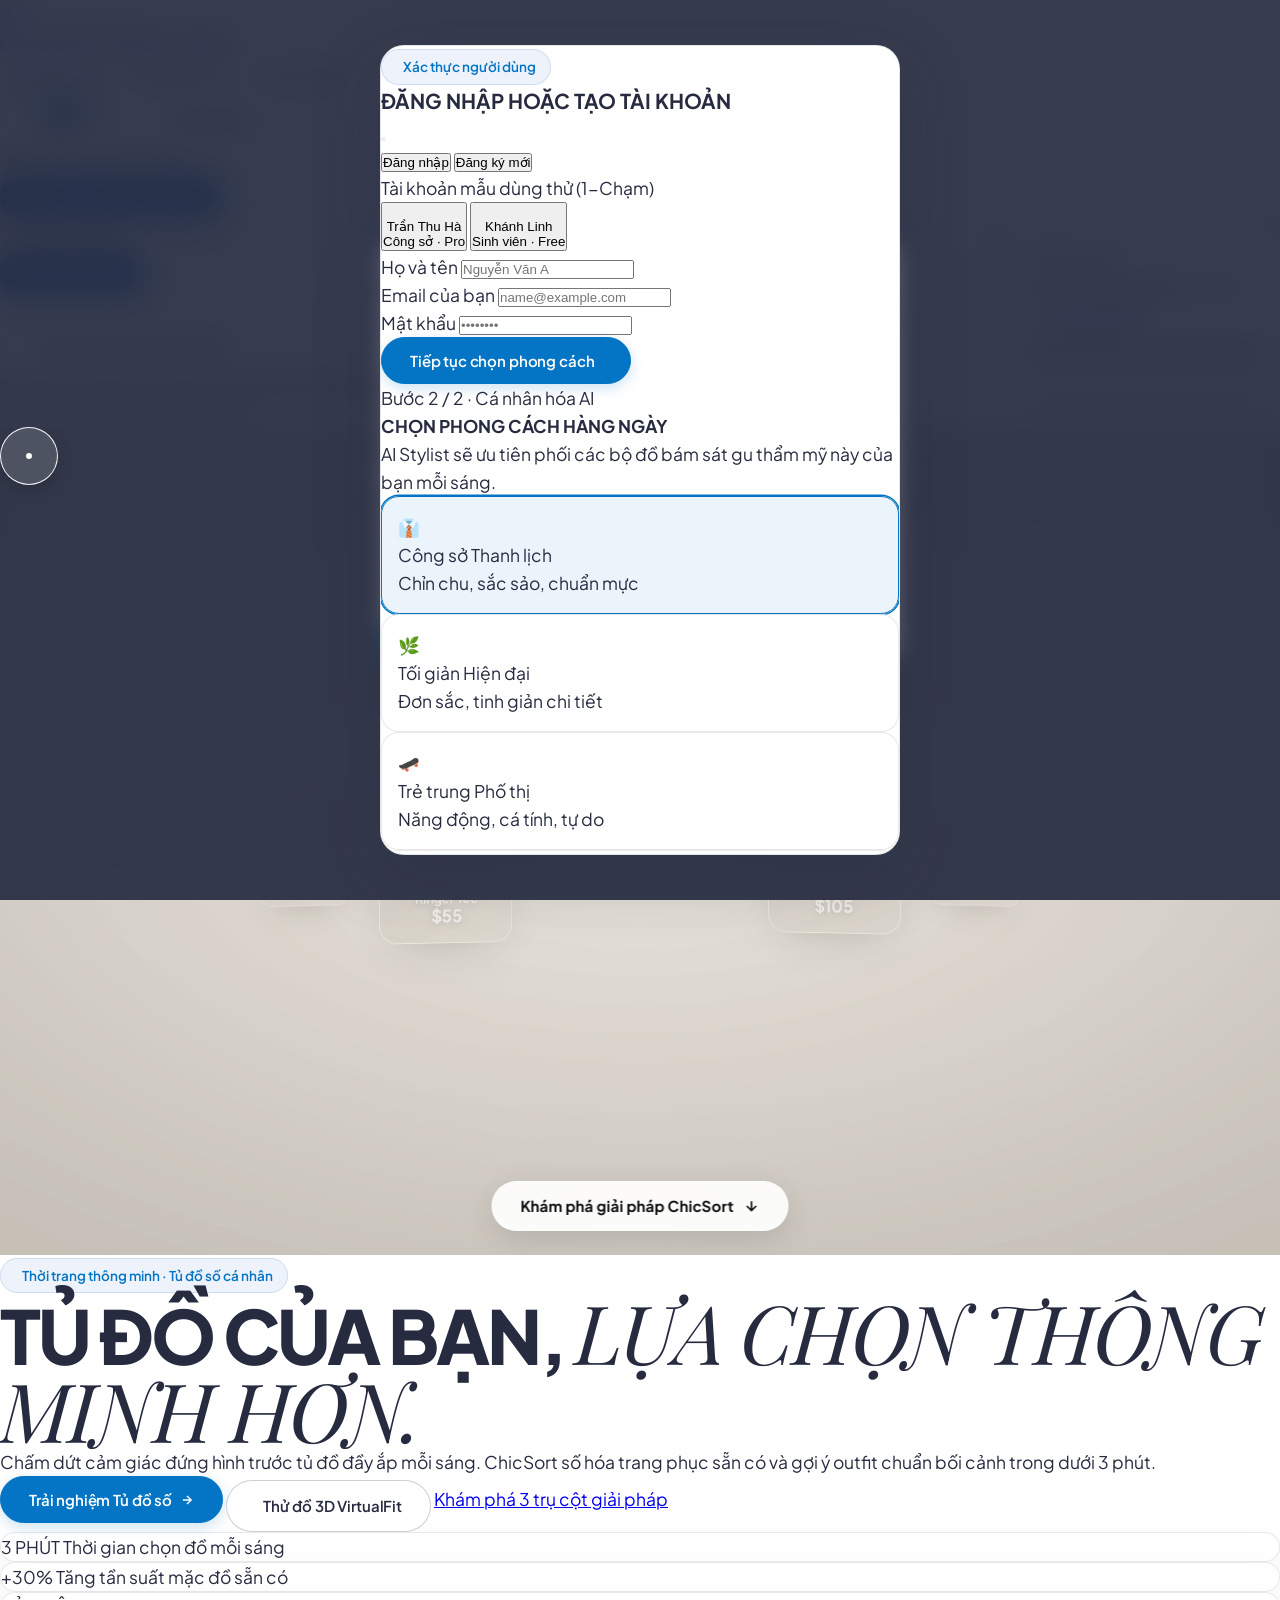
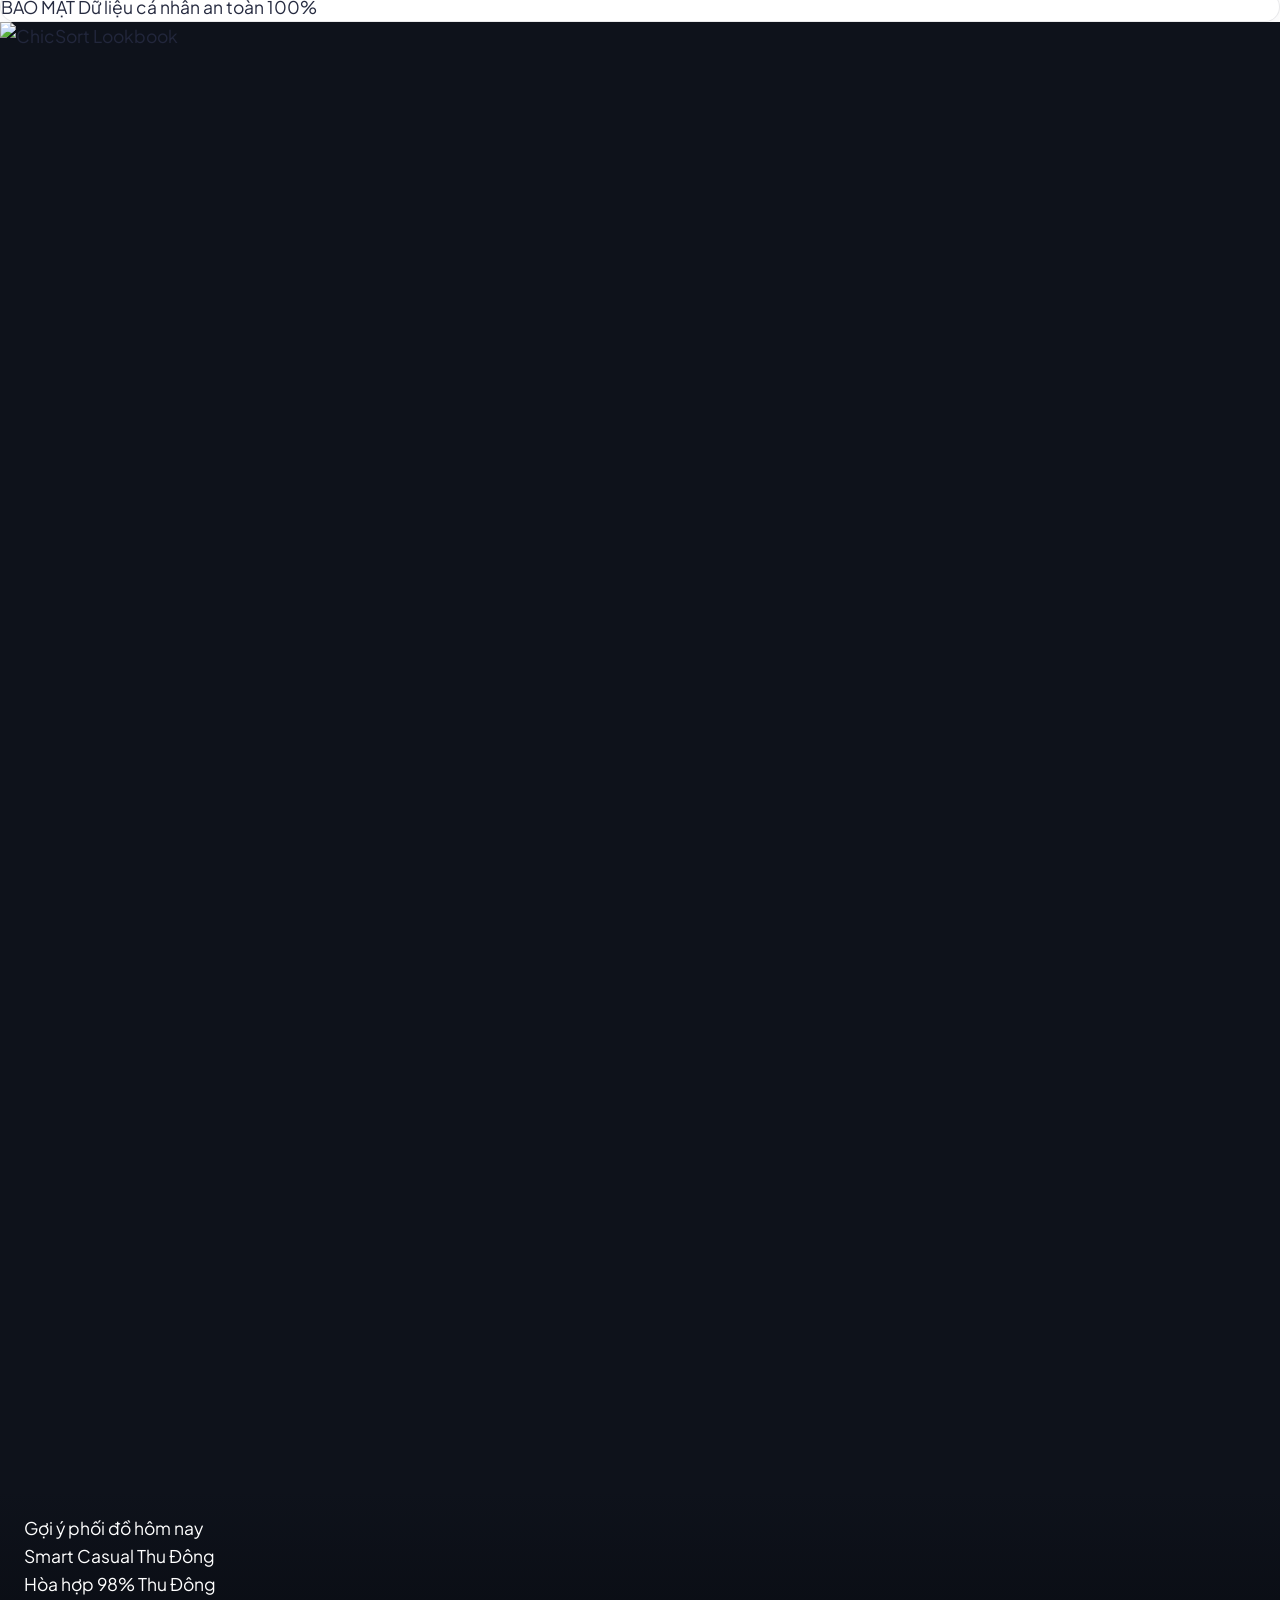
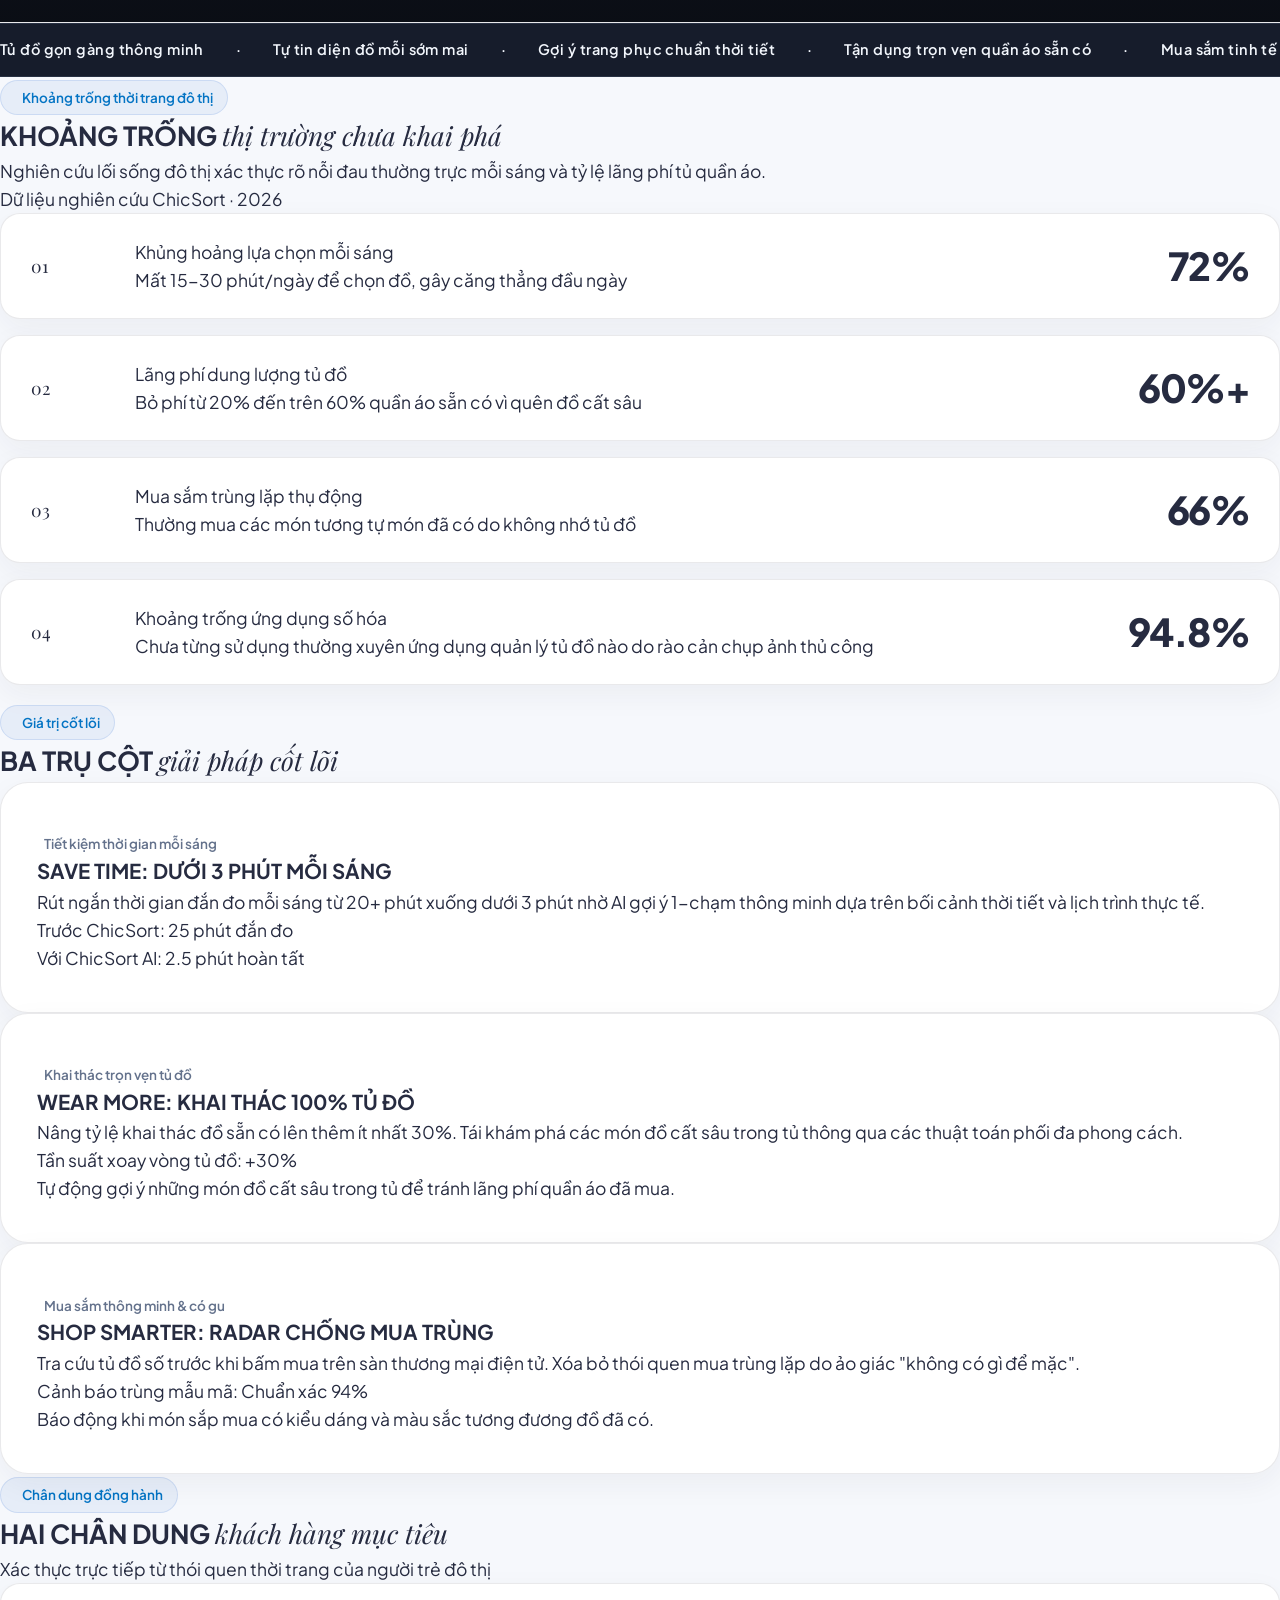
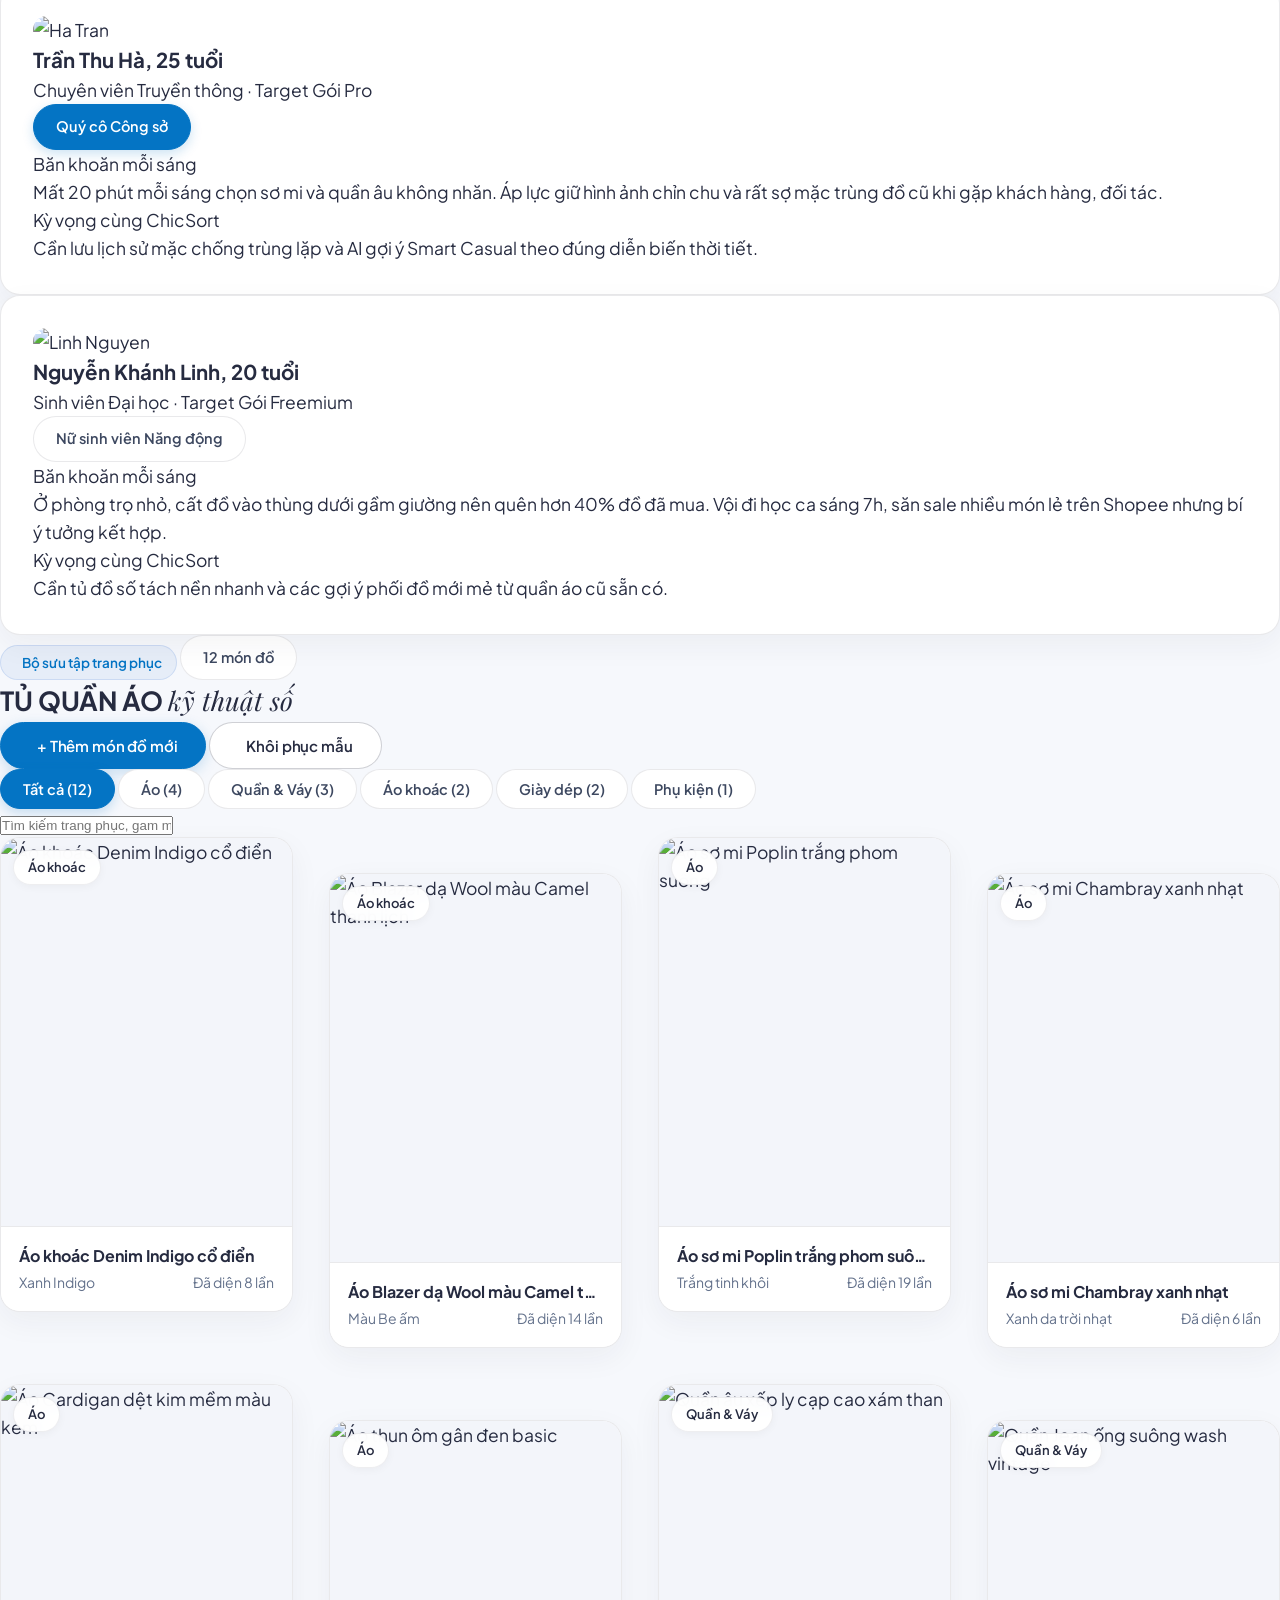
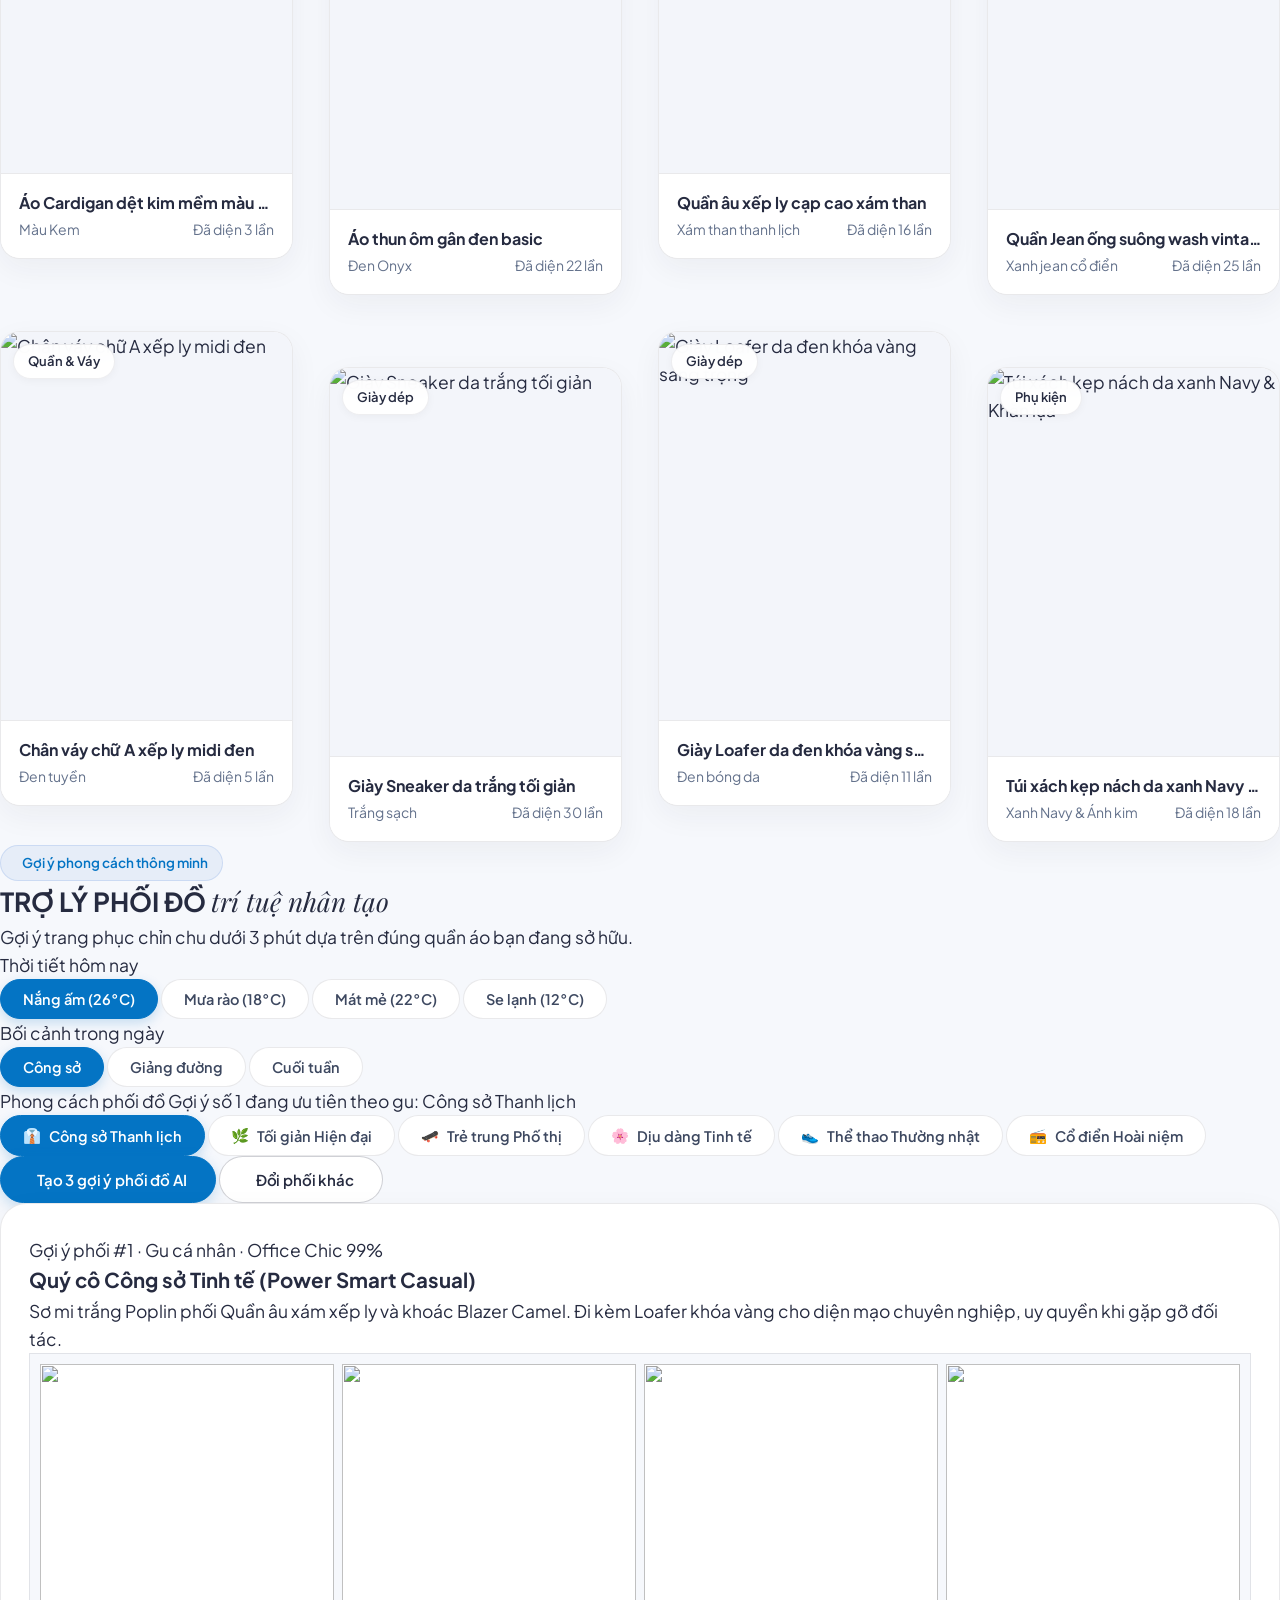
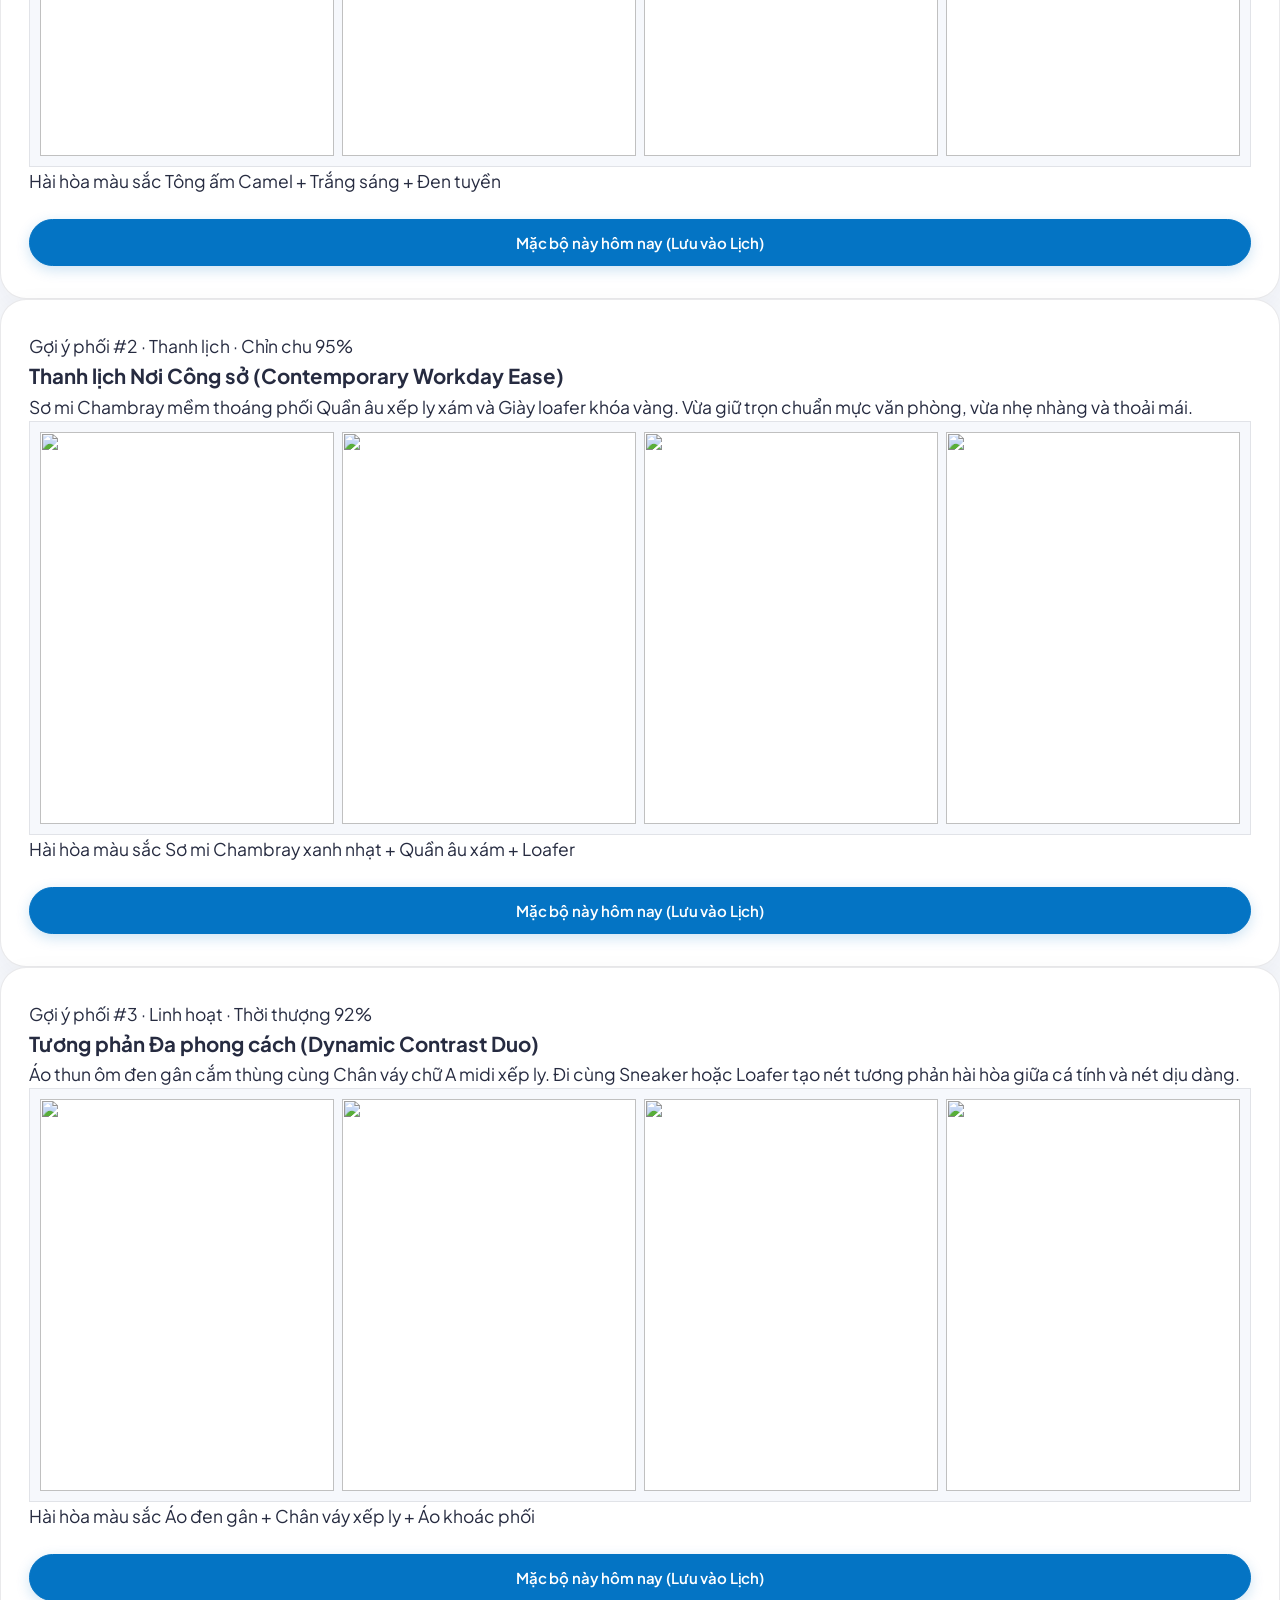
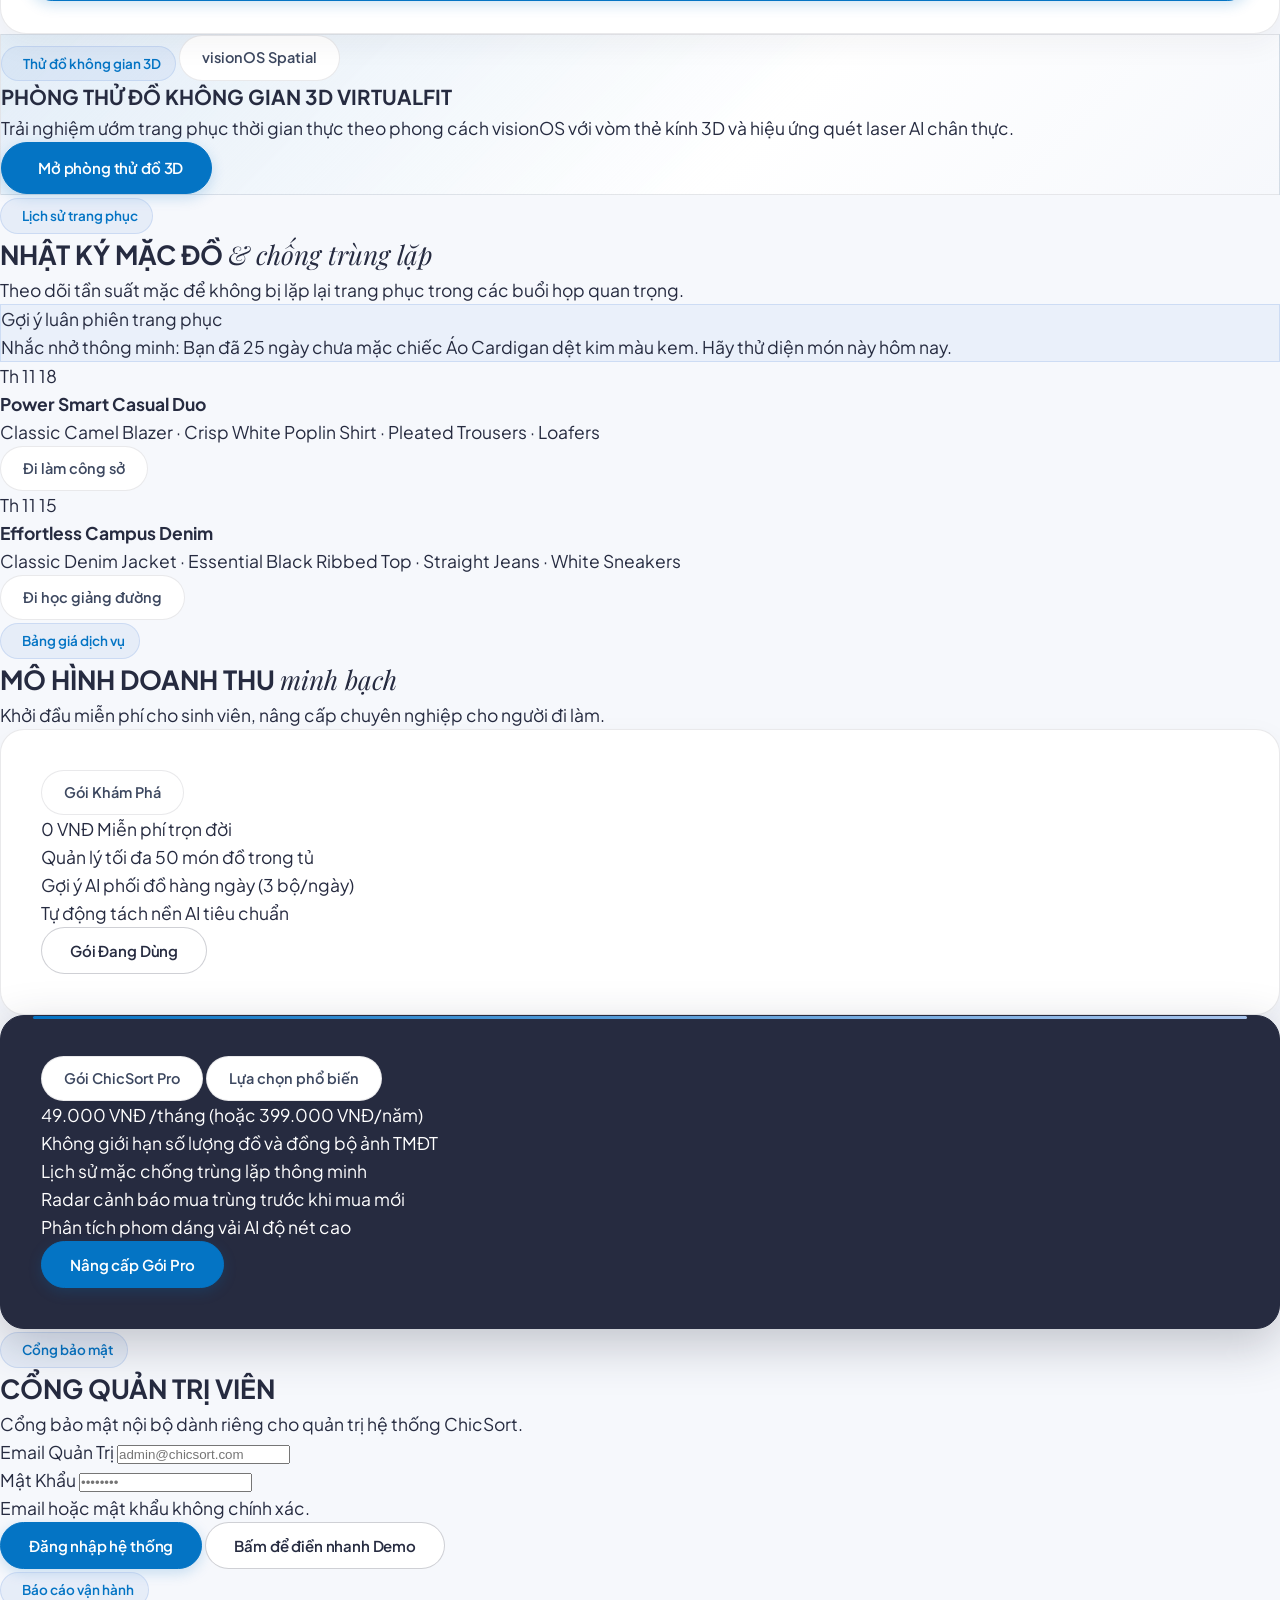
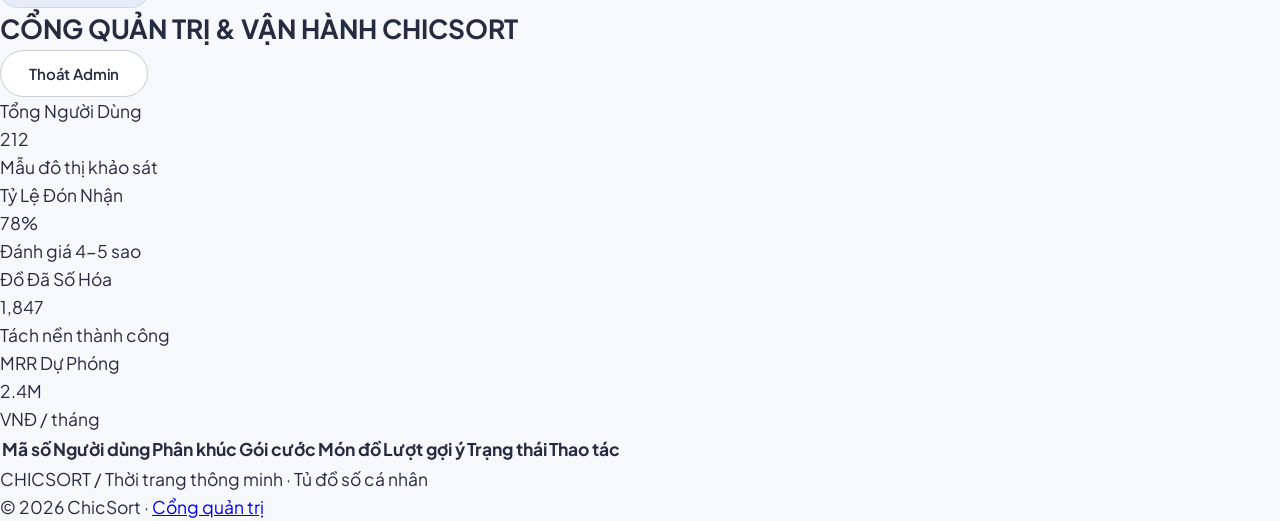
==== index.html @ 291a1fa1 "feat: complete user auth and daily style archetype onboarding" ====
<!DOCTYPE html>
<html lang="vi" class="scroll-smooth">
<head>
  <meta charset="UTF-8" />
  <meta name="viewport" content="width=device-width, initial-scale=1.0" />
  <title>ChicSort | Wardrobe-First Styling Intelligence</title>
  <meta name="description" content="AI-Powered Digital Wardrobe and Personal Styling Assistant for Urban Youth." />

  <!-- Google Fonts with 100% Native Vietnamese Support -->
  <link rel="preconnect" href="https://fonts.googleapis.com" />
  <link rel="preconnect" href="https://fonts.gstatic.com" crossorigin />
  <link href="https://fonts.googleapis.com/css2?family=Be+Vietnam+Pro:ital,wght@0,400;0,500;0,600;0,700;1,400;1,600&family=Playfair+Display:ital,wght@0,400;0,600;0,700;1,400;1,600;1,700&family=Plus+Jakarta+Sans:ital,wght@0,400;0,500;0,600;0,700;0,800;1,400&family=Space+Mono:ital,wght@0,400;0,700;1,400&display=swap" rel="stylesheet" />

  <!-- Tailwind CSS CDN -->
  <script src="https://cdn.tailwindcss.com"></script>
  <script>
    tailwind.config = {
      theme: {
        extend: {
          colors: {
            brand: {
              electric: '#0474C4',
              steel: '#5379AE',
              petrol: '#2C444C',
              ice: '#A8C4EC',
              navy: '#06457F',
              indigo: '#262B40'
            },
            cobalt: { 
              DEFAULT: '#0474C4', 
              dark: '#06457F', 
              steel: '#5379AE', 
              ice: '#A8C4EC',
              subtle: '#F0F5FC' 
            },
            petrol: '#2C444C',
            ink: '#262B40',
            paper: '#F6F8FC'
          },
          fontFamily: {
            display: ['"Plus Jakarta Sans"', '"Be Vietnam Pro"', 'sans-serif'],
            serif: ['"Playfair Display"', 'Georgia', 'serif'],
            mono: ['"Space Mono"', 'monospace']
          }
        }
      }
    }
  </script>

  <!-- Lucide Icons -->
  <script src="https://unpkg.com/lucide@latest/dist/umd/lucide.min.js"></script>

  <!-- Custom CSS -->
  <link rel="stylesheet" href="css/styles.css" />
</head>
<body class="selection:bg-blue-600 selection:text-white">

  <!-- =========================================
       EDITORIAL TOP BAR & NAVIGATION
       ========================================= -->
  <header class="editorial-nav" id="main-header">
    <div class="max-w-[1400px] mx-auto px-4 sm:px-6 lg:px-8">
      <div class="h-16 flex items-center justify-between gap-4">

        <!-- Wordmark with Architectural Monogram -->
        <a href="#pitch" data-nav-tab="pitch" class="flex items-center gap-3 group">
          <div class="w-10 h-10 rounded-xl bg-ink text-white flex items-center justify-center font-display text-sm font-bold tracking-tight group-hover:bg-cobalt transition-colors">
            CS
          </div>
          <div>
            <span class="font-display font-black text-base sm:text-lg tracking-tight text-ink uppercase block leading-none">
              CHIC<span class="text-cobalt">SORT</span>
            </span>
            <span class="font-display text-xs text-ink-muted block mt-1" data-i18n="brandWordmarkSub">
              Tủ đồ số cá nhân
            </span>
          </div>
        </a>

        <!-- Desktop Navigation Tabs: Soft & Elegant -->
        <nav class="hidden md:flex items-center gap-1" id="desktop-nav">
          <button data-nav-tab="pitch" class="nav-link tab-active">
            <span data-i18n="navPitch">Tổng quan</span>
          </button>
          <button data-nav-tab="wardrobe" class="nav-link">
            <span data-i18n="navWardrobe">Tủ đồ của tôi</span>
          </button>
          <button data-nav-tab="stylist" class="nav-link">
            <span data-i18n="navStylist">Trợ lý Phối đồ</span>
          </button>
          <button data-nav-tab="calendar" class="nav-link">
            <span data-i18n="navCalendar">Nhật ký mặc đồ</span>
          </button>
          <button data-nav-tab="pricing" class="nav-link">
            <span data-i18n="navPricing">Gói cước</span>
          </button>
        </nav>

        <!-- Right Controls: Theme Toggle & Language Switcher & User Auth & Quick Launch -->
        <div class="flex items-center gap-2 sm:gap-2.5">
          <!-- Theme Toggle (Light / Dark) -->
          <button id="btn-theme-toggle" class="theme-toggle-btn" aria-label="Toggle Theme" title="Toggle Light / Dark Mode">
            <i data-lucide="moon" id="theme-icon" class="w-4 h-4"></i>
          </button>

          <!-- Seamless Capsule Language Switcher (No Boxy Overflow) -->
          <div class="lang-pill-container">
            <button id="btn-lang-vi" class="lang-btn active">VI</button>
            <button id="btn-lang-en" class="lang-btn">EN</button>
          </div>

          <!-- User Auth Trigger (Logged Out State) -->
          <button id="btn-header-auth" class="btn-editorial-secondary text-sm py-2 px-3.5 rounded-full inline-flex items-center gap-1.5 shadow-xs">
            <i data-lucide="user" class="w-4 h-4 text-cobalt"></i>
            <span data-i18n="btnSignIn">Đăng nhập</span>
          </button>

          <!-- User Profile Trigger (Logged In State) -->
          <div id="header-user-profile" class="relative hidden">
            <button id="btn-user-menu-trigger" class="user-profile-btn shadow-xs">
              <img id="header-user-avatar" src="https://images.unsplash.com/photo-1573496359142-b8d87734a5a2?auto=format&fit=crop&w=100&q=80" class="w-7 h-7 rounded-full object-cover border border-slate-200" alt="Avatar" />
              <span id="header-user-name" class="font-display font-bold text-xs sm:text-sm text-ink max-w-[90px] truncate">Thu Hà</span>
              <span id="header-user-style-badge" class="hidden xl:inline-block text-[11px] font-semibold text-cobalt bg-cobalt-subtle px-2 py-0.5 rounded-full">Office Chic</span>
              <i data-lucide="chevron-down" class="w-3.5 h-3.5 text-slate-400"></i>
            </button>

            <!-- Dropdown Menu -->
            <div id="user-profile-dropdown" class="user-dropdown-menu hidden">
              <div class="pb-3 border-b border-slate-100 dark:border-white/10 mb-3">
                <p id="dropdown-user-name" class="font-bold text-ink text-sm">Trần Thu Hà</p>
                <p id="dropdown-user-email" class="text-xs text-ink-muted">thuha.media@gmail.com</p>
                <div class="mt-2.5">
                  <span id="dropdown-user-style" class="fashion-badge text-xs py-1 px-3">👔 Office Chic</span>
                </div>
              </div>
              <button id="btn-change-style-profile" class="w-full text-left py-2.5 px-3 text-sm text-ink hover:bg-slate-50 dark:hover:bg-white/5 rounded-xl transition flex items-center gap-2">
                <i data-lucide="sparkles" class="w-4 h-4 text-cobalt"></i>
                <span data-i18n="menuChangeStyle">Đổi phong cách hàng ngày</span>
              </button>
              <button id="btn-user-logout" class="w-full text-left py-2.5 px-3 text-sm text-rose-600 hover:bg-rose-50 dark:hover:bg-rose-900/20 rounded-xl transition flex items-center gap-2 mt-1">
                <i data-lucide="log-out" class="w-4 h-4"></i>
                <span data-i18n="menuLogout">Đăng xuất</span>
              </button>
            </div>
          </div>

          <!-- Direct Wardrobe CTA -->
          <button data-nav-tab="wardrobe" class="btn-editorial-primary hidden md:inline-flex text-sm py-2.5 px-5 rounded-full">
            <span data-i18n="btnTryDemo">Trải nghiệm Tủ đồ</span>
            <svg width="14" height="14" viewBox="0 0 24 24" fill="none" stroke="currentColor" stroke-width="2.5"><path d="M5 12h14M12 5l7 7-7 7"/></svg>
          </button>

          <!-- Mobile Nav Toggle -->
          <button id="btn-mobile-menu" class="md:hidden p-2 text-ink border border-slate-200 bg-white rounded-lg">
            <i data-lucide="menu" class="w-5 h-5"></i>
          </button>
        </div>

      </div>
    </div>
  </header>

  <!-- Mobile Menu Drawer -->
  <div id="mobile-nav-drawer" class="fixed inset-0 z-50 pointer-events-none opacity-0 transition-opacity duration-300">
    <div id="mobile-nav-backdrop" class="absolute inset-0 bg-ink/60"></div>
    <div class="absolute right-0 top-0 bottom-0 w-72 bg-white p-6 shadow-2xl flex flex-col justify-between">
      <div>
        <div class="flex justify-between items-center pb-4 mb-4 border-b border-slate-100">
          <span class="font-display font-black text-base uppercase text-ink">ChicSort Menu</span>
          <button id="btn-close-mobile-menu" class="p-1 text-slate-400 hover:text-ink">
            <i data-lucide="x" class="w-5 h-5"></i>
          </button>
        </div>

        <div id="mobile-auth-section" class="mb-4 pb-4 border-b border-slate-100">
          <div id="mobile-auth-logged-out">
            <button id="btn-mobile-auth" class="btn-editorial-primary w-full text-xs py-2.5 rounded-full flex items-center justify-center gap-1.5">
              <i data-lucide="user" class="w-3.5 h-3.5"></i>
              <span data-i18n="btnSignIn">Đăng nhập / Đăng ký</span>
            </button>
          </div>
          <div id="mobile-auth-logged-in" class="hidden">
            <div class="flex items-center gap-2.5 mb-2.5">
              <img id="mobile-user-avatar" src="" class="w-9 h-9 rounded-full object-cover border border-slate-200" alt="" />
              <div class="min-w-0 flex-1">
                <p id="mobile-user-name" class="font-bold text-xs text-ink truncate"></p>
                <p id="mobile-user-style" class="text-[11px] text-cobalt font-medium"></p>
              </div>
            </div>
            <div class="flex gap-2">
              <button id="btn-mobile-change-style" class="btn-editorial-secondary flex-1 text-xs py-2 rounded-xl flex items-center justify-center gap-1">
                <i data-lucide="sparkles" class="w-3 h-3 text-cobalt"></i>
                <span data-i18n="menuChangeStyle">Đổi gu</span>
              </button>
              <button id="btn-mobile-logout" class="px-3 py-2 text-xs text-rose-600 bg-rose-50 rounded-xl hover:bg-rose-100 transition" title="Logout">
                <i data-lucide="log-out" class="w-3.5 h-3.5"></i>
              </button>
            </div>
          </div>
        </div>
        <div class="flex flex-col gap-3 text-base">
          <button data-nav-tab="pitch" class="text-left py-2 border-b border-slate-50 text-cobalt font-bold">
            <span data-i18n="navPitch">Tổng quan</span>
          </button>
          <button data-nav-tab="wardrobe" class="text-left py-2 border-b border-slate-50 text-slate-600">
            <span data-i18n="navWardrobe">Tủ đồ của tôi</span>
          </button>
          <button data-nav-tab="stylist" class="text-left py-2 border-b border-slate-50 text-slate-600">
            <span data-i18n="navStylist">Trợ lý Phối đồ</span>
          </button>
          <button data-nav-tab="calendar" class="text-left py-2 border-b border-slate-50 text-slate-600">
            <span data-i18n="navCalendar">Nhật ký mặc đồ</span>
          </button>
          <button data-nav-tab="pricing" class="text-left py-2 text-slate-600">
            <span data-i18n="navPricing">Gói cước</span>
          </button>
        </div>
      </div>
      <div class="pt-4 border-t border-slate-100 text-sm text-slate-400">
        ChicSort Personal Styling 2026
      </div>
    </div>
  </div>

  <!-- =========================================
       MAIN CONTENT CONTAINER
       ========================================= -->
  <main class="w-full">

    <!-- =============================================
         VIEW 1: OVERVIEW & EDITORIAL MANIFESTO
         ============================================= -->
    <section id="view-pitch" class="view-panel">

      <!-- =============================================
           VIRTUALFIT: SPATIAL 3D TRY-ON HERO SHOWCASE
           (Interactive Concept Showcase / Minh họa trải nghiệm tương lai)
           ============================================= -->
      <div id="vf-hero" class="vf-hero">
        <!-- Room Background -->
        <div class="vf-room"></div>

        <!-- Ghost FIT Typography -->
        <div class="vf-ghost">
          <span>F</span><span>I</span><span>T</span>
        </div>

        <!-- visionOS Glass Category Tabs -->
        <nav class="vf-tabs glass">
          <div class="vf-tab-pill" id="vf-tabPill"></div>
          <button class="vf-tab-btn active" data-tab="0" data-i18n="filterTops">Tops</button>
          <button class="vf-tab-btn" data-tab="1" data-i18n="filterBottoms">Bottoms</button>
          <button class="vf-tab-btn" data-tab="2" data-i18n="filterOuterwear">Outerwear</button>
          <button class="vf-tab-btn" data-tab="3" data-i18n="filterShoes">Shoes</button>
          <button class="vf-tab-btn" data-tab="4" data-i18n="filterAccessories">Accessories</button>
        </nav>

        <!-- Central Model with Scanline & Reveal Layers -->
        <div class="vf-model">
          <div id="vf-mCur"></div>
          <div id="vf-mNext"></div>
          <div class="grid" id="vf-mGrid"></div>
          <div class="scan" id="vf-mScan"></div>
        </div>

        <!-- Navigation Arrows -->
        <button class="vf-arrow-btn vf-arrow-prev glass" id="vf-btnPrev" aria-label="Previous Outfit">
          <svg viewBox="0 0 24 24">
            <polyline points="15 18 9 12 15 6"></polyline>
          </svg>
        </button>
        <button class="vf-arrow-btn vf-arrow-next glass" id="vf-btnNext" aria-label="Next Outfit">
          <svg viewBox="0 0 24 24">
            <polyline points="9 18 15 12 9 6"></polyline>
          </svg>
        </button>

        <!-- 3D Arc Stage -->
        <div class="vf-stage">
          <div class="vf-arc"></div>
        </div>

        <!-- Gentle Floating Scroll Indicator -->
        <a href="#chic-platform" class="vf-scroll-indicator glass">
          <span data-i18n="vfScrollText">Khám phá giải pháp ChicSort</span>
          <svg width="16" height="16" viewBox="0 0 24 24" fill="none" stroke="currentColor" stroke-width="2.5"><path d="M12 5v14M19 12l-7 7-7-7"/></svg>
        </a>

        <!-- Spatial Custom Cursor -->
        <div class="vf-cur" id="vf-cursor">
          <div class="vf-cur-ring"></div>
          <div class="vf-cur-dot"></div>
          <span class="vf-cur-text try">TRY ON</span>
          <span class="vf-cur-text drag">DRAG</span>
        </div>
      </div>

      <!-- === EDITORIAL HERO SPLIT === -->
      <div class="hero-editorial" id="chic-platform">
        <div class="max-w-[1400px] mx-auto px-4 sm:px-6 lg:px-8 py-12 lg:py-20">
          <div class="grid grid-cols-1 lg:grid-cols-12 gap-12 lg:gap-8 items-center">

            <!-- Left: Hero Typographic Manifesto (Max 2 lines H1, tight copy) -->
            <div class="lg:col-span-7 space-y-6">
              
              <!-- Gentle Fashion Eyebrow (Removed "/ Khảo sát 212 người") -->
              <div class="flex items-center gap-3">
                <span class="fashion-badge">
                  <span class="w-1.5 h-1.5 rounded-full bg-cobalt"></span>
                  <span data-i18n="heroBadge">Thời trang thông minh · Tủ đồ số cá nhân</span>
                </span>
              </div>

              <!-- H1: Odd Ritual Signature Grotesque + Playfair Display Pairing -->
              <h1 class="heading-massive text-ink" style="font-size: clamp(2.8rem, 5.8vw, 5.2rem); line-height: 0.95;">
                <span class="block" data-i18n="heroH1Pre">TỦ ĐỒ CỦA BẠN,</span>
                <span class="font-serif-italic text-cobalt font-normal tracking-normal lowercase block" style="font-size: 1.1em; margin-top: 6px;" data-i18n="heroH1Post">
                  lựa chọn thông minh hơn.
                </span>
              </h1>

              <!-- Subtext: Under 20 words, sharp and functional -->
              <p class="text-ink-secondary text-lg md:text-xl max-w-xl font-normal leading-relaxed" data-i18n="heroDesc">
                Chấm dứt cảm giác đứng hình trước tủ đồ đầy ắp mỗi sáng. ChicSort số hóa trang phục sẵn có và gợi ý outfit chuẩn bối cảnh trong dưới 3 phút.
              </p>

              <!-- Action Strip -->
              <div class="pt-2 flex flex-wrap items-center gap-4">
                <button data-nav-tab="wardrobe" class="btn-editorial-primary rounded-full text-base py-3.5 px-7">
                  <span data-i18n="btnTryDemo">Trải nghiệm Tủ đồ số</span>
                  <svg width="14" height="14" viewBox="0 0 24 24" fill="none" stroke="currentColor" stroke-width="2.5"><path d="M5 12h14M12 5l7 7-7 7"/></svg>
                </button>
                <a href="#vf-hero" class="btn-editorial-secondary rounded-full flex items-center gap-2 text-base py-3.5 px-6">
                  <span class="w-2.5 h-2.5 rounded-full bg-cobalt animate-pulse"></span>
                  <span data-i18n="btnVirtualFitHero">Thử đồ 3D VirtualFit</span>
                </a>
                <a href="#survey-ledger" class="text-sm text-ink-muted hover:text-cobalt font-medium underline-offset-4 hover:underline py-2">
                  <span data-i18n="btnExplorePillars">Khám phá 3 trụ cột giải pháp</span>
                </a>
              </div>

              <!-- Proof Points Grid (Spacious Stat Cards) -->
              <div class="pt-8 border-t border-slate-100 grid grid-cols-2 sm:grid-cols-3 gap-4 sm:gap-6 text-sm">
                <div class="stat-pill-box p-5 sm:p-6 rounded-2xl">
                  <span class="text-ink font-black block text-xl md:text-2xl" data-i18n="heroMetric1Val">3 PHÚT</span>
                  <span class="text-ink-muted text-xs sm:text-sm mt-1.5 block" data-i18n="heroMetric1">Thời gian chọn đồ mỗi sáng</span>
                </div>
                <div class="stat-pill-box p-5 sm:p-6 rounded-2xl">
                  <span class="text-ink font-black block text-xl md:text-2xl" data-i18n="heroMetric2Val">+30%</span>
                  <span class="text-ink-muted text-xs sm:text-sm mt-1.5 block" data-i18n="heroMetric2">Tăng tần suất mặc đồ sẵn có</span>
                </div>
                <div class="stat-pill-box p-5 sm:p-6 rounded-2xl col-span-2 sm:col-span-1">
                  <span class="text-cobalt font-black block text-xl md:text-2xl" data-i18n="heroMetric3Val">BẢO MẬT</span>
                  <span class="text-ink-muted text-xs sm:text-sm mt-1.5 block" data-i18n="heroMetric3">Dữ liệu cá nhân an toàn 100%</span>
                </div>
              </div>

            </div>

            <!-- Right: Architectural Fashion Lookbook Frame (Soft Curves) -->
            <div class="lg:col-span-5">
              <div class="hero-lookbook-frame border border-slate-200 rounded-2xl">
                <img 
                  src="https://images.unsplash.com/photo-1515886657613-9f3515b0c78f?auto=format&fit=crop&w=1000&q=85" 
                  alt="ChicSort Lookbook" 
                  class="hero-lookbook-img"
                  loading="eager"
                />
                <!-- Soft Fashion Tag Overlay -->
                <div class="hero-tech-stamp rounded-b-2xl">
                  <div class="flex justify-between items-end">
                    <div>
                      <span class="text-xs sm:text-sm text-white/80 block mb-1" data-i18n="heroLookbookTag">
                        Gợi ý phối đồ hôm nay
                      </span>
                      <p class="font-display font-black text-2xl text-white tracking-tight leading-tight" data-i18n="heroLookbookTitle">
                        Smart Casual Thu Đông
                      </p>
                    </div>
                    <div class="text-right text-sm text-white/90">
                      <span class="text-[#A8C4EC] block font-bold text-base" data-i18n="heroLookbookScore">Hòa hợp 98%</span>
                      <span data-i18n="heroLookbookSeason">Thu Đông</span>
                    </div>
                  </div>
                </div>
              </div>
            </div>

          </div>
        </div>
      </div>

      <!-- === FLUID FASHION MARQUEE === -->
      <div class="editorial-ticker">
        <div class="ticker-track">
          <span>Tủ đồ gọn gàng thông minh</span>
          <span class="text-[#A8C4EC] font-bold">·</span>
          <span>Tự tin diện đồ mỗi sớm mai</span>
          <span class="text-[#A8C4EC] font-bold">·</span>
          <span>Gợi ý trang phục chuẩn thời tiết</span>
          <span class="text-[#A8C4EC] font-bold">·</span>
          <span>Tận dụng trọn vẹn quần áo sẵn có</span>
          <span class="text-[#A8C4EC] font-bold">·</span>
          <span>Mua sắm tinh tế và có gu</span>
          <span class="text-[#A8C4EC] font-bold">·</span>
          <span>Tủ đồ gọn gàng thông minh</span>
          <span class="text-[#A8C4EC] font-bold">·</span>
          <span>Tự tin diện đồ mỗi sớm mai</span>
          <span class="text-[#A8C4EC] font-bold">·</span>
          <span>Gợi ý trang phục chuẩn thời tiết</span>
          <span class="text-[#A8C4EC] font-bold">·</span>
          <span>Tận dụng trọn vẹn quần áo sẵn có</span>
          <span class="text-[#A8C4EC] font-bold">·</span>
          <span>Mua sắm tinh tế và có gu</span>
        </div>
      </div>

      <!-- === SURVEY EVIDENCE LEDGER (NOT 4 EQUAL CARDS!) === -->
      <section class="max-w-[1400px] mx-auto px-4 sm:px-6 lg:px-8 py-20" id="survey-ledger">
        <div class="grid grid-cols-1 lg:grid-cols-12 gap-12 items-start">
          
          <!-- Section Title Column -->
          <div class="lg:col-span-5 space-y-4">
            <span class="fashion-badge">
              <i data-lucide="sparkles" class="w-3.5 h-3.5"></i>
              <span data-i18n="marketGapTag">Khoảng trống thời trang đô thị</span>
            </span>
            <h2 class="font-display font-black text-3xl sm:text-4xl text-ink tracking-tight uppercase leading-tight">
              <span class="block" data-i18n="marketGapPre">KHOẢNG TRỐNG</span>
              <span class="font-serif-italic text-cobalt font-normal lowercase tracking-normal text-3xl sm:text-4xl block mt-1" data-i18n="marketGapPost">thị trường chưa khai phá</span>
            </h2>
            <p class="text-ink-secondary text-sm leading-relaxed max-w-md" data-i18n="marketGapDesc">
              Nghiên cứu lối sống đô thị xác thực rõ nỗi đau thường trực mỗi sáng và tỷ lệ lãng phí tủ quần áo.
            </p>
            <div class="pt-2 text-xs text-ink-muted" data-i18n="marketGapCredit">
              Dữ liệu nghiên cứu ChicSort · 2026
            </div>
          </div>

          <!-- Data Ledger Cards (Spaced Distinct Data Cards) -->
          <div class="lg:col-span-7 space-y-4">
            
            <div class="ledger-card">
              <span class="font-serif italic text-2xl text-cobalt font-medium">01</span>
              <div>
                <p class="font-display font-bold text-lg text-ink" data-i18n="stat2Title">Khủng hoảng lựa chọn mỗi sáng</p>
                <p class="text-sm text-ink-muted mt-1" data-i18n="stat2Sub">Mất 15-30 phút/ngày để chọn đồ, gây căng thẳng đầu ngày</p>
              </div>
              <div class="ledger-metric text-cobalt">72%</div>
            </div>

            <div class="ledger-card">
              <span class="font-serif italic text-2xl text-cobalt font-medium">02</span>
              <div>
                <p class="font-display font-bold text-lg text-ink" data-i18n="stat3Title">Lãng phí dung lượng tủ đồ</p>
                <p class="text-sm text-ink-muted mt-1" data-i18n="stat3Sub">Bỏ phí từ 20% đến trên 60% quần áo sẵn có vì quên đồ cất sâu</p>
              </div>
              <div class="ledger-metric">60%+</div>
            </div>

            <div class="ledger-card">
              <span class="font-serif italic text-2xl text-cobalt font-medium">03</span>
              <div>
                <p class="font-display font-bold text-lg text-ink" data-i18n="stat4Title">Mua sắm trùng lặp thụ động</p>
                <p class="text-sm text-ink-muted mt-1" data-i18n="stat4Sub">Thường mua các món tương tự món đã có do không nhớ tủ đồ</p>
              </div>
              <div class="ledger-metric">66%</div>
            </div>

            <div class="ledger-card">
              <span class="font-serif italic text-2xl text-cobalt font-medium">04</span>
              <div>
                <p class="font-display font-bold text-lg text-ink" data-i18n="stat5Title">Khoảng trống ứng dụng số hóa</p>
                <p class="text-sm text-ink-muted mt-1" data-i18n="stat5Sub">Chưa từng sử dụng thường xuyên ứng dụng quản lý tủ đồ nào do rào cản chụp ảnh thủ công</p>
              </div>
              <div class="ledger-metric text-cobalt">94.8%</div>
            </div>

          </div>

        </div>
      </section>

      <!-- === EDITORIAL CORE PILLARS (Asymmetric Architecture) === -->
      <section class="bg-white border-t border-b border-slate-200">
        <div class="max-w-[1400px] mx-auto px-4 sm:px-6 lg:px-8 py-20">
          
          <div class="mb-12">
            <span class="fashion-badge">
              <i data-lucide="layers" class="w-3.5 h-3.5"></i>
              <span data-i18n="pillarsTag">Giá trị cốt lõi</span>
            </span>
            <h2 class="font-display font-black text-3xl sm:text-4xl text-ink tracking-tight uppercase mt-3">
              <span data-i18n="pillarsPre">BA TRỤ CỘT</span> 
              <span class="font-serif-italic text-cobalt font-normal lowercase tracking-normal" data-i18n="pillarsPost">giải pháp cốt lõi</span>
            </h2>
          </div>

          <div class="grid grid-cols-1 lg:grid-cols-3 gap-8">
            
            <!-- Pillar 01: Save Time -->
            <div class="pillar-card border border-slate-200 rounded-3xl p-8 sm:p-10 bg-white flex flex-col justify-between shadow-sm">
              <div>
                <span class="fashion-tag text-cobalt font-bold mb-4 block">
                  <span class="w-2.5 h-2.5 rounded-full bg-cobalt inline-block"></span>
                  <span data-i18n="p1Tag">Tiết kiệm thời gian mỗi sáng</span>
                </span>
                <h3 class="font-display font-black text-2xl sm:text-3xl text-ink uppercase mb-3 leading-snug" data-i18n="saveTimeTitle">
                  SAVE TIME: DƯỚI 3 PHÚT MỖI SÁNG
                </h3>
                <p class="text-ink-secondary text-base leading-relaxed mb-8" data-i18n="saveTimeDesc">
                  Rút ngắn thời gian đắn đo mỗi sáng từ 20+ phút xuống dưới 3 phút nhờ AI gợi ý 1-chạm thông minh dựa trên bối cảnh thời tiết và lịch trình thực tế.
                </p>
              </div>
              <!-- Mini Architectural Graphic -->
              <div class="bg-paper p-6 border border-slate-200 rounded-2xl text-sm space-y-3">
                <div class="flex justify-between text-ink-muted">
                  <span data-i18n="beforeChicSort">Trước ChicSort:</span>
                  <span class="text-rose-600 font-semibold" data-i18n="beforeChicSortVal">25 phút đắn đo</span>
                </div>
                <div class="w-full bg-slate-200 h-2.5 rounded-full overflow-hidden">
                  <div class="bg-rose-400 h-2.5 rounded-full w-full"></div>
                </div>
                <div class="flex justify-between text-ink-muted pt-2">
                  <span data-i18n="afterChicSort">Với ChicSort AI:</span>
                  <span class="text-cobalt font-bold" data-i18n="afterChicSortVal">2.5 phút hoàn tất</span>
                </div>
                <div class="w-full bg-slate-200 h-2.5 rounded-full overflow-hidden">
                  <div class="bg-cobalt h-2.5 rounded-full w-[10%]"></div>
                </div>
              </div>
            </div>

            <!-- Pillar 02: Wear More -->
            <div class="pillar-card border border-slate-200 rounded-3xl p-8 sm:p-10 bg-white flex flex-col justify-between shadow-sm">
              <div>
                <span class="fashion-tag text-[#5379AE] font-bold mb-4 block">
                  <span class="w-2.5 h-2.5 rounded-full bg-[#5379AE] inline-block"></span>
                  <span data-i18n="p2Tag">Khai thác trọn vẹn tủ đồ</span>
                </span>
                <h3 class="font-display font-black text-2xl sm:text-3xl text-ink uppercase mb-3 leading-snug" data-i18n="wearMoreTitle">
                  WEAR MORE: KHAI THÁC 100% TỦ ĐỒ
                </h3>
                <p class="text-ink-secondary text-base leading-relaxed mb-8" data-i18n="wearMoreDesc">
                  Nâng tỷ lệ khai thác đồ sẵn có lên thêm ít nhất 30%. Tái khám phá các món đồ cất sâu trong tủ thông qua các thuật toán phối đa phong cách.
                </p>
              </div>
              <div class="bg-paper p-6 border border-slate-200 rounded-2xl text-sm space-y-3">
                <div class="flex justify-between items-center text-ink">
                  <span class="font-semibold text-ink-secondary">Tần suất xoay vòng tủ đồ:</span>
                  <span class="text-cobalt font-bold text-base">+30%</span>
                </div>
                <div class="w-full bg-slate-200 h-2.5 rounded-full overflow-hidden">
                  <div class="bg-cobalt h-2.5 rounded-full w-[80%]"></div>
                </div>
                <p class="text-xs text-ink-muted pt-1">Tự động gợi ý những món đồ cất sâu trong tủ để tránh lãng phí quần áo đã mua.</p>
              </div>
            </div>

            <!-- Pillar 03: Shop Smarter -->
            <div class="pillar-card border border-slate-200 rounded-3xl p-8 sm:p-10 bg-white flex flex-col justify-between shadow-sm">
              <div>
                <span class="fashion-tag text-[#06457F] font-bold mb-4 block">
                  <span class="w-2.5 h-2.5 rounded-full bg-[#06457F] inline-block"></span>
                  <span data-i18n="p3Tag">Mua sắm thông minh & có gu</span>
                </span>
                <h3 class="font-display font-black text-2xl sm:text-3xl text-ink uppercase mb-3 leading-snug" data-i18n="shopSmarterTitle">
                  SHOP SMARTER: RADAR CHỐNG MUA TRÙNG
                </h3>
                <p class="text-ink-secondary text-base leading-relaxed mb-8" data-i18n="shopSmarterDesc">
                  Tra cứu tủ đồ số trước khi bấm mua trên sàn thương mại điện tử. Xóa bỏ thói quen mua trùng lặp do ảo giác "không có gì để mặc".
                </p>
              </div>
              <div class="bg-paper p-6 border border-slate-200 rounded-2xl text-sm space-y-3">
                <div class="flex justify-between items-center text-ink">
                  <span class="font-semibold text-ink-secondary">Cảnh báo trùng mẫu mã:</span>
                  <span class="text-[#06457F] font-bold text-base">Chuẩn xác 94%</span>
                </div>
                <div class="w-full bg-slate-200 h-2.5 rounded-full overflow-hidden">
                  <div class="bg-[#0474C4] h-2.5 rounded-full w-[94%]"></div>
                </div>
                <p class="text-xs text-ink-muted pt-1">Báo động khi món sắp mua có kiểu dáng và màu sắc tương đương đồ đã có.</p>
              </div>
            </div>

          </div>

        </div>
      </section>

      <!-- === PERSONAS EDITORIAL DOSSIERS === -->
      <section class="max-w-[1400px] mx-auto px-4 sm:px-6 lg:px-8 py-20">
        <div class="mb-12">
          <span class="fashion-badge">
            <i data-lucide="users" class="w-3.5 h-3.5"></i>
            <span data-i18n="personaTag">Chân dung đồng hành</span>
          </span>
          <h2 class="font-display font-black text-3xl sm:text-4xl text-ink tracking-tight uppercase mt-3">
            <span data-i18n="personaPre">HAI CHÂN DUNG</span> <span class="font-serif-italic text-cobalt font-normal lowercase tracking-normal" data-i18n="personaPost">khách hàng mục tiêu</span>
          </h2>
          <p class="text-ink-muted text-xs mt-2" data-i18n="personaSub">
            Xác thực trực tiếp từ thói quen thời trang của người trẻ đô thị
          </p>
        </div>

        <div class="grid grid-cols-1 md:grid-cols-2 gap-8">
          
          <!-- Dossier 01: Trần Thu Hà (Office Pro) -->
          <div class="dossier-card">
            <div class="flex items-start justify-between pb-6 border-b border-slate-100">
              <div class="flex items-center gap-4">
                <img 
                  src="https://images.unsplash.com/photo-1573496359142-b8d87734a5a2?auto=format&fit=crop&w=300&q=80" 
                  alt="Ha Tran" 
                  class="dossier-photo" 
                />
                <div>
                  <h3 class="font-display font-black text-lg text-ink" data-i18n="p1Name">Trần Thu Hà, 25 tuổi</h3>
                  <p class="text-xs text-ink-muted mt-0.5" data-i18n="p1Role">Chuyên viên Truyền thông · Target Gói Pro</p>
                </div>
              </div>
              <span class="soft-pill active text-xs font-semibold" data-i18n="p1Badge">Quý cô Công sở</span>
            </div>

            <div class="pt-6 space-y-5 text-base">
              <div>
                <span class="text-xs font-bold text-rose-600 uppercase tracking-wider mb-2 flex items-center gap-1.5">
                  <span class="w-2 h-2 rounded-full bg-rose-500"></span>
                  <span data-i18n="painLabel">Băn khoăn mỗi sáng</span>
                </span>
                <p class="text-ink leading-relaxed" data-i18n="p1Pain">
                  Mất 20 phút mỗi sáng chọn sơ mi và quần âu không nhăn. Áp lực giữ hình ảnh chỉn chu và rất sợ mặc trùng đồ cũ khi gặp khách hàng, đối tác.
                </p>
              </div>
              <div>
                <span class="text-xs font-bold text-cobalt uppercase tracking-wider mb-2 flex items-center gap-1.5">
                  <span class="w-2 h-2 rounded-full bg-cobalt"></span>
                  <span data-i18n="expectLabel">Kỳ vọng cùng ChicSort</span>
                </span>
                <p class="text-ink-secondary leading-relaxed" data-i18n="p1Expect">
                  Cần lưu lịch sử mặc chống trùng lặp và AI gợi ý Smart Casual theo đúng diễn biến thời tiết.
                </p>
              </div>
            </div>
          </div>

          <!-- Dossier 02: Nguyễn Khánh Linh (Student) -->
          <div class="dossier-card">
            <div class="flex items-start justify-between pb-6 border-b border-slate-100">
              <div class="flex items-center gap-4">
                <img 
                  src="https://images.unsplash.com/photo-1534528741775-53994a69daeb?auto=format&fit=crop&w=300&q=80" 
                  alt="Linh Nguyen" 
                  class="dossier-photo" 
                />
                <div>
                  <h3 class="font-display font-black text-xl text-ink" data-i18n="p2Name">Nguyễn Khánh Linh, 20 tuổi</h3>
                  <p class="text-sm text-ink-muted mt-1" data-i18n="p2Role">Sinh viên Đại học · Target Gói Freemium</p>
                </div>
              </div>
              <span class="soft-pill border-[#5379AE] text-[#5379AE] text-sm font-semibold" data-i18n="p2Badge">Nữ sinh viên Năng động</span>
            </div>

            <div class="pt-6 space-y-5 text-base">
              <div>
                <span class="text-xs font-bold text-rose-600 uppercase tracking-wider mb-2 flex items-center gap-1.5">
                  <span class="w-1.5 h-1.5 rounded-full bg-rose-500"></span>
                  <span data-i18n="painLabel">Băn khoăn mỗi sáng</span>
                </span>
                <p class="text-ink leading-relaxed" data-i18n="p2Pain">
                  Ở phòng trọ nhỏ, cất đồ vào thùng dưới gầm giường nên quên hơn 40% đồ đã mua. Vội đi học ca sáng 7h, săn sale nhiều món lẻ trên Shopee nhưng bí ý tưởng kết hợp.
                </p>
              </div>
              <div>
                <span class="text-xs font-bold text-cobalt uppercase tracking-wider mb-2 flex items-center gap-1.5">
                  <span class="w-1.5 h-1.5 rounded-full bg-cobalt"></span>
                  <span data-i18n="expectLabel">Kỳ vọng cùng ChicSort</span>
                </span>
                <p class="text-ink-secondary leading-relaxed" data-i18n="p2Expect">
                  Cần tủ đồ số tách nền nhanh và các gợi ý phối đồ mới mẻ từ quần áo cũ sẵn có.
                </p>
              </div>
            </div>
          </div>

        </div>
      </section>

    </section>
    <!-- END VIEW 1: PITCH -->


    <!-- =============================================
         VIEW 2: DIGITAL WARDROBE (TỦ ĐỒ SỐ)
         ============================================= -->
    <section id="view-wardrobe" class="view-panel hidden">
      <div class="max-w-[1400px] mx-auto px-4 sm:px-6 lg:px-8 py-12">
        
        <!-- Wardrobe Header & Actions -->
        <div class="flex flex-col sm:flex-row sm:items-end justify-between gap-6 pb-8 border-b border-slate-200 mb-8">
          <div>
            <div class="flex items-center gap-3 mb-2">
              <span class="fashion-badge">
                <i data-lucide="hanger" class="w-3.5 h-3.5"></i>
                <span data-i18n="wardrobeTag">Bộ sưu tập trang phục</span>
              </span>
              <span id="wardrobe-total-count" class="soft-pill bg-white text-ink text-sm font-semibold">12 trang phục</span>
            </div>
            <h2 class="font-display font-black text-3xl sm:text-4xl text-ink tracking-tight uppercase">
              <span data-i18n="wardrobePre">TỦ QUẦN ÁO</span> <span class="font-serif-italic text-cobalt font-normal lowercase tracking-normal" data-i18n="wardrobePost">kỹ thuật số</span>
            </h2>
          </div>
          <div class="flex items-center gap-3">
            <button id="btn-open-upload" class="btn-editorial-primary text-sm py-2.5 px-5">
              <i data-lucide="plus" class="w-4 h-4"></i>
              <span data-i18n="btnAddItem">+ Thêm món đồ mới</span>
            </button>
            <button id="btn-reset-wardrobe" class="btn-editorial-secondary text-sm py-2.5 px-4">
              <i data-lucide="rotate-ccw" class="w-3.5 h-3.5"></i>
              <span data-i18n="btnResetWardrobe">Khôi phục mẫu</span>
            </button>
          </div>
        </div>

        <!-- Filter Pill Strip & Instant Search Bar -->
        <div class="flex flex-col md:flex-row items-stretch md:items-center justify-between gap-4 mb-10">
          <div class="flex flex-wrap gap-2.5">
            <button class="soft-pill active" data-category-filter="all" data-i18n="filterAll">Tất cả (12)</button>
            <button class="soft-pill" data-category-filter="tops" data-i18n="filterTops">Áo (4)</button>
            <button class="soft-pill" data-category-filter="bottoms" data-i18n="filterBottoms">Quần & Váy (3)</button>
            <button class="soft-pill" data-category-filter="outerwear" data-i18n="filterOuterwear">Áo khoác (2)</button>
            <button class="soft-pill" data-category-filter="shoes" data-i18n="filterShoes">Giày dép (2)</button>
            <button class="soft-pill" data-category-filter="accessories" data-i18n="filterAccessories">Phụ kiện (1)</button>
          </div>
          <div class="relative w-full md:w-80">
            <input 
              id="wardrobe-search" 
              type="text" 
              class="w-full bg-white border border-slate-200 px-4 py-3 pl-10 text-sm text-ink placeholder-slate-400 rounded-full focus:outline-none focus:border-cobalt transition"
              data-i18n-placeholder="searchPlaceholder" 
              placeholder="Tìm kiếm trang phục, gam màu, phong cách..." 
            />
            <i data-lucide="search" class="w-4 h-4 text-slate-400 absolute left-3.5 top-1/2 -translate-y-1/2"></i>
          </div>
        </div>

        <!-- Staggered Garment Grid -->
        <div id="wardrobe-grid">
          <!-- Rendered dynamically via app.js -->
        </div>

      </div>
    </section>
    <!-- END VIEW 2: WARDROBE -->


    <!-- =============================================
         VIEW 3: AI STYLIST ASSISTANT
         ============================================= -->
    <section id="view-stylist" class="view-panel hidden">
      <div class="max-w-[1400px] mx-auto px-4 sm:px-6 lg:px-8 py-12">
        
        <!-- Stylist Header -->
        <div class="pb-8 border-b border-slate-200 mb-8">
          <span class="fashion-badge">
            <i data-lucide="sparkles" class="w-3.5 h-3.5"></i>
            <span data-i18n="stylistTag">Gợi ý phong cách thông minh</span>
          </span>
          <h2 class="font-display font-black text-3xl sm:text-4xl text-ink tracking-tight uppercase mt-3">
            <span data-i18n="stylistPre">TRỢ LÝ PHỐI ĐỒ</span> <span class="font-serif-italic text-cobalt font-normal lowercase tracking-normal" data-i18n="stylistPost">trí tuệ nhân tạo</span>
          </h2>
          <p class="text-ink-secondary text-sm mt-1" data-i18n="stylistSub">
            Gợi ý trang phục chỉn chu dưới 3 phút dựa trên đúng quần áo bạn đang sở hữu.
          </p>
        </div>

        <!-- Context Control Console (Generously Spaced Options) -->
        <div class="bg-white border border-slate-200 rounded-3xl p-8 sm:p-10 mb-12 shadow-sm">
          <div class="grid grid-cols-1 md:grid-cols-2 gap-8 lg:gap-12">
            
            <!-- Weather Choices -->
            <div>
              <span class="text-sm sm:text-base font-bold text-ink-muted uppercase tracking-wider block mb-4 flex items-center gap-2">
                <span class="w-2.5 h-2.5 rounded-full bg-cobalt"></span>
                <span data-i18n="weatherLabel">Thời tiết hôm nay</span>
              </span>
              <div class="grid grid-cols-2 gap-4 sm:gap-5">
                <button class="soft-pill active py-3.5 px-4 text-sm sm:text-base font-semibold justify-center rounded-2xl" data-weather-choice="sunny">
                  <span data-i18n="weatherSunny">Nắng ấm (26°C)</span>
                </button>
                <button class="soft-pill py-3.5 px-4 text-sm sm:text-base font-semibold justify-center rounded-2xl" data-weather-choice="rainy">
                  <span data-i18n="weatherRainy">Mưa rào (18°C)</span>
                </button>
                <button class="soft-pill py-3.5 px-4 text-sm sm:text-base font-semibold justify-center rounded-2xl" data-weather-choice="cool">
                  <span data-i18n="weatherCool">Mát mẻ (22°C)</span>
                </button>
                <button class="soft-pill py-3.5 px-4 text-sm sm:text-base font-semibold justify-center rounded-2xl" data-weather-choice="cold">
                  <span data-i18n="weatherCold">Se lạnh (12°C)</span>
                </button>
              </div>
            </div>

            <!-- Occasion Choices -->
            <div>
              <span class="text-sm sm:text-base font-bold text-ink-muted uppercase tracking-wider block mb-4 flex items-center gap-2">
                <span class="w-2.5 h-2.5 rounded-full bg-[#5379AE]"></span>
                <span data-i18n="occasionLabel">Bối cảnh lịch trình</span>
              </span>
              <div class="grid grid-cols-1 sm:grid-cols-3 gap-4 sm:gap-5">
                <button class="soft-pill active py-3.5 px-4 text-sm sm:text-base font-semibold justify-center rounded-2xl" data-occasion-choice="work">
                  <span data-i18n="occasionWork">Công sở</span>
                </button>
                <button class="soft-pill py-3.5 px-4 text-sm sm:text-base font-semibold justify-center rounded-2xl" data-occasion-choice="campus">
                  <span data-i18n="occasionCampus">Giảng đường</span>
                </button>
                <button class="soft-pill py-3.5 px-4 text-sm sm:text-base font-semibold justify-center rounded-2xl" data-occasion-choice="weekend">
                  <span data-i18n="occasionWeekend">Cuối tuần</span>
                </button>
              </div>
            </div>

          </div>

          <!-- Style Archetype Choices (Phong cách phối đồ cá nhân) -->
          <div class="mt-8 pt-6 border-t border-slate-100">
            <div class="flex items-center justify-between mb-4">
              <span class="text-sm sm:text-base font-bold text-ink-muted uppercase tracking-wider flex items-center gap-2">
                <span class="w-2.5 h-2.5 rounded-full bg-[#0474C4]"></span>
                <span data-i18n="styleLabel">Phong cách phối đồ</span>
              </span>
              <span id="user-matched-style-note" class="text-xs text-cobalt font-medium inline-flex items-center gap-1">
                <i data-lucide="sparkles" class="w-3.5 h-3.5 inline mr-1"></i>
                <span data-i18n="matchedStyleNote">Đang đồng bộ với Gu hàng ngày của bạn</span>
              </span>
            </div>
            <div class="grid grid-cols-2 sm:grid-cols-3 lg:grid-cols-6 gap-3" id="stylist-style-pills">
              <button class="soft-pill active py-3 px-3 text-xs sm:text-sm font-semibold justify-center rounded-xl" data-style-choice="office" data-style-pill="office">
                <span>👔</span> <span data-i18n="styleOfficeTitle">Công sở</span>
              </button>
              <button class="soft-pill py-3 px-3 text-xs sm:text-sm font-semibold justify-center rounded-xl" data-style-choice="minimal" data-style-pill="minimal">
                <span>🌿</span> <span data-i18n="styleMinimalTitle">Tối giản</span>
              </button>
              <button class="soft-pill py-3 px-3 text-xs sm:text-sm font-semibold justify-center rounded-xl" data-style-choice="streetwear" data-style-pill="streetwear">
                <span>🛹</span> <span data-i18n="styleStreetwearTitle">Phố thị</span>
              </button>
              <button class="soft-pill py-3 px-3 text-xs sm:text-sm font-semibold justify-center rounded-xl" data-style-choice="soft" data-style-pill="soft">
                <span>🌸</span> <span data-i18n="styleSoftTitle">Dịu dàng</span>
              </button>
              <button class="soft-pill py-3 px-3 text-xs sm:text-sm font-semibold justify-center rounded-xl" data-style-choice="athleisure" data-style-pill="athleisure">
                <span>👟</span> <span data-i18n="styleAthleisureTitle">Thể thao</span>
              </button>
              <button class="soft-pill py-3 px-3 text-xs sm:text-sm font-semibold justify-center rounded-xl" data-style-choice="vintage" data-style-pill="vintage">
                <span>📻</span> <span data-i18n="styleVintageTitle">Cổ điển</span>
              </button>
            </div>
          </div>

          <!-- Trigger Controls -->
          <div class="mt-8 pt-6 border-t border-slate-100 flex flex-wrap gap-4 items-center justify-between">
            <button id="btn-generate-outfits" class="btn-editorial-primary text-base py-3.5 px-8 flex-1 sm:flex-none">
              <i data-lucide="sparkles" class="w-4 h-4"></i>
              <span data-i18n="btnGenerate">Tạo 3 gợi ý phối đồ AI</span>
            </button>
            <button id="btn-shuffle-outfits" class="btn-editorial-secondary text-base py-3.5 px-6">
              <i data-lucide="shuffle" class="w-4 h-4"></i>
              <span data-i18n="btnShuffle">Đổi phối khác</span>
            </button>
          </div>
        </div>

        <!-- Outfits Container (3 distinct editorial cards with ample spacing) -->
        <div id="stylist-outfits-container" class="grid grid-cols-1 md:grid-cols-3 gap-8 lg:gap-10">
          <!-- Rendered dynamically via app.js -->
        </div>

        <!-- VirtualFit Spatial 3D Try-On Showcase Banner -->
        <div class="vf-stylist-banner mt-12 p-8 sm:p-10 rounded-3xl border border-slate-200 relative overflow-hidden shadow-sm flex flex-col md:flex-row items-center justify-between gap-8">
          <div class="max-w-xl">
            <div class="flex items-center gap-2 mb-2">
              <span class="fashion-badge">
                <i data-lucide="scan-line" class="w-3.5 h-3.5 text-cobalt"></i>
                <span data-i18n="virtualFitBannerTag">Thử đồ không gian 3D</span>
              </span>
              <span class="soft-pill bg-cobalt text-white border-cobalt text-xs font-bold">visionOS Spatial</span>
            </div>
            <h3 class="font-display font-black text-2xl text-ink uppercase tracking-tight" data-i18n="virtualFitBannerTitle">
              PHÒNG THỬ ĐỒ KHÔNG GIAN 3D VIRTUALFIT
            </h3>
            <p class="text-sm sm:text-base text-ink-secondary mt-2 leading-relaxed" data-i18n="virtualFitBannerDesc">
              Trải nghiệm ướm trang phục thời gian thực theo phong cách visionOS với vòm thẻ kính 3D và hiệu ứng quét laser AI chân thực.
            </p>
          </div>
          <a href="virtualfit.html" class="btn-editorial-primary text-sm py-3.5 px-7 whitespace-nowrap shadow-lg hover:shadow-xl transition-all flex items-center gap-2 rounded-full shrink-0">
            <i data-lucide="sparkles" class="w-4 h-4"></i>
            <span data-i18n="btnLaunchVirtualFit">Mở phòng thử đồ 3D</span>
          </a>
        </div>

      </div>
    </section>
    <!-- END VIEW 3: STYLIST -->


    <!-- =============================================
         VIEW 4: WEAR LOG / CALENDAR LEDGER
         ============================================= -->
    <section id="view-calendar" class="view-panel hidden">
      <div class="max-w-[1400px] mx-auto px-4 sm:px-6 lg:px-8 py-12">
        
        <div class="pb-8 border-b border-slate-200 mb-8">
          <span class="fashion-badge">
            <i data-lucide="calendar" class="w-3.5 h-3.5"></i>
            <span data-i18n="calendarTag">Lịch sử trang phục</span>
          </span>
          <h2 class="font-display font-black text-3xl sm:text-4xl text-ink tracking-tight uppercase mt-3">
            <span data-i18n="calendarPre">NHẬT KÝ MẶC ĐỒ</span> <span class="font-serif-italic text-cobalt font-normal lowercase tracking-normal" data-i18n="calendarPost">& chống trùng lặp</span>
          </h2>
          <p class="text-ink-secondary text-base mt-2" data-i18n="calendarSub">
            Theo dõi tần suất mặc để không bị lặp lại trang phục trong các buổi họp quan trọng.
          </p>
        </div>

        <!-- Radar Alert Bar -->
        <div class="radar-alert-bar p-6 sm:p-8 rounded-3xl border mb-10 flex items-start gap-5 shadow-sm">
          <div class="w-12 h-12 rounded-full bg-[#0474C4] text-white flex items-center justify-center font-bold text-base shrink-0 shadow-sm">
            <i data-lucide="bell" class="w-5 h-5"></i>
          </div>
          <div>
            <span class="text-xs sm:text-sm font-bold text-[#06457F] uppercase tracking-wide block mb-1.5 flex items-center gap-1.5">
              <span class="w-2 h-2 rounded-full bg-[#0474C4]"></span>
              <span data-i18n="antiRepeatBadge">Gợi ý luân phiên trang phục</span>
            </span>
            <p class="text-ink text-sm sm:text-base leading-relaxed" data-i18n="antiRepeatNotice">
              Nhắc nhở thông minh: Bạn đã 25 ngày chưa mặc chiếc Áo Cardigan dệt kim màu kem. Hãy thử diện món này hôm nay.
            </p>
          </div>
        </div>

        <!-- Chronological Ledger List -->
        <div class="bg-white border border-slate-200 rounded-2xl overflow-hidden divide-y divide-slate-100 shadow-sm" id="calendar-logs-list">
          <!-- Rendered dynamically via app.js -->
        </div>

      </div>
    </section>
    <!-- END VIEW 4: CALENDAR -->


    <!-- =============================================
         VIEW 5: TRANSPARENT PRICING PLANS
         ============================================= -->
    <section id="view-pricing" class="view-panel hidden">
      <div class="max-w-[1400px] mx-auto px-4 sm:px-6 lg:px-8 py-16">
        
        <div class="text-center max-w-2xl mx-auto mb-16">
          <span class="fashion-badge">
            <i data-lucide="tag" class="w-3.5 h-3.5"></i>
            <span data-i18n="pricingTag">Bảng giá dịch vụ</span>
          </span>
          <h2 class="font-display font-black text-3xl sm:text-5xl text-ink tracking-tight uppercase mt-3">
            <span data-i18n="pricingPre">MÔ HÌNH DOANH THU</span> <span class="font-serif-italic text-cobalt font-normal lowercase tracking-normal" data-i18n="pricingPost">minh bạch</span>
          </h2>
          <p class="text-ink-secondary text-sm sm:text-base mt-2" data-i18n="pricingSub">
            Khởi đầu miễn phí cho sinh viên, nâng cấp chuyên nghiệp cho người đi làm.
          </p>
        </div>

        <!-- Pricing Grid (Hairline Boxed Layout) -->
        <div class="grid grid-cols-1 md:grid-cols-2 gap-8 max-w-4xl mx-auto">
          
          <!-- Plan 01: Freemium Explorer -->
          <div class="pricing-plan-box">
            <span class="soft-pill bg-slate-100 text-ink-secondary text-sm font-semibold" data-i18n="freeTierTag">Gói Khám Phá</span>
            <div class="mt-6 mb-6">
              <span class="font-display font-black text-4xl sm:text-5xl text-ink block leading-none" data-i18n="freeTierPrice">
                0 VNĐ
              </span>
              <span class="text-sm text-ink-muted uppercase mt-2 block font-medium" data-i18n="freeTierPeriod">
                Miễn phí trọn đời
              </span>
            </div>
            
            <div class="space-y-4 text-sm text-ink-secondary pb-8 border-b border-slate-100">
              <div class="flex items-center gap-2.5">
                <i data-lucide="check" class="w-4 h-4 text-cobalt shrink-0"></i>
                <span data-i18n="freeTierF1">Quản lý tối đa 50 món đồ trong tủ</span>
              </div>
              <div class="flex items-center gap-2.5">
                <i data-lucide="check" class="w-4 h-4 text-cobalt shrink-0"></i>
                <span data-i18n="freeTierF2">Gợi ý AI phối đồ hàng ngày (3 bộ/ngày)</span>
              </div>
              <div class="flex items-center gap-2.5">
                <i data-lucide="check" class="w-4 h-4 text-cobalt shrink-0"></i>
                <span data-i18n="freeTierF3">Tự động tách nền AI tiêu chuẩn</span>
              </div>
            </div>

            <div class="pt-8">
              <button class="btn-editorial-secondary w-full text-base py-3" data-i18n="freeTierBtn">
                Gói Đang Dùng
              </button>
            </div>
          </div>

          <!-- Plan 02: ChicSort Pro Stylist (Featured Dark Block) -->
          <div class="pricing-plan-box featured">
            <div class="flex justify-between items-center">
              <span class="soft-pill bg-white/10 text-[#A8C4EC] border-white/20 text-sm font-semibold" data-i18n="proTierTag">Gói ChicSort Pro</span>
              <span class="soft-pill bg-cobalt text-white border-cobalt text-sm font-bold" data-i18n="proTierBadge">Lựa chọn phổ biến</span>
            </div>

            <div class="mt-6 mb-6">
              <span class="font-display font-black text-4xl sm:text-5xl text-white block leading-none" data-i18n="proTierPrice">
                49.000 VNĐ
              </span>
              <span class="text-sm text-slate-400 uppercase mt-2 block font-medium" data-i18n="proTierPeriod">
                /tháng (hoặc 399.000 VNĐ/năm)
              </span>
            </div>

            <div class="space-y-4 text-sm text-slate-300 pb-8 border-b border-white/10">
              <div class="flex items-center gap-2.5">
                <i data-lucide="check" class="w-4 h-4 text-[#A8C4EC] shrink-0"></i>
                <span data-i18n="proTierF1">Không giới hạn số lượng đồ và đồng bộ ảnh TMĐT</span>
              </div>
              <div class="flex items-center gap-2.5">
                <i data-lucide="check" class="w-4 h-4 text-[#A8C4EC] shrink-0"></i>
                <span data-i18n="proTierF2">Lịch sử mặc chống trùng lặp thông minh</span>
              </div>
              <div class="flex items-center gap-2.5">
                <i data-lucide="check" class="w-4 h-4 text-[#A8C4EC] shrink-0"></i>
                <span data-i18n="proTierF3">Radar cảnh báo mua trùng trước khi mua mới</span>
              </div>
              <div class="flex items-center gap-2.5">
                <i data-lucide="check" class="w-4 h-4 text-[#A8C4EC] shrink-0"></i>
                <span data-i18n="proTierF4">Phân tích phom dáng vải AI độ nét cao</span>
              </div>
            </div>

            <div class="pt-8">
              <button class="btn-editorial-primary w-full text-base py-3" data-i18n="proTierBtn">
                Nâng cấp Gói Pro
              </button>
            </div>
          </div>

        </div>

      </div>
    </section>
    <!-- END VIEW 5: PRICING -->


    <!-- =============================================
         VIEW 6: INTERNAL OPERATIONS ADMIN PORTAL
         ============================================= -->
    <section id="view-admin" class="view-panel hidden">
      <div class="max-w-[1400px] mx-auto px-4 sm:px-6 lg:px-8 py-12">

        <!-- Admin Login Screen -->
        <div id="admin-login-card" class="max-w-md mx-auto py-8">
          <div class="border border-slate-200 bg-white rounded-2xl p-8 shadow-sm">
            <div class="text-center pb-6 border-b border-slate-100">
              <span class="fashion-badge">
                <i data-lucide="lock" class="w-3.5 h-3.5"></i>
                <span data-i18n="adminBadge">Cổng bảo mật</span>
              </span>
              <h2 class="font-display font-black text-2xl text-ink uppercase mt-3" data-i18n="adminLoginTitle">
                CỔNG QUẢN TRỊ VIÊN
              </h2>
              <p class="text-xs text-ink-muted mt-1.5" data-i18n="adminLoginSub">
                Cổng bảo mật nội bộ dành riêng cho quản trị hệ thống ChicSort.
              </p>
            </div>

            <form id="admin-login-form" class="pt-6 space-y-4 text-sm">
              <div>
                <label class="text-ink-muted block uppercase mb-1.5 font-bold text-xs" data-i18n="adminEmailLabel">Email Quản Trị</label>
                <input id="admin-email" type="email" class="w-full border border-slate-200 p-3.5 rounded-xl text-ink text-sm focus:border-cobalt focus:outline-none" placeholder="admin@chicsort.com" />
              </div>
              <div>
                <label class="text-ink-muted block uppercase mb-1.5 font-bold text-xs" data-i18n="adminPasswordLabel">Mật Khẩu</label>
                <input id="admin-password" type="password" class="w-full border border-slate-200 p-3.5 rounded-xl text-ink text-sm focus:border-cobalt focus:outline-none" placeholder="••••••••" />
              </div>

              <div id="admin-login-error" class="hidden p-3.5 rounded-xl border border-rose-200 bg-rose-50 text-rose-600 text-sm" data-i18n="adminAuthError">
                Email hoặc mật khẩu không chính xác.
              </div>

              <button type="submit" class="btn-editorial-primary w-full text-sm py-3.5">
                <span data-i18n="btnAdminSignIn">Đăng nhập hệ thống</span>
              </button>

              <button type="button" id="btn-fill-admin-demo" class="btn-editorial-secondary w-full text-sm py-3">
                <span data-i18n="btnFillAdminDemo">Bấm để điền nhanh Demo</span>
              </button>
            </form>
          </div>
        </div>

        <!-- Admin Live Dashboard (Post Login) -->
        <div id="admin-dashboard-view" class="hidden">
          <div class="flex justify-between items-end pb-6 border-b border-slate-200 mb-8">
            <div>
              <span class="fashion-badge">
                <i data-lucide="bar-chart-3" class="w-3.5 h-3.5"></i>
                <span data-i18n="adminReportBadge">Báo cáo vận hành</span>
              </span>
              <h2 class="font-display font-black text-3xl sm:text-4xl text-ink uppercase mt-3" data-i18n="adminTitle">
                CỔNG QUẢN TRỊ & VẬN HÀNH CHICSORT
              </h2>
            </div>
            <button id="btn-exit-admin" class="btn-editorial-secondary text-sm py-2.5 px-5">
              <span data-i18n="btnExitAdmin">Thoát Admin</span>
            </button>
          </div>

          <!-- KPI Cards Strip -->
          <div class="grid grid-cols-2 md:grid-cols-4 gap-4 mb-8">
            <div class="bg-white border border-slate-200 rounded-2xl p-6 shadow-sm">
              <span class="text-sm text-ink-muted font-bold block mb-2" data-i18n="kpiTotalUsers">Tổng Người Dùng</span>
              <p class="font-display font-black text-3xl sm:text-4xl text-ink">212</p>
              <p class="text-xs text-ink-muted mt-1.5" data-i18n="kpiTotalUsersDesc">Khảo sát mẫu Hà Nội & TP.HCM</p>
            </div>
            <div class="bg-white border border-slate-200 rounded-2xl p-6 shadow-sm">
              <span class="text-sm text-ink-muted font-bold block mb-2" data-i18n="kpiActiveUsers">Tỷ Lệ Đón Nhận</span>
              <p class="font-display font-black text-3xl sm:text-4xl text-cobalt">78%</p>
              <p class="text-xs text-ink-muted mt-1.5" data-i18n="kpiActiveUsersDesc">Đánh giá 4-5 sao</p>
            </div>
            <div class="bg-white border border-slate-200 rounded-2xl p-6 shadow-sm">
              <span class="text-sm text-ink-muted font-bold block mb-2" data-i18n="kpiItemsUploaded">Đồ Đã Số Hóa</span>
              <p class="font-display font-black text-3xl sm:text-4xl text-ink">1,847</p>
              <p class="text-xs text-ink-muted mt-1.5" data-i18n="kpiItemsUploadedDesc">Tách nền thành công</p>
            </div>
            <div class="bg-white border border-slate-200 rounded-2xl p-6 shadow-sm">
              <span class="text-sm text-ink-muted font-bold block mb-2" data-i18n="kpiProjectedRev">MRR Dự Phóng</span>
              <p class="font-display font-black text-3xl sm:text-4xl text-cobalt">2.4M</p>
              <p class="text-xs text-ink-muted mt-1.5" data-i18n="kpiProjectedRevDesc">VNĐ / tháng</p>
            </div>
          </div>

          <!-- Users Cohort Ledger Table -->
          <div class="bg-white border border-slate-200 rounded-2xl overflow-hidden shadow-sm">
            <table class="w-full text-left text-sm">
              <thead class="bg-paper border-b border-slate-200 text-ink-muted font-bold">
                <tr>
                  <th class="p-4" data-i18n="colId">Mã số</th>
                  <th class="p-4" data-i18n="colUser">Người dùng</th>
                  <th class="p-4" data-i18n="colPersona">Phân khúc</th>
                  <th class="p-4" data-i18n="colPlan">Gói cước</th>
                  <th class="p-4 text-center" data-i18n="colItems">Món đồ</th>
                  <th class="p-4 text-center" data-i18n="colOutfits">Lượt gợi ý</th>
                  <th class="p-4" data-i18n="colStatus">Trạng thái</th>
                  <th class="p-4 text-right" data-i18n="colAction">Thao tác</th>
                </tr>
              </thead>
              <tbody id="admin-users-table" class="divide-y divide-slate-100 font-sans">
                <!-- Rendered dynamically via app.js -->
              </tbody>
            </table>
          </div>
        </div>

      </div>
    </section>
    <!-- END VIEW 6: ADMIN -->

  </main>

  <!-- =========================================
       FOOTER (No Em-dashes, Discreet Admin Link)
       ========================================= -->
  <footer class="border-t border-slate-200 bg-white mt-24">
    <div class="max-w-[1400px] mx-auto px-4 sm:px-6 lg:px-8 py-8 flex flex-col sm:flex-row items-center justify-between gap-4 text-sm text-ink-muted">
      <div class="flex items-center gap-3">
        <span class="font-display font-black text-ink uppercase tracking-wider text-base">CHICSORT</span>
        <span class="text-slate-300">/</span>
        <span data-i18n="footerTagline">Thời trang thông minh · Tủ đồ số cá nhân</span>
      </div>
      <div class="flex items-center gap-4 text-xs sm:text-sm">
        <span>© 2026 ChicSort</span>
        <span class="text-slate-300">·</span>
        <!-- Hidden admin entry point -->
        <a href="#admin" class="hover:text-cobalt transition-colors font-semibold opacity-70 hover:opacity-100" data-i18n="footerAdminLink">Cổng quản trị</a>
      </div>
    </div>
  </footer>

  <!-- =========================================
       MODAL: DIGITIZE GARMENT DIALOG
       ========================================= -->
  <div id="modal-upload" class="editorial-modal-backdrop hidden">
    <div class="editorial-modal-panel p-6 sm:p-8">
      
      <div class="flex justify-between items-start pb-4 border-b border-slate-100 mb-6">
        <div>
          <span class="fashion-badge">
            <i data-lucide="sparkles" class="w-3.5 h-3.5"></i>
            <span data-i18n="modalUploadBadge">Số hóa trang phục bằng AI</span>
          </span>
          <h3 class="font-display font-black text-2xl text-ink uppercase mt-2" data-i18n="modalUploadTitle">
            TÁCH NỀN VÀ PHÂN LOẠI TỦ ĐỒ
          </h3>
          <p class="text-sm text-ink-muted mt-1.5" data-i18n="modalUploadSub">
            Chọn file ảnh bất kỳ từ máy tính của bạn để AI tự động tách nền.
          </p>
        </div>
        <button id="btn-close-upload" class="text-ink-muted hover:text-ink p-1.5 rounded-full hover:bg-slate-100 transition">
          <i data-lucide="x" class="w-5 h-5"></i>
        </button>
      </div>

      <!-- Dropzone -->
      <div id="upload-dropzone" class="border-2 border-dashed border-slate-300 rounded-2xl p-8 text-center bg-paper cursor-pointer hover:border-cobalt transition-colors">
        <input id="file-upload-input" type="file" accept="image/*" class="hidden" />
        <div class="w-12 h-12 rounded-full bg-blue-50 text-cobalt flex items-center justify-center mx-auto mb-3">
          <i data-lucide="upload-cloud" class="w-6 h-6"></i>
        </div>
        <p class="text-sm font-bold text-ink mb-1" data-i18n="dropzoneText">
          Kéo thả ảnh vào đây, hoặc bấm để duyệt từ máy tính
        </p>
        <p class="text-xs text-ink-muted" data-i18n="dropzoneSub">PNG, JPG, WEBP hỗ trợ tối đa 10MB</p>
      </div>

      <!-- Scanning Preview -->
      <div id="upload-scan-preview" class="hidden pt-6">
        <div class="relative bg-slate-900 rounded-2xl aspect-square max-w-[240px] mx-auto overflow-hidden shadow-inner">
          <img id="scan-target-img" class="w-full h-full object-contain" src="" alt="Target" />
          <div class="absolute inset-0 bg-cobalt/20 animate-pulse"></div>
        </div>
        <div id="scan-status-text" class="text-center text-sm text-cobalt font-semibold mt-4" data-i18n="aiScanningText">
          AI đang tách viền vải và nhận diện phom dáng...
        </div>
      </div>

      <!-- Editable Form After Scan -->
      <div id="upload-form-section" class="hidden pt-6 space-y-4 text-sm">
        <div>
          <label class="text-ink-muted block uppercase mb-1.5 font-bold text-xs" data-i18n="editNameLabel">Tên món đồ</label>
          <input id="upload-item-name" type="text" class="w-full border border-slate-200 p-3 rounded-xl text-ink text-sm focus:border-cobalt focus:outline-none" />
        </div>
        <div>
          <label class="text-ink-muted block uppercase mb-1.5 font-bold text-xs" data-i18n="editCategoryLabel">Ngăn tủ (Danh mục)</label>
          <select id="upload-item-category" class="w-full border border-slate-200 p-3 rounded-xl text-ink text-sm focus:border-cobalt focus:outline-none bg-white">
            <option value="tops" data-i18n="optTops">Áo (Tops)</option>
            <option value="bottoms" data-i18n="optBottoms">Quần & Váy (Bottoms)</option>
            <option value="outerwear" data-i18n="optOuterwear">Áo khoác (Outerwear)</option>
            <option value="shoes" data-i18n="optShoes">Giày dép (Shoes)</option>
            <option value="accessories" data-i18n="optAccessories">Phụ kiện (Accessories)</option>
          </select>
        </div>
        <div class="grid grid-cols-2 gap-3">
          <div>
            <label class="text-ink-muted block uppercase mb-1.5 font-bold text-xs" data-i18n="editColorLabel">Màu sắc</label>
            <input id="upload-item-color" type="text" class="w-full border border-slate-200 p-3 rounded-xl text-ink text-sm focus:border-cobalt focus:outline-none" />
          </div>
          <div>
            <label class="text-ink-muted block uppercase mb-1.5 font-bold text-xs" data-i18n="editStyleLabel">Phong cách</label>
            <input id="upload-item-style" type="text" class="w-full border border-slate-200 p-3 rounded-xl text-ink text-sm focus:border-cobalt focus:outline-none" />
          </div>
        </div>
        <div class="pt-4 flex gap-3">
          <button id="btn-save-uploaded-item" class="btn-editorial-primary flex-1 text-sm py-3">
            <span data-i18n="btnSaveGarment">Lưu vào tủ đồ</span>
          </button>
          <button id="btn-cancel-upload" class="btn-editorial-secondary text-sm py-3 px-5">
            <span data-i18n="btnCancel">Hủy</span>
          </button>
        </div>
      </div>
      </div>

    </div>
  </div>

  <!-- =========================================
       MODAL: USER AUTH & ONBOARDING DIALOG
       ========================================= -->
  <div id="modal-auth" class="editorial-modal-backdrop hidden">
    <div class="editorial-modal-panel p-6 sm:p-8 max-w-lg w-full">
      
      <!-- Modal Header -->
      <div class="flex justify-between items-start pb-4 border-b border-slate-100 dark:border-white/10 mb-6">
        <div>
          <span class="fashion-badge" id="auth-modal-badge">
            <i data-lucide="user-check" class="w-3.5 h-3.5"></i>
            <span data-i18n="authBadge">Hồ sơ cá nhân</span>
          </span>
          <h3 id="auth-modal-title" class="font-display font-black text-2xl text-ink uppercase mt-2" data-i18n="authTitle">
            ĐĂNG NHẬP / ĐĂNG KÝ
          </h3>
        </div>
        <button id="btn-close-auth" class="text-ink-muted hover:text-ink p-1.5 rounded-full hover:bg-slate-100 dark:hover:bg-white/10 transition">
          <i data-lucide="x" class="w-5 h-5"></i>
        </button>
      </div>

      <!-- STEP 1: AUTHENTICATION FORM -->
      <div id="auth-step-1">
        <!-- Auth Tabs (Sign In vs Sign Up) -->
        <div class="flex border-b border-slate-200 dark:border-white/10 mb-6">
          <button type="button" id="tab-auth-signin" class="flex-1 pb-3 text-sm font-bold border-b-2 border-cobalt text-cobalt transition">
            <span data-i18n="tabSignIn">Đăng nhập</span>
          </button>
          <button type="button" id="tab-auth-signup" class="flex-1 pb-3 text-sm font-bold border-b-2 border-transparent text-ink-muted hover:text-ink transition">
            <span data-i18n="tabSignUp">Đăng ký mới</span>
          </button>
        </div>

        <!-- 1-Click Demo Quick Accounts -->
        <div class="p-4 rounded-2xl bg-paper dark:bg-white/5 border border-slate-200 dark:border-white/10 mb-6 space-y-2.5">
          <span class="text-xs font-bold text-cobalt uppercase tracking-wide block flex items-center gap-1.5">
            <i data-lucide="zap" class="w-3.5 h-3.5"></i>
            <span data-i18n="quickDemoLabel">Tài khoản mẫu dùng thử (1-Chạm)</span>
          </span>
          <div class="grid grid-cols-1 sm:grid-cols-2 gap-2.5">
            <button type="button" id="btn-demo-user-1" class="p-3 text-left bg-white dark:bg-[#161C2B] border border-slate-200 dark:border-white/10 hover:border-cobalt rounded-xl transition shadow-xs flex items-center gap-2.5">
              <img src="https://images.unsplash.com/photo-1573496359142-b8d87734a5a2?auto=format&fit=crop&w=100&q=80" class="w-8 h-8 rounded-full object-cover shrink-0" alt="" />
              <div>
                <p class="font-bold text-xs text-ink leading-tight">Trần Thu Hà</p>
                <p class="text-[11px] text-ink-muted leading-tight">Công sở · Pro</p>
              </div>
            </button>
            <button type="button" id="btn-demo-user-2" class="p-3 text-left bg-white dark:bg-[#161C2B] border border-slate-200 dark:border-white/10 hover:border-cobalt rounded-xl transition shadow-xs flex items-center gap-2.5">
              <img src="https://images.unsplash.com/photo-1534528741775-53994a69daeb?auto=format&fit=crop&w=100&q=80" class="w-8 h-8 rounded-full object-cover shrink-0" alt="" />
              <div>
                <p class="font-bold text-xs text-ink leading-tight">Khánh Linh</p>
                <p class="text-[11px] text-ink-muted leading-tight">Sinh viên · Free</p>
              </div>
            </button>
          </div>
        </div>

        <!-- Interactive Form -->
        <form id="auth-main-form" class="space-y-4 text-sm">
          <div id="auth-field-name" class="hidden">
            <label class="text-ink-muted block uppercase mb-1.5 font-bold text-xs" data-i18n="authNameLabel">Họ và tên</label>
            <input id="auth-input-name" type="text" class="w-full border border-slate-200 dark:border-white/15 p-3.5 rounded-xl text-ink text-sm focus:border-cobalt focus:outline-none" placeholder="Nguyễn Văn A" />
          </div>
          <div>
            <label class="text-ink-muted block uppercase mb-1.5 font-bold text-xs" data-i18n="authEmailLabel">Email</label>
            <input id="auth-input-email" type="email" required class="w-full border border-slate-200 dark:border-white/15 p-3.5 rounded-xl text-ink text-sm focus:border-cobalt focus:outline-none" placeholder="name@example.com" />
          </div>
          <div>
            <label class="text-ink-muted block uppercase mb-1.5 font-bold text-xs" data-i18n="authPassLabel">Mật khẩu</label>
            <input id="auth-input-password" type="password" required class="w-full border border-slate-200 dark:border-white/15 p-3.5 rounded-xl text-ink text-sm focus:border-cobalt focus:outline-none" placeholder="••••••••" />
          </div>

          <div id="auth-error-msg" class="hidden p-3 rounded-xl border border-rose-200 bg-rose-50 text-rose-600 text-xs"></div>

          <button type="submit" id="btn-submit-auth" class="btn-editorial-primary w-full text-sm py-3.5 mt-2 flex items-center justify-center gap-2">
            <span id="btn-submit-text" data-i18n="btnContinueToStyle">Tiếp tục chọn phong cách</span>
            <i data-lucide="arrow-right" class="w-4 h-4"></i>
          </button>
        </form>
      </div>

      <!-- STEP 2: DAILY STYLE ONBOARDING -->
      <div id="auth-step-2" class="hidden space-y-6">
        <div>
          <span class="text-xs font-bold text-cobalt uppercase tracking-wider block mb-1" data-i18n="onboardingStepLabel">Bước 2 / 2 · Cá nhân hóa AI</span>
          <h4 class="font-display font-black text-xl text-ink uppercase" data-i18n="onboardingTitle">Chọn phong cách hàng ngày</h4>
          <p class="text-xs sm:text-sm text-ink-muted mt-1 leading-relaxed" data-i18n="onboardingSub">
            AI Stylist sẽ ưu tiên phối các bộ đồ bám sát gu thẩm mỹ này của bạn mỗi sáng.
          </p>
        </div>

        <!-- 6 Extended Style Cards Grid -->
        <div class="grid grid-cols-2 gap-3" id="onboarding-styles-grid">
          <!-- Card 1 -->
          <div class="style-select-card active p-4 rounded-2xl border text-left transition relative" data-style-id="office">
            <div class="text-2xl mb-1.5">👔</div>
            <p class="font-bold text-sm text-ink leading-tight" data-i18n="styleOfficeTitle">Công sở Thanh lịch</p>
            <p class="text-[11px] text-ink-muted mt-1 leading-tight" data-i18n="styleOfficeDesc">Chỉn chu, sắc sảo, chuẩn mực</p>
            <div class="style-check-mark absolute top-3 right-3 text-cobalt">
              <i data-lucide="check-circle-2" class="w-4 h-4"></i>
            </div>
          </div>
          <!-- Card 2 -->
          <div class="style-select-card p-4 rounded-2xl border text-left transition relative" data-style-id="minimal">
            <div class="text-2xl mb-1.5">🌿</div>
            <p class="font-bold text-sm text-ink leading-tight" data-i18n="styleMinimalTitle">Tối giản Hiện đại</p>
            <p class="text-[11px] text-ink-muted mt-1 leading-tight" data-i18n="styleMinimalDesc">Đơn sắc, tinh giản chi tiết</p>
            <div class="style-check-mark absolute top-3 right-3 text-cobalt hidden">
              <i data-lucide="check-circle-2" class="w-4 h-4"></i>
            </div>
          </div>
          <!-- Card 3 -->
          <div class="style-select-card p-4 rounded-2xl border text-left transition relative" data-style-id="streetwear">
            <div class="text-2xl mb-1.5">🛹</div>
            <p class="font-bold text-sm text-ink leading-tight" data-i18n="styleStreetwearTitle">Trẻ trung Phố thị</p>
            <p class="text-[11px] text-ink-muted mt-1 leading-tight" data-i18n="styleStreetwearDesc">Năng động, cá tính, tự do</p>
            <div class="style-check-mark absolute top-3 right-3 text-cobalt hidden">
              <i data-lucide="check-circle-2" class="w-4 h-4"></i>
            </div>
          </div>
          <!-- Card 4 -->
          <div class="style-select-card p-4 rounded-2xl border text-left transition relative" data-style-id="soft">
            <div class="text-2xl mb-1.5">🌸</div>
            <p class="font-bold text-sm text-ink leading-tight" data-i18n="styleSoftTitle">Dịu dàng Tinh tế</p>
            <p class="text-[11px] text-ink-muted mt-1 leading-tight" data-i18n="styleSoftDesc">Mềm mại, nữ tính, bay bổng</p>
            <div class="style-check-mark absolute top-3 right-3 text-cobalt hidden">
              <i data-lucide="check-circle-2" class="w-4 h-4"></i>
            </div>
          </div>
          <!-- Card 5 -->
          <div class="style-select-card p-4 rounded-2xl border text-left transition relative" data-style-id="athleisure">
            <div class="text-2xl mb-1.5">👟</div>
            <p class="font-bold text-sm text-ink leading-tight" data-i18n="styleAthleisureTitle">Thể thao Thường nhật</p>
            <p class="text-[11px] text-ink-muted mt-1 leading-tight" data-i18n="styleAthleisureDesc">Tiện dụng, khỏe khoắn</p>
            <div class="style-check-mark absolute top-3 right-3 text-cobalt hidden">
              <i data-lucide="check-circle-2" class="w-4 h-4"></i>
            </div>
          </div>
          <!-- Card 6 -->
          <div class="style-select-card p-4 rounded-2xl border text-left transition relative" data-style-id="vintage">
            <div class="text-2xl mb-1.5">📻</div>
            <p class="font-bold text-sm text-ink leading-tight" data-i18n="styleVintageTitle">Cổ điển Hoài niệm</p>
            <p class="text-[11px] text-ink-muted mt-1 leading-tight" data-i18n="styleVintageDesc">Ấm áp, có chiều sâu thị giác</p>
            <div class="style-check-mark absolute top-3 right-3 text-cobalt hidden">
              <i data-lucide="check-circle-2" class="w-4 h-4"></i>
            </div>
          </div>
        </div>

        <div class="pt-2 flex gap-3">
          <button type="button" id="btn-complete-onboarding" class="btn-editorial-primary flex-1 text-sm py-3.5">
            <span data-i18n="btnCompleteStyle">Hoàn tất & Khám phá Tủ đồ AI</span>
          </button>
          <button type="button" id="btn-back-to-step1" class="btn-editorial-secondary text-sm py-3.5 px-4" title="Quay lại">
            <i data-lucide="arrow-left" class="w-4 h-4"></i>
          </button>
        </div>
      </div>

    </div>
  </div>

  <!-- Toast Container -->
  <div id="toast-container"></div>

  <!-- Scripts -->
  <script src="js/data.js"></script>
  <script src="js/app.js"></script>
  <script src="js/virtualfit-hero.js"></script>

  <script>
    // Lucide Icons Render
    document.addEventListener('DOMContentLoaded', () => {
      if (window.lucide) window.lucide.createIcons();
    });

    // Mobile Navigation Controls
    const mobileDrawer = document.getElementById('mobile-nav-drawer');
    const btnMobileMenu = document.getElementById('btn-mobile-menu');
    const btnCloseMobile = document.getElementById('btn-close-mobile-menu');
    const mobileBackdrop = document.getElementById('mobile-nav-backdrop');

    function openMobileMenu() {
      mobileDrawer.classList.remove('pointer-events-none', 'opacity-0');
      mobileDrawer.classList.add('opacity-100');
    }

    function closeMobileMenu() {
      mobileDrawer.classList.add('pointer-events-none', 'opacity-0');
      mobileDrawer.classList.remove('opacity-100');
    }

    if (btnMobileMenu) btnMobileMenu.addEventListener('click', openMobileMenu);
    if (btnCloseMobile) btnCloseMobile.addEventListener('click', closeMobileMenu);
    if (mobileBackdrop) mobileBackdrop.addEventListener('click', closeMobileMenu);

    document.querySelectorAll('#mobile-nav-drawer button[data-nav-tab]').forEach(btn => {
      btn.addEventListener('click', closeMobileMenu);
    });

    // Delegated Hotspot Popover Handler
    document.addEventListener('click', (e) => {
      const trigger = e.target.closest('.hotspot-trigger');
      if (trigger) {
        e.stopPropagation();
        const popover = trigger.nextElementSibling;
        if (popover && popover.classList.contains('hotspot-popover')) {
          document.querySelectorAll('.hotspot-popover.visible').forEach(p => {
            if (p !== popover) p.classList.remove('visible');
          });
          popover.classList.toggle('visible');
        }
        return;
      }
      document.querySelectorAll('.hotspot-popover.visible').forEach(p => p.classList.remove('visible'));
    });
  </script>
</body>
</html>
---- css/styles.css ----
/* ============================================================
   ChicSort: Custom Brand Color System (Fashion Editorial)
   Palette Source:
   - Primary Electric Blue: #0474C4
   - Steel Blue: #5379AE
   - Deep Petrol Teal: #2C444C
   - Powder Sky Blue: #A8C4EC
   - Deep Navy Blue: #06457F
   - Midnight Indigo: #262B40
   Typography (100% Native Vietnamese Support):
   - Playfair Display (Luxury Editorial Serif & Italic)
   - Plus Jakarta Sans + Be Vietnam Pro (Grotesque Display & Body)
   - Space Mono (Clean Technical Monospace)
   ============================================================ */

@import url('https://fonts.googleapis.com/css2?family=Be+Vietnam+Pro:ital,wght@0,400;0,500;0,600;0,700;1,400;1,600&family=Playfair+Display:ital,wght@0,400;0,600;0,700;1,400;1,600;1,700&family=Plus+Jakarta+Sans:ital,wght@0,400;0,500;0,600;0,700;0,800;1,400&family=Space+Mono:ital,wght@0,400;0,700;1,400&display=swap');

:root {
  /* Exact 6 brand colors from user */
  --color-electric: #0474C4;
  --color-steel: #5379AE;
  --color-petrol: #2C444C;
  --color-ice: #A8C4EC;
  --color-navy: #06457F;
  --color-indigo: #262B40;

  /* Aliases & semantic mapping */
  --cobalt: var(--color-electric);
  --cobalt-dark: var(--color-navy);
  --cobalt-steel: var(--color-steel);
  --cobalt-ice: var(--color-ice);
  --cobalt-glow: rgba(4, 116, 196, 0.16);
  --cobalt-subtle: #F0F5FC;

  --ink: var(--color-indigo);
  --ink-secondary: #3D4860;
  --ink-muted: #64728C;
  --ink-faint: #98A5BC;
  
  --petrol: var(--color-petrol);

  --paper: #F6F8FC;
  --paper-card: #FFFFFF;
  --border-hairline: rgba(38, 43, 64, 0.1);
  --border-strong: rgba(38, 43, 64, 0.22);
  --border-cobalt: rgba(4, 116, 196, 0.35);
  
  --radius-sm: 6px;
  --radius-md: 12px;
  --radius-lg: 18px;
  --radius-card: 20px;
  --radius-pill: 9999px;

  /* Typography: 100% Full Vietnamese Support */
  --font-serif: 'Playfair Display', Georgia, serif;
  --font-display: 'Plus Jakarta Sans', 'Be Vietnam Pro', -apple-system, BlinkMacSystemFont, sans-serif;
  --font-mono: 'Space Mono', monospace;
  --ease-out-expo: cubic-bezier(0.16, 1, 0.3, 1);
  --shadow-soft: 0 10px 30px rgba(38, 43, 64, 0.05);
  --shadow-hover: 0 16px 40px rgba(4, 116, 196, 0.1);
}

.font-serif {
  font-family: var(--font-serif);
}

.font-serif-italic {
  font-family: var(--font-serif);
  font-style: italic;
  font-weight: 400;
}

/* ============================================================
   GENTLE FASHION LABELS & BADGES (Replaces harsh brutalist mono)
   ============================================================ */

.fashion-badge {
  font-family: var(--font-display);
  font-size: 13.5px;
  font-weight: 600;
  color: var(--cobalt);
  background: rgba(168, 196, 236, 0.2);
  border: 1px solid rgba(168, 196, 236, 0.45);
  padding: 6px 14px;
  border-radius: var(--radius-pill);
  display: inline-flex;
  align-items: center;
  gap: 7px;
}

.fashion-tag {
  font-family: var(--font-display);
  font-size: 13.5px;
  font-weight: 600;
  color: var(--ink-muted);
  display: inline-flex;
  align-items: center;
  gap: 7px;
}

.soft-pill {
  font-family: var(--font-display);
  font-size: 14.5px;
  font-weight: 600;
  padding: 10px 22px;
  border: 1px solid var(--border-hairline);
  border-radius: var(--radius-pill);
  background: white;
  color: var(--ink-secondary);
  display: inline-flex;
  align-items: center;
  gap: 8px;
  cursor: pointer;
  transition: all 0.25s ease;
}

.soft-pill:hover {
  border-color: var(--color-steel);
  color: var(--cobalt);
  background: rgba(168, 196, 236, 0.1);
}

.soft-pill.active {
  border-color: var(--cobalt);
  background: var(--cobalt);
  color: white;
  box-shadow: 0 4px 12px rgba(4, 116, 196, 0.2);
}

/* ============================================================
   HEADER CONTROLS: LANGUAGE SWITCHER & THEME TOGGLE
   ============================================================ */

.lang-pill-container {
  display: inline-flex;
  align-items: center;
  background: var(--paper-card);
  border: 1px solid var(--border-hairline);
  border-radius: var(--radius-pill);
  padding: 4px;
  gap: 4px;
}

.lang-btn {
  font-family: var(--font-display);
  font-size: 13px;
  font-weight: 700;
  padding: 5px 12px;
  border-radius: var(--radius-pill);
  border: none;
  background: transparent;
  color: var(--ink-muted);
  cursor: pointer;
  transition: all 0.2s ease;
  line-height: 1;
}

.lang-btn:hover {
  color: var(--ink);
}

.lang-btn.active {
  background: var(--cobalt);
  color: white;
  box-shadow: 0 2px 8px rgba(4, 116, 196, 0.25);
}

.theme-toggle-btn {
  width: 36px;
  height: 36px;
  border-radius: 50%;
  border: 1px solid var(--border-hairline);
  background: var(--paper-card);
  color: var(--ink);
  display: inline-flex;
  align-items: center;
  justify-content: center;
  cursor: pointer;
  transition: all 0.25s ease;
}

.theme-toggle-btn:hover {
  border-color: var(--cobalt);
  color: var(--cobalt);
  transform: rotate(15deg) scale(1.05);
}

/* ============================================================
   DARK THEME SYSTEM (Midnight Indigo Spectrum)
   ============================================================ */

html.dark {
  --paper: #0E121B;
  --paper-card: #161C2B;
  --paper-elevated: #1F273B;
  --ink: #F2F6FC;
  --ink-secondary: #B4C4DD;
  --ink-muted: #7E90AC;
  --ink-faint: #52627A;
  --border-hairline: rgba(168, 196, 236, 0.12);
  --border-strong: rgba(168, 196, 236, 0.22);
  --cobalt-subtle: rgba(4, 116, 196, 0.18);
  --shadow-soft: 0 10px 30px rgba(0, 0, 0, 0.4);
  --shadow-hover: 0 16px 40px rgba(4, 116, 196, 0.22);
  background-color: var(--paper);
  color: var(--ink);
}

html.dark body {
  background-color: var(--paper);
  color: var(--ink);
}

html.dark .bg-white {
  background-color: var(--paper-card) !important;
}

html.dark .bg-paper {
  background-color: #121624 !important;
}

html.dark .text-ink {
  color: var(--ink) !important;
}

html.dark .text-ink-secondary {
  color: var(--ink-secondary) !important;
}

html.dark .text-ink-muted {
  color: var(--ink-muted) !important;
}

/* Dark Mode Typography Contrast Fixes */
html.dark [class*="text-[#06457F]"],
html.dark .text-navy {
  color: #A8C4EC !important;
}

html.dark [class*="bg-[#06457F]"] {
  background-color: #0474C4 !important;
  color: #ffffff !important;
}

html.dark [class*="text-[#5379AE]"] {
  color: #A8C4EC !important;
}

html.dark [class*="border-[#5379AE]"] {
  border-color: rgba(168, 196, 236, 0.4) !important;
}

html.dark .text-slate-900,
html.dark .text-slate-800,
html.dark .text-slate-700 {
  color: var(--ink) !important;
}

html.dark .text-slate-600,
html.dark .text-slate-500 {
  color: var(--ink-secondary) !important;
}

html.dark .text-slate-400 {
  color: var(--ink-muted) !important;
}

html.dark .bg-slate-200 {
  background-color: rgba(168, 196, 236, 0.16) !important;
}

html.dark .bg-slate-100 {
  background-color: rgba(168, 196, 236, 0.12) !important;
  color: var(--ink-secondary) !important;
}

html.dark .stat-pill-box {
  background-color: #161C2B !important;
  border-color: var(--border-hairline) !important;
}

html.dark .pillar-card {
  background-color: #161C2B !important;
  border-color: var(--border-hairline) !important;
}

html.dark .ledger-card {
  background-color: #161C2B !important;
  border-color: var(--border-hairline) !important;
}

html.dark .vf-stylist-banner,
html.dark .bg-gradient-to-r {
  background: linear-gradient(135deg, rgba(4, 116, 196, 0.20), #161C2B 55%, #121624) !important;
  border-color: var(--border-hairline) !important;
}

html.dark .radar-alert-bar {
  background: rgba(4, 116, 196, 0.15) !important;
  border-color: rgba(168, 196, 236, 0.3) !important;
}

html.dark #mobile-nav-drawer .bg-white {
  background-color: #161C2B !important;
}

html.dark #mobile-nav-drawer button {
  color: var(--ink) !important;
  border-color: var(--border-hairline) !important;
}

html.dark #mobile-nav-drawer button:hover {
  color: var(--cobalt) !important;
}

html.dark tr:hover {
  background-color: rgba(168, 196, 236, 0.05) !important;
}

html.dark .stylist-outfit-card {
  background: var(--paper-card) !important;
  border-color: var(--border-hairline) !important;
}

html.dark .outfit-thumb-cell {
  background: #111522 !important;
}

html.dark .outfit-thumbnails-strip {
  background: #111522 !important;
  border-color: var(--border-hairline) !important;
}

html.dark .border-slate-200,
html.dark .border-slate-100 {
  border-color: var(--border-hairline) !important;
}

html.dark .divide-slate-200 > :not([hidden]) ~ :not([hidden]),
html.dark .divide-slate-100 > :not([hidden]) ~ :not([hidden]) {
  border-color: var(--border-hairline) !important;
}

html.dark .editorial-nav {
  background: rgba(14, 18, 27, 0.94) !important;
  border-bottom: 1px solid var(--border-hairline) !important;
}

html.dark .hero-editorial {
  background-color: var(--paper) !important;
  border-bottom: 1px solid var(--border-hairline) !important;
}

html.dark .garment-card {
  background: var(--paper-card);
  border-color: var(--border-hairline);
}

html.dark .garment-media-frame {
  background: #111522;
}

html.dark .garment-meta-block {
  background: var(--paper-card);
  border-top-color: var(--border-hairline);
}

html.dark .garment-category-stamp {
  background: rgba(22, 28, 43, 0.95);
  border-color: var(--border-hairline);
  color: #F2F6FC;
}

html.dark .soft-pill {
  background: var(--paper-card);
  color: var(--ink-secondary);
  border-color: var(--border-hairline);
}

html.dark .soft-pill:hover {
  background: rgba(168, 196, 236, 0.12);
  color: var(--color-ice);
  border-color: var(--color-steel);
}

html.dark .soft-pill.active {
  background: var(--cobalt);
  color: white;
  border-color: var(--cobalt);
}

html.dark .btn-editorial-secondary {
  background: var(--paper-card);
  color: var(--ink);
  border-color: var(--border-strong);
}

html.dark .btn-editorial-secondary:hover {
  background: var(--paper-elevated);
  border-color: var(--color-ice);
}

html.dark .pricing-plan-box {
  background: var(--paper-card);
  border-color: var(--border-hairline);
}

html.dark .pricing-plan-box.featured {
  background: #1B2234;
  border-color: var(--border-strong);
}

html.dark .dossier-card,
html.dark .pillar-block {
  background: var(--paper-card);
}

html.dark .editorial-modal-panel {
  background: var(--paper-card);
  border-color: var(--border-strong);
  color: var(--ink);
}

html.dark input,
html.dark select {
  background-color: #111522 !important;
  color: #F2F6FC !important;
  border-color: var(--border-strong) !important;
}

html.dark footer {
  background-color: var(--paper-card) !important;
  border-top-color: var(--border-hairline) !important;
}

/* ============================================================
   RESET & BASE STYLES
   ============================================================ */

*, *::before, *::after {
  box-sizing: border-box;
  margin: 0;
  padding: 0;
}

html {
  font-size: 17.5px;
  scroll-behavior: smooth;
  background-color: var(--paper);
  color: var(--ink);
}

body {
  font-family: var(--font-display);
  background-color: var(--paper);
  color: var(--ink);
  line-height: 1.6;
  -webkit-font-smoothing: antialiased;
  -moz-osx-font-smoothing: grayscale;
  overflow-x: hidden;
}

/* ============================================================
   TYPOGRAPHY UTILITIES
   ============================================================ */

.font-mono {
  font-family: var(--font-mono);
  letter-spacing: -0.02em;
}

.font-display {
  font-family: var(--font-display);
}

.heading-massive {
  font-family: var(--font-display);
  font-weight: 900;
  letter-spacing: -0.04em;
  line-height: 0.94;
  text-transform: uppercase;
}

/* Fashion Sub-header Label & Pill (Gentle & Fluid) */
.meta-tag {
  font-family: var(--font-display);
  font-size: 11.5px;
  font-weight: 600;
  letter-spacing: 0.02em;
  color: var(--cobalt);
  background: rgba(168, 196, 236, 0.22);
  border: 1px solid rgba(168, 196, 236, 0.5);
  padding: 4px 12px;
  border-radius: var(--radius-pill);
  display: inline-flex;
  align-items: center;
  gap: 6px;
}

.meta-tag-cobalt {
  color: var(--cobalt);
}

.meta-pill {
  font-family: var(--font-display);
  font-size: 12px;
  font-weight: 600;
  padding: 6px 14px;
  border: 1px solid var(--border-hairline);
  border-radius: var(--radius-pill);
  background: white;
  color: var(--ink-secondary);
  display: inline-flex;
  align-items: center;
  gap: 6px;
  transition: all 0.25s ease;
  cursor: pointer;
}

.meta-pill:hover {
  border-color: var(--color-steel);
  color: var(--cobalt);
  background: rgba(168, 196, 236, 0.12);
}

.meta-pill.active {
  border-color: var(--cobalt);
  background: var(--cobalt);
  color: white;
  box-shadow: 0 4px 14px rgba(4, 116, 196, 0.22);
}

/* Base Spacing & Card Components */
.stat-pill-box {
  background: white;
  border: 1px solid var(--border-hairline);
  border-radius: 20px;
  box-shadow: var(--shadow-soft);
  transition: transform 0.25s ease, border-color 0.25s ease;
}

.stat-pill-box:hover {
  border-color: var(--color-steel);
  transform: translateY(-2px);
}

.vf-stylist-banner {
  background: linear-gradient(135deg, rgba(4, 116, 196, 0.08), #FFFFFF 60%, #F6F8FC);
  border: 1px solid var(--border-hairline);
}

.radar-alert-bar {
  background: rgba(168, 196, 236, 0.16);
  border: 1px solid rgba(168, 196, 236, 0.45);
}

/* ============================================================
   HAIRLINE ARCHITECTURAL GRID
   ============================================================ */

.hairline-b {
  border-bottom: 1px solid var(--border-hairline);
}

.hairline-t {
  border-top: 1px solid var(--border-hairline);
}

.hairline-r {
  border-right: 1px solid var(--border-hairline);
}

.hairline-l {
  border-left: 1px solid var(--border-hairline);
}

.hairline-all {
  border: 1px solid var(--border-hairline);
}

/* ============================================================
   NAVIGATION
   ============================================================ */

.editorial-nav {
  position: sticky;
  top: 0;
  z-index: 50;
  background: rgba(250, 250, 250, 0.92);
  backdrop-filter: blur(16px);
  -webkit-backdrop-filter: blur(16px);
  border-bottom: 1px solid var(--border-hairline);
}

.nav-link {
  font-family: var(--font-display);
  font-size: 15px;
  font-weight: 600;
  letter-spacing: -0.01em;
  text-transform: none;
  color: var(--ink-muted);
  padding: 10px 18px;
  position: relative;
  transition: color 0.25s ease;
  background: transparent;
  border: none;
  cursor: pointer;
  display: inline-flex;
  align-items: center;
  gap: 8px;
}

.nav-link:hover {
  color: var(--ink);
}

.nav-link.tab-active {
  color: var(--cobalt);
  font-weight: 700;
}

/* Odd Ritual Center-Expanding Underline */
.nav-link::after {
  content: '';
  position: absolute;
  bottom: -1px;
  left: 50%;
  right: 50%;
  height: 2px;
  background: var(--cobalt);
  transition: left 0.3s var(--ease-out-expo), right 0.3s var(--ease-out-expo);
}

.nav-link:hover::after,
.nav-link.tab-active::after {
  left: 12px;
  right: 12px;
}

/* ============================================================
   HERO EDITORIAL LAYOUT
   ============================================================ */

.hero-editorial {
  position: relative;
  border-bottom: 1px solid var(--border-hairline);
  background: white;
}

.hero-lookbook-frame {
  position: relative;
  overflow: hidden;
  background: #0E121B;
  aspect-ratio: 4/5;
}

.hero-lookbook-img {
  width: 100%;
  height: 100%;
  object-fit: cover;
  filter: contrast(1.05) saturate(0.95);
  transition: transform 1.2s var(--ease-out-expo);
}

.hero-lookbook-frame:hover .hero-lookbook-img {
  transform: scale(1.03);
}

/* Technical Overlay Tag */
.hero-tech-stamp {
  position: absolute;
  bottom: 0;
  left: 0;
  right: 0;
  background: linear-gradient(to top, rgba(10, 13, 20, 0.88), transparent);
  padding: 24px;
  color: white;
}

/* ============================================================
   TICKER BAR
   ============================================================ */

.editorial-ticker {
  background: #161C2B;
  color: #F2F6FC;
  padding: 14px 0;
  overflow: hidden;
  font-family: var(--font-display);
  font-size: 14.5px;
  font-weight: 600;
  letter-spacing: 0.03em;
  border-top: 1px solid rgba(168, 196, 236, 0.12);
  border-bottom: 1px solid rgba(168, 196, 236, 0.12);
}

.editorial-ticker span {
  color: #F2F6FC;
}

html.dark .editorial-ticker {
  background: #0B0E17 !important;
  color: #F2F6FC !important;
  border-top: 1px solid var(--border-hairline) !important;
  border-bottom: 1px solid var(--border-hairline) !important;
}

html.dark .editorial-ticker span {
  color: #F2F6FC !important;
}

.ticker-track {
  display: flex;
  white-space: nowrap;
  animation: tickerSlide 35s linear infinite;
  gap: 32px;
}

.ticker-track:hover {
  animation-play-state: paused;
}

@keyframes tickerSlide {
  from { transform: translateX(0); }
  to { transform: translateX(-50%); }
}

/* ============================================================
   DATA LEDGER SECTION (N=212)
   ============================================================ */

.ledger-row {
  display: grid;
  grid-template-columns: 80px 1fr 140px;
  align-items: baseline;
  padding: 24px 0;
  border-bottom: 1px solid var(--border-hairline);
  gap: 20px;
  transition: background 0.2s ease;
}

.ledger-card {
  display: grid;
  grid-template-columns: 80px 1fr 140px;
  align-items: center;
  padding: 24px 30px;
  background: white;
  border: 1px solid var(--border-hairline);
  border-radius: 20px;
  box-shadow: var(--shadow-soft);
  gap: 24px;
  transition: transform 0.3s ease, border-color 0.3s ease, box-shadow 0.3s ease;
  margin-bottom: 16px;
}

.ledger-card:hover {
  border-color: var(--border-strong);
  box-shadow: var(--shadow-hover);
  transform: translateY(-2px);
}

@media (max-width: 640px) {
  .ledger-row {
    grid-template-columns: 60px 1fr;
  }
  .ledger-card {
    grid-template-columns: 60px 1fr;
    padding: 20px 22px;
  }
  .ledger-metric {
    grid-column: span 2;
    text-align: left !important;
  }
}

.ledger-row:hover {
  background: rgba(30, 86, 222, 0.02);
}

.ledger-num {
  font-family: var(--font-serif);
  font-style: italic;
  font-size: 20px;
  color: var(--cobalt);
  font-weight: 600;
}

.ledger-metric {
  font-family: var(--font-display);
  font-size: 2.2rem;
  font-weight: 900;
  color: var(--ink);
  letter-spacing: -0.04em;
  line-height: 1;
  text-align: right;
}

/* ============================================================
   EDITORIAL PILLARS (3 Distinct Spaced Cards)
   ============================================================ */

.pillar-card {
  background: white;
  border: 1px solid var(--border-hairline);
  border-radius: 28px;
  box-shadow: var(--shadow-soft);
  padding: 40px 36px;
  position: relative;
  transition: transform 0.35s var(--ease-out-expo), border-color 0.3s ease, box-shadow 0.35s ease;
}

.pillar-card:hover {
  border-color: var(--border-strong);
  box-shadow: var(--shadow-hover);
  transform: translateY(-4px);
}

.pillar-editorial-grid {
  display: grid;
  grid-template-columns: repeat(3, 1fr);
  gap: 32px;
}

@media (max-width: 900px) {
  .pillar-editorial-grid {
    grid-template-columns: 1fr;
    gap: 24px;
  }
}

.pillar-block {
  padding: 36px;
  position: relative;
  background: white;
  border: 1px solid var(--border-hairline);
  border-radius: 24px;
}

@media (max-width: 640px) {
  .pillar-block {
    padding: 24px;
  }
}

/* ============================================================
   PERSONAS EDITORIAL DOSSIER
   ============================================================ */

.dossier-card {
  background: white;
  border: 1px solid var(--border-hairline);
  border-radius: var(--radius-card);
  box-shadow: var(--shadow-soft);
  padding: 32px;
  position: relative;
  transition: border-color 0.3s ease, box-shadow 0.3s ease, transform 0.3s ease;
}

.dossier-card:hover {
  border-color: var(--color-steel);
  box-shadow: var(--shadow-hover);
  transform: translateY(-2px);
}

.dossier-photo {
  width: 72px;
  height: 72px;
  border-radius: 16px;
  object-fit: cover;
  filter: contrast(1.02);
}

/* ============================================================
   WARDROBE STAGGERED CATALOG GRID
   ============================================================ */

#wardrobe-grid {
  display: grid;
  grid-template-columns: repeat(2, 1fr);
  gap: 28px;
  align-items: start;
}

@media (min-width: 768px) {
  #wardrobe-grid {
    grid-template-columns: repeat(3, 1fr);
    gap: 36px;
  }
}

@media (min-width: 1100px) {
  #wardrobe-grid {
    grid-template-columns: repeat(4, 1fr);
    gap: 36px;
  }
  /* Stagger every even column down by 36px */
  #wardrobe-grid > *:nth-child(even) {
    margin-top: 36px;
  }
}

/* ============================================================
   GARMENT CATALOG CARD (Gentle Lookbook Fashion Aesthetic)
   ============================================================ */

.garment-card {
  background: white;
  border: 1px solid var(--border-hairline);
  border-radius: var(--radius-card);
  overflow: hidden;
  position: relative;
  transition: transform 0.4s var(--ease-out-expo), border-color 0.3s ease, box-shadow 0.4s ease;
  box-shadow: var(--shadow-soft);
}

.garment-card:hover {
  border-color: var(--border-strong);
  box-shadow: var(--shadow-hover);
  transform: translateY(-4px);
}

.garment-media-frame {
  position: relative;
  aspect-ratio: 3/4;
  overflow: hidden;
  background: #F3F5FA;
}

.garment-media-img {
  width: 100%;
  height: 100%;
  object-fit: cover;
  display: block;
  transition: transform 0.8s var(--ease-out-expo);
}

.garment-card:hover .garment-media-img {
  transform: scale(1.05);
}

/* Subtle, soft category badge */
.garment-category-stamp {
  position: absolute;
  top: 12px;
  left: 12px;
  font-family: var(--font-display);
  font-size: 13px;
  font-weight: 600;
  padding: 6px 14px;
  background: rgba(255, 255, 255, 0.95);
  backdrop-filter: blur(8px);
  border-radius: var(--radius-pill);
  border: 1px solid rgba(38, 43, 64, 0.08);
  color: var(--ink);
  z-index: 2;
  box-shadow: 0 2px 8px rgba(0, 0, 0, 0.04);
}

/* Floating pill on card hover: Gentle, rounded, soft */
.card-floating-pill {
  position: absolute;
  bottom: 14px;
  left: 50%;
  transform: translateX(-50%) translateY(10px) scale(0.96);
  opacity: 0;
  background: rgba(38, 43, 64, 0.92);
  backdrop-filter: blur(12px);
  -webkit-backdrop-filter: blur(12px);
  color: white;
  padding: 8px 18px;
  border-radius: var(--radius-pill);
  font-family: var(--font-display);
  font-size: 13.5px;
  font-weight: 600;
  white-space: nowrap;
  pointer-events: none;
  transition: opacity 0.28s var(--ease-out-expo), transform 0.28s var(--ease-out-expo);
  z-index: 5;
  border: 1px solid rgba(168, 196, 236, 0.3);
  box-shadow: 0 6px 20px rgba(38, 43, 64, 0.25);
}

.garment-card:hover .card-floating-pill {
  opacity: 1;
  transform: translateX(-50%) translateY(0) scale(1);
}

/* Hotspot [+] Button */
.hotspot-trigger {
  position: absolute;
  top: 12px;
  right: 12px;
  width: 30px;
  height: 30px;
  background: rgba(255, 255, 255, 0.95);
  backdrop-filter: blur(8px);
  border: 1px solid var(--border-hairline);
  color: var(--ink);
  display: flex;
  align-items: center;
  justify-content: center;
  font-family: var(--font-display);
  font-size: 15px;
  font-weight: 500;
  cursor: pointer;
  z-index: 4;
  opacity: 0;
  border-radius: 50%;
  box-shadow: 0 2px 8px rgba(0, 0, 0, 0.08);
  transition: opacity 0.25s ease, background 0.2s ease, color 0.2s ease, transform 0.2s ease;
}

.garment-card:hover .hotspot-trigger {
  opacity: 1;
}

.hotspot-trigger:hover {
  background: var(--cobalt);
  color: white;
  border-color: var(--cobalt);
  transform: scale(1.1);
}

/* Hotspot Detail Popover: Soft gentle fashion specs */
.hotspot-popover {
  position: absolute;
  top: 48px;
  right: 12px;
  width: 230px;
  background: rgba(38, 43, 64, 0.97);
  backdrop-filter: blur(16px);
  -webkit-backdrop-filter: blur(16px);
  color: white;
  padding: 14px 16px;
  border-radius: 14px;
  font-family: var(--font-display);
  font-size: 13.5px;
  opacity: 0;
  visibility: hidden;
  transform: translateY(-6px);
  transition: opacity 0.25s ease, visibility 0.25s ease, transform 0.25s ease;
  z-index: 20;
  border: 1px solid rgba(168, 196, 236, 0.2);
  box-shadow: 0 12px 32px rgba(0, 0, 0, 0.25);
}

.hotspot-popover.visible {
  opacity: 1;
  visibility: visible;
  transform: translateY(0);
}

.popover-spec-row {
  display: flex;
  justify-content: space-between;
  padding: 6px 0;
  border-bottom: 1px solid rgba(255, 255, 255, 0.08);
}

.popover-spec-row:last-child {
  border-bottom: none;
}

.popover-spec-label {
  color: rgba(255, 255, 255, 0.7);
  font-size: 12px;
}

/* Garment card text block */
.garment-meta-block {
  padding: 18px;
  border-top: 1px solid var(--border-hairline);
  background: white;
}

.garment-item-title {
  font-family: var(--font-display);
  font-size: 16px;
  font-weight: 700;
  color: var(--ink);
  line-height: 1.35;
  margin-bottom: 4px;
  white-space: nowrap;
  overflow: hidden;
  text-overflow: ellipsis;
}

.garment-item-desc {
  font-family: var(--font-display);
  font-size: 14px;
  color: var(--ink-muted);
  display: flex;
  justify-content: space-between;
  align-items: center;
}

/* ============================================================
   BUTTONS (Gentle, Fluid, Fashion Rounded)
   ============================================================ */

.btn-editorial-primary {
  display: inline-flex;
  align-items: center;
  justify-content: center;
  gap: 8px;
  padding: 13px 28px;
  background: var(--cobalt);
  color: white;
  font-family: var(--font-display);
  font-size: 15px;
  font-weight: 600;
  letter-spacing: -0.01em;
  text-transform: none;
  border: 1px solid var(--cobalt);
  border-radius: var(--radius-pill);
  cursor: pointer;
  text-decoration: none;
  transition: background 0.25s ease, transform 0.2s var(--ease-out-expo), box-shadow 0.25s ease;
  box-shadow: 0 4px 14px rgba(4, 116, 196, 0.2);
}

.btn-editorial-primary:hover {
  background: var(--cobalt-dark);
  border-color: var(--cobalt-dark);
  transform: translateY(-2px);
  box-shadow: 0 8px 22px rgba(4, 116, 196, 0.32);
}

.btn-editorial-primary:active {
  transform: translateY(0);
}

.btn-editorial-secondary {
  display: inline-flex;
  align-items: center;
  justify-content: center;
  gap: 8px;
  padding: 13px 28px;
  background: white;
  color: var(--ink);
  font-family: var(--font-display);
  font-size: 15px;
  font-weight: 600;
  letter-spacing: -0.01em;
  text-transform: none;
  border: 1px solid var(--border-strong);
  border-radius: var(--radius-pill);
  cursor: pointer;
  text-decoration: none;
  transition: border-color 0.25s ease, background 0.25s ease, transform 0.2s var(--ease-out-expo);
}

.btn-editorial-secondary:hover {
  border-color: var(--color-steel);
  color: var(--cobalt);
  background: var(--cobalt-subtle);
  transform: translateY(-2px);
}

/* ============================================================
   AI STYLIST OUTFIT CARDS
   ============================================================ */

.stylist-outfit-card {
  background: white;
  border: 1px solid var(--border-hairline);
  border-radius: 26px;
  box-shadow: var(--shadow-soft);
  padding: 32px 28px;
  display: flex;
  flex-direction: column;
  justify-content: space-between;
  gap: 24px;
  position: relative;
  transition: border-color 0.3s ease, box-shadow 0.3s ease, transform 0.3s ease;
}

.stylist-outfit-card:hover {
  border-color: var(--color-steel);
  box-shadow: var(--shadow-hover);
  transform: translateY(-3px);
}

.outfit-thumbnails-strip {
  display: grid;
  grid-template-columns: repeat(4, 1fr);
  gap: 8px;
  padding: 10px;
  background: var(--paper);
  border: 1px solid var(--border-hairline);
}

.outfit-thumb-cell {
  aspect-ratio: 3/4;
  overflow: hidden;
  background: white;
  position: relative;
}

.outfit-thumb-img {
  width: 100%;
  height: 100%;
  object-fit: cover;
}

/* ============================================================
   PRICING & ADMIN
   ============================================================ */

.pricing-plan-box {
  background: white;
  border: 1px solid var(--border-hairline);
  border-radius: 24px;
  box-shadow: var(--shadow-soft);
  padding: 40px;
  position: relative;
  transition: border-color 0.3s ease, box-shadow 0.3s ease, transform 0.3s ease;
}

.pricing-plan-box:hover {
  border-color: var(--color-steel);
  box-shadow: var(--shadow-hover);
  transform: translateY(-2px);
}

.pricing-plan-box.featured {
  background: var(--ink);
  color: white;
  border-color: var(--ink);
  border-radius: 24px;
  box-shadow: 0 16px 48px rgba(38, 43, 64, 0.25);
}

.pricing-plan-box.featured::before {
  content: '';
  position: absolute;
  top: 0;
  left: 32px;
  right: 32px;
  height: 3px;
  border-radius: 9999px;
  background: linear-gradient(90deg, var(--color-electric), var(--color-ice));
}

/* ============================================================
   TOAST NOTIFICATION
   ============================================================ */

#toast-container {
  position: fixed;
  bottom: 24px;
  right: 24px;
  z-index: 100;
  display: flex;
  flex-direction: column;
  gap: 8px;
  pointer-events: none;
}

.editorial-toast {
  pointer-events: auto;
  background: #161C2B;
  color: #F2F6FC;
  padding: 12px 20px;
  font-family: var(--font-display);
  font-size: 13.5px;
  font-weight: 600;
  border-radius: var(--radius-pill);
  border: 1px solid rgba(168, 196, 236, 0.25);
  box-shadow: 0 12px 32px rgba(0, 0, 0, 0.35);
  display: flex;
  align-items: center;
  gap: 10px;
  transform: translateX(40px);
  opacity: 0;
  transition: transform 0.3s var(--ease-out-expo), opacity 0.3s ease;
}

html.dark .editorial-toast {
  background: #1F273B !important;
  color: #F2F6FC !important;
  border-color: var(--border-strong) !important;
}

.editorial-toast.show {
  transform: translateX(0);
  opacity: 1;
}

/* ============================================================
   MODAL DIALOG
   ============================================================ */

.editorial-modal-backdrop {
  position: fixed;
  inset: 0;
  background: rgba(38, 43, 64, 0.72);
  backdrop-filter: blur(10px);
  z-index: 90;
  display: flex;
  align-items: center;
  justify-content: center;
  padding: 16px;
}

.editorial-modal-panel {
  background: white;
  border: 1px solid rgba(38, 43, 64, 0.12);
  border-radius: 24px;
  width: 100%;
  max-width: 520px;
  max-height: 90vh;
  overflow-y: auto;
  position: relative;
  box-shadow: 0 24px 64px rgba(38, 43, 64, 0.25);
}

/* User Profile Header & Dropdown */
.user-profile-btn {
  display: inline-flex;
  align-items: center;
  gap: 8px;
  background: white;
  border: 1px solid var(--border-hairline);
  padding: 4px 12px 4px 5px;
  border-radius: var(--radius-pill);
  cursor: pointer;
  transition: all 0.2s ease;
}

.user-profile-btn:hover {
  border-color: var(--cobalt);
  box-shadow: 0 4px 12px rgba(4, 116, 196, 0.12);
}

html.dark .user-profile-btn {
  background: var(--paper-card);
  border-color: var(--border-hairline);
}

.user-dropdown-menu {
  position: absolute;
  right: 0;
  top: calc(100% + 8px);
  width: 270px;
  background: white;
  border: 1px solid var(--border-hairline);
  border-radius: 20px;
  padding: 16px;
  box-shadow: 0 16px 40px rgba(38, 43, 64, 0.14);
  z-index: 60;
  animation: dropdownIn 0.2s var(--ease-out-expo);
}

@keyframes dropdownIn {
  from { opacity: 0; transform: translateY(-8px); }
  to { opacity: 1; transform: translateY(0); }
}

html.dark .user-dropdown-menu {
  background: #161C2B !important;
  border-color: var(--border-hairline) !important;
  box-shadow: 0 16px 40px rgba(0, 0, 0, 0.45);
}

/* Style Select Cards (Onboarding Step 2) */
.style-select-card {
  background: white;
  border: 1px solid var(--border-hairline);
  border-radius: 18px;
  padding: 16px;
  text-align: left;
  cursor: pointer;
  position: relative;
  transition: all 0.25s ease;
}

.style-select-card:hover {
  border-color: var(--color-steel);
  background: rgba(168, 196, 236, 0.08);
  transform: translateY(-2px);
}

.style-select-card.active {
  border-color: var(--cobalt);
  background: rgba(4, 116, 196, 0.08);
  box-shadow: 0 0 0 1.5px var(--cobalt);
}

html.dark .style-select-card {
  background: #111522;
  border-color: var(--border-hairline);
}

html.dark .style-select-card:hover {
  background: rgba(168, 196, 236, 0.12);
}

html.dark .style-select-card.active {
  border-color: var(--cobalt);
  background: rgba(4, 116, 196, 0.22);
}

/* ============================================================
   REDUCED MOTION
   ============================================================ */

@media (prefers-reduced-motion: reduce) {
  .ticker-track {
    animation: none;
  }
  .garment-card,
  .garment-media-img,
  .card-floating-pill,
  .hero-lookbook-img {
    transition: none !important;
  }
}

/* ============================================================
   VISIONOS SPATIAL GLASS MATERIAL (Universal VirtualFit Glass)
   ============================================================ */

.glass {
  background: linear-gradient(155deg, rgba(250,248,245,.40), rgba(150,144,136,.20) 48%, rgba(205,200,192,.25));
  backdrop-filter: blur(22px) saturate(1.5);
  -webkit-backdrop-filter: blur(22px) saturate(1.5);
  border: 1px solid rgba(255,255,255,.6);
  box-shadow: inset 0 1px 0 rgba(255,255,255,.7), inset 0 -1px 0 rgba(255,255,255,.12), 0 20px 50px -24px rgba(40,30,20,.35);
}

html.dark .glass {
  background: linear-gradient(155deg, rgba(38,43,64,.55), rgba(14,18,27,.70) 48%, rgba(22,28,43,.60));
  backdrop-filter: blur(22px) saturate(1.5);
  -webkit-backdrop-filter: blur(22px) saturate(1.5);
  border: 1px solid rgba(168,196,236,.25);
  box-shadow: inset 0 1px 0 rgba(255,255,255,.18), inset 0 -1px 0 rgba(0,0,0,.4), 0 20px 50px -24px rgba(0,0,0,.7);
}

/* ============================================================
   VIRTUALFIT SPATIAL HERO COMPONENT (visionOS Spatial Try-On Hero)
   ============================================================ */

:root {
  --vf-room: url('https://images.higgs.ai/?default=1&output=webp&url=https%3A%2F%2Fd8j0ntlcm91z4.cloudfront.net%2Fuser_38xzZboKViGWJOttwIXH07lWA1P%2Fhf_20261104_080623_c94c85a3-23d5-4a0c-afff-41be1b5b8191.png&w=2400&q=85');
  --vf-model: url('https://images.higgs.ai/?default=1&output=webp&url=https%3A%2F%2Fd8j0ntlcm91z4.cloudfront.net%2Fuser_38xzZboKViGWJOttwIXH07lWA1P%2Fhf_20261104_080717_e02cb856-b812-4c9b-9b86-8a741c7f65eb.png&w=2688&q=85');
  --vf-garm: url('https://images.higgs.ai/?default=1&output=webp&url=https%3A%2F%2Fd8j0ntlcm91z4.cloudfront.net%2Fuser_38xzZboKViGWJOttwIXH07lWA1P%2Fhf_20261104_080719_f5a4cca2-cf42-4957-ab3b-ddec34d2b71a.png&w=2048&q=85');
  --MH: min(78vh, 62vw);
  --CW: 170px;
}

@media (max-width: 767px) {
  :root {
    --MH: min(62vh, 128vw);
  }
}

.vf-hero {
  position: relative;
  width: 100%;
  height: min(92vh, 900px);
  min-height: 650px;
  overflow: hidden;
  background: #e9e4dc;
  user-select: none;
  -webkit-user-select: none;
}

html.dark .vf-hero {
  background: #0E121B;
}

.vf-hero:hover {
  cursor: none;
}

.vf-hero button,
.vf-hero a {
  cursor: none !important;
}

.vf-room {
  position: absolute;
  inset: -3%;
  z-index: 1;
  pointer-events: none;
  background: var(--vf-room) center / cover no-repeat;
  filter: blur(2.5px) saturate(1.05);
  transform: scale(1.08);
  will-change: transform;
}

.vf-room::after {
  content: '';
  position: absolute;
  inset: 0;
  background: radial-gradient(70% 60% at 50% 45%, rgba(255,252,246,.10), rgba(40,30,20,.18));
}

html.dark .vf-room::after {
  background: radial-gradient(70% 60% at 50% 45%, rgba(14,18,27,.35), rgba(14,18,27,.75));
}

.vf-ghost {
  position: absolute;
  left: 50%;
  top: calc(50% - var(--MH) * .42);
  transform: translate(-50%, 0);
  z-index: 2;
  pointer-events: none;
  white-space: nowrap;
  font-family: var(--font-display);
  font-weight: 900;
  font-size: calc(var(--MH) * .42);
  line-height: .8;
  letter-spacing: -.04em;
  color: rgba(255,255,255,.3);
  -webkit-text-stroke: 1px rgba(255,255,255,.35);
  text-shadow: 0 1px 0 rgba(255,255,255,.35);
  will-change: transform;
}

.vf-ghost span {
  display: inline-block;
  will-change: transform;
}

.vf-badge-pill {
  position: absolute;
  left: 50%;
  transform: translateX(-50%);
  top: 18px;
  z-index: 35;
  display: inline-flex;
  align-items: center;
  gap: 8px;
  padding: 6px 16px;
  border-radius: 999px;
  font-family: var(--font-display);
  font-size: 11px;
  font-weight: 700;
  letter-spacing: 0.04em;
  text-transform: uppercase;
  color: #111;
  white-space: nowrap;
}

html.dark .vf-badge-pill {
  color: #fff;
}

.vf-tabs {
  position: absolute;
  left: 50%;
  transform: translateX(-50%);
  top: 24px;
  z-index: 30;
  padding: 5px;
  border-radius: 999px;
  display: flex;
  align-items: center;
  gap: 4px;
}

.vf-tab-pill {
  position: absolute;
  left: 0;
  top: 5px;
  height: calc(100% - 10px);
  border-radius: 999px;
  background: rgba(255,255,255,.92);
  box-shadow: 0 4px 14px -6px rgba(0,0,0,.3);
  pointer-events: none;
  transition: transform .6s var(--ease-out-expo), width .6s var(--ease-out-expo);
  z-index: 1;
}

html.dark .vf-tab-pill {
  background: #0474C4;
}

.vf-tab-btn {
  height: 40px;
  padding: 0 24px;
  font-family: var(--font-display);
  font-weight: 600;
  font-size: 15px;
  color: rgba(30,30,32,.75);
  position: relative;
  z-index: 2;
  border-radius: 999px;
  transition: color .3s;
  white-space: nowrap;
}

html.dark .vf-tab-btn {
  color: rgba(242,246,252,.75);
}

.vf-tab-btn.active {
  color: #111;
  font-weight: 600;
}

html.dark .vf-tab-btn.active {
  color: #fff;
}

.vf-rail {
  position: absolute;
  left: max(18px, 1.8vw);
  top: 50%;
  transform: translateY(-50%);
  z-index: 30;
  padding: 8px;
  border-radius: 999px;
  display: flex;
  flex-direction: column;
  gap: 10px;
  align-items: center;
}

.vf-rail-btn {
  width: 40px;
  height: 40px;
  border-radius: 50%;
  display: flex;
  align-items: center;
  justify-content: center;
  position: relative;
  color: rgba(30,30,32,.8);
  transition: background .25s, color .25s;
}

html.dark .vf-rail-btn {
  color: rgba(242,246,252,.8);
}

.vf-rail-btn:hover {
  background: rgba(255,255,255,.35);
}

.vf-rail-btn.active {
  background: rgba(255,255,255,.9);
  color: #111;
}

html.dark .vf-rail-btn.active {
  background: #0474C4;
  color: #fff;
}

.vf-stage {
  position: absolute;
  inset: 0;
  z-index: 10;
  touch-action: pan-y;
  overflow: hidden;
}

.vf-arc {
  position: absolute;
  left: 50%;
  top: 50%;
  width: 0;
  height: 0;
}

.vf-card {
  position: absolute;
  width: var(--CW);
  height: calc(var(--CW) * 1.42);
  left: calc(var(--CW) * -0.5);
  top: calc(var(--CW) * -0.71);
  border-radius: 22px;
  overflow: hidden;
  will-change: transform, opacity, filter;
  transform-origin: 50% 50%;
  cursor: pointer;
}

.vf-card .vf-g {
  position: absolute;
  left: 8%;
  right: 8%;
  top: 5%;
  height: 66%;
  filter: drop-shadow(0 14px 14px rgba(40,30,20,.22));
  background-image: var(--vf-garm);
  background-size: 320% 212.5%;
  pointer-events: none;
}

.vf-card .vf-name {
  position: absolute;
  left: 0;
  right: 0;
  bottom: 17%;
  font-family: var(--font-display);
  font-weight: 600;
  font-size: calc(var(--CW) * .095);
  text-align: center;
  color: #fff;
  text-shadow: 0 1px 8px rgba(0,0,0,.22);
  pointer-events: none;
}

.vf-card .vf-price {
  position: absolute;
  left: 0;
  right: 0;
  bottom: 7%;
  font-family: var(--font-display);
  font-weight: 700;
  font-size: calc(var(--CW) * .125);
  text-align: center;
  color: #fff;
  text-shadow: 0 1px 8px rgba(0,0,0,.22);
  pointer-events: none;
}

.vf-card .vf-sheen {
  position: absolute;
  inset: 0;
  background: linear-gradient(105deg, transparent 40%, rgba(255,255,255,.5) 50%, transparent 60%);
  transform: translateX(-100%);
  pointer-events: none;
}

.vf-model {
  position: absolute;
  left: 50%;
  transform: translateX(-50%);
  bottom: 0;
  height: var(--MH);
  aspect-ratio: 524 / 1360;
  z-index: 50;
  pointer-events: none;
  overflow: visible;
}

#vf-mCur, #vf-mNext {
  position: absolute;
  inset: 0;
  background-image: var(--vf-model);
  background-size: 513% 111.76%;
  background-position-y: 100%;
  will-change: clip-path, transform;
}

#vf-mCur {
  opacity: 0;
}

#vf-mNext {
  clip-path: inset(0 0 100% 0);
}

.vf-model .grid {
  position: absolute;
  inset: 0;
  background: repeating-linear-gradient(0deg, transparent 0 5px, rgba(255,255,255,.22) 5px 6px);
  mix-blend-mode: screen;
  pointer-events: none;
  clip-path: inset(0 0 100% 0);
  will-change: clip-path;
}

.vf-model .scan {
  position: absolute;
  left: -14%;
  width: 128%;
  height: 2px;
  top: 0;
  background: linear-gradient(to right, transparent, #fff 18%, #fff 82%, transparent);
  box-shadow: 0 0 18px 4px rgba(255,255,255,.75), 0 0 60px 10px rgba(190,225,255,.45);
  opacity: 0;
  pointer-events: none;
  will-change: top, transform, opacity;
}

.vf-model .scan::after {
  content: '';
  position: absolute;
  left: 0;
  right: 0;
  bottom: 2px;
  height: calc(var(--MH) * .12);
  background: linear-gradient(to top, rgba(220,238,255,.32), transparent);
  pointer-events: none;
}

.vf-arrow-btn {
  position: absolute;
  top: 50%;
  transform: translateY(-50%);
  z-index: 30;
  width: 44px;
  height: 44px;
  border-radius: 50%;
  display: flex;
  align-items: center;
  justify-content: center;
  color: #222;
  transition: transform .2s var(--ease-out-expo), background .25s;
}

html.dark .vf-arrow-btn {
  color: #fff;
}

.vf-arrow-btn:hover {
  transform: translateY(-50%) scale(1.08);
}

.vf-arrow-btn svg {
  width: 16px;
  height: 16px;
  stroke: currentColor;
  stroke-width: 2.2;
  stroke-linecap: round;
  stroke-linejoin: round;
}

.vf-arrow-prev {
  left: calc(max(18px, 1.8vw) + 72px);
}

.vf-arrow-next {
  right: max(18px, 1.8vw);
}

.vf-buy {
  position: absolute;
  left: 50%;
  transform: translateX(-50%);
  bottom: 22px;
  z-index: 60;
  width: min(640px, calc(100vw - 32px));
  display: flex;
  align-items: center;
  gap: 20px;
  padding: 10px 20px 10px 12px;
  border-radius: 24px;
  color: #fff;
  text-shadow: 0 1px 6px rgba(0,0,0,.18);
}

.vf-buy-thumb {
  width: 60px;
  height: 60px;
  border-radius: 14px;
  background: rgba(255,255,255,.3);
  position: relative;
  overflow: hidden;
  flex-shrink: 0;
}

.vf-thumb-g {
  position: absolute;
  inset: 5px;
  background-image: var(--vf-garm);
  background-size: 320% 212.5%;
  filter: drop-shadow(0 6px 6px rgba(40,30,20,.2));
  will-change: transform;
}

.vf-buy-info {
  flex: 1;
  min-width: 0;
  display: flex;
  flex-direction: column;
  gap: 2px;
}

.vf-buy .ln {
  position: relative;
  height: 1.15em;
  overflow: hidden;
  display: block;
}

.vf-buy .ln > div {
  white-space: nowrap;
  text-overflow: ellipsis;
  overflow: hidden;
}

.vf-buy-name {
  font-family: var(--font-display);
  font-weight: 600;
  font-size: 15px;
  color: #fff;
}

.vf-buy-price {
  font-family: var(--font-display);
  font-weight: 500;
  font-size: 13px;
  color: rgba(255,255,255,.9);
}

.vf-buy-group {
  display: flex;
  flex-direction: column;
  gap: 4px;
}

.vf-group-label {
  font-family: var(--font-display);
  font-size: 11px;
  font-weight: 500;
  color: rgba(255,255,255,.85);
  line-height: 1.15;
}

.vf-size-chips {
  display: flex;
  gap: 5px;
}

.vf-chip {
  width: 28px;
  height: 28px;
  border-radius: 50%;
  background: rgba(255,255,255,.22);
  color: #fff;
  display: inline-flex;
  align-items: center;
  justify-content: center;
  font-size: 11px;
  font-weight: 600;
  cursor: pointer;
  transition: transform .15s, background .25s, color .25s;
}

.vf-chip:active {
  transform: scale(0.9);
}

.vf-chip.active {
  background: #fff;
  color: #111;
}

.vf-color-dots {
  display: flex;
  gap: 6px;
  align-items: center;
}

.vf-dot {
  width: 17px;
  height: 17px;
  border-radius: 50%;
  cursor: pointer;
  transition: transform .2s, box-shadow .2s;
}

.vf-dot.active {
  box-shadow: 0 0 0 2px rgba(255,255,255,.95), 0 0 0 4px rgba(0,0,0,.12);
}

.vf-cur {
  width: 58px;
  height: 58px;
  position: absolute;
  top: 0;
  left: 0;
  z-index: 100;
  pointer-events: none;
  display: flex;
  align-items: center;
  justify-content: center;
  will-change: transform;
}

.vf-cur-ring {
  position: absolute;
  inset: 0;
  border-radius: 50%;
  border: 1.5px solid rgba(255,255,255,.95);
  background: rgba(255,255,255,.14);
  backdrop-filter: blur(6px);
  -webkit-backdrop-filter: blur(6px);
  box-shadow: 0 6px 20px -8px rgba(0,0,0,.35);
  transition: transform .5s var(--ease-out-expo), background .5s var(--ease-out-expo);
}

.vf-cur-dot {
  width: 6px;
  height: 6px;
  border-radius: 50%;
  background: #fff;
  position: relative;
  z-index: 2;
  transition: opacity .4s, transform .4s;
}

.vf-cur-text {
  position: absolute;
  font-family: var(--font-display);
  font-weight: 700;
  font-size: 10px;
  letter-spacing: .12em;
  text-align: center;
  white-space: nowrap;
  opacity: 0;
  transform: scale(.7);
  transition: opacity .45s, transform .45s;
  z-index: 3;
}

.vf-cur-text.try {
  color: #111;
}

.vf-cur-text.drag {
  color: #fff;
}

.vf-cur.is-try .vf-cur-ring {
  transform: scale(1.5);
  background: rgba(255,255,255,.92);
}
.vf-cur.is-try .vf-cur-dot {
  opacity: 0;
  transform: scale(0);
}
.vf-cur.is-try .vf-cur-text.try {
  opacity: 1;
  transform: scale(1);
}

.vf-cur.is-drag .vf-cur-ring {
  transform: scale(1.2);
}
.vf-cur.is-drag .vf-cur-dot {
  opacity: 0;
  transform: scale(0);
}
.vf-cur.is-drag .vf-cur-text.drag {
  opacity: 1;
  transform: scale(1);
}

.vf-cur.is-btn .vf-cur-ring {
  transform: scale(0.6);
}
.vf-cur.is-btn .vf-cur-dot {
  opacity: 0;
  transform: scale(0);
}

.vf-cur.is-down .vf-cur-ring {
  transform: scale(1.05);
}

.vf-scroll-indicator {
  position: absolute;
  left: 50%;
  transform: translateX(-50%);
  bottom: 24px;
  z-index: 60;
  display: inline-flex;
  align-items: center;
  gap: 10px;
  padding: 12px 28px;
  border-radius: 999px;
  font-family: var(--font-display);
  font-size: 15px;
  font-weight: 700;
  color: #111;
  text-decoration: none;
  white-space: nowrap;
  background: rgba(255, 255, 255, 0.92);
  backdrop-filter: blur(16px);
  -webkit-backdrop-filter: blur(16px);
  border: 1px solid rgba(255, 255, 255, 0.6);
  box-shadow: 0 8px 30px rgba(0, 0, 0, 0.12);
  transition: transform .25s var(--ease-out-expo), background .25s, box-shadow .25s;
}

html.dark .vf-scroll-indicator {
  background: rgba(22, 28, 43, 0.92);
  color: #fff;
  border-color: var(--border-hairline);
  box-shadow: 0 8px 30px rgba(0, 0, 0, 0.35);
}

.vf-scroll-indicator:hover {
  transform: translateX(-50%) translateY(-3px);
  box-shadow: 0 12px 36px rgba(4, 116, 196, 0.25);
}

@media (max-width: 767px) {
  .vf-tabs {
    top: 16px;
    max-width: calc(100vw - 24px);
    overflow-x: auto;
    scrollbar-width: none;
  }
  .vf-tabs::-webkit-scrollbar {
    display: none;
  }
  .vf-tab-btn {
    height: 34px;
    padding: 0 16px;
    font-size: 13px;
    font-weight: 600;
  }
  .vf-arrow-btn {
    display: none;
  }
  .vf-scroll-indicator {
    bottom: 16px;
    padding: 8px 18px;
    font-size: 13px;
    font-weight: 600;
  }
}
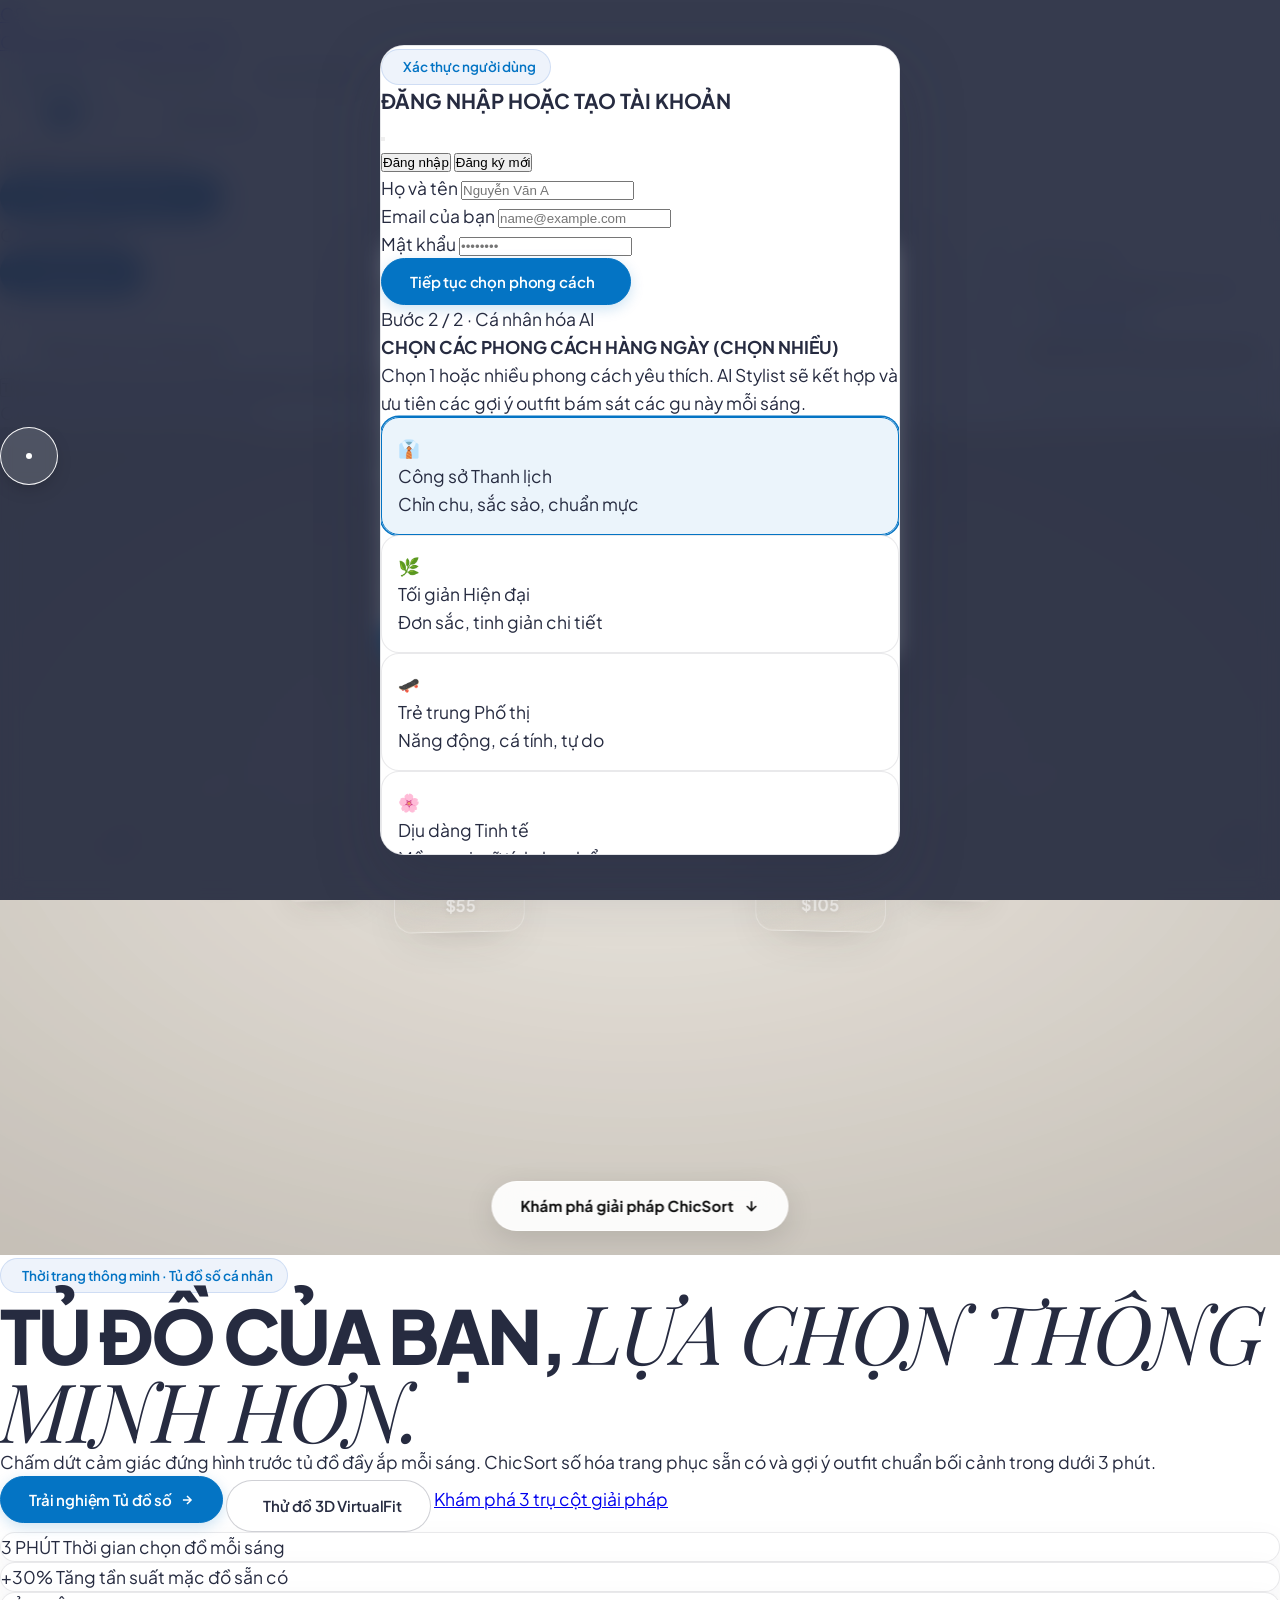
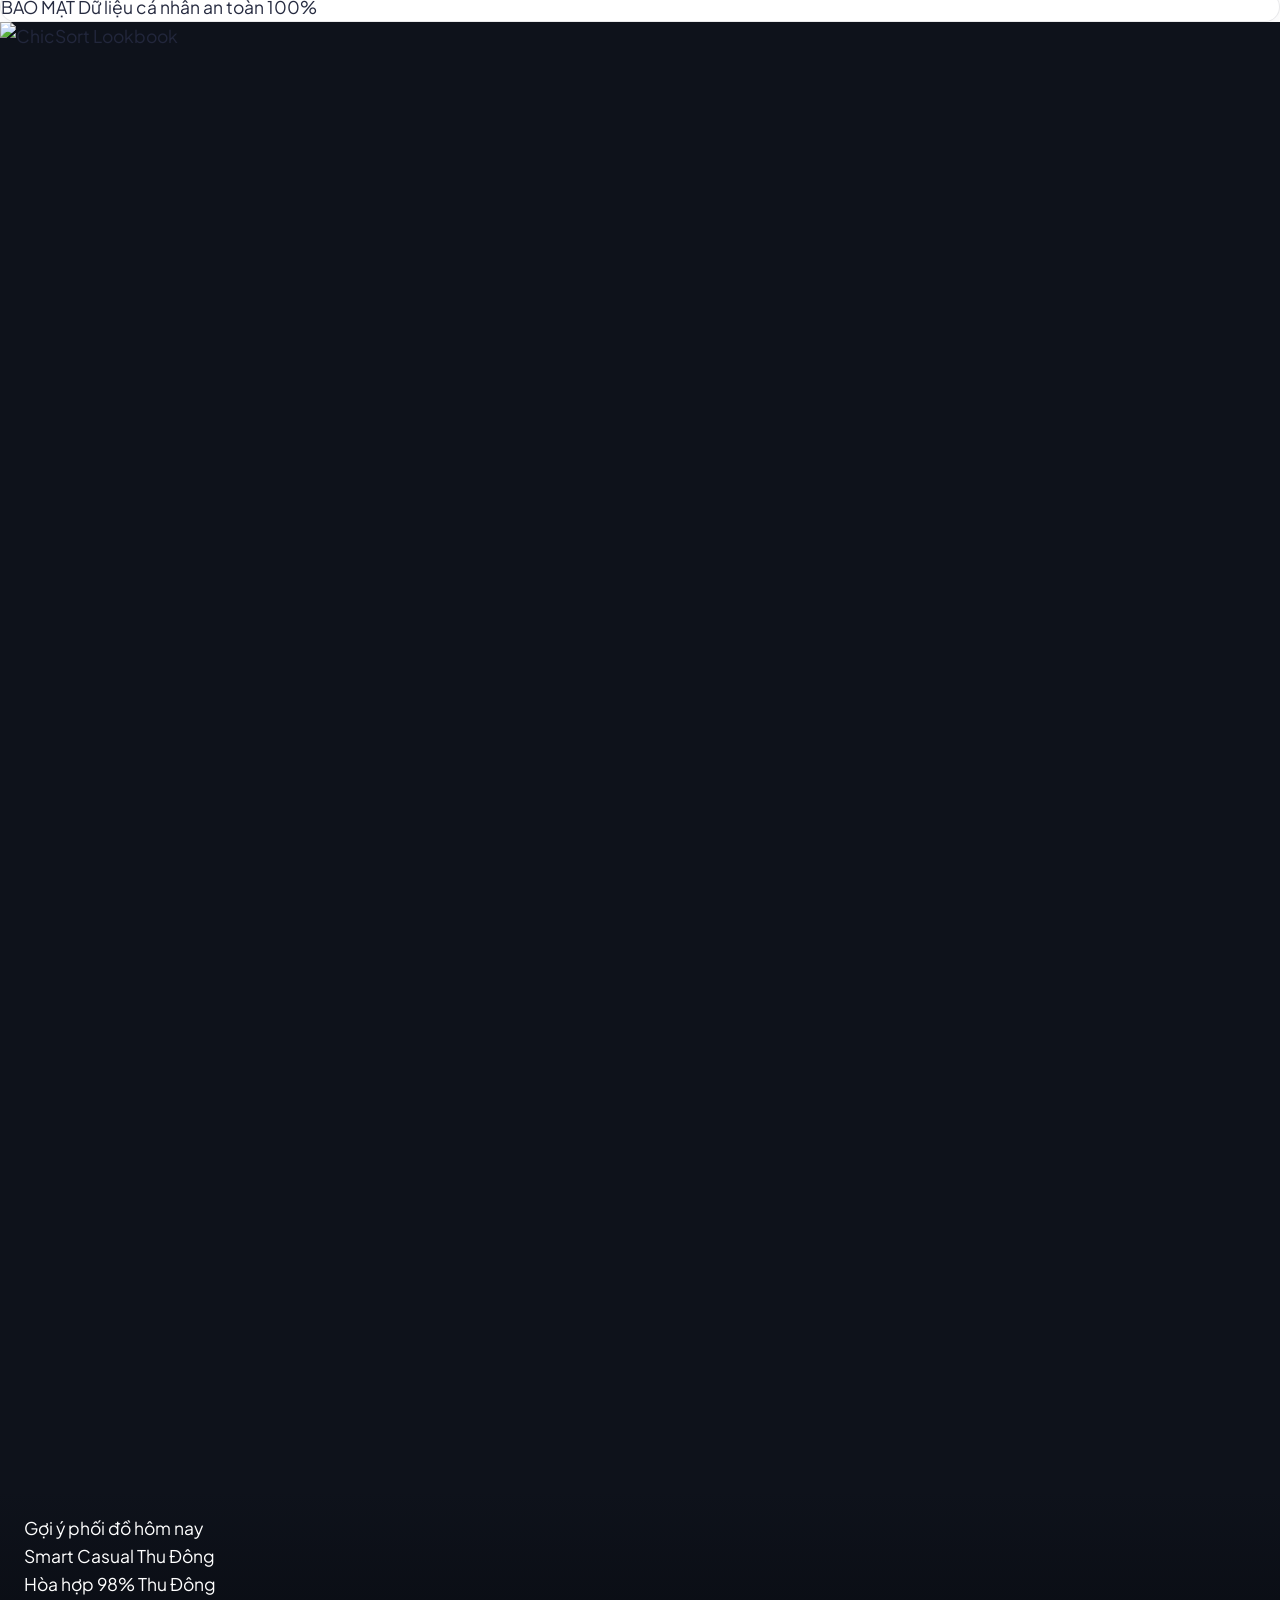
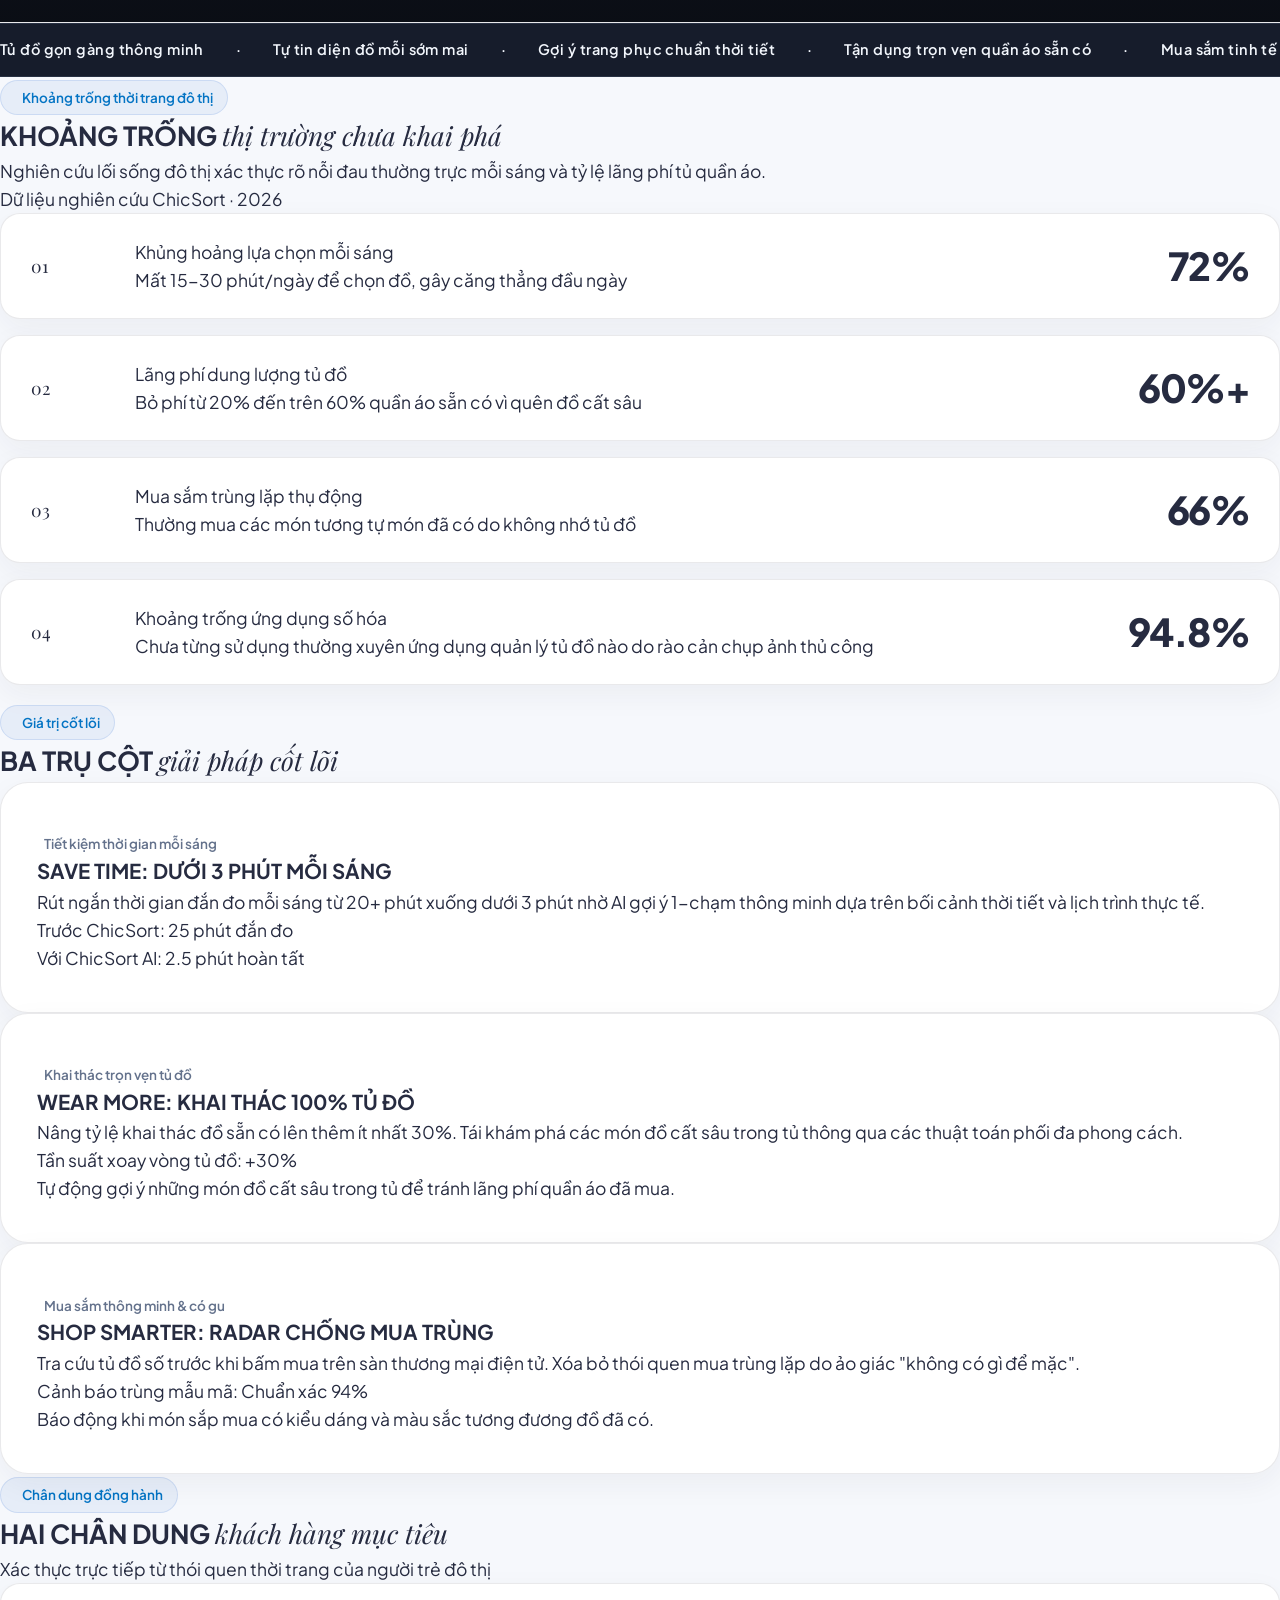
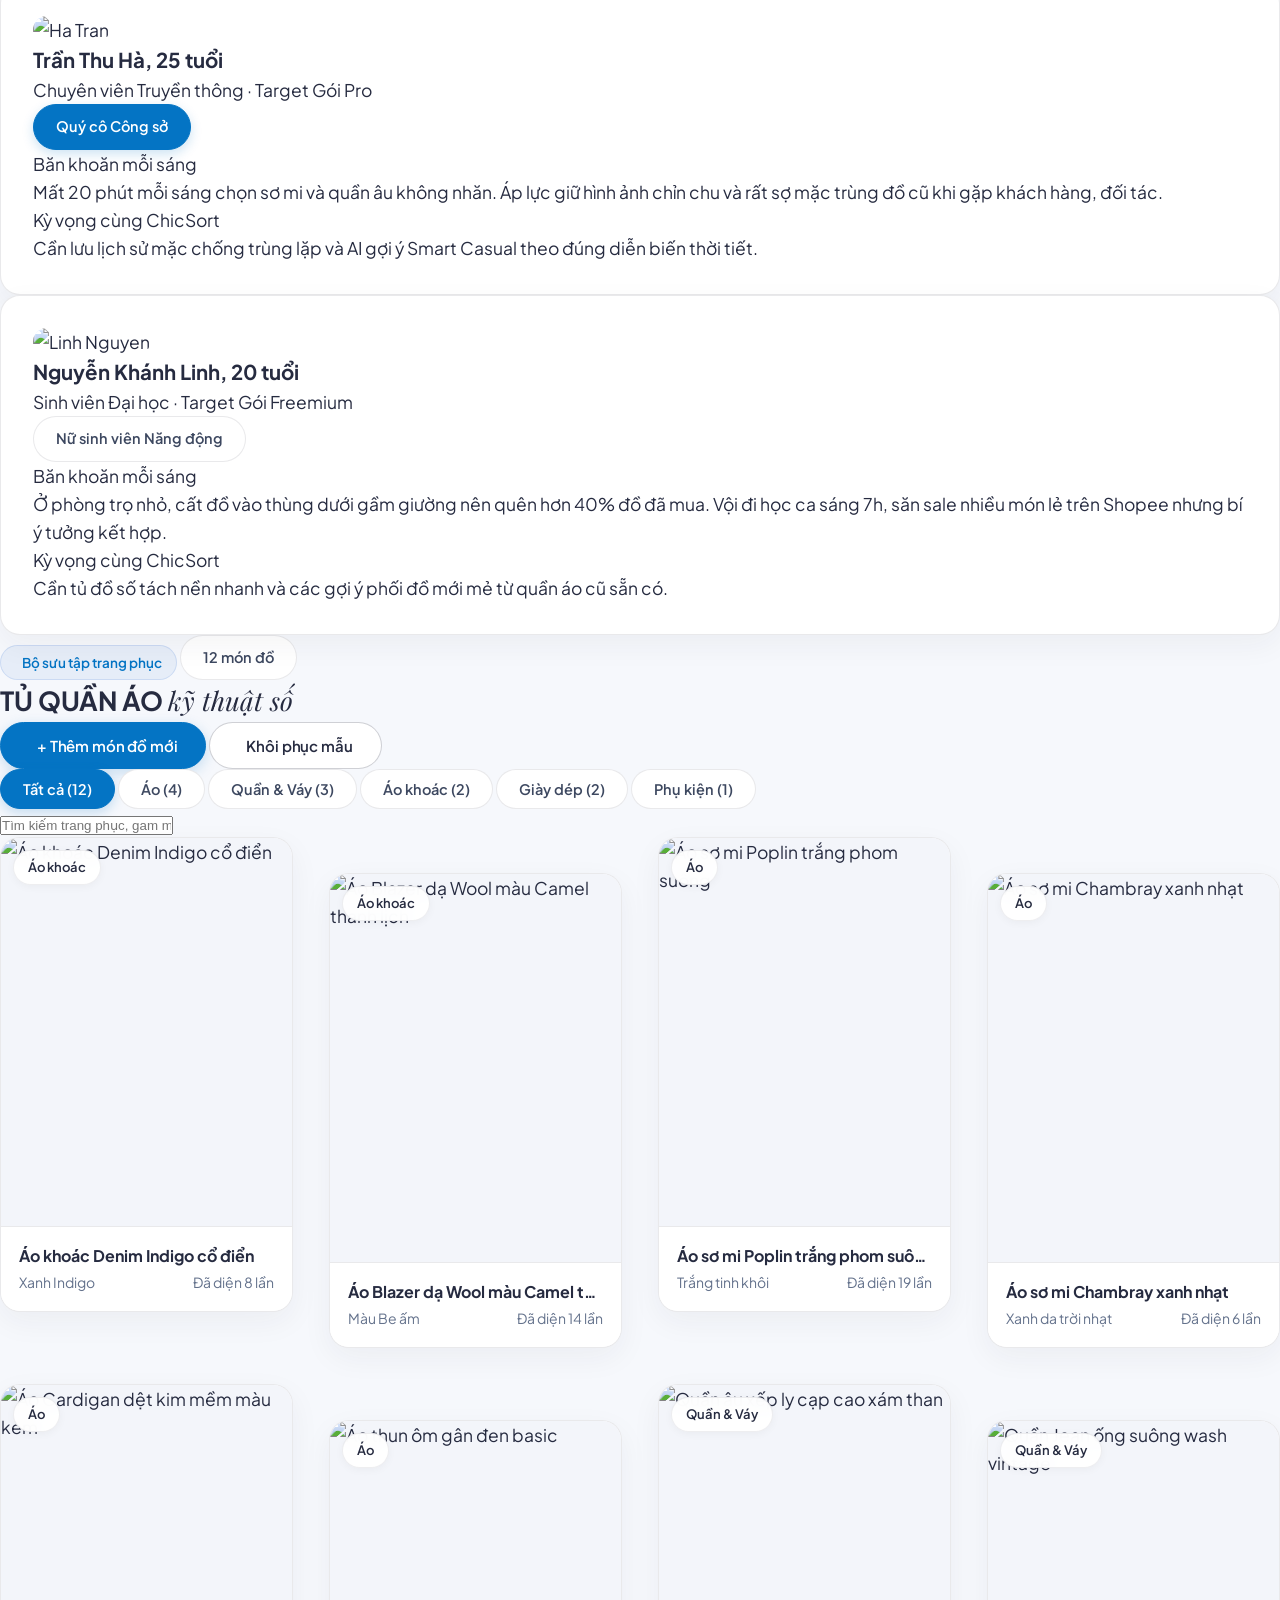
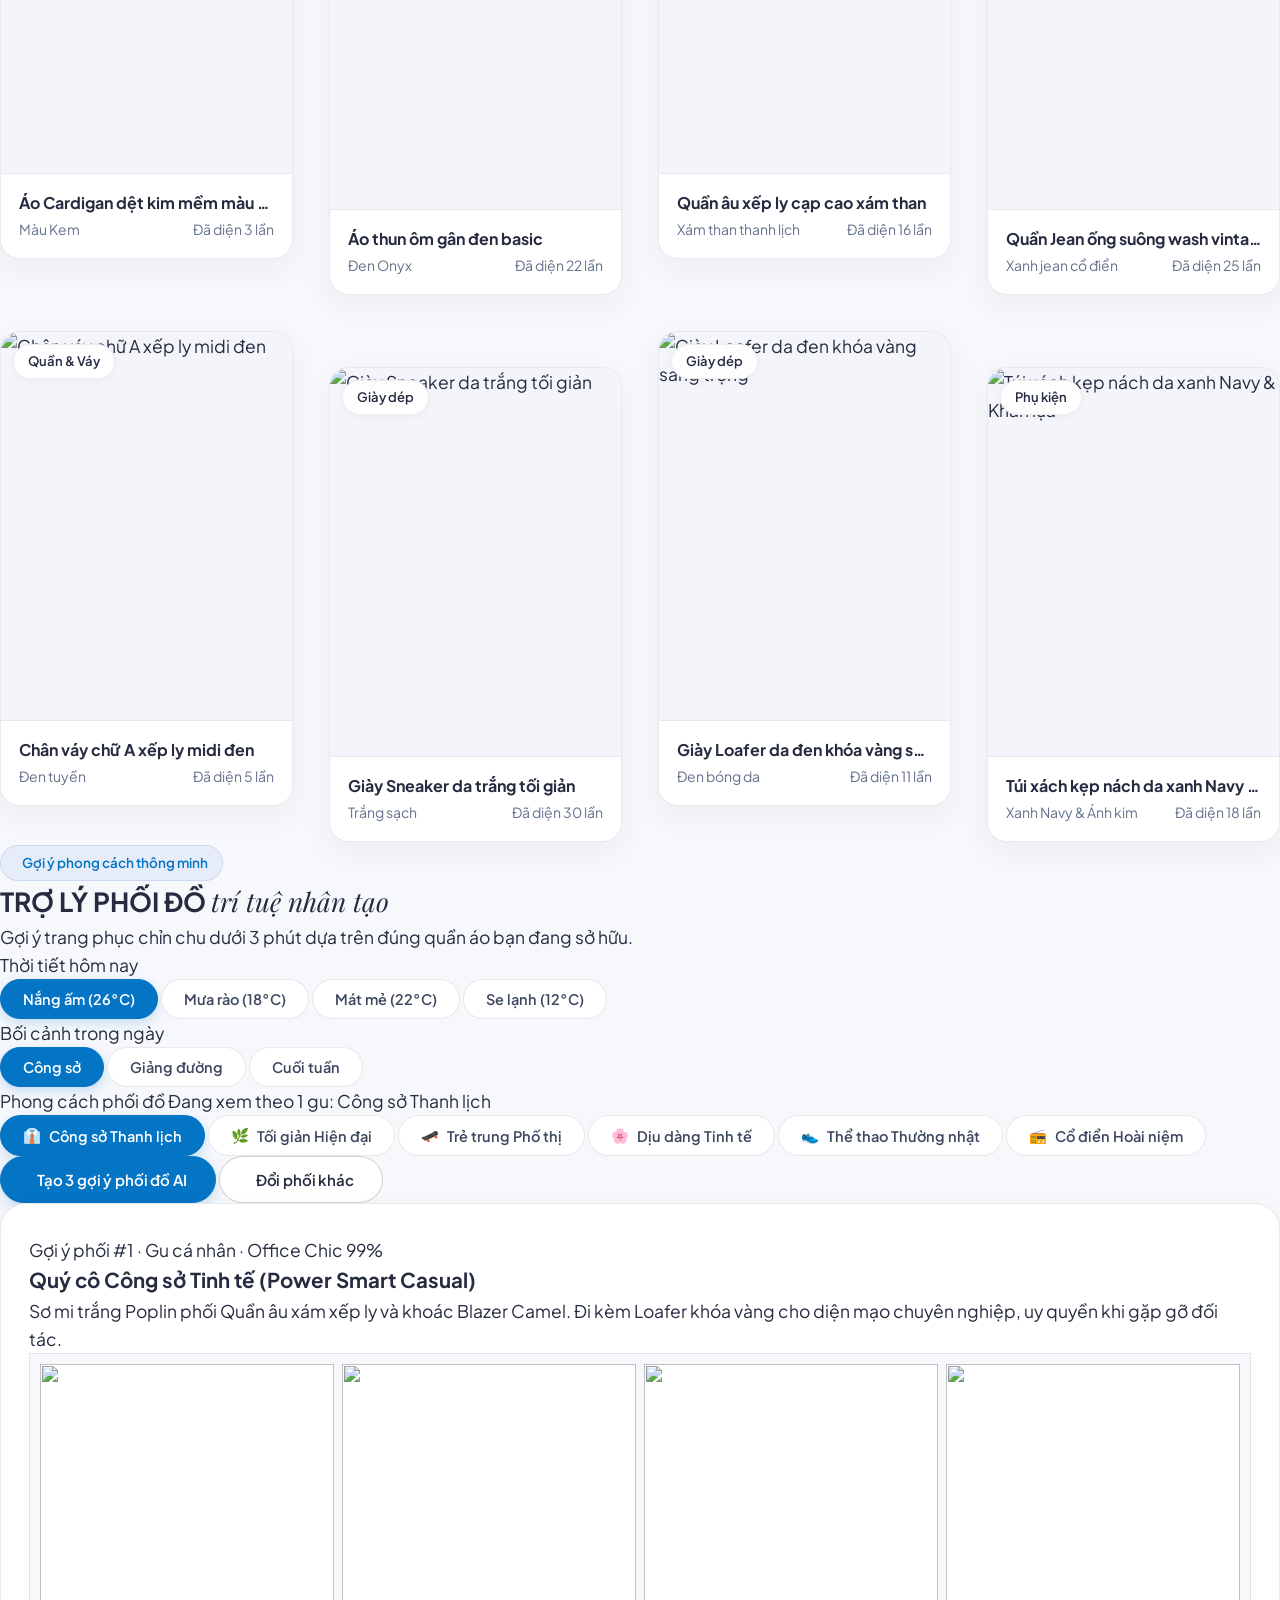
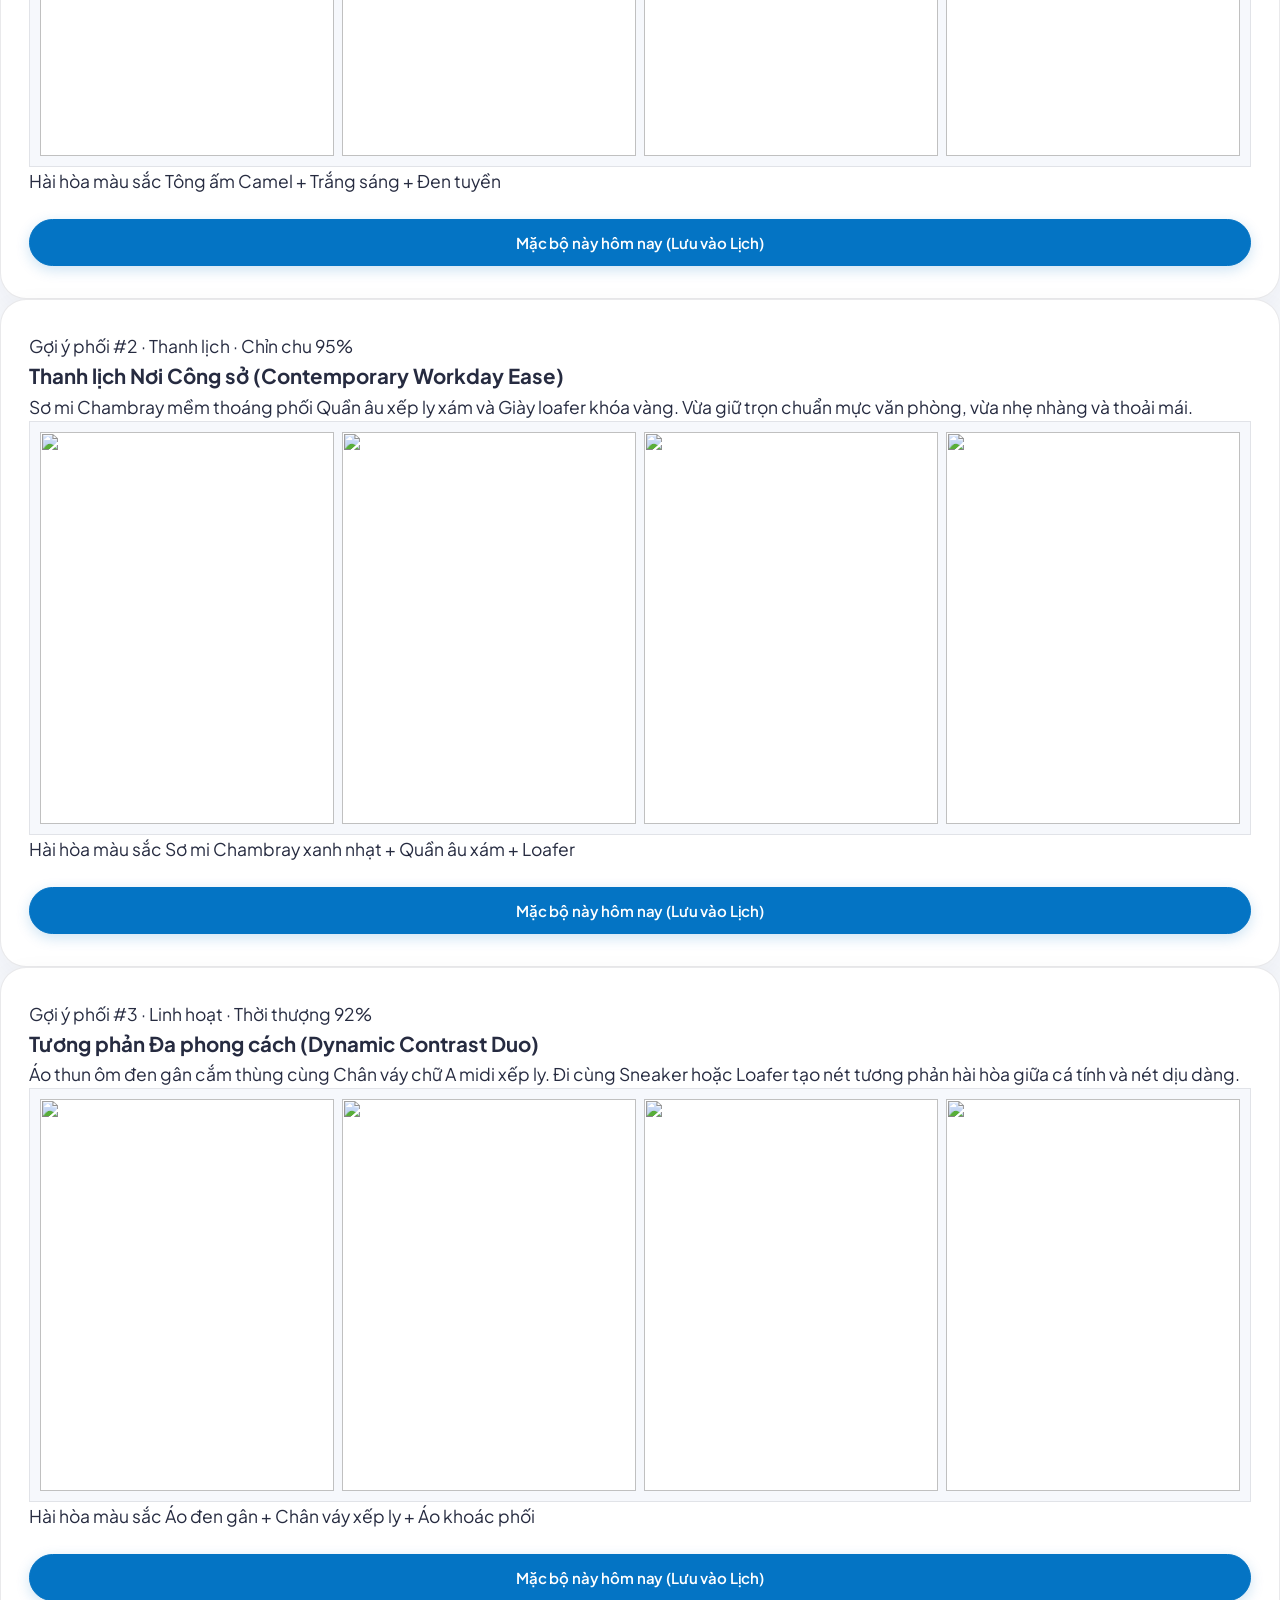
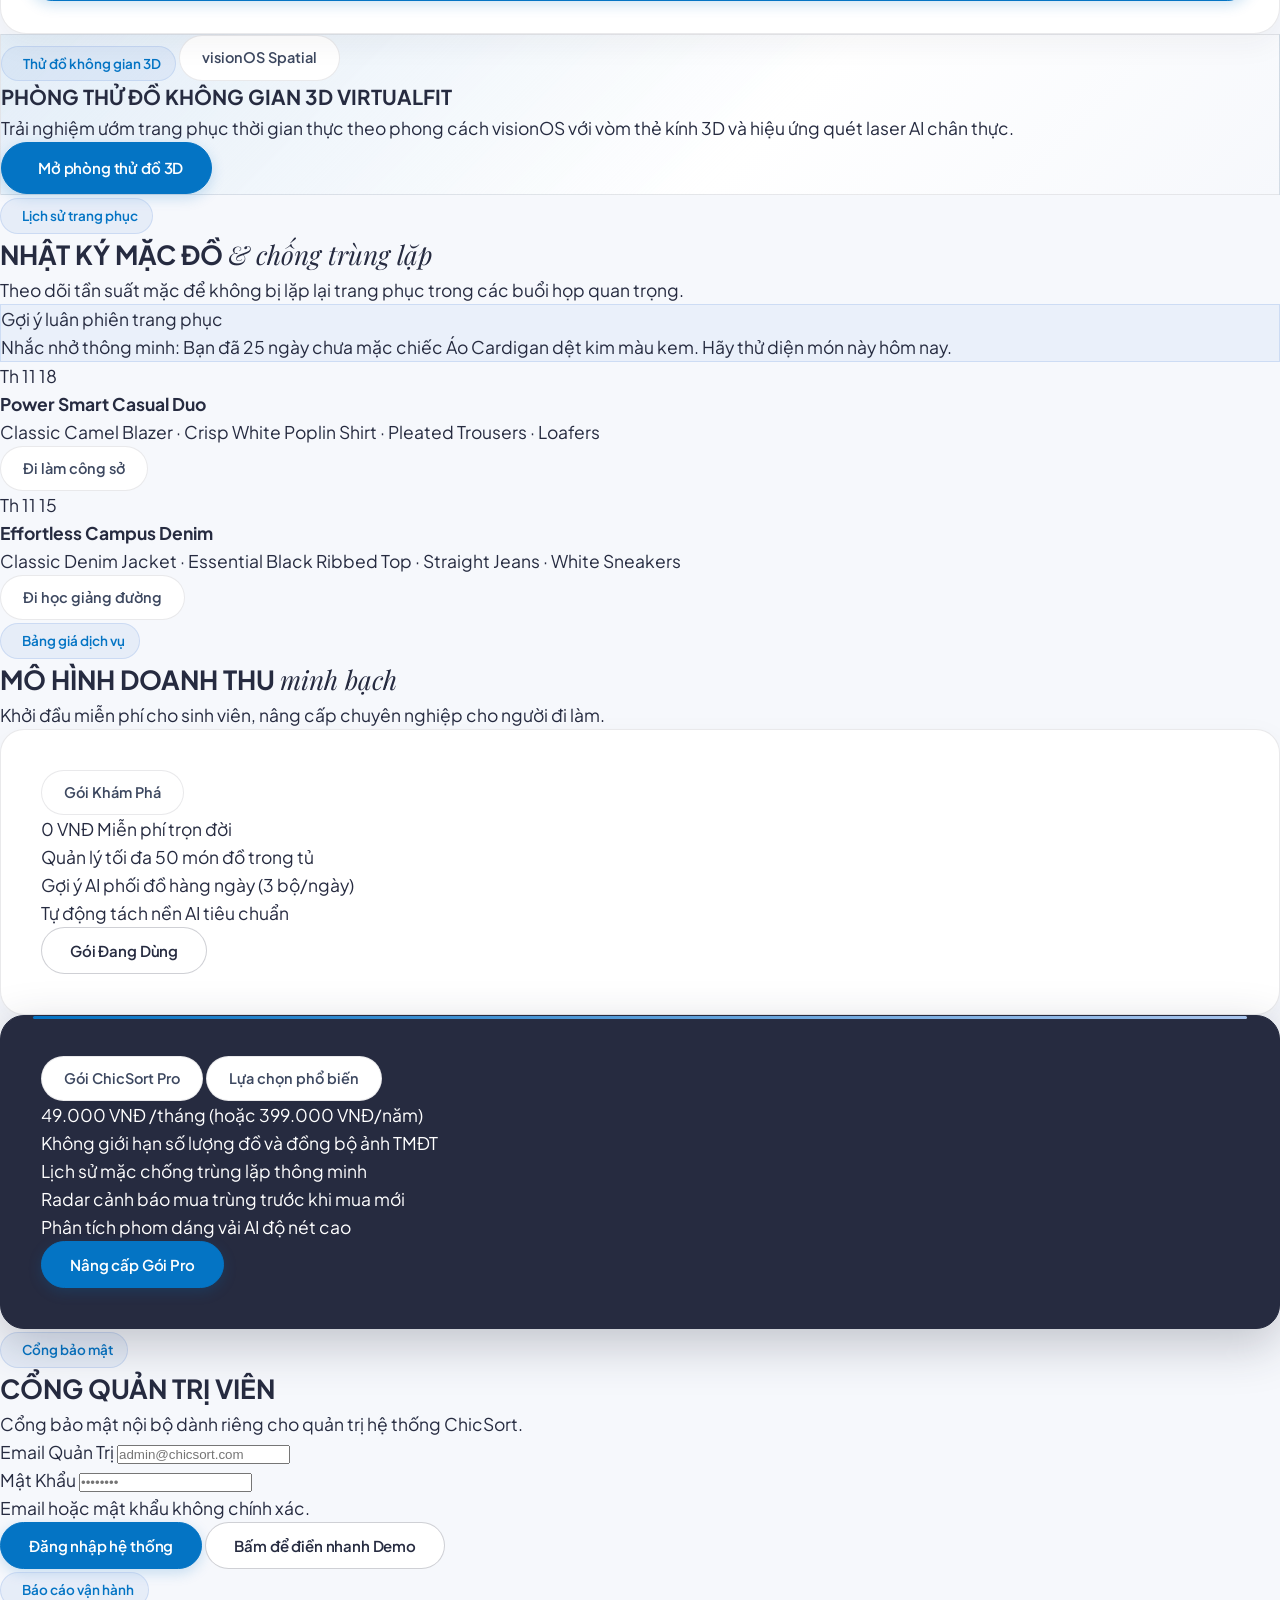
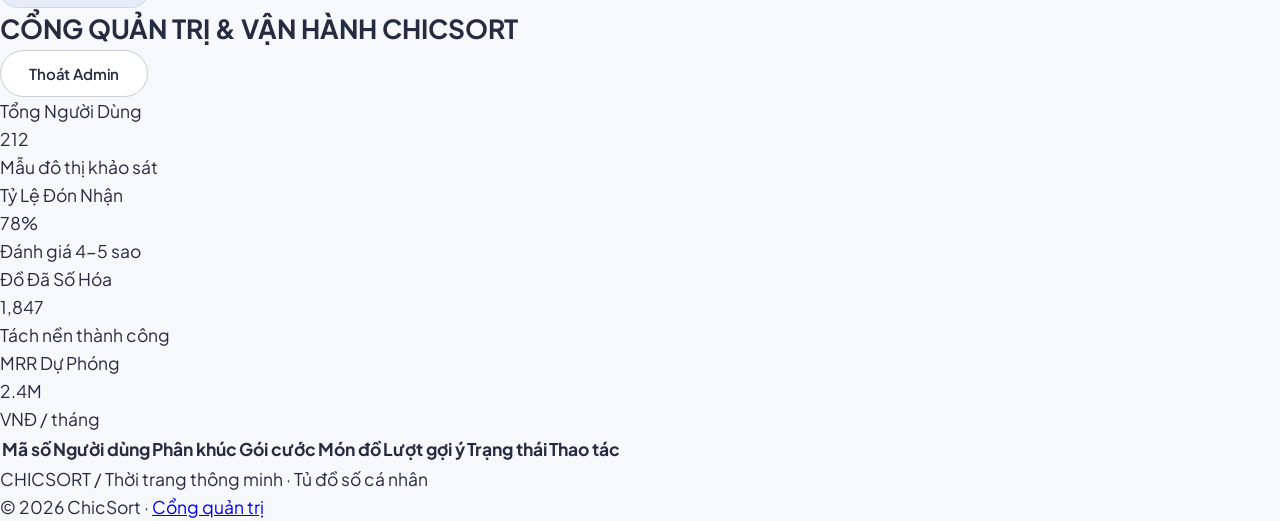
==== commit efbd6265: "feat: remove quick demo accounts and enable multi-style selection for AI styling" ====
--- a/index.html
+++ b/index.html
@@ -129,7 +129,7 @@
               <div class="pb-3 border-b border-slate-100 dark:border-white/10 mb-3">
                 <p id="dropdown-user-name" class="font-bold text-ink text-sm">Trần Thu Hà</p>
                 <p id="dropdown-user-email" class="text-xs text-ink-muted">thuha.media@gmail.com</p>
-                <div class="mt-2.5">
+                <div class="mt-2.5 flex flex-wrap gap-1.5" id="dropdown-user-styles-container">
                   <span id="dropdown-user-style" class="fashion-badge text-xs py-1 px-3">👔 Office Chic</span>
                 </div>
               </div>
@@ -1307,30 +1307,6 @@
           </button>
         </div>
 
-        <!-- 1-Click Demo Quick Accounts -->
-        <div class="p-4 rounded-2xl bg-paper dark:bg-white/5 border border-slate-200 dark:border-white/10 mb-6 space-y-2.5">
-          <span class="text-xs font-bold text-cobalt uppercase tracking-wide block flex items-center gap-1.5">
-            <i data-lucide="zap" class="w-3.5 h-3.5"></i>
-            <span data-i18n="quickDemoLabel">Tài khoản mẫu dùng thử (1-Chạm)</span>
-          </span>
-          <div class="grid grid-cols-1 sm:grid-cols-2 gap-2.5">
-            <button type="button" id="btn-demo-user-1" class="p-3 text-left bg-white dark:bg-[#161C2B] border border-slate-200 dark:border-white/10 hover:border-cobalt rounded-xl transition shadow-xs flex items-center gap-2.5">
-              <img src="https://images.unsplash.com/photo-1573496359142-b8d87734a5a2?auto=format&fit=crop&w=100&q=80" class="w-8 h-8 rounded-full object-cover shrink-0" alt="" />
-              <div>
-                <p class="font-bold text-xs text-ink leading-tight">Trần Thu Hà</p>
-                <p class="text-[11px] text-ink-muted leading-tight">Công sở · Pro</p>
-              </div>
-            </button>
-            <button type="button" id="btn-demo-user-2" class="p-3 text-left bg-white dark:bg-[#161C2B] border border-slate-200 dark:border-white/10 hover:border-cobalt rounded-xl transition shadow-xs flex items-center gap-2.5">
-              <img src="https://images.unsplash.com/photo-1534528741775-53994a69daeb?auto=format&fit=crop&w=100&q=80" class="w-8 h-8 rounded-full object-cover shrink-0" alt="" />
-              <div>
-                <p class="font-bold text-xs text-ink leading-tight">Khánh Linh</p>
-                <p class="text-[11px] text-ink-muted leading-tight">Sinh viên · Free</p>
-              </div>
-            </button>
-          </div>
-        </div>
-
         <!-- Interactive Form -->
         <form id="auth-main-form" class="space-y-4 text-sm">
           <div id="auth-field-name" class="hidden">
@@ -1361,14 +1337,14 @@
           <span class="text-xs font-bold text-cobalt uppercase tracking-wider block mb-1" data-i18n="onboardingStepLabel">Bước 2 / 2 · Cá nhân hóa AI</span>
           <h4 class="font-display font-black text-xl text-ink uppercase" data-i18n="onboardingTitle">Chọn phong cách hàng ngày</h4>
           <p class="text-xs sm:text-sm text-ink-muted mt-1 leading-relaxed" data-i18n="onboardingSub">
-            AI Stylist sẽ ưu tiên phối các bộ đồ bám sát gu thẩm mỹ này của bạn mỗi sáng.
+            Chọn 1 hoặc nhiều phong cách yêu thích. AI Stylist sẽ kết hợp và ưu tiên các gợi ý outfit bám sát các gu này mỗi sáng.
           </p>
         </div>
 
-        <!-- 6 Extended Style Cards Grid -->
+        <!-- 6 Extended Style Cards Grid (Multi-Select) -->
         <div class="grid grid-cols-2 gap-3" id="onboarding-styles-grid">
           <!-- Card 1 -->
-          <div class="style-select-card active p-4 rounded-2xl border text-left transition relative" data-style-id="office">
+          <div class="style-select-card active p-4 rounded-2xl border text-left transition relative cursor-pointer" data-style-id="office">
             <div class="text-2xl mb-1.5">👔</div>
             <p class="font-bold text-sm text-ink leading-tight" data-i18n="styleOfficeTitle">Công sở Thanh lịch</p>
             <p class="text-[11px] text-ink-muted mt-1 leading-tight" data-i18n="styleOfficeDesc">Chỉn chu, sắc sảo, chuẩn mực</p>
@@ -1377,7 +1353,7 @@
             </div>
           </div>
           <!-- Card 2 -->
-          <div class="style-select-card p-4 rounded-2xl border text-left transition relative" data-style-id="minimal">
+          <div class="style-select-card p-4 rounded-2xl border text-left transition relative cursor-pointer" data-style-id="minimal">
             <div class="text-2xl mb-1.5">🌿</div>
             <p class="font-bold text-sm text-ink leading-tight" data-i18n="styleMinimalTitle">Tối giản Hiện đại</p>
             <p class="text-[11px] text-ink-muted mt-1 leading-tight" data-i18n="styleMinimalDesc">Đơn sắc, tinh giản chi tiết</p>
@@ -1386,7 +1362,7 @@
             </div>
           </div>
           <!-- Card 3 -->
-          <div class="style-select-card p-4 rounded-2xl border text-left transition relative" data-style-id="streetwear">
+          <div class="style-select-card p-4 rounded-2xl border text-left transition relative cursor-pointer" data-style-id="streetwear">
             <div class="text-2xl mb-1.5">🛹</div>
             <p class="font-bold text-sm text-ink leading-tight" data-i18n="styleStreetwearTitle">Trẻ trung Phố thị</p>
             <p class="text-[11px] text-ink-muted mt-1 leading-tight" data-i18n="styleStreetwearDesc">Năng động, cá tính, tự do</p>
@@ -1395,7 +1371,7 @@
             </div>
           </div>
           <!-- Card 4 -->
-          <div class="style-select-card p-4 rounded-2xl border text-left transition relative" data-style-id="soft">
+          <div class="style-select-card p-4 rounded-2xl border text-left transition relative cursor-pointer" data-style-id="soft">
             <div class="text-2xl mb-1.5">🌸</div>
             <p class="font-bold text-sm text-ink leading-tight" data-i18n="styleSoftTitle">Dịu dàng Tinh tế</p>
             <p class="text-[11px] text-ink-muted mt-1 leading-tight" data-i18n="styleSoftDesc">Mềm mại, nữ tính, bay bổng</p>
@@ -1404,7 +1380,7 @@
             </div>
           </div>
           <!-- Card 5 -->
-          <div class="style-select-card p-4 rounded-2xl border text-left transition relative" data-style-id="athleisure">
+          <div class="style-select-card p-4 rounded-2xl border text-left transition relative cursor-pointer" data-style-id="athleisure">
             <div class="text-2xl mb-1.5">👟</div>
             <p class="font-bold text-sm text-ink leading-tight" data-i18n="styleAthleisureTitle">Thể thao Thường nhật</p>
             <p class="text-[11px] text-ink-muted mt-1 leading-tight" data-i18n="styleAthleisureDesc">Tiện dụng, khỏe khoắn</p>
@@ -1413,7 +1389,7 @@
             </div>
           </div>
           <!-- Card 6 -->
-          <div class="style-select-card p-4 rounded-2xl border text-left transition relative" data-style-id="vintage">
+          <div class="style-select-card p-4 rounded-2xl border text-left transition relative cursor-pointer" data-style-id="vintage">
             <div class="text-2xl mb-1.5">📻</div>
             <p class="font-bold text-sm text-ink leading-tight" data-i18n="styleVintageTitle">Cổ điển Hoài niệm</p>
             <p class="text-[11px] text-ink-muted mt-1 leading-tight" data-i18n="styleVintageDesc">Ấm áp, có chiều sâu thị giác</p>
@@ -1421,6 +1397,15 @@
               <i data-lucide="check-circle-2" class="w-4 h-4"></i>
             </div>
           </div>
+        </div>
+
+        <!-- Multi-select indicator -->
+        <div class="flex items-center justify-between text-xs text-ink-muted px-1">
+          <span><span id="onboarding-selected-count" class="font-bold text-cobalt">1</span> phong cách được chọn</span>
+          <span class="text-cobalt font-medium inline-flex items-center gap-1">
+            <i data-lucide="sparkles" class="w-3.5 h-3.5"></i>
+            <span>Chọn nhiều phong cách</span>
+          </span>
         </div>
 
         <div class="pt-2 flex gap-3">
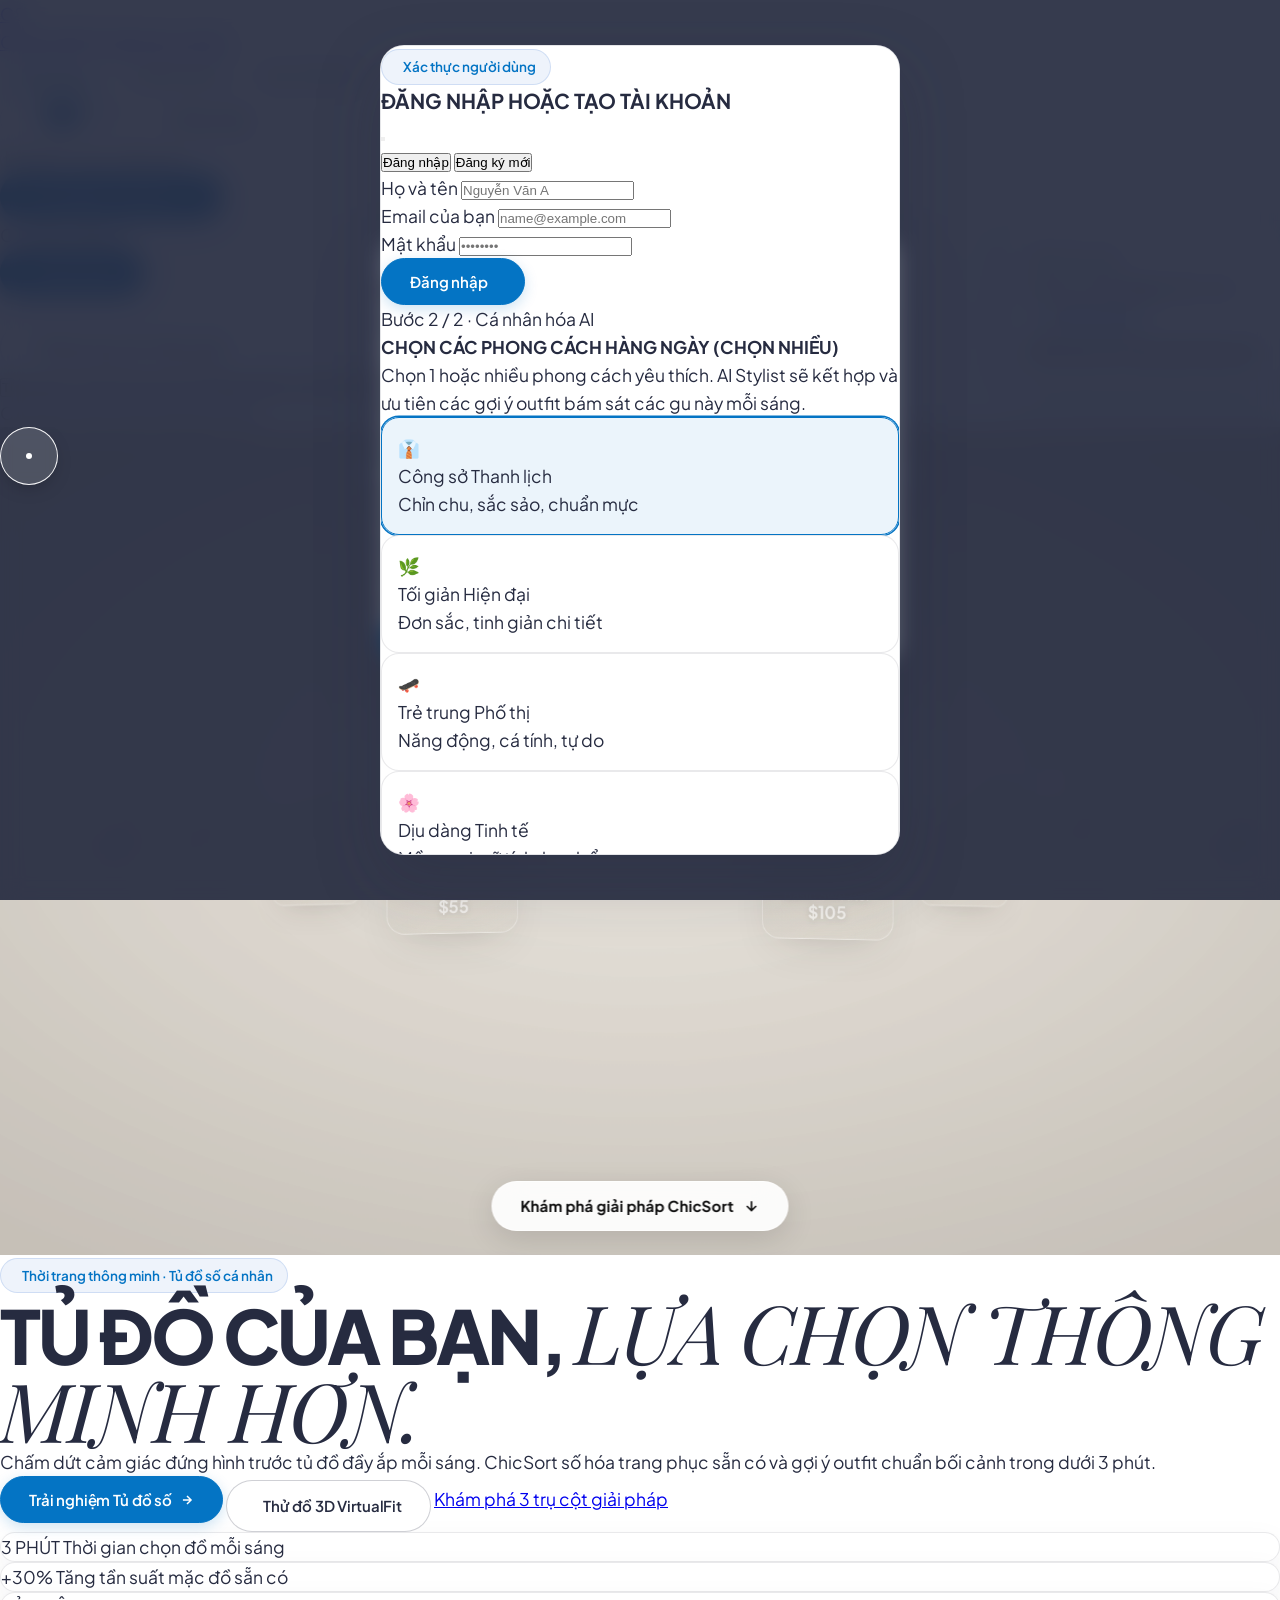
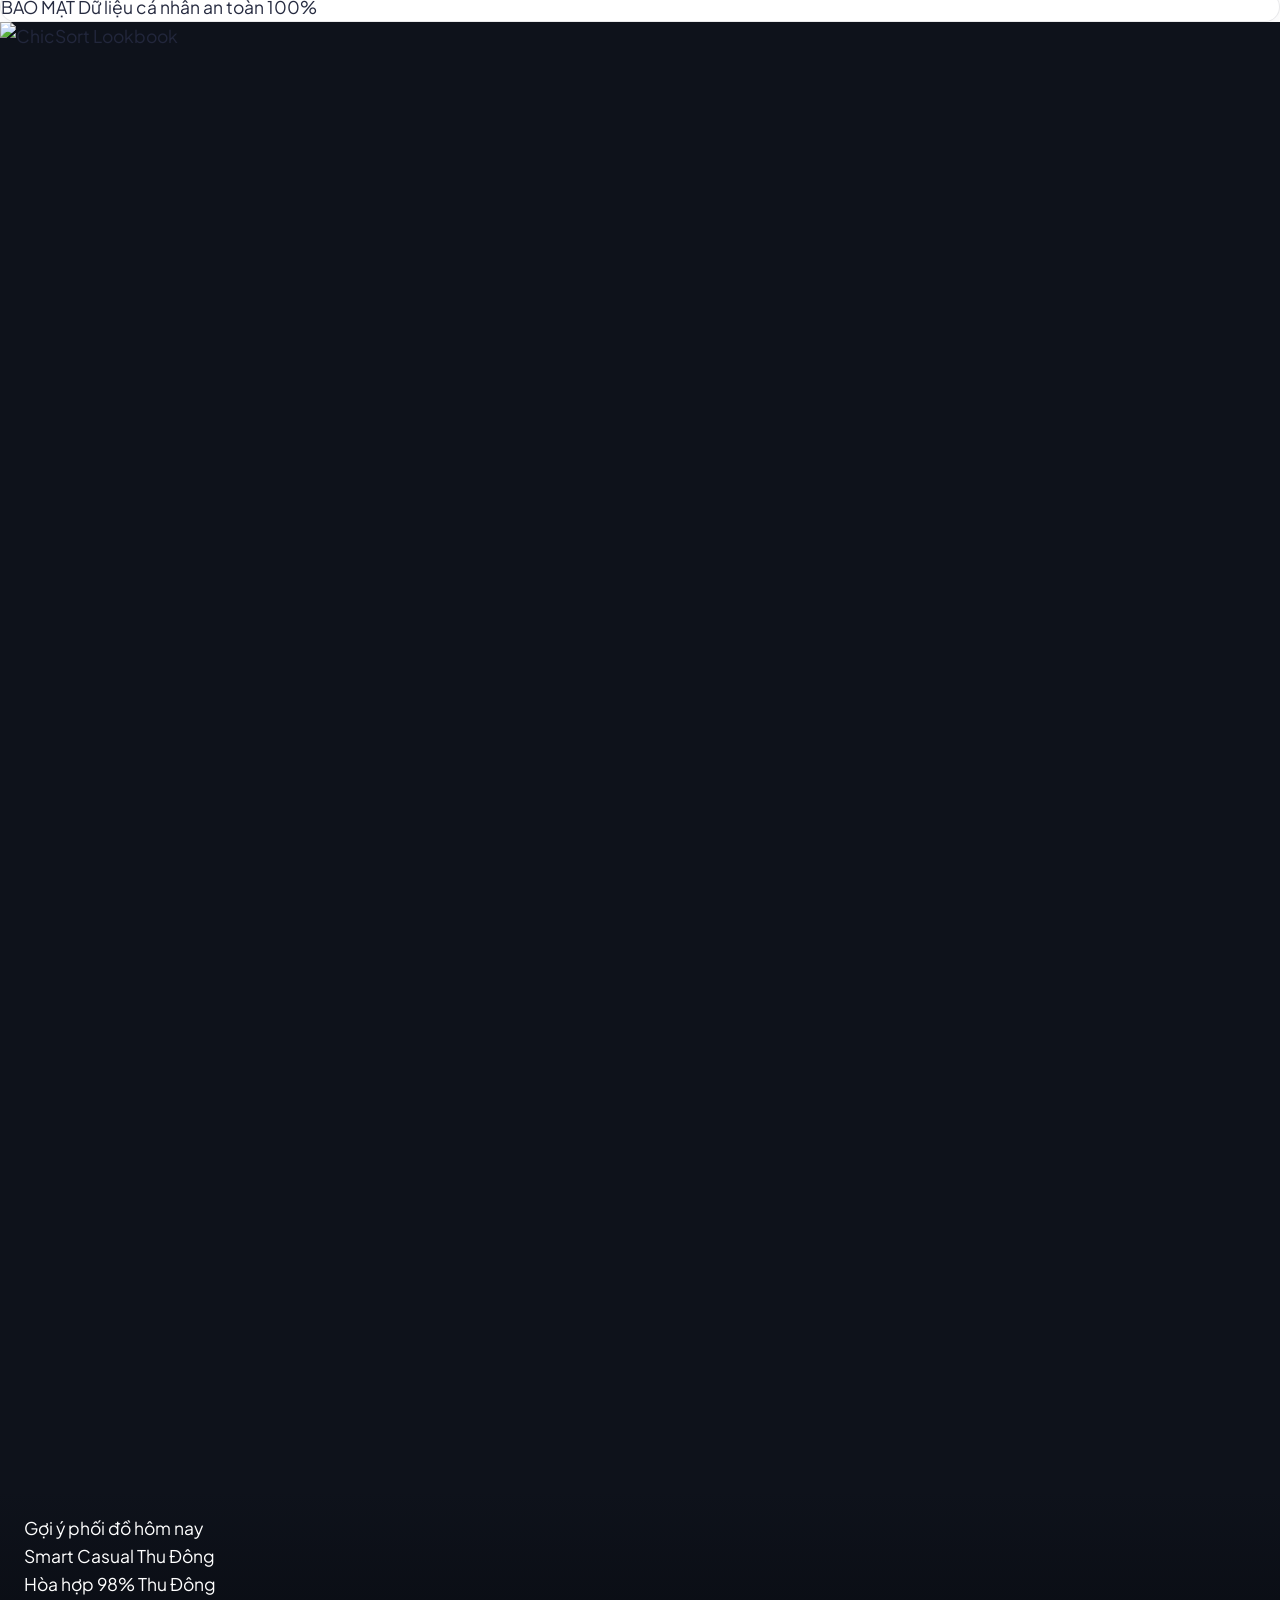
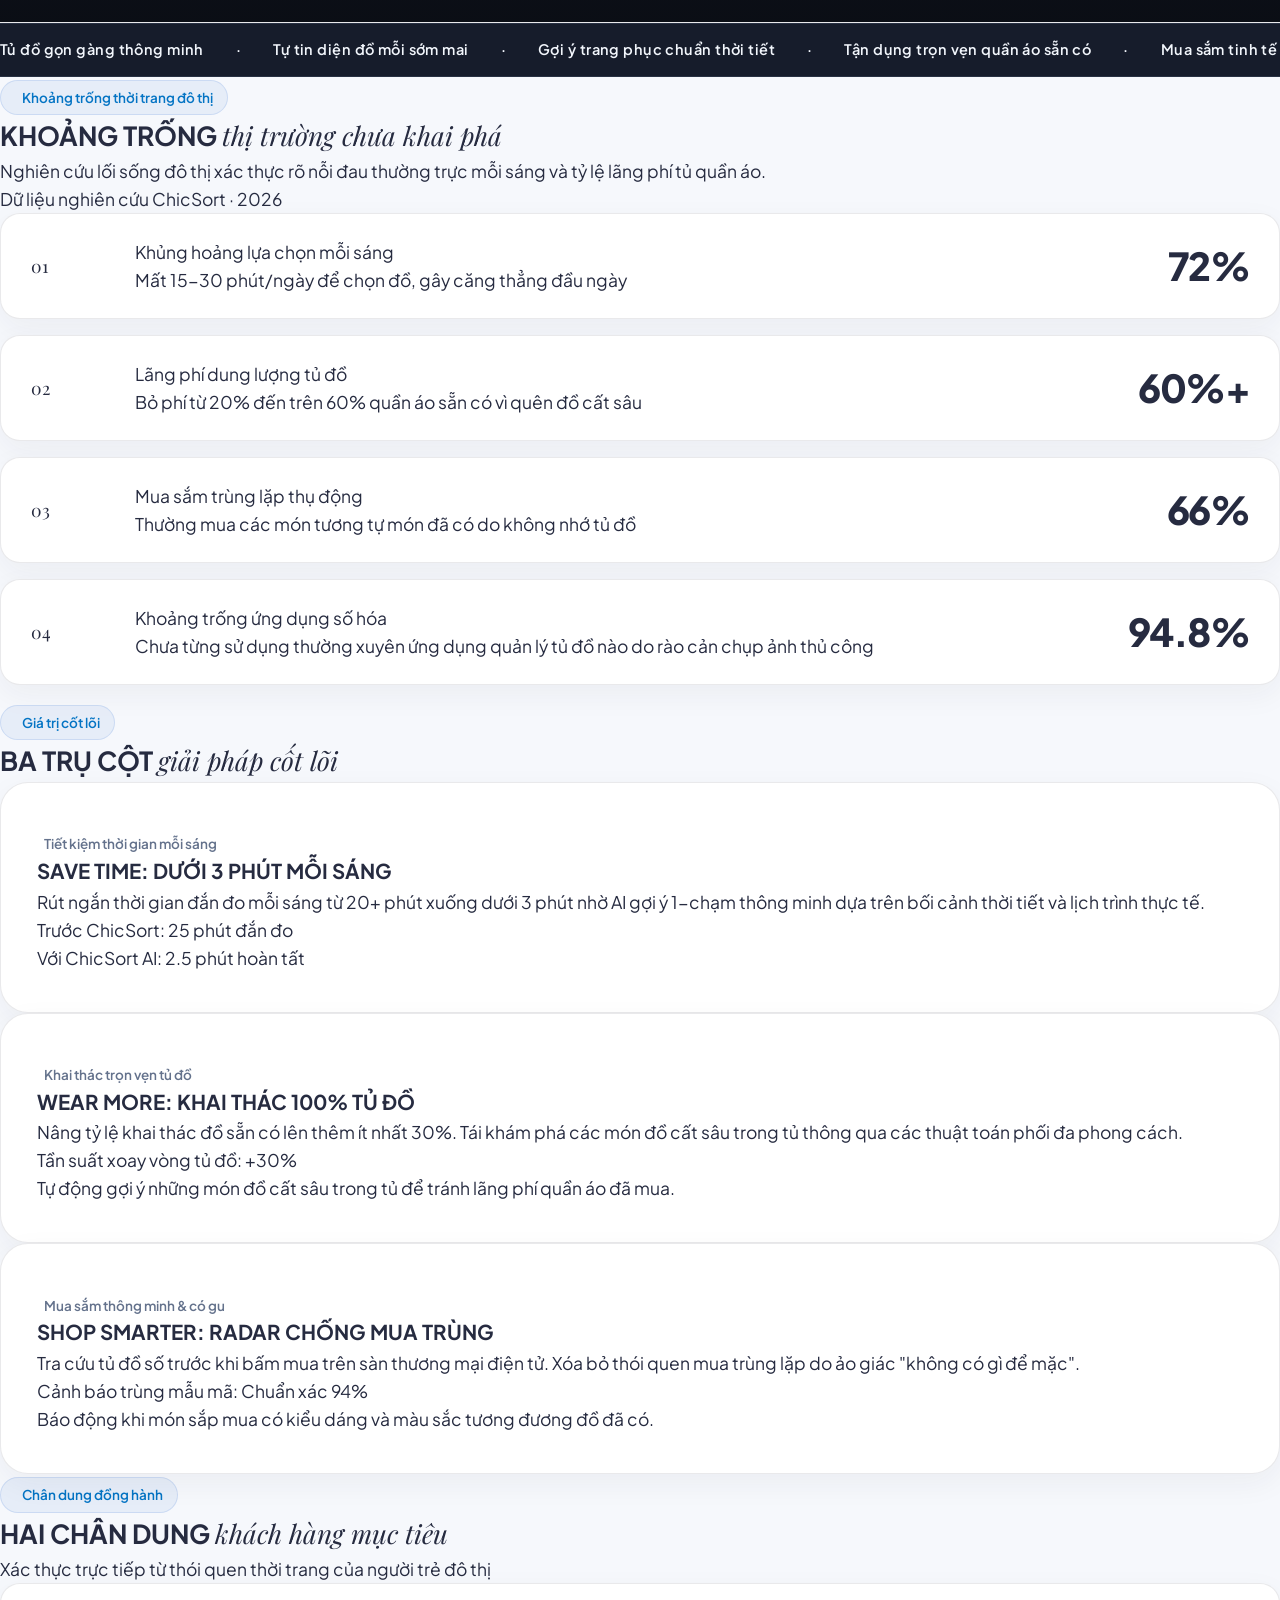
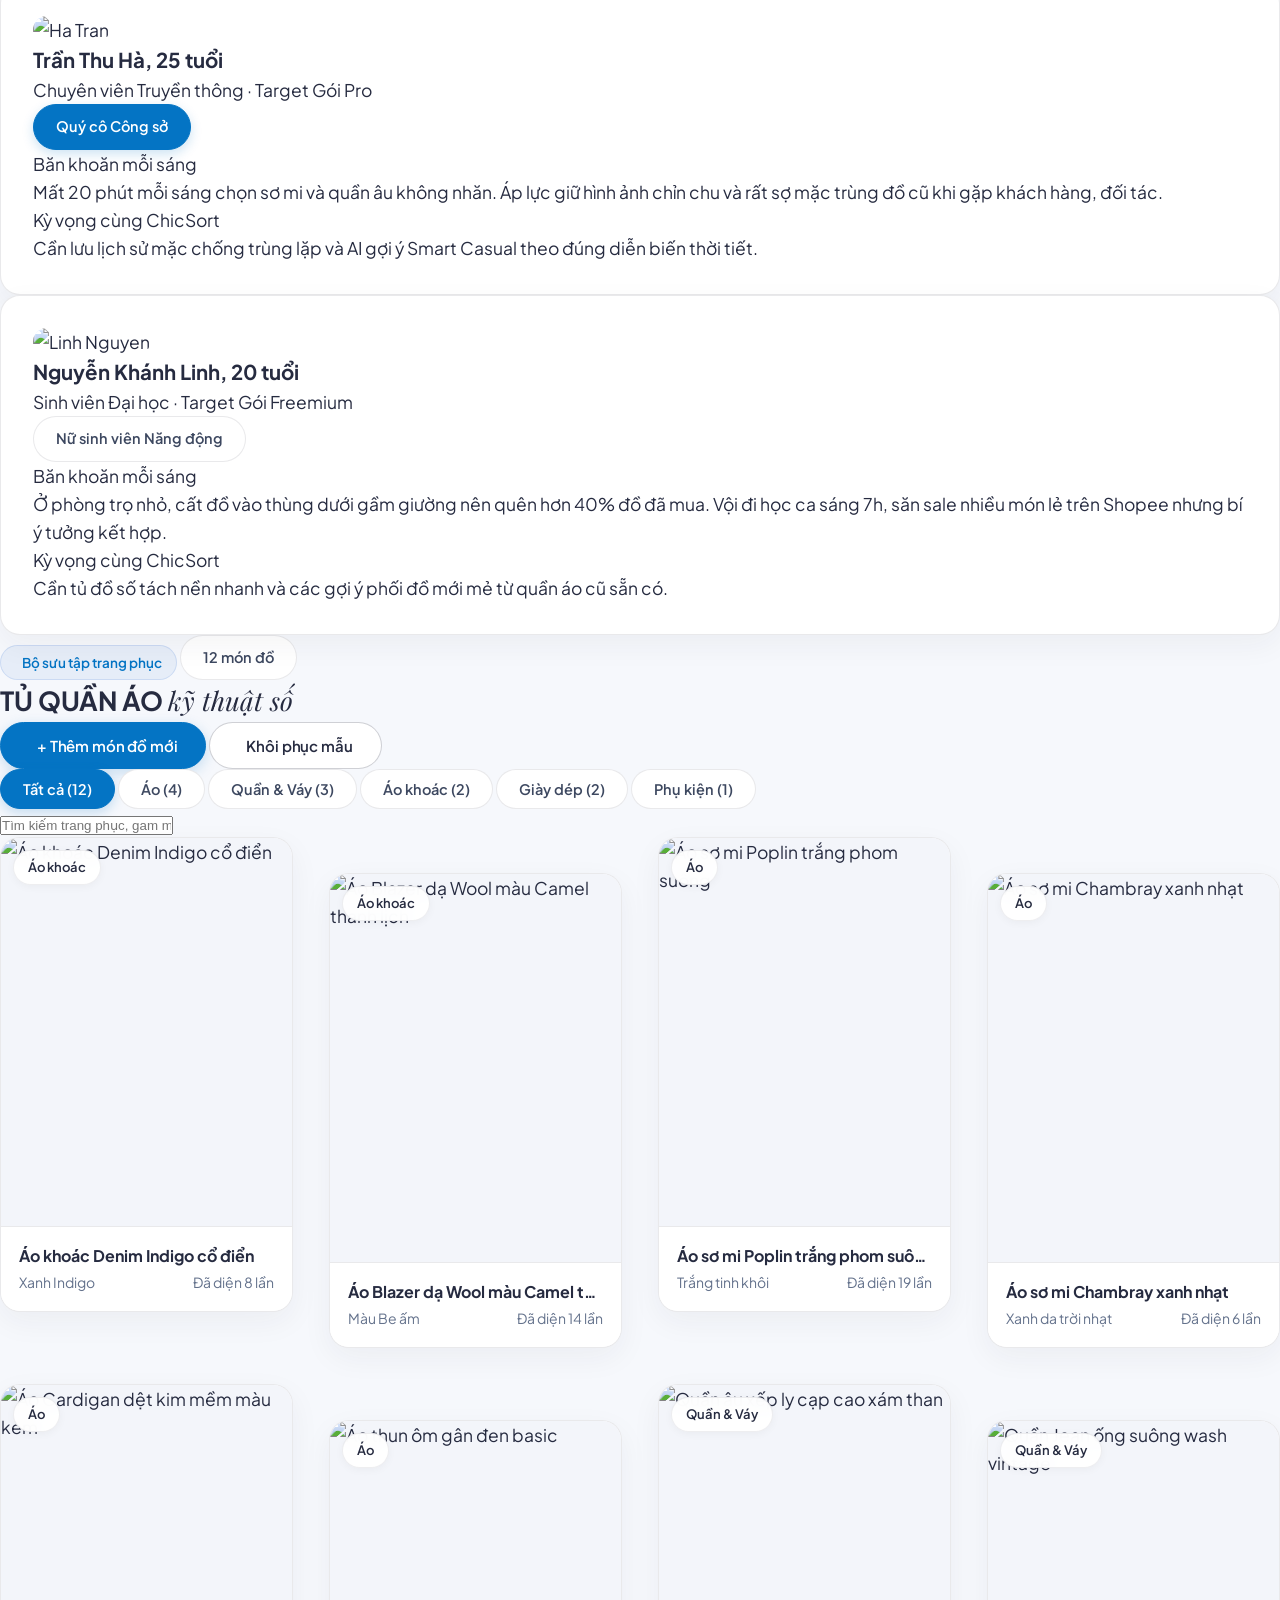
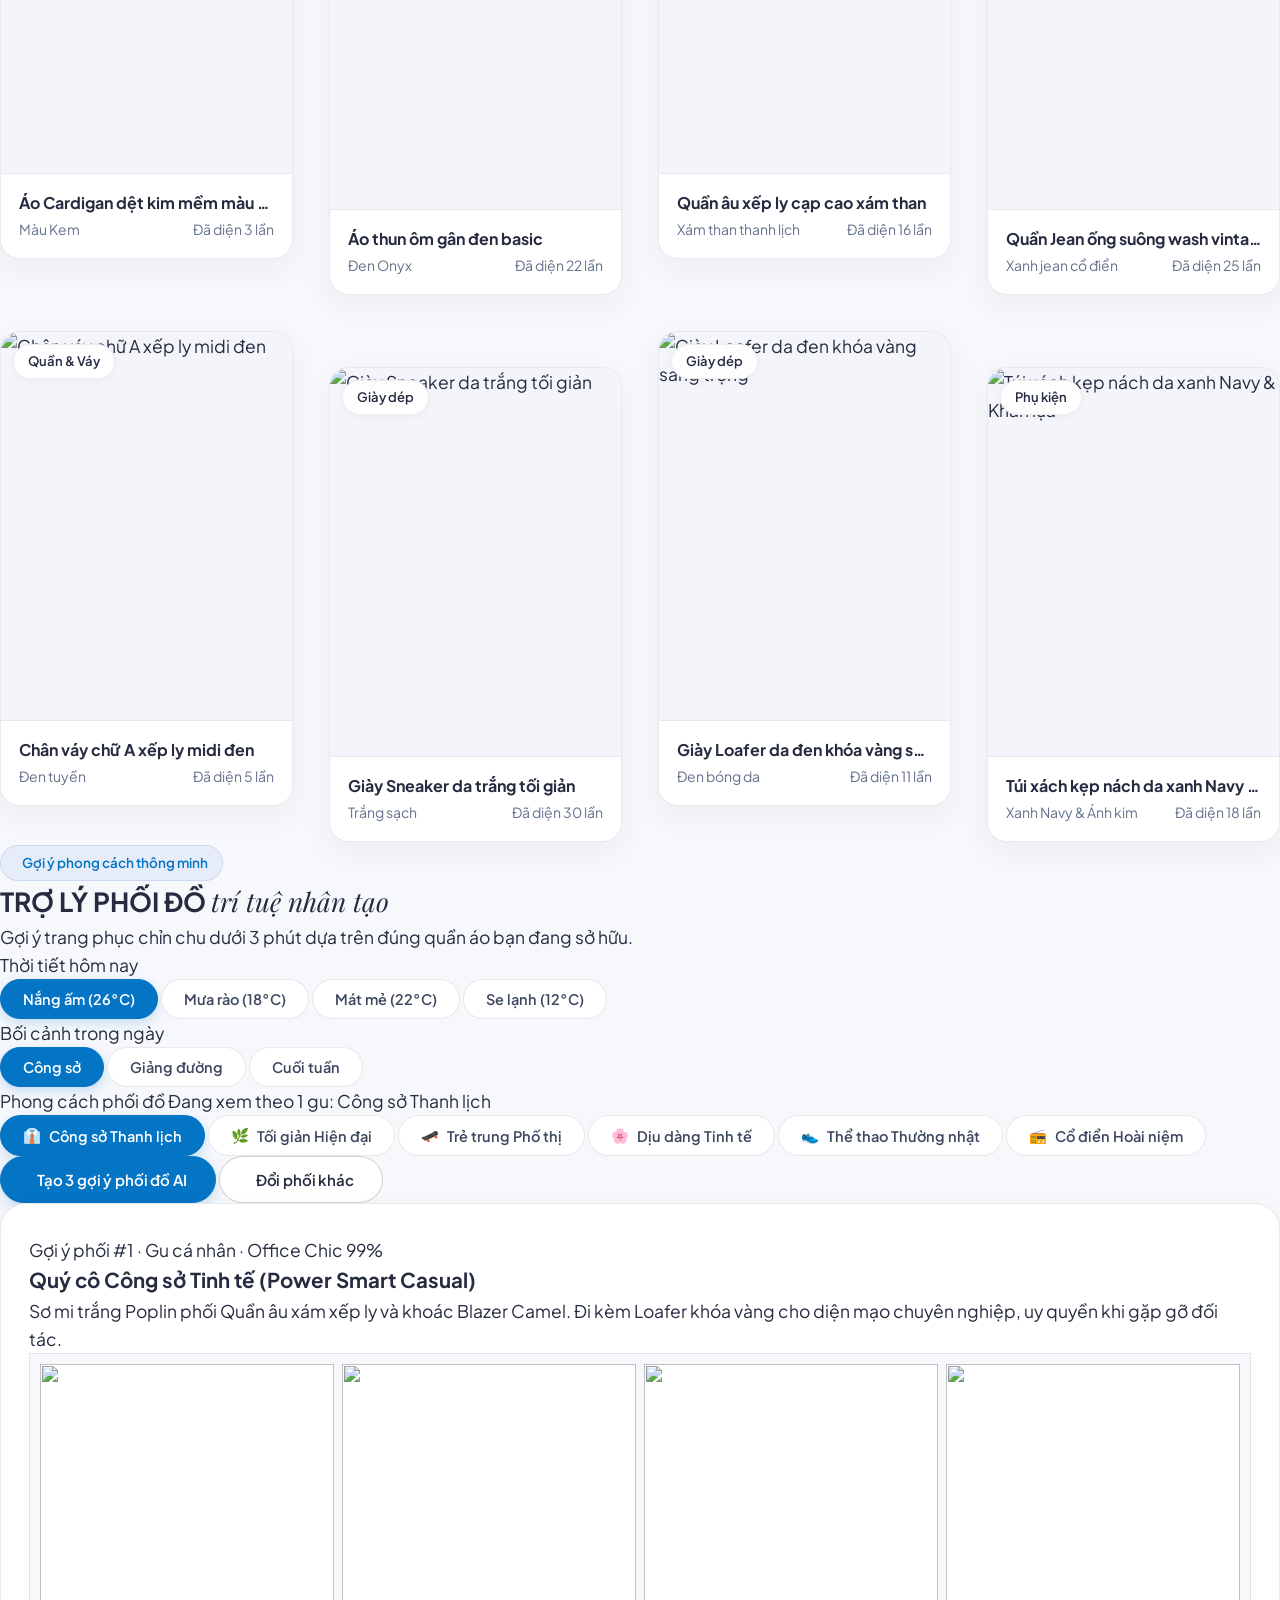
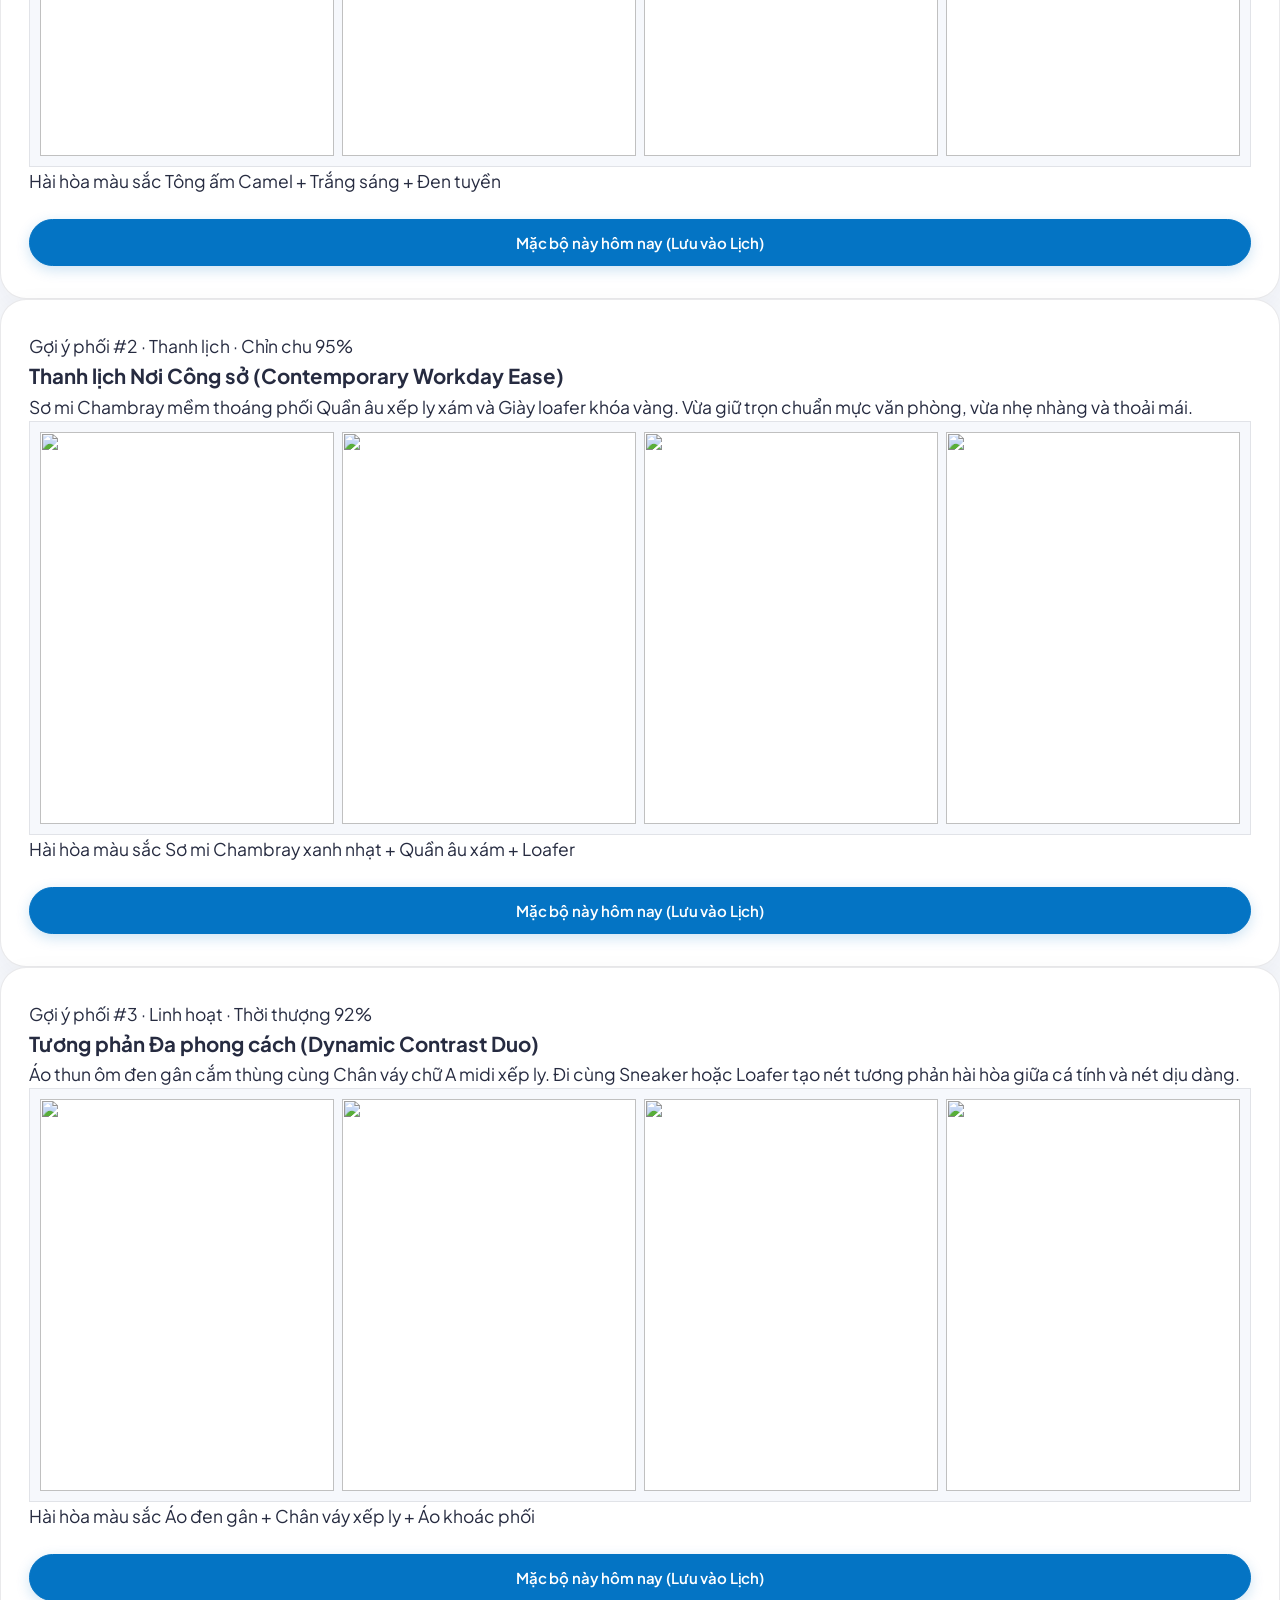
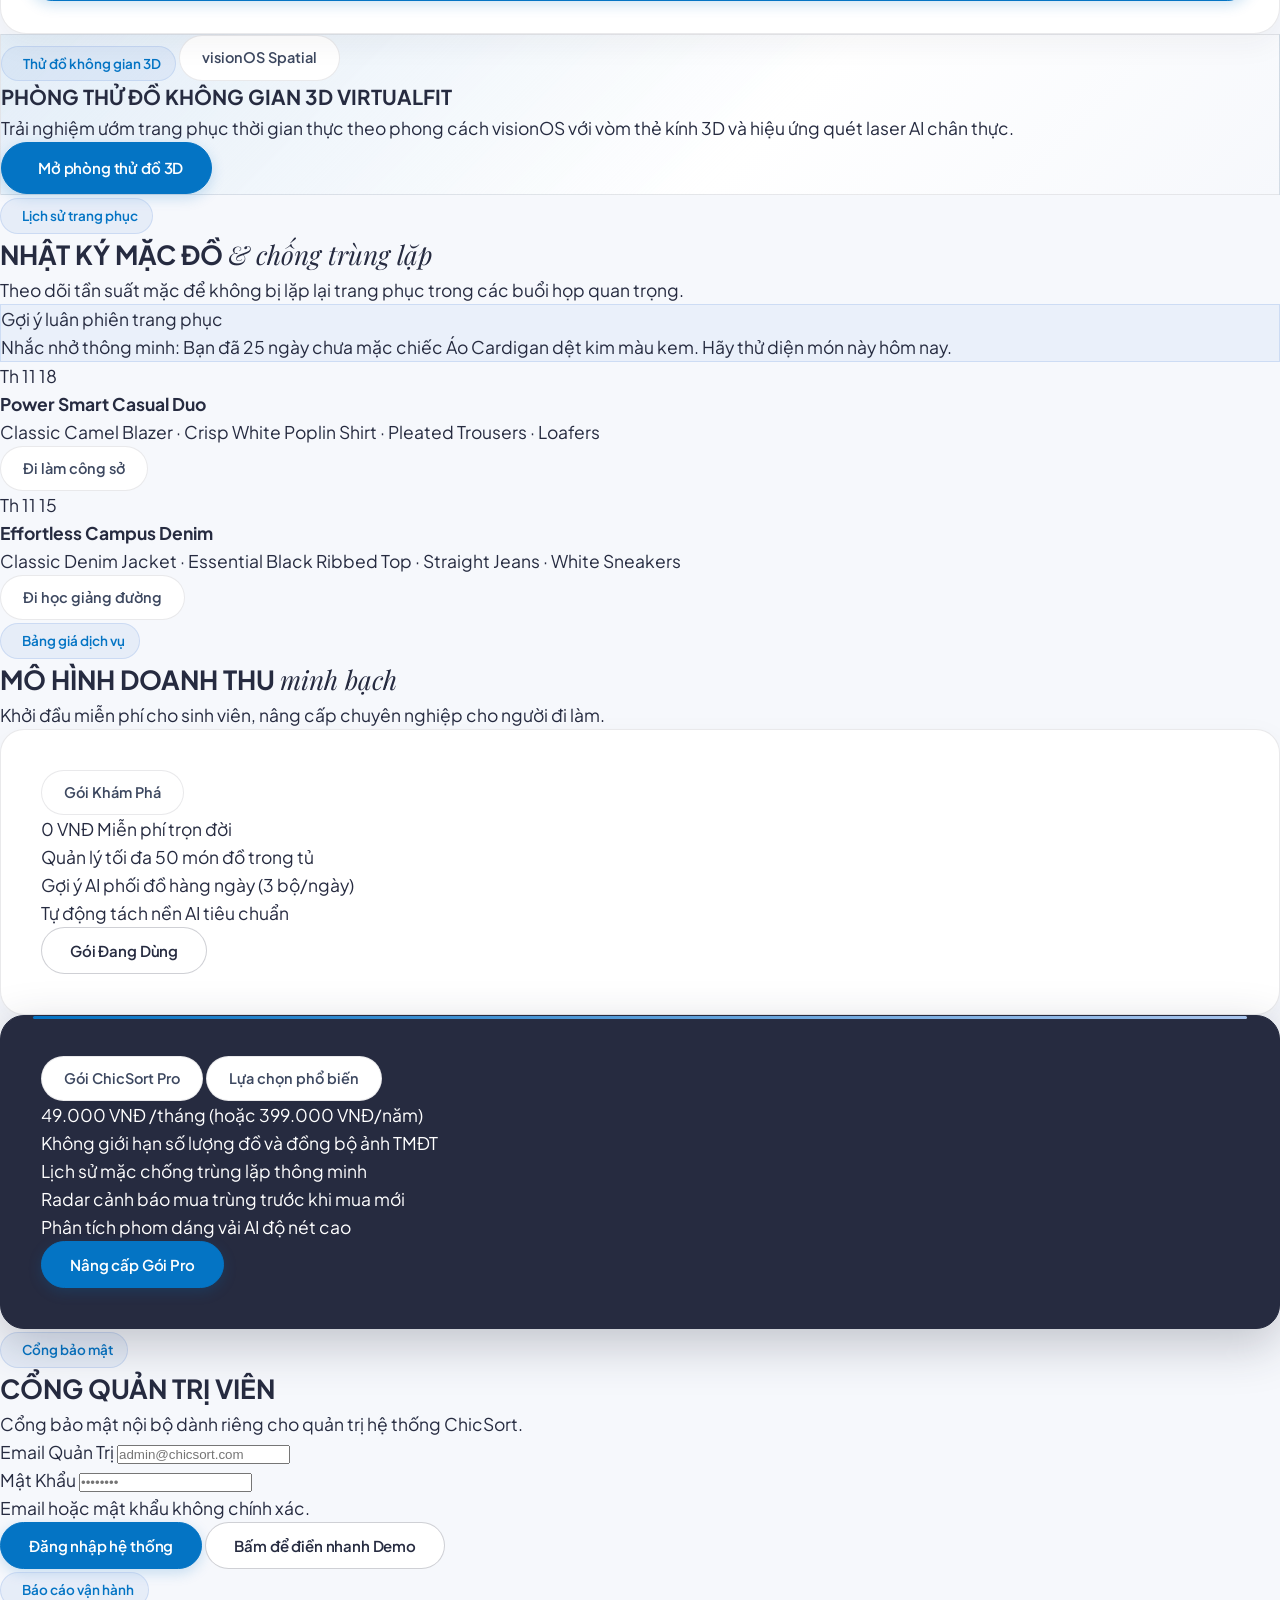
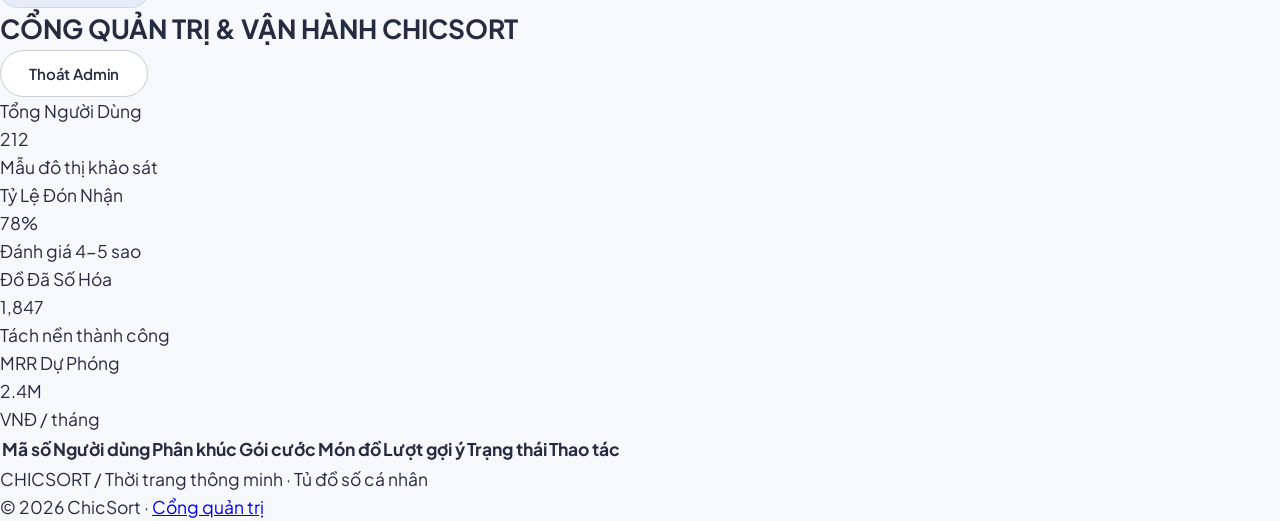
==== commit 35fe7cc5: "feat: add pre-configured hidden user accounts for instant sign in" ====
--- a/index.html
+++ b/index.html
@@ -1325,7 +1325,7 @@
           <div id="auth-error-msg" class="hidden p-3 rounded-xl border border-rose-200 bg-rose-50 text-rose-600 text-xs"></div>
 
           <button type="submit" id="btn-submit-auth" class="btn-editorial-primary w-full text-sm py-3.5 mt-2 flex items-center justify-center gap-2">
-            <span id="btn-submit-text" data-i18n="btnContinueToStyle">Tiếp tục chọn phong cách</span>
+            <span id="btn-submit-text" data-i18n="tabSignIn">Đăng nhập</span>
             <i data-lucide="arrow-right" class="w-4 h-4"></i>
           </button>
         </form>
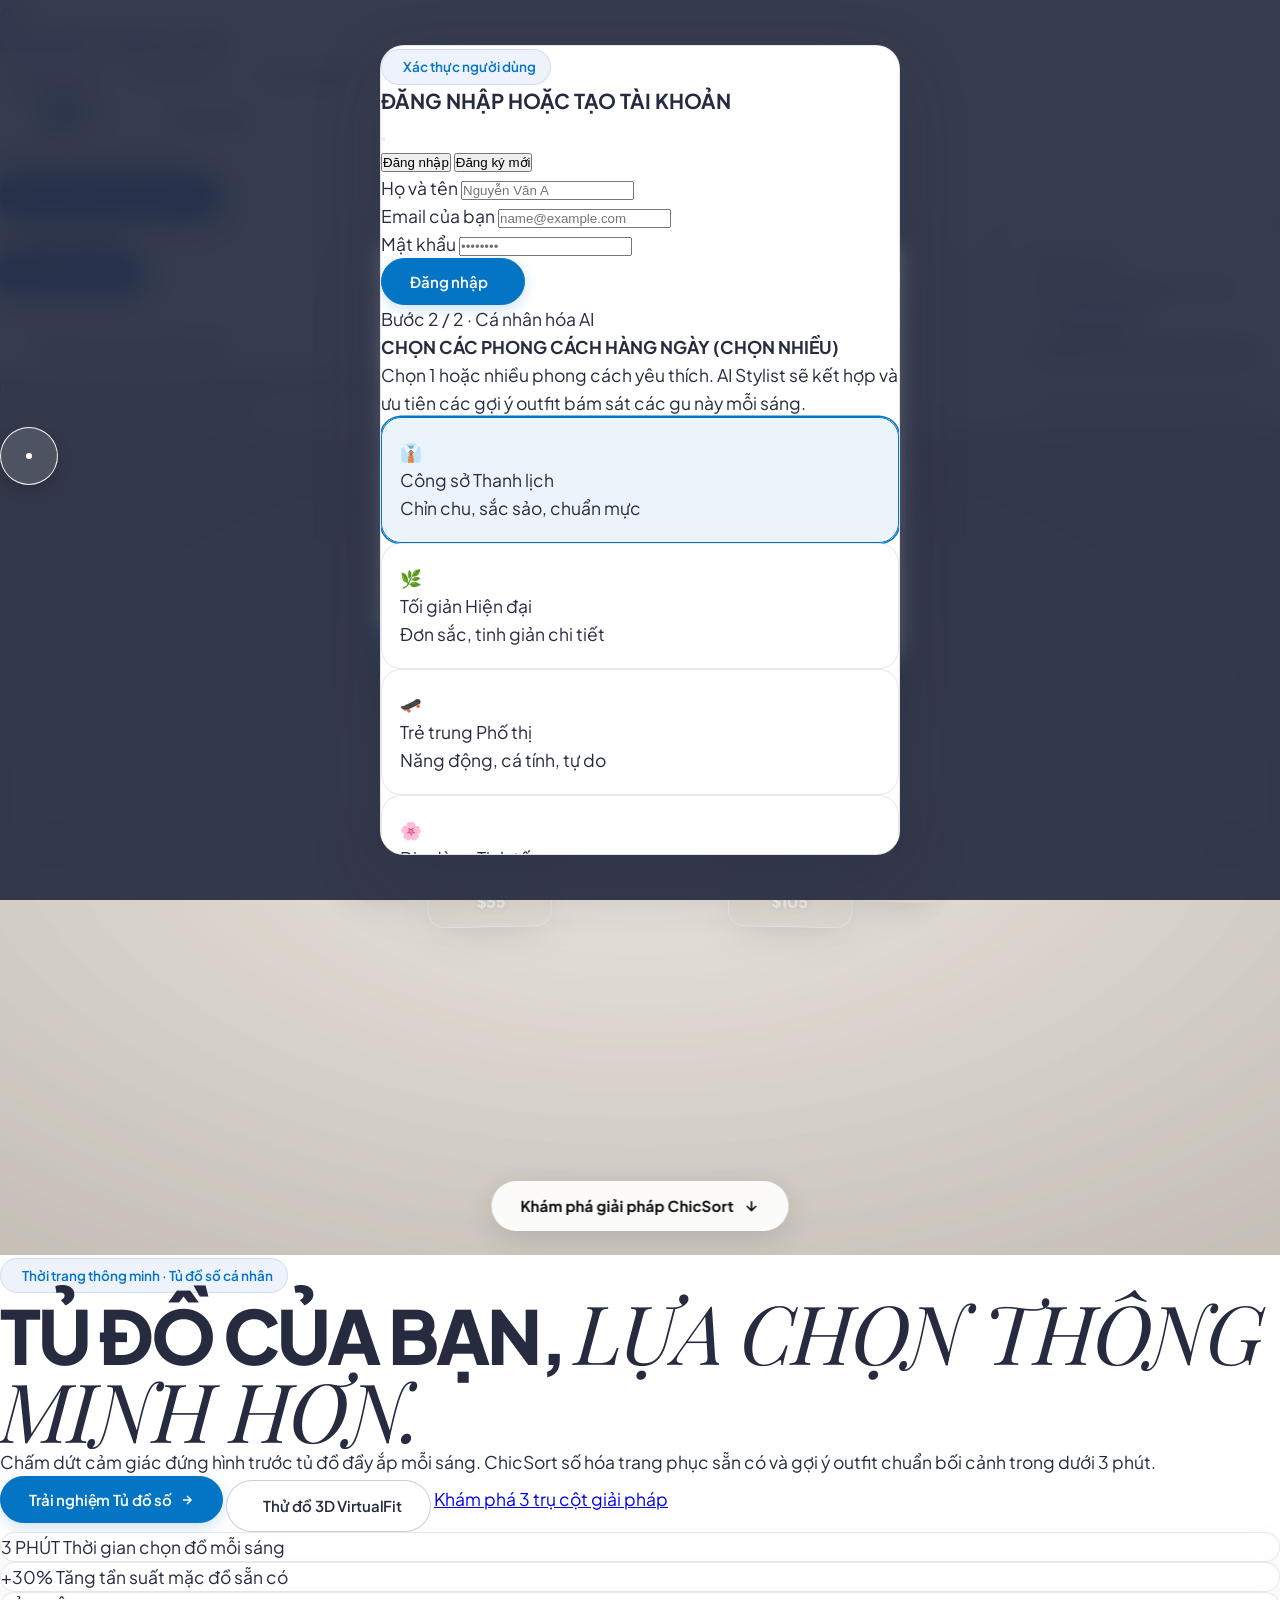
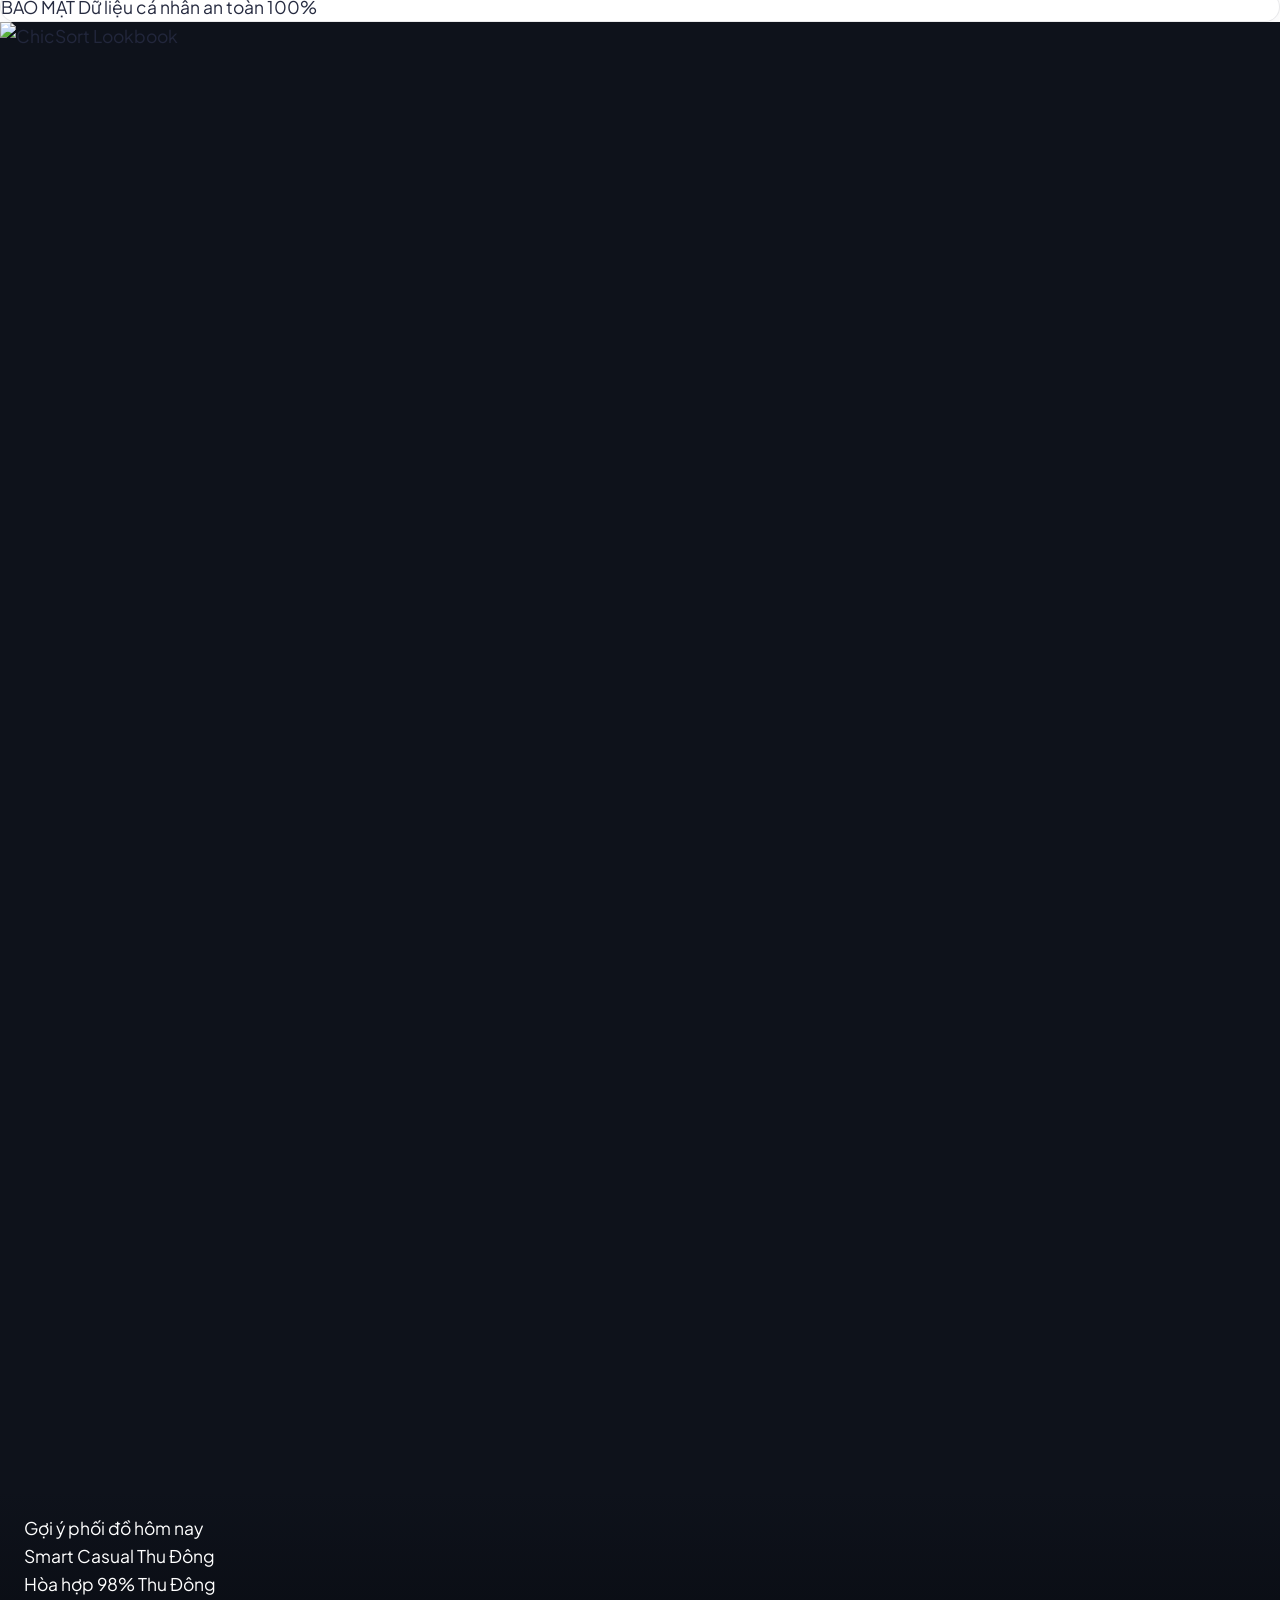
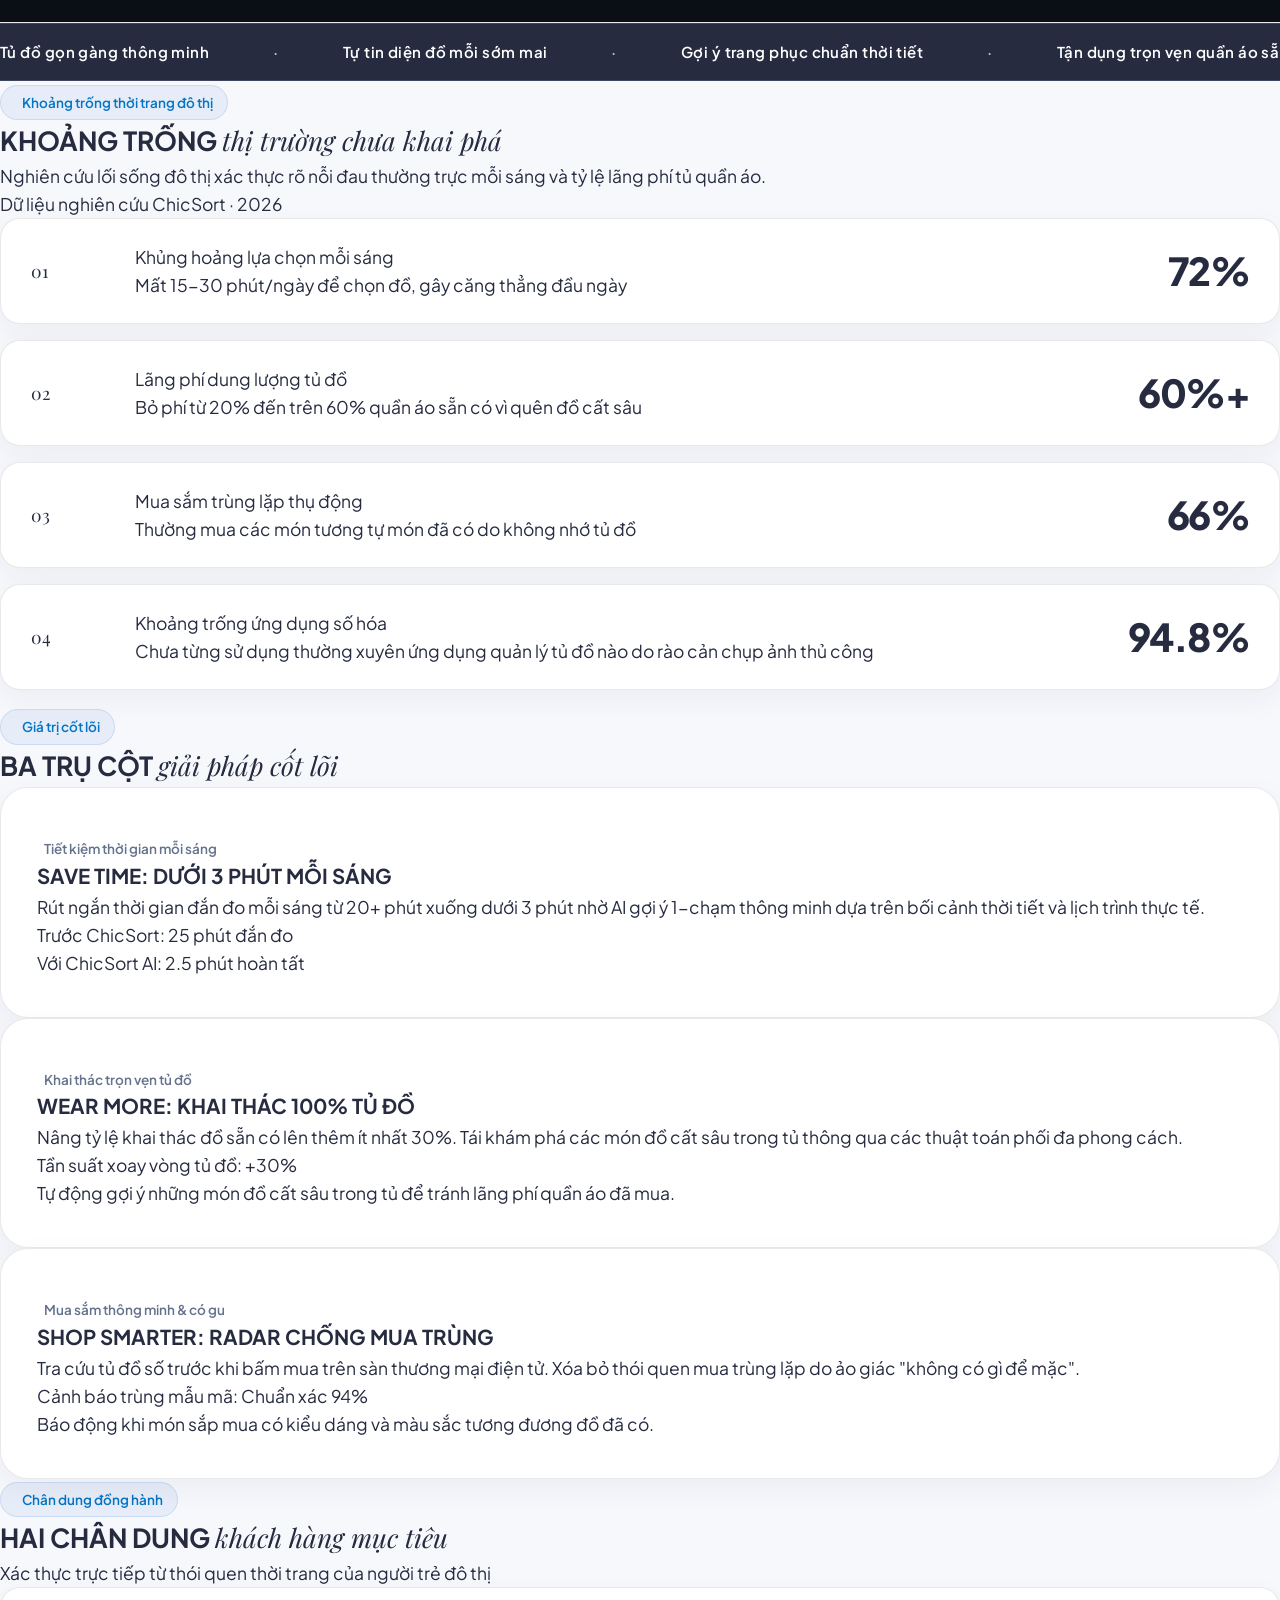
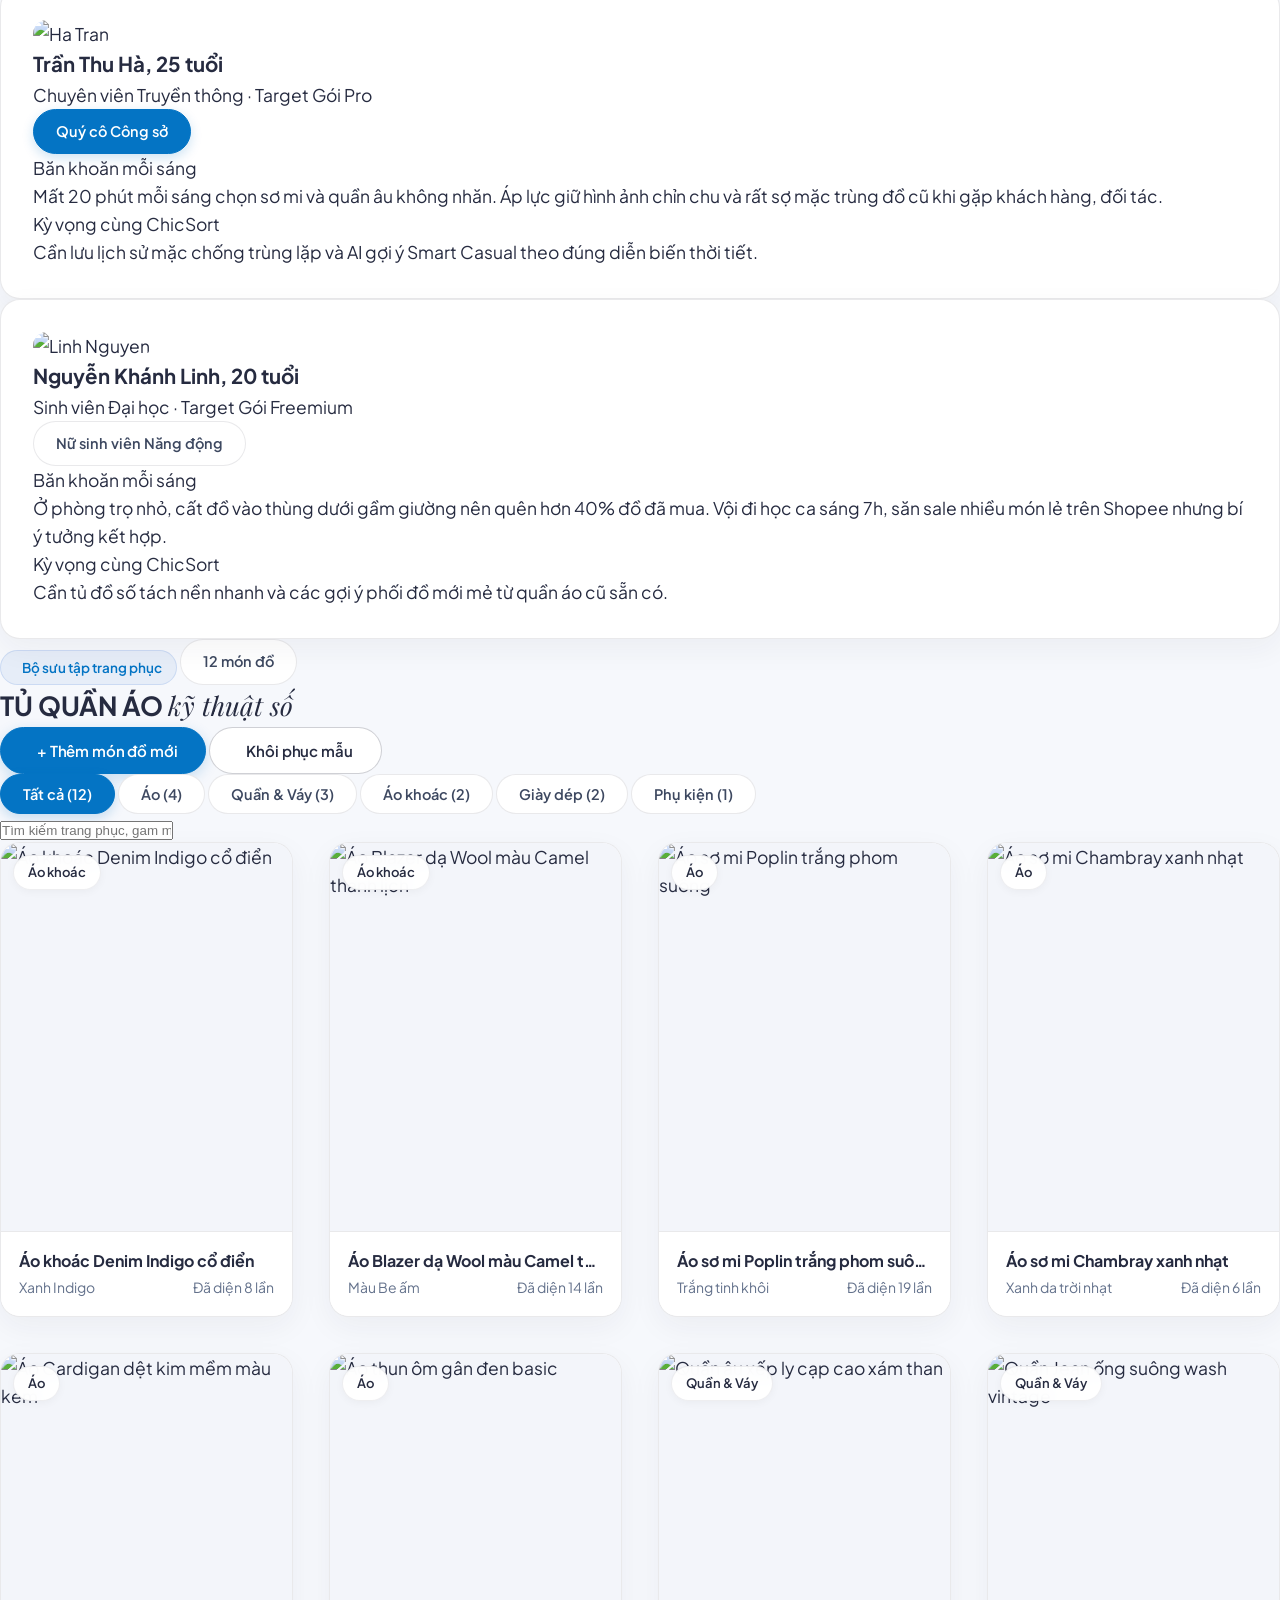
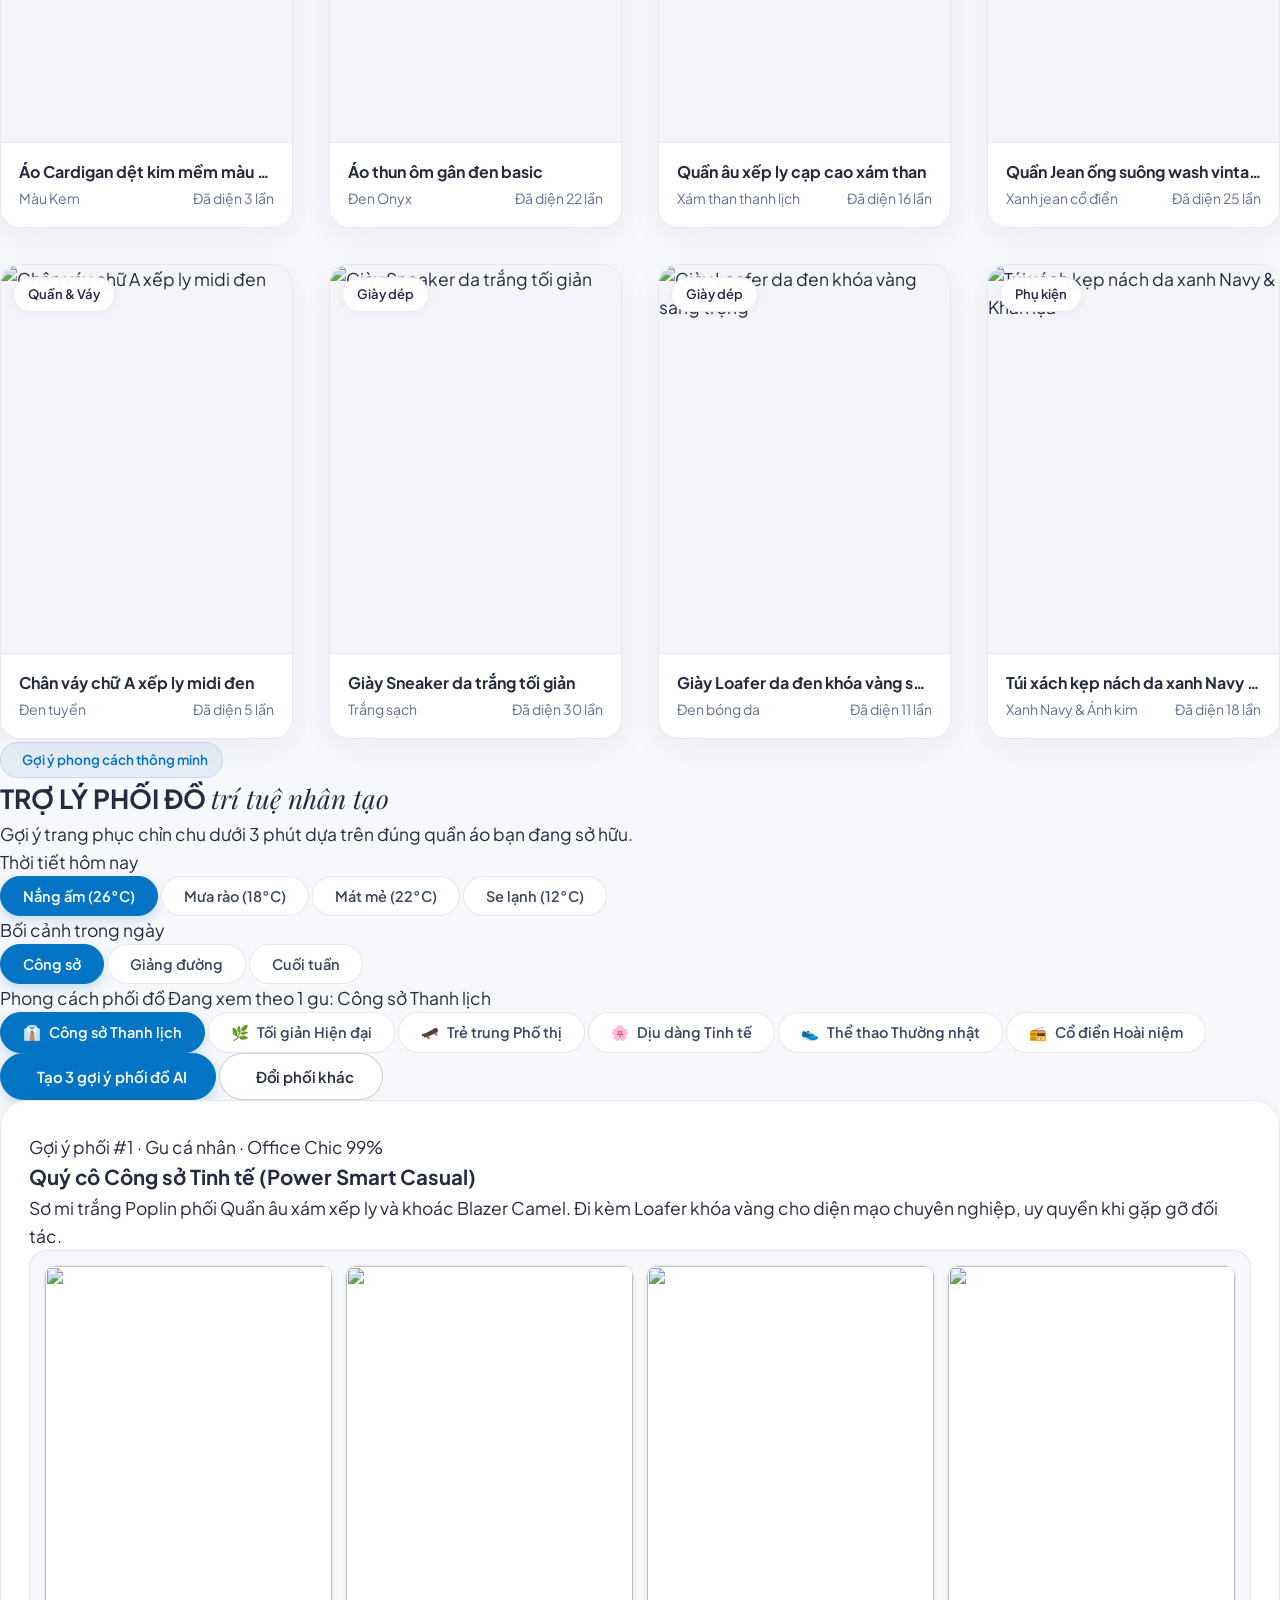
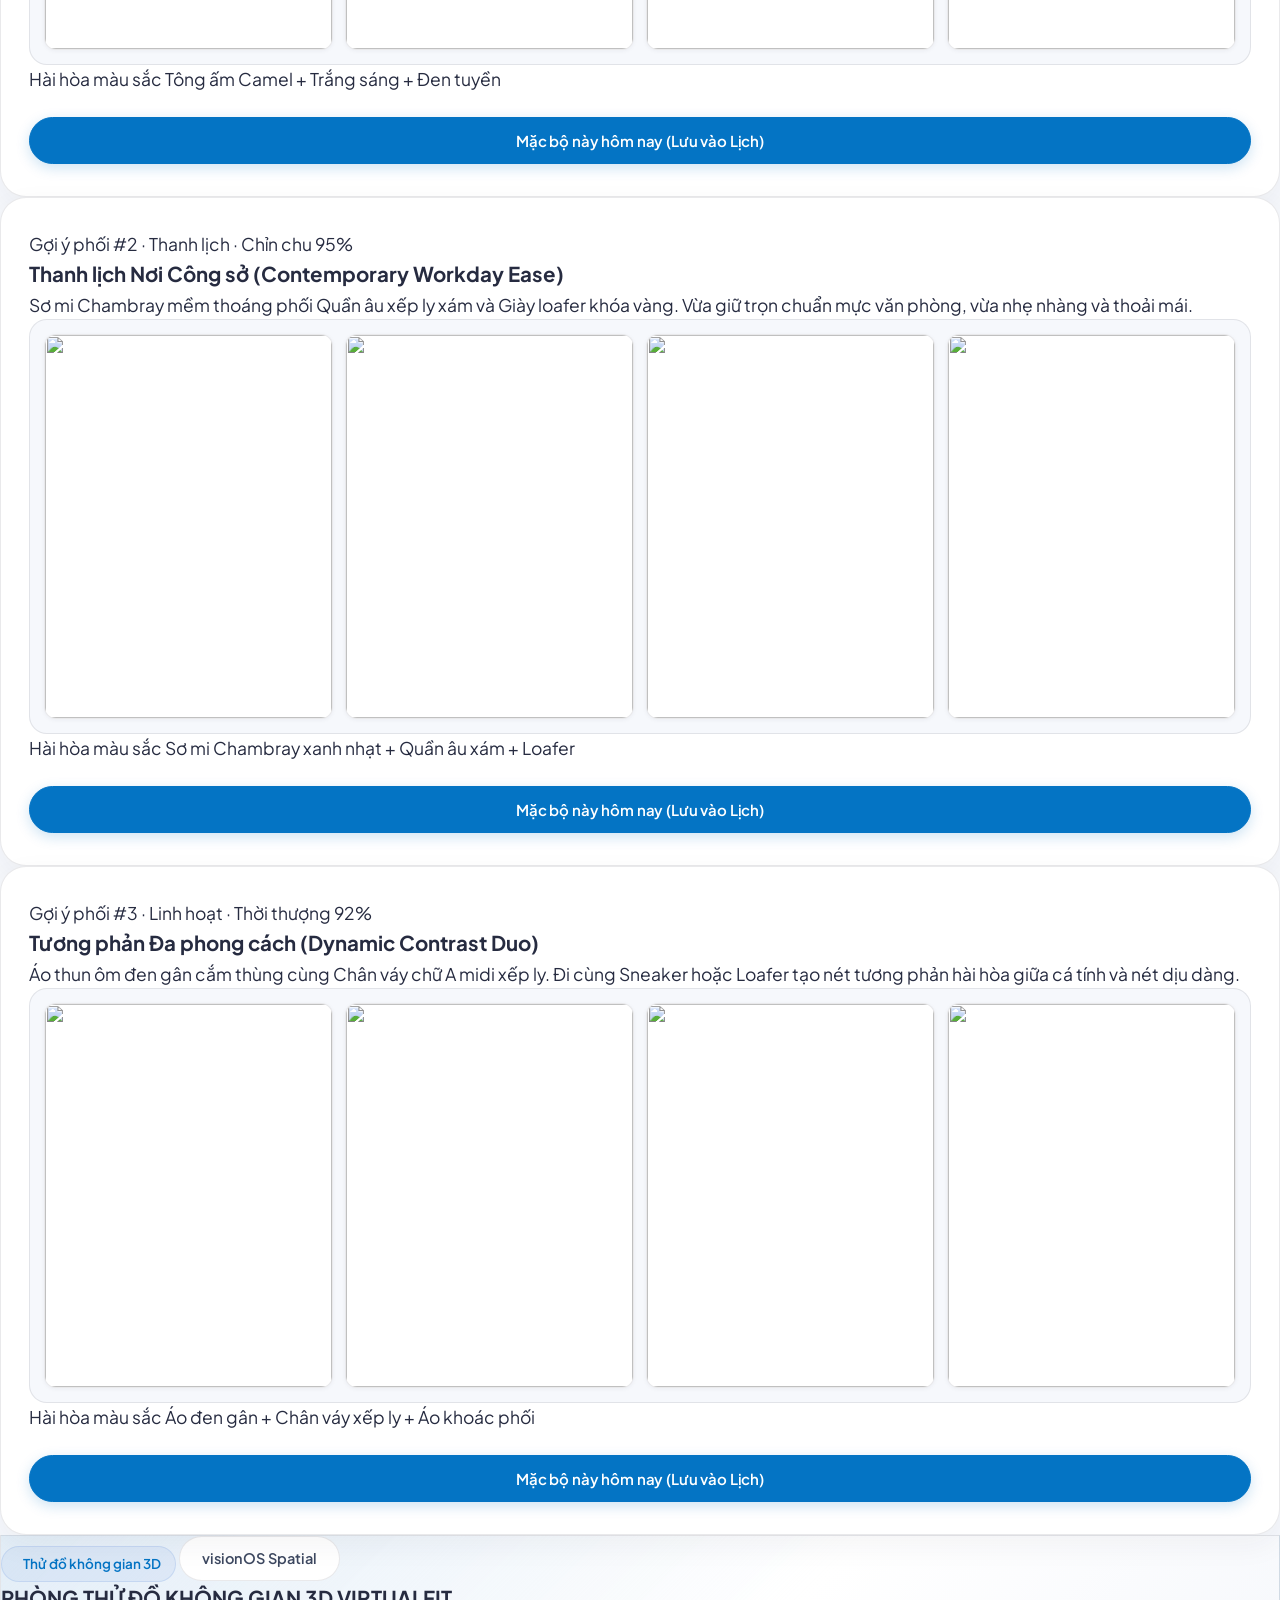
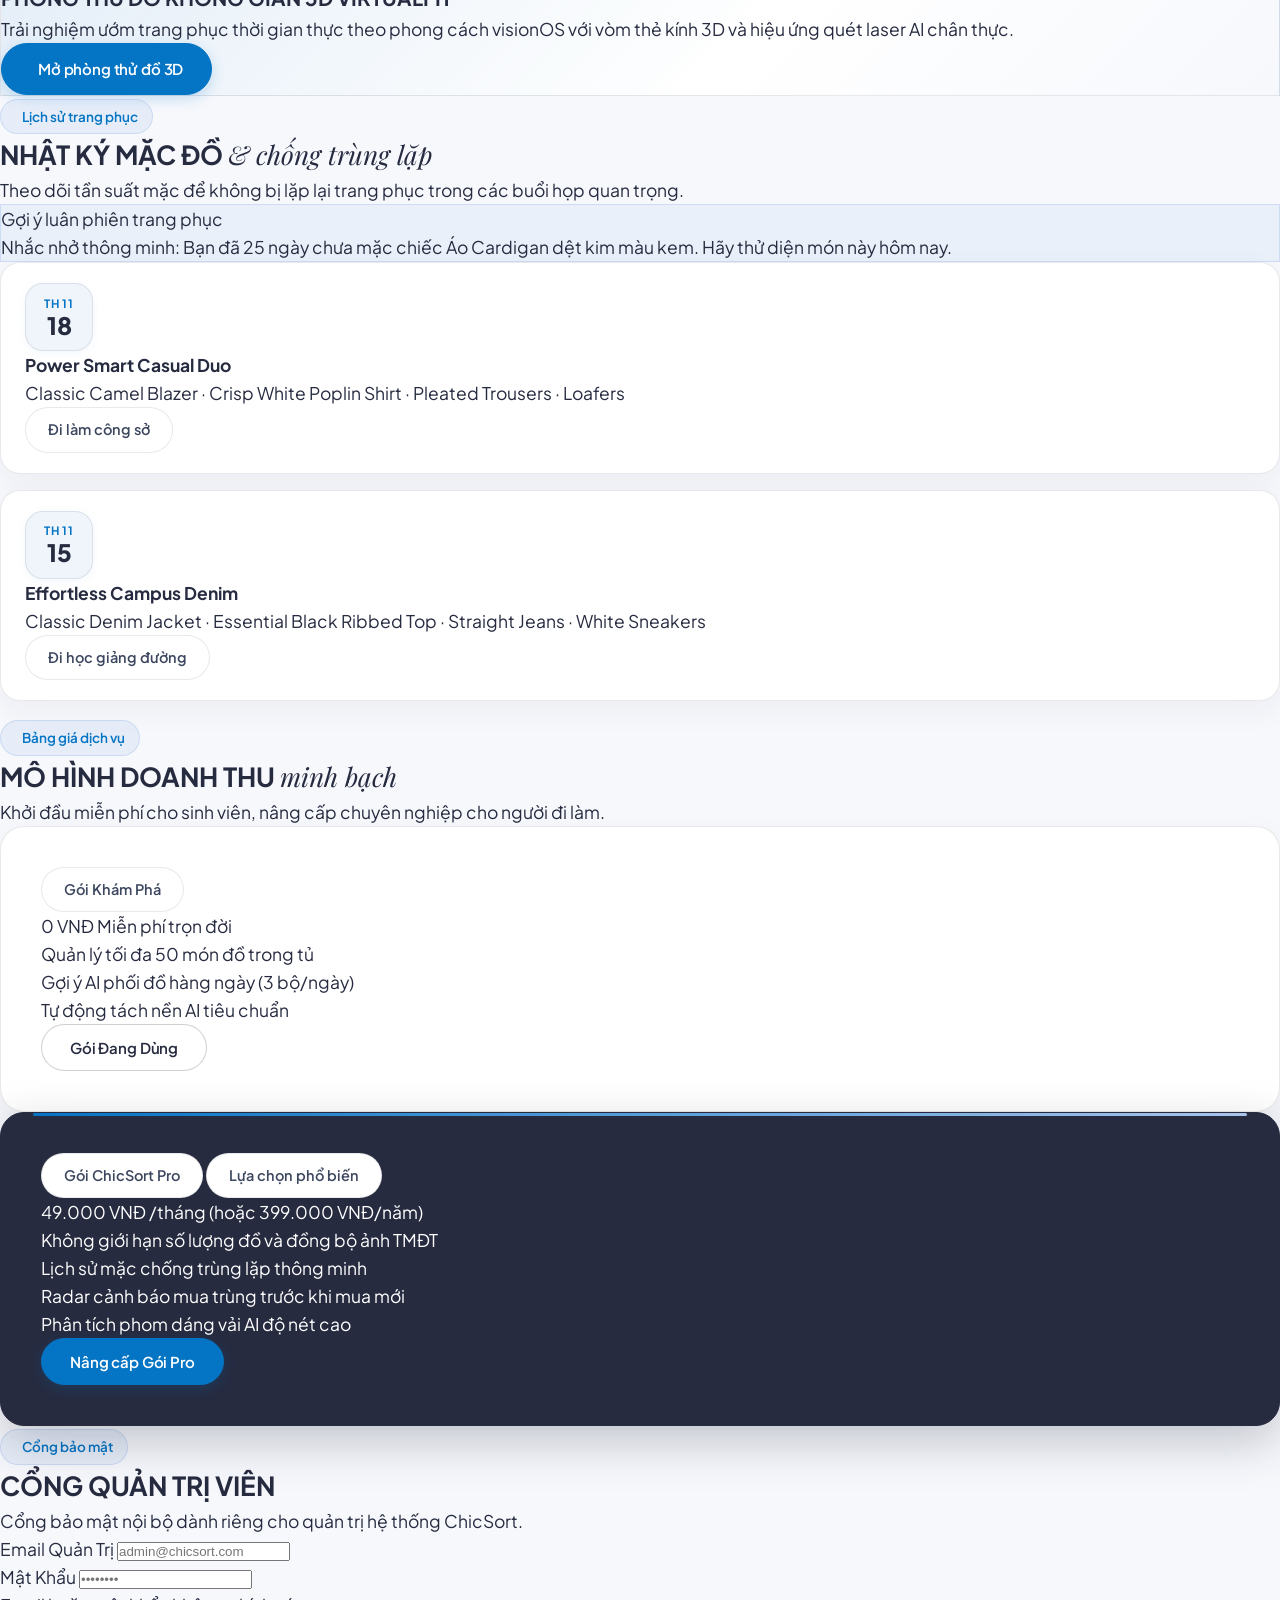
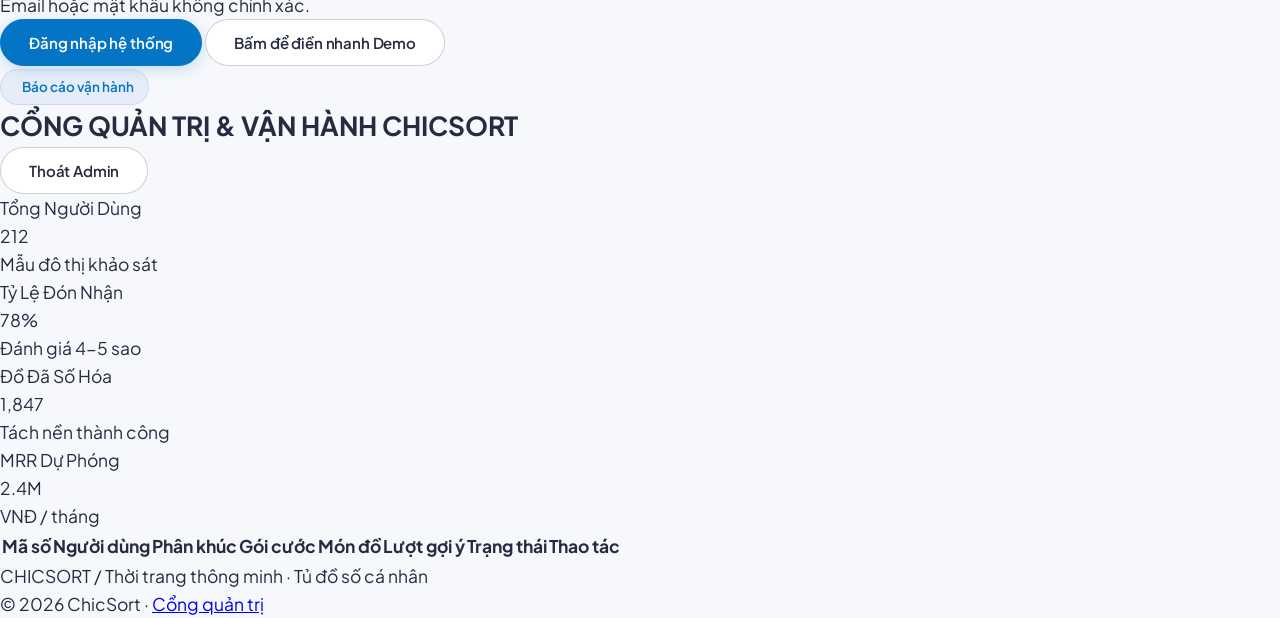
==== commit 2f123fc5: "fix: resolve overlapping boxes and improve spacing across calendar, ticker, wardrobe, and onboarding" ====
--- a/index.html
+++ b/index.html
@@ -393,25 +393,26 @@
       <!-- === FLUID FASHION MARQUEE === -->
       <div class="editorial-ticker">
         <div class="ticker-track">
-          <span>Tủ đồ gọn gàng thông minh</span>
-          <span class="text-[#A8C4EC] font-bold">·</span>
-          <span>Tự tin diện đồ mỗi sớm mai</span>
-          <span class="text-[#A8C4EC] font-bold">·</span>
-          <span>Gợi ý trang phục chuẩn thời tiết</span>
-          <span class="text-[#A8C4EC] font-bold">·</span>
-          <span>Tận dụng trọn vẹn quần áo sẵn có</span>
-          <span class="text-[#A8C4EC] font-bold">·</span>
-          <span>Mua sắm tinh tế và có gu</span>
-          <span class="text-[#A8C4EC] font-bold">·</span>
-          <span>Tủ đồ gọn gàng thông minh</span>
-          <span class="text-[#A8C4EC] font-bold">·</span>
-          <span>Tự tin diện đồ mỗi sớm mai</span>
-          <span class="text-[#A8C4EC] font-bold">·</span>
-          <span>Gợi ý trang phục chuẩn thời tiết</span>
-          <span class="text-[#A8C4EC] font-bold">·</span>
-          <span>Tận dụng trọn vẹn quần áo sẵn có</span>
-          <span class="text-[#A8C4EC] font-bold">·</span>
-          <span>Mua sắm tinh tế và có gu</span>
+          <span class="inline-flex items-center text-white font-medium px-2">Tủ đồ gọn gàng thông minh</span>
+          <span class="ticker-dot text-[#A8C4EC] font-bold select-none">·</span>
+          <span class="inline-flex items-center text-white font-medium px-2">Tự tin diện đồ mỗi sớm mai</span>
+          <span class="ticker-dot text-[#A8C4EC] font-bold select-none">·</span>
+          <span class="inline-flex items-center text-white font-medium px-2">Gợi ý trang phục chuẩn thời tiết</span>
+          <span class="ticker-dot text-[#A8C4EC] font-bold select-none">·</span>
+          <span class="inline-flex items-center text-white font-medium px-2">Tận dụng trọn vẹn quần áo sẵn có</span>
+          <span class="ticker-dot text-[#A8C4EC] font-bold select-none">·</span>
+          <span class="inline-flex items-center text-white font-medium px-2">Mua sắm tinh tế và có gu</span>
+          <span class="ticker-dot text-[#A8C4EC] font-bold select-none">·</span>
+          <span class="inline-flex items-center text-white font-medium px-2">Tủ đồ gọn gàng thông minh</span>
+          <span class="ticker-dot text-[#A8C4EC] font-bold select-none">·</span>
+          <span class="inline-flex items-center text-white font-medium px-2">Tự tin diện đồ mỗi sớm mai</span>
+          <span class="ticker-dot text-[#A8C4EC] font-bold select-none">·</span>
+          <span class="inline-flex items-center text-white font-medium px-2">Gợi ý trang phục chuẩn thời tiết</span>
+          <span class="ticker-dot text-[#A8C4EC] font-bold select-none">·</span>
+          <span class="inline-flex items-center text-white font-medium px-2">Tận dụng trọn vẹn quần áo sẵn có</span>
+          <span class="ticker-dot text-[#A8C4EC] font-bold select-none">·</span>
+          <span class="inline-flex items-center text-white font-medium px-2">Mua sắm tinh tế và có gu</span>
+          <span class="ticker-dot text-[#A8C4EC] font-bold select-none">·</span>
         </div>
       </div>
 
@@ -833,7 +834,7 @@
                 <span data-i18n="matchedStyleNote">Đang đồng bộ với Gu hàng ngày của bạn</span>
               </span>
             </div>
-            <div class="grid grid-cols-2 sm:grid-cols-3 lg:grid-cols-6 gap-3" id="stylist-style-pills">
+            <div class="grid grid-cols-2 sm:grid-cols-3 lg:grid-cols-6 gap-3.5 sm:gap-4" id="stylist-style-pills">
               <button class="soft-pill active py-3 px-3 text-xs sm:text-sm font-semibold justify-center rounded-xl" data-style-choice="office" data-style-pill="office">
                 <span>👔</span> <span data-i18n="styleOfficeTitle">Công sở</span>
               </button>
@@ -937,8 +938,8 @@
         </div>
 
         <!-- Chronological Ledger List -->
-        <div class="bg-white border border-slate-200 rounded-2xl overflow-hidden divide-y divide-slate-100 shadow-sm" id="calendar-logs-list">
-          <!-- Rendered dynamically via app.js -->
+        <div class="space-y-4 sm:space-y-5" id="calendar-logs-list">
+          <!-- Rendered dynamically via app.js as individual spacious cards -->
         </div>
 
       </div>
@@ -1342,7 +1343,7 @@
         </div>
 
         <!-- 6 Extended Style Cards Grid (Multi-Select) -->
-        <div class="grid grid-cols-2 gap-3" id="onboarding-styles-grid">
+        <div class="grid grid-cols-2 gap-4 sm:gap-4.5" id="onboarding-styles-grid">
           <!-- Card 1 -->
           <div class="style-select-card active p-4 rounded-2xl border text-left transition relative cursor-pointer" data-style-id="office">
             <div class="text-2xl mb-1.5">👔</div>
--- a/css/styles.css
+++ b/css/styles.css
@@ -682,38 +682,44 @@
    ============================================================ */
 
 .editorial-ticker {
-  background: #161C2B;
-  color: #F2F6FC;
-  padding: 14px 0;
+  background: #262B40 !important;
+  color: #FFFFFF !important;
+  padding: 16px 0;
   overflow: hidden;
   font-family: var(--font-display);
-  font-size: 14.5px;
+  font-size: 15px;
   font-weight: 600;
   letter-spacing: 0.03em;
-  border-top: 1px solid rgba(168, 196, 236, 0.12);
-  border-bottom: 1px solid rgba(168, 196, 236, 0.12);
+  border-top: 1px solid rgba(168, 196, 236, 0.18);
+  border-bottom: 1px solid rgba(168, 196, 236, 0.18);
 }
 
 .editorial-ticker span {
-  color: #F2F6FC;
+  color: #FFFFFF !important;
+}
+
+.editorial-ticker .ticker-dot {
+  color: #A8C4EC !important;
+  margin: 0 16px;
 }
 
 html.dark .editorial-ticker {
   background: #0B0E17 !important;
-  color: #F2F6FC !important;
+  color: #FFFFFF !important;
   border-top: 1px solid var(--border-hairline) !important;
   border-bottom: 1px solid var(--border-hairline) !important;
 }
 
 html.dark .editorial-ticker span {
-  color: #F2F6FC !important;
+  color: #FFFFFF !important;
 }
 
 .ticker-track {
   display: flex;
+  align-items: center;
   white-space: nowrap;
-  animation: tickerSlide 35s linear infinite;
-  gap: 32px;
+  animation: tickerSlide 40s linear infinite;
+  gap: 48px;
 }
 
 .ticker-track:hover {
@@ -893,10 +899,6 @@
     grid-template-columns: repeat(4, 1fr);
     gap: 36px;
   }
-  /* Stagger every even column down by 36px */
-  #wardrobe-grid > *:nth-child(even) {
-    margin-top: 36px;
-  }
 }
 
 /* ============================================================
@@ -1184,17 +1186,21 @@
 .outfit-thumbnails-strip {
   display: grid;
   grid-template-columns: repeat(4, 1fr);
-  gap: 8px;
-  padding: 10px;
+  gap: 12px;
+  padding: 14px;
   background: var(--paper);
   border: 1px solid var(--border-hairline);
+  border-radius: 18px;
 }
 
 .outfit-thumb-cell {
   aspect-ratio: 3/4;
   overflow: hidden;
   background: white;
+  border-radius: 12px;
+  border: 1px solid var(--border-hairline);
   position: relative;
+  box-shadow: 0 1px 4px rgba(38, 43, 64, 0.05);
 }
 
 .outfit-thumb-img {
@@ -1366,9 +1372,9 @@
 /* Style Select Cards (Onboarding Step 2) */
 .style-select-card {
   background: white;
-  border: 1px solid var(--border-hairline);
-  border-radius: 18px;
-  padding: 16px;
+  border: 1.5px solid var(--border-hairline);
+  border-radius: 20px;
+  padding: 20px 18px;
   text-align: left;
   cursor: pointer;
   position: relative;
@@ -1382,8 +1388,8 @@
 }
 
 .style-select-card.active {
-  border-color: var(--cobalt);
-  background: rgba(4, 116, 196, 0.08);
+  border-color: var(--cobalt) !important;
+  background: rgba(4, 116, 196, 0.08) !important;
   box-shadow: 0 0 0 1.5px var(--cobalt);
 }
 
@@ -1399,6 +1405,80 @@
 html.dark .style-select-card.active {
   border-color: var(--cobalt);
   background: rgba(4, 116, 196, 0.22);
+}
+
+/* ============================================================
+   CALENDAR WEAR LOG CARDS & DATE BADGES
+   ============================================================ */
+
+.calendar-log-card {
+  background: white;
+  border: 1px solid var(--border-hairline);
+  border-radius: 20px;
+  padding: 20px 24px;
+  box-shadow: var(--shadow-soft);
+  transition: all 0.25s ease;
+  margin-bottom: 16px;
+}
+
+.calendar-log-card:hover {
+  border-color: var(--color-steel);
+  box-shadow: var(--shadow-hover);
+  transform: translateY(-2px);
+}
+
+.calendar-date-badge {
+  width: 68px;
+  height: 68px;
+  min-width: 68px;
+  min-height: 68px;
+  border-radius: 18px;
+  border: 1px solid var(--border-hairline);
+  background: var(--cobalt-subtle);
+  display: flex;
+  flex-direction: column;
+  align-items: center;
+  justify-content: center;
+  padding: 6px;
+  text-align: center;
+  flex-shrink: 0;
+  box-shadow: 0 2px 8px rgba(4, 116, 196, 0.06);
+}
+
+.calendar-date-badge .badge-month {
+  font-size: 11.5px;
+  font-weight: 700;
+  text-transform: uppercase;
+  letter-spacing: 0.08em;
+  color: var(--cobalt);
+  line-height: 1;
+  margin-bottom: 3px;
+}
+
+.calendar-date-badge .badge-day {
+  font-family: var(--font-display);
+  font-size: 24px;
+  font-weight: 900;
+  color: var(--ink);
+  line-height: 1;
+}
+
+html.dark .calendar-log-card {
+  background: #111522;
+  border-color: var(--border-hairline);
+}
+
+html.dark .calendar-log-card:hover {
+  border-color: var(--color-steel);
+}
+
+html.dark .calendar-date-badge {
+  background: rgba(255, 255, 255, 0.06);
+  border-color: rgba(255, 255, 255, 0.1);
+}
+
+html.dark .calendar-date-badge .badge-day {
+  color: #FFFFFF;
 }
 
 /* ============================================================
@@ -1823,11 +1903,11 @@
 }
 
 .vf-arrow-prev {
-  left: calc(max(18px, 1.8vw) + 72px);
+  left: max(20px, 2.5vw);
 }
 
 .vf-arrow-next {
-  right: max(18px, 1.8vw);
+  right: max(20px, 2.5vw);
 }
 
 .vf-buy {
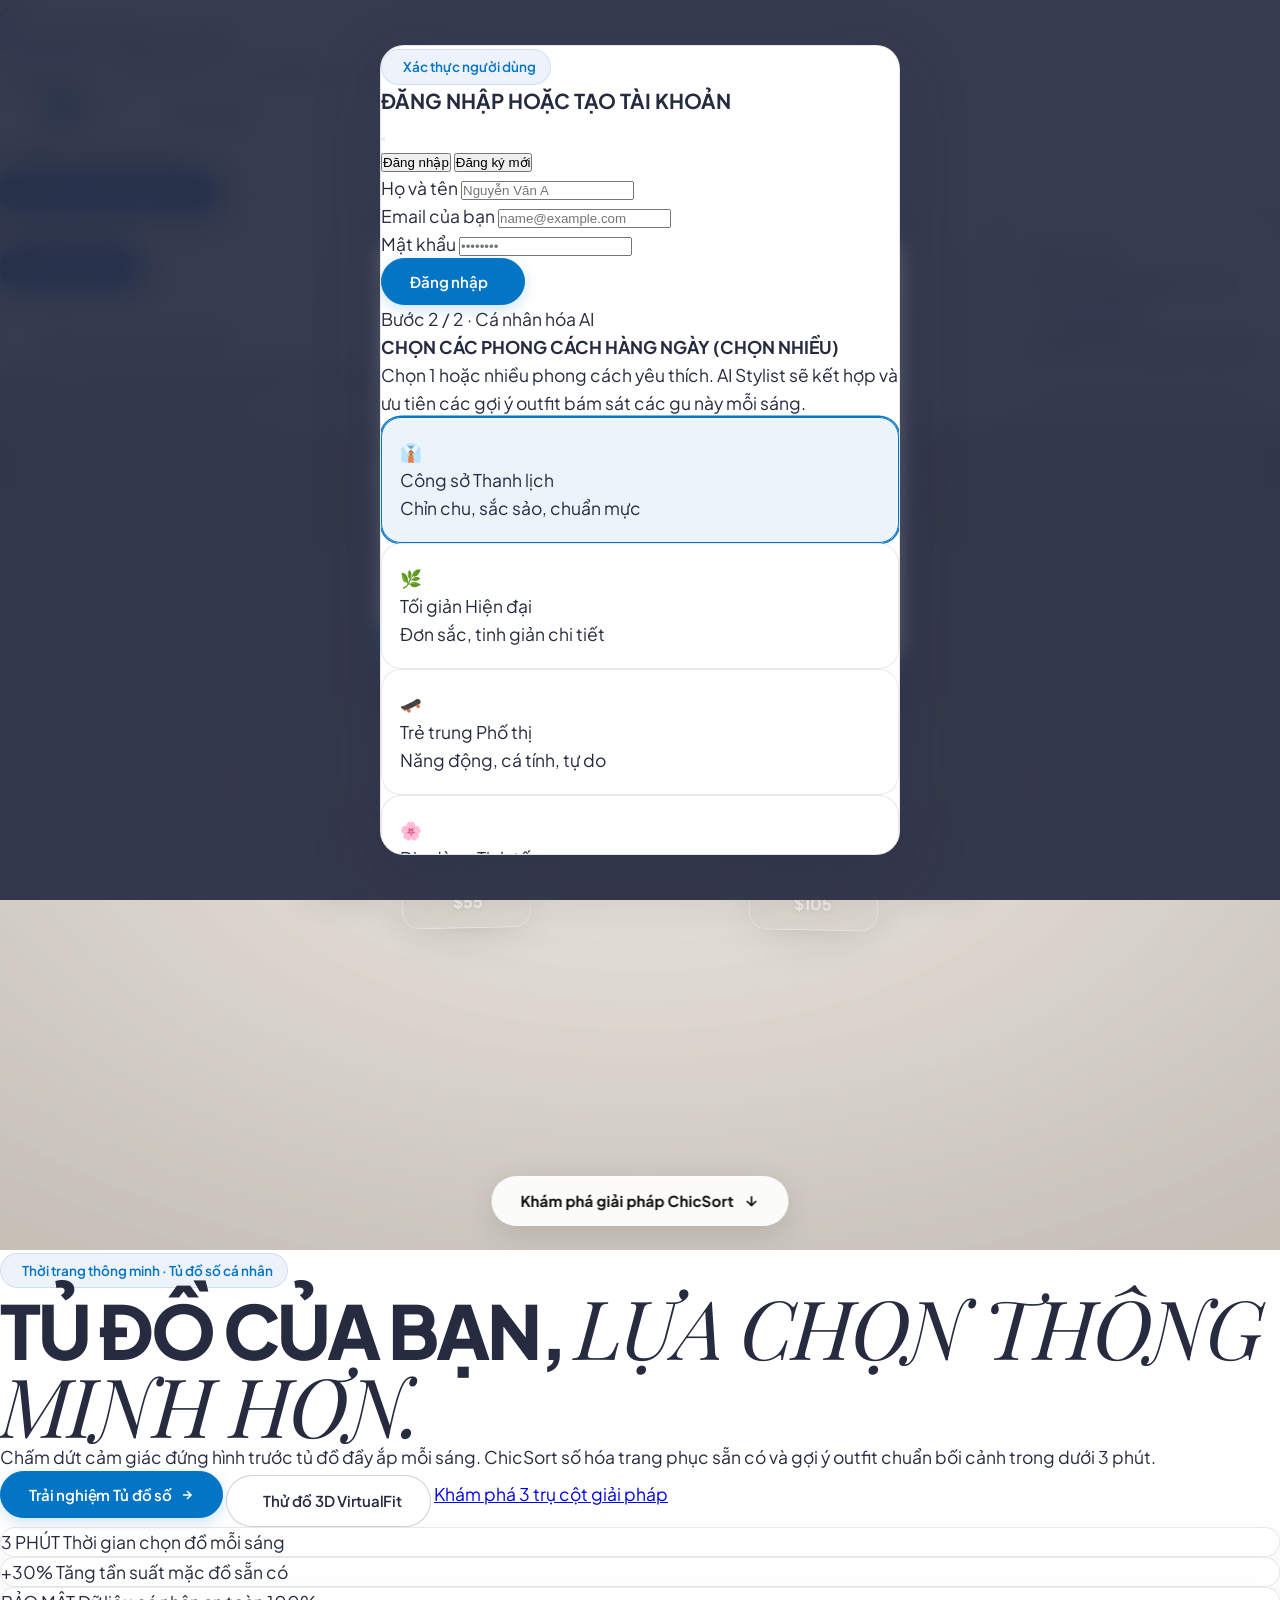
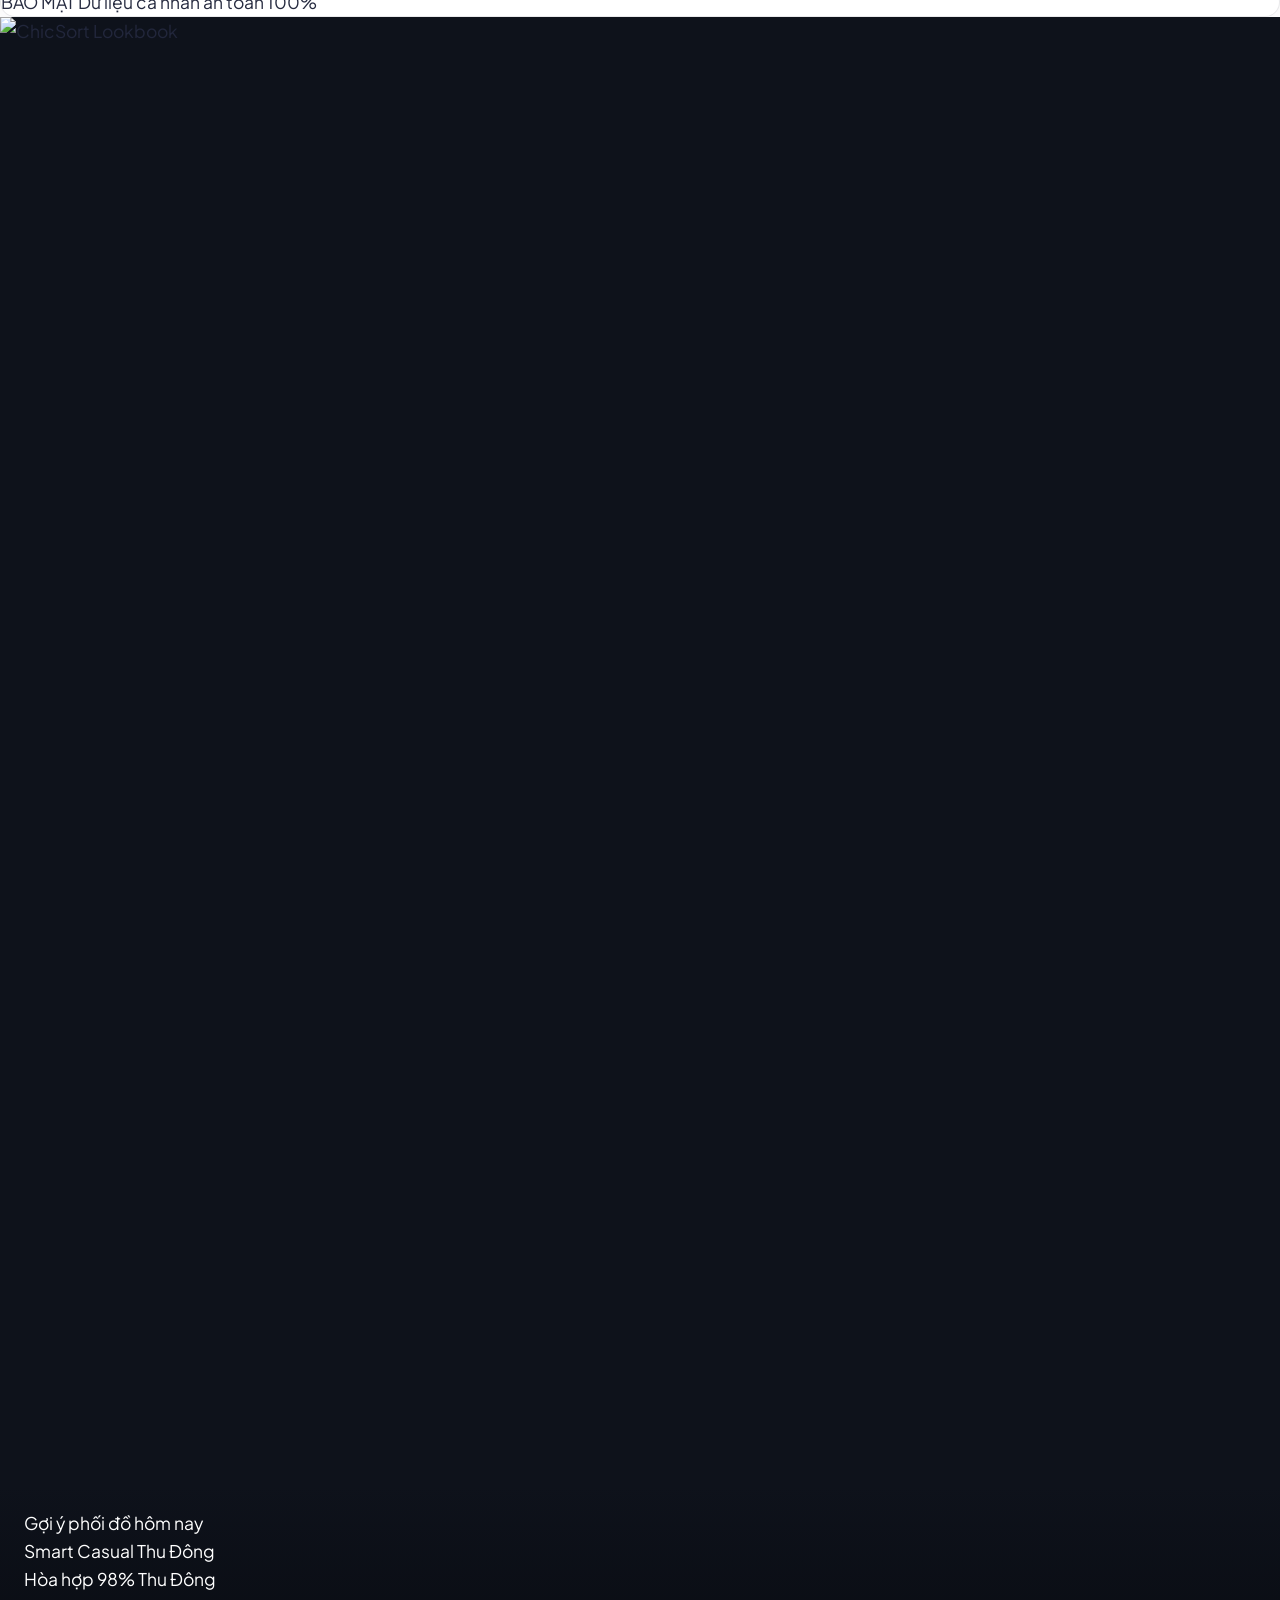
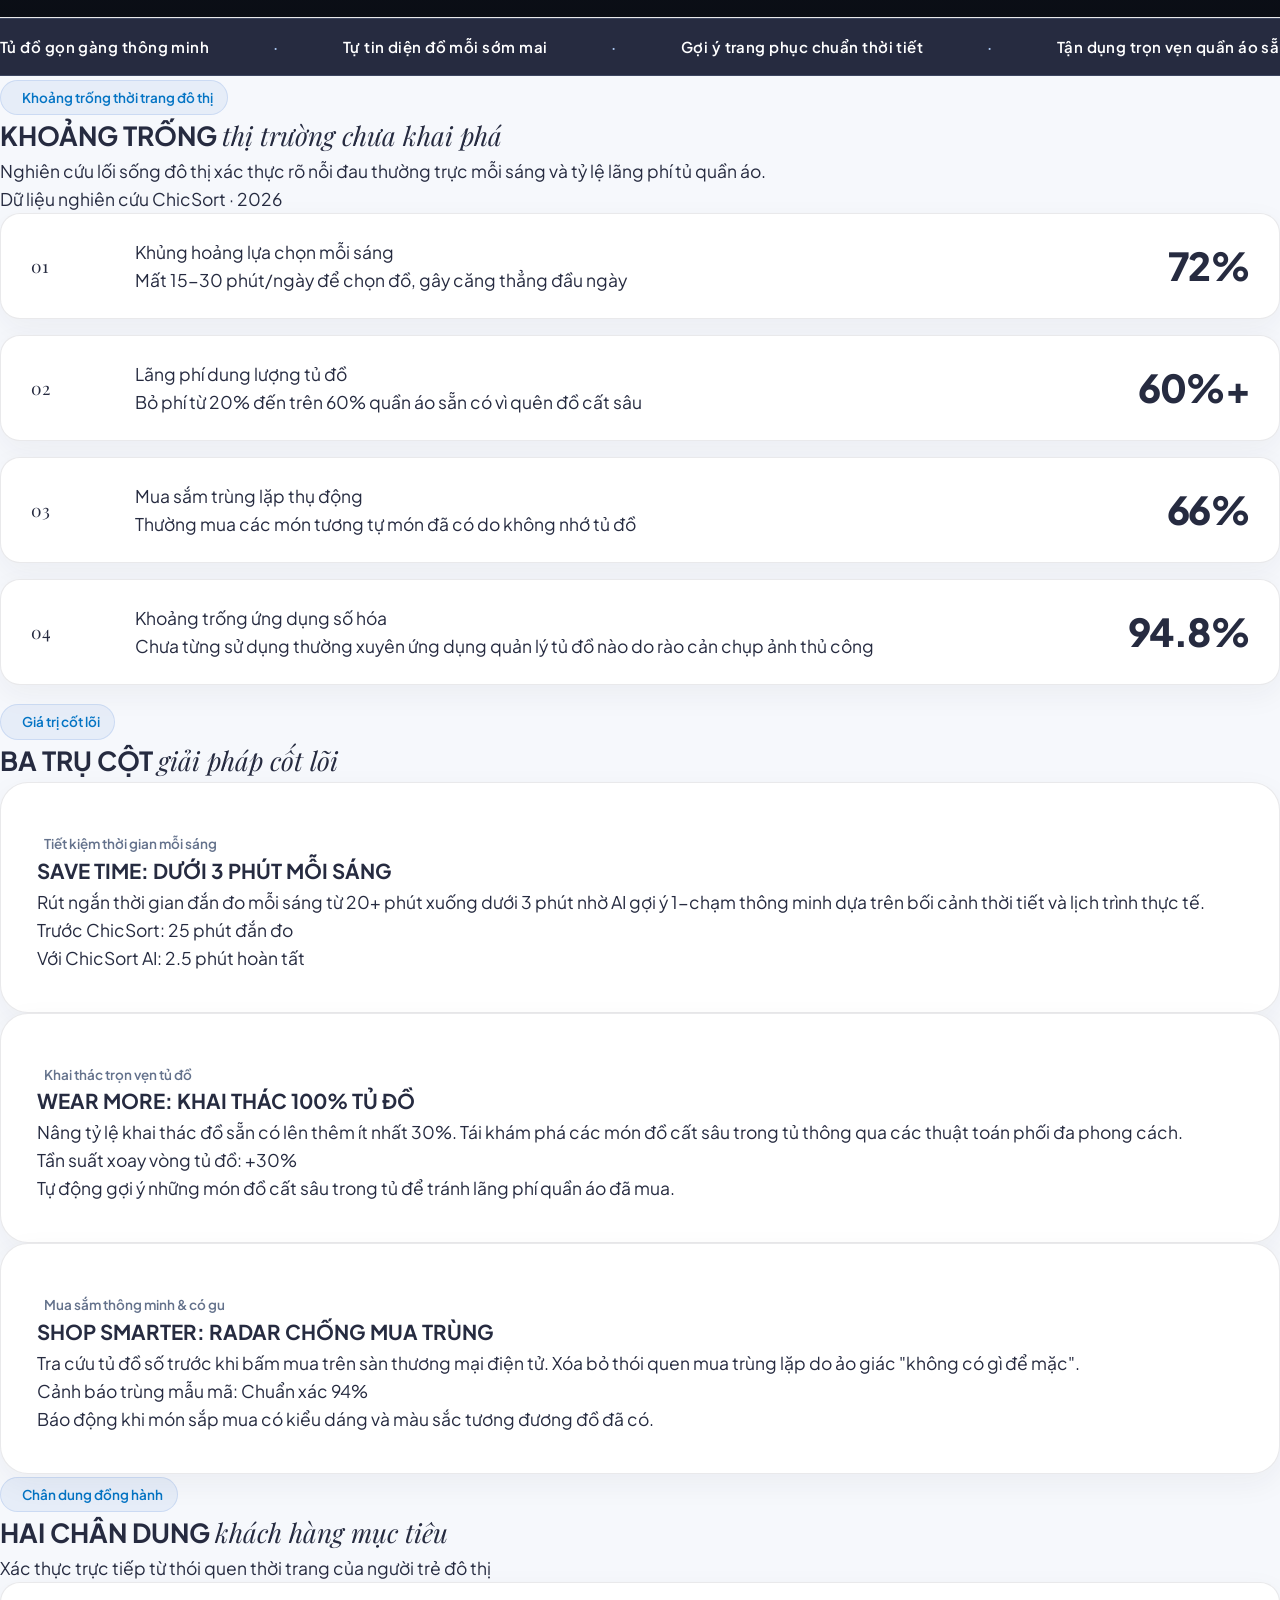
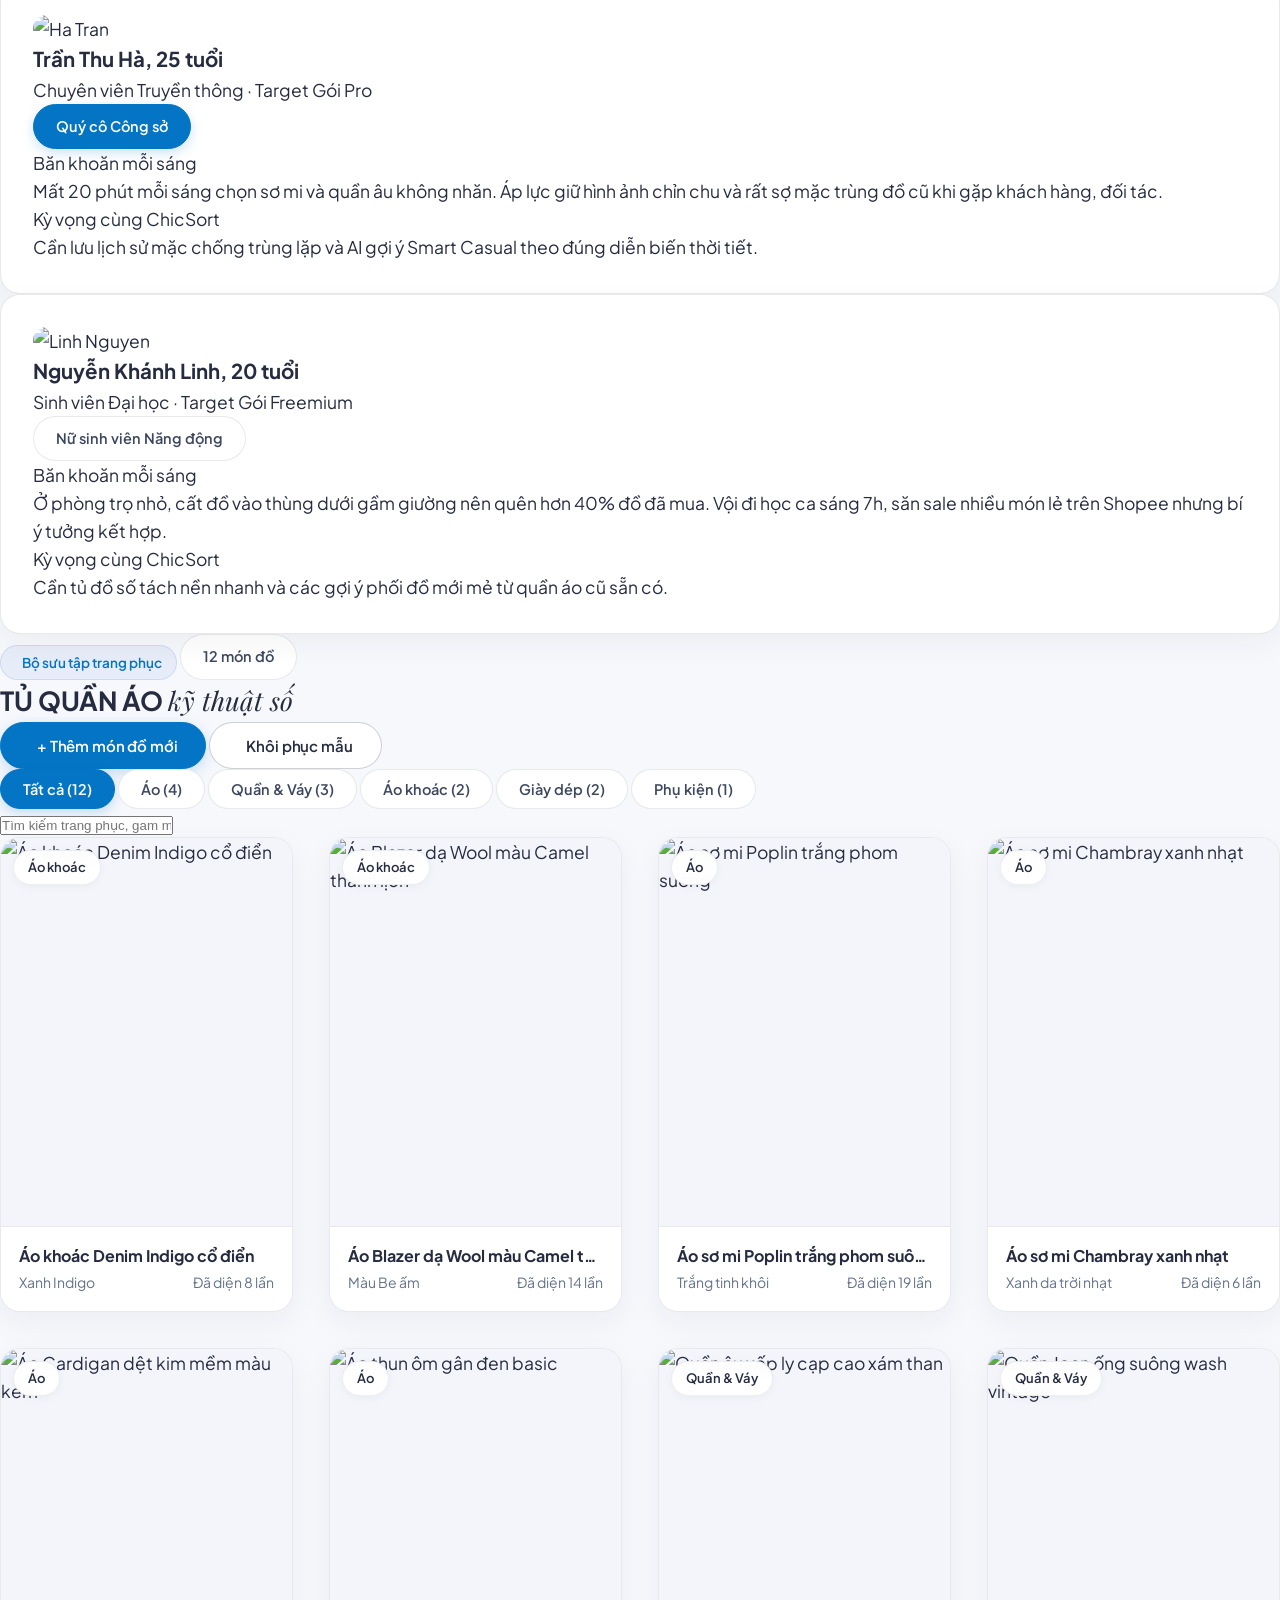
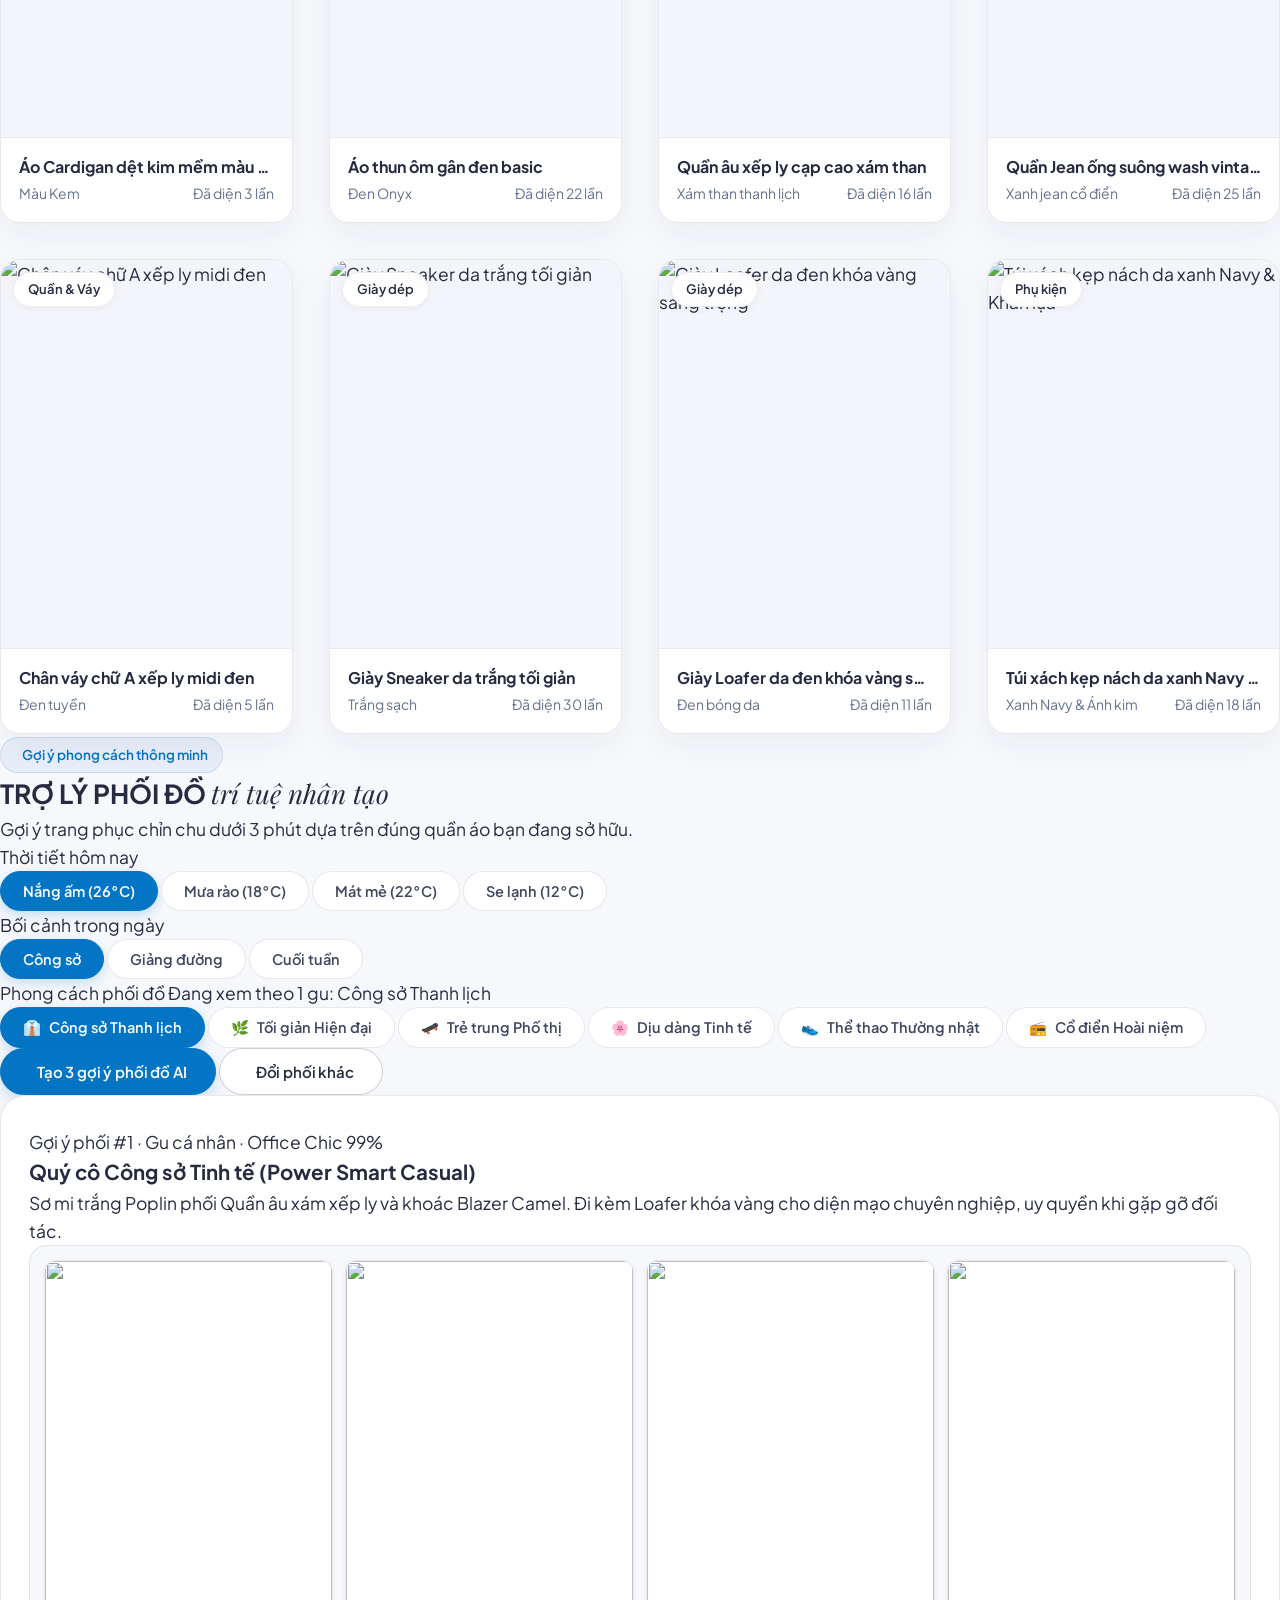
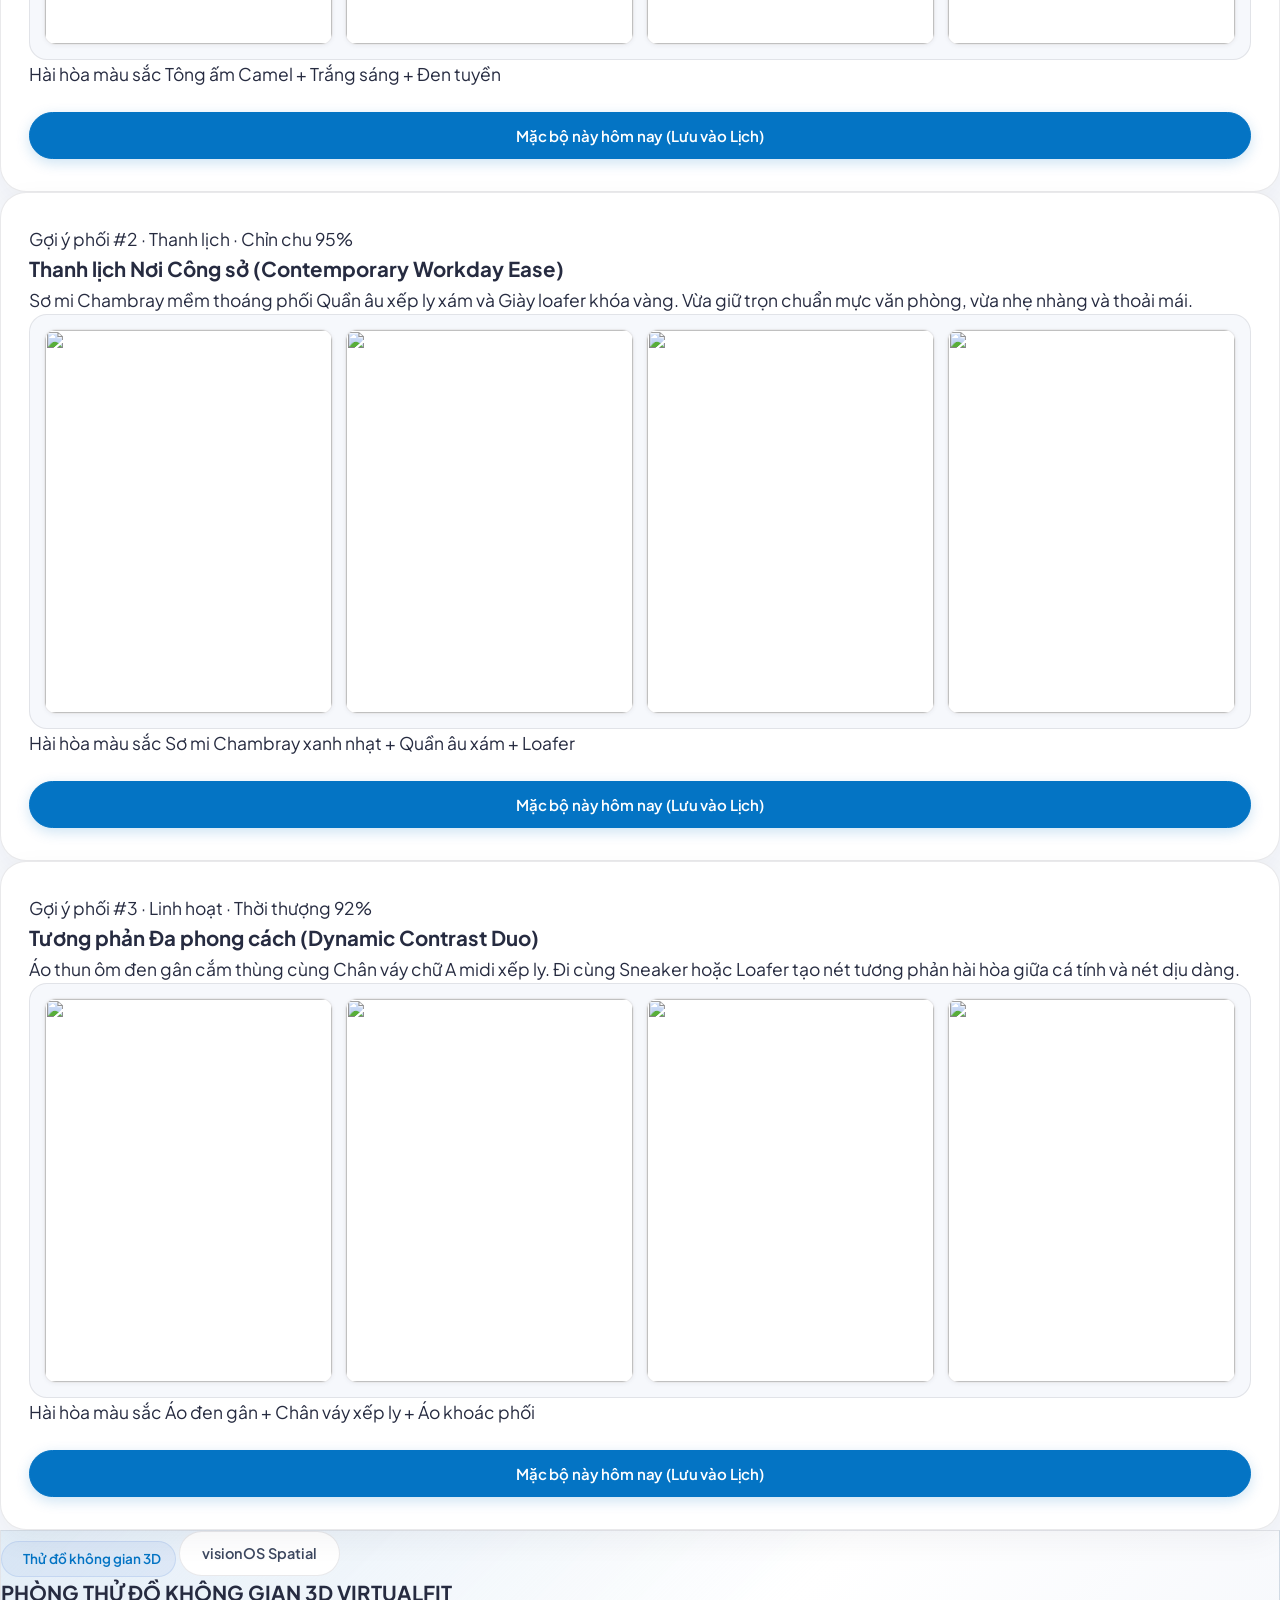
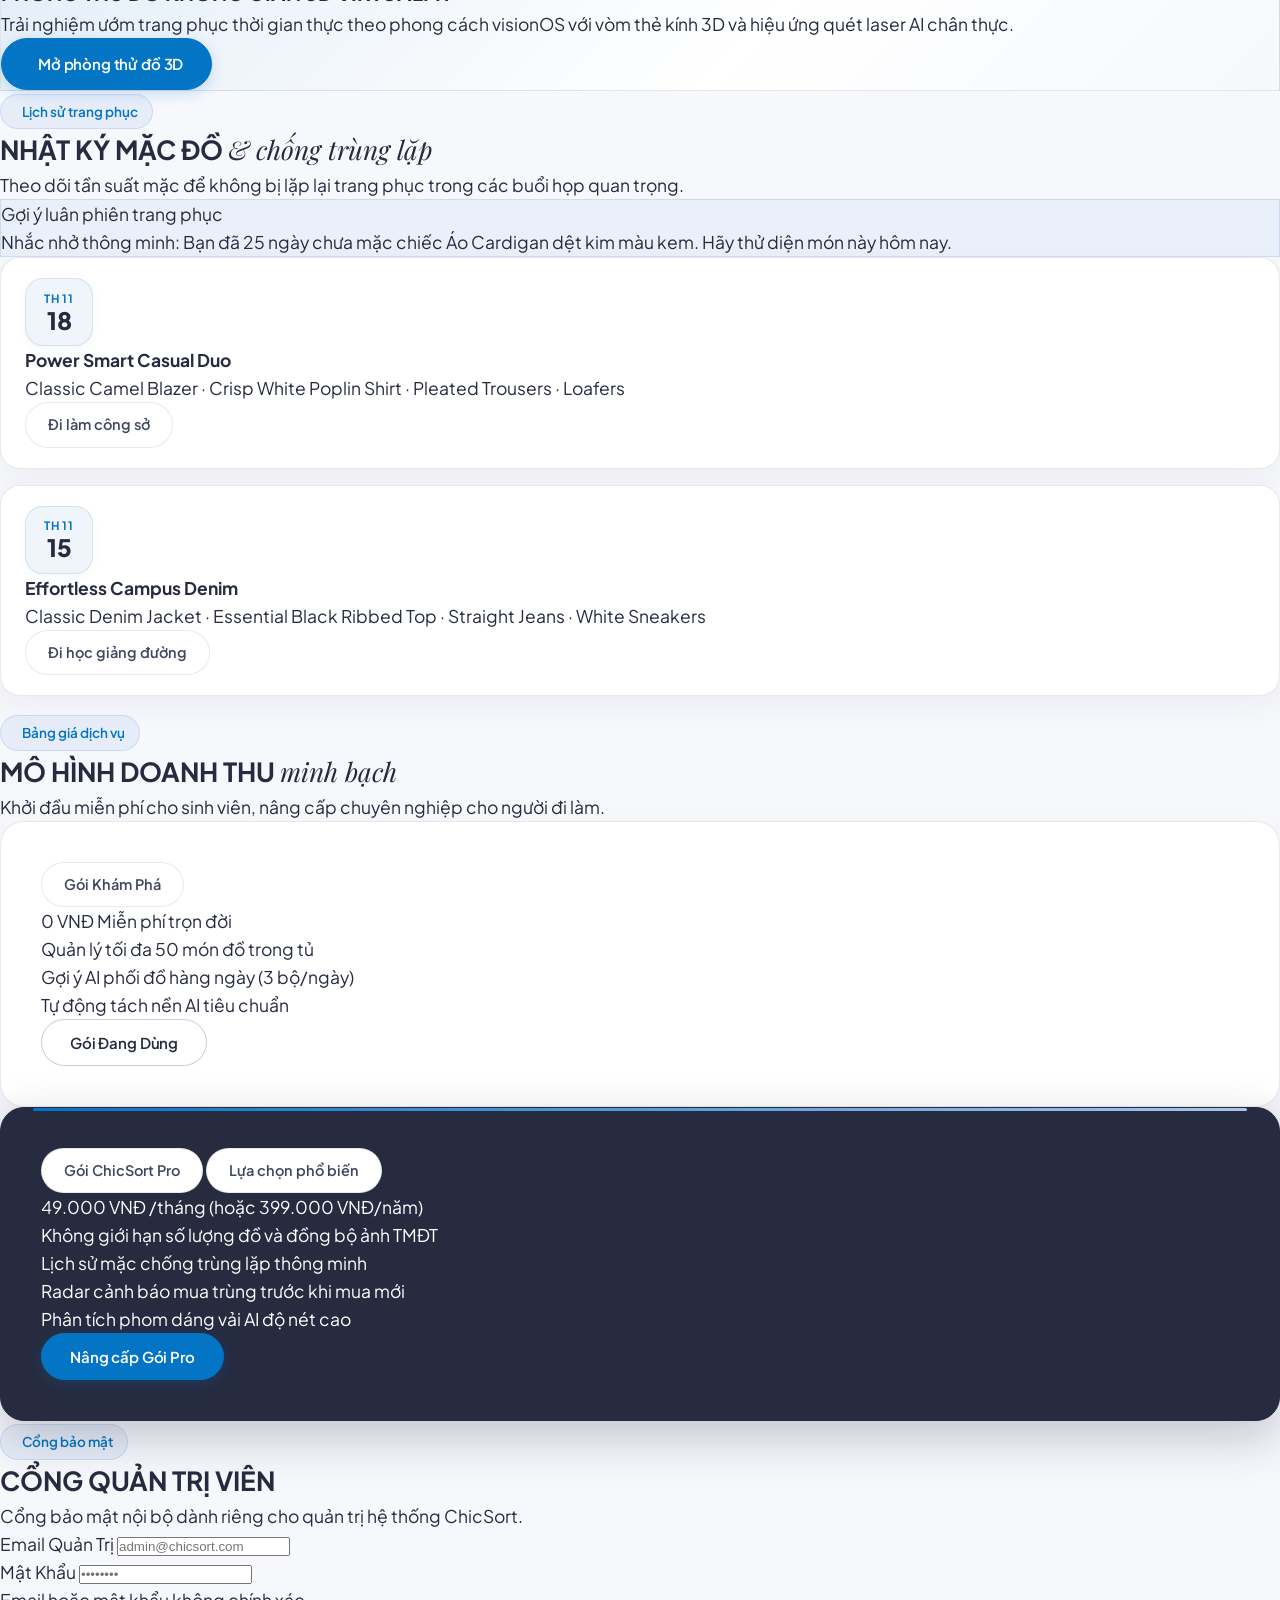
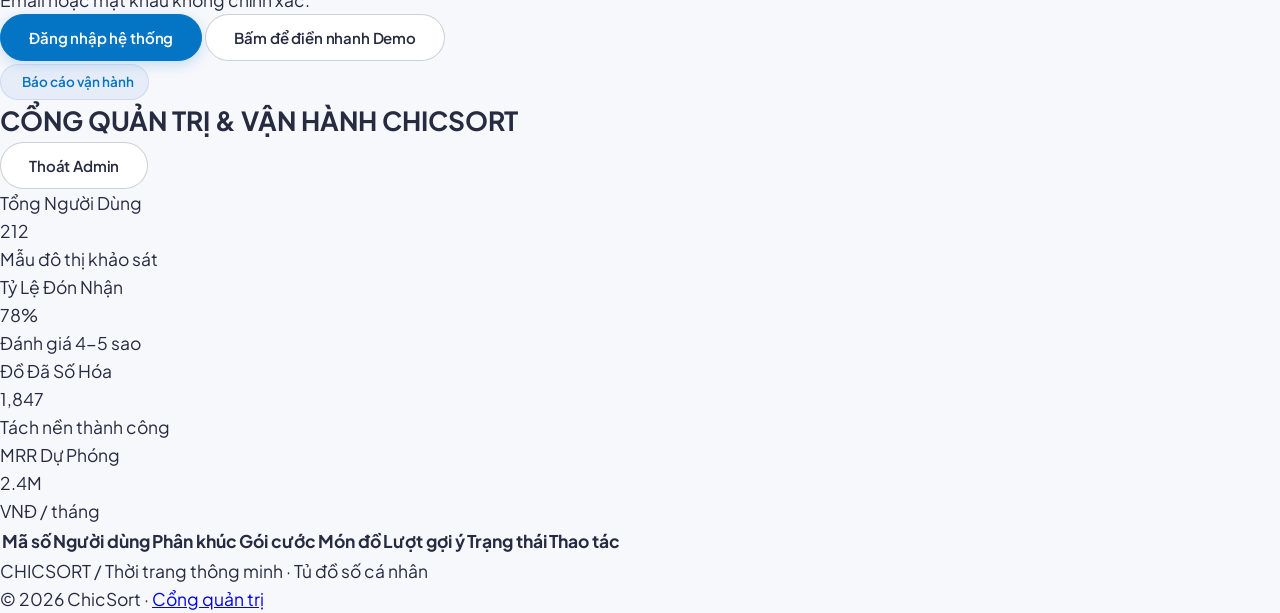
==== commit 426872ac: "fix: resolve responsive overlaps in header navigation, virtualfit cursor, stylist grid, and onboardi" ====
--- a/index.html
+++ b/index.html
@@ -78,7 +78,7 @@
         </a>
 
         <!-- Desktop Navigation Tabs: Soft & Elegant -->
-        <nav class="hidden md:flex items-center gap-1" id="desktop-nav">
+        <nav class="hidden xl:flex items-center gap-1" id="desktop-nav">
           <button data-nav-tab="pitch" class="nav-link tab-active">
             <span data-i18n="navPitch">Tổng quan</span>
           </button>
@@ -151,7 +151,7 @@
           </button>
 
           <!-- Mobile Nav Toggle -->
-          <button id="btn-mobile-menu" class="md:hidden p-2 text-ink border border-slate-200 bg-white rounded-lg">
+          <button id="btn-mobile-menu" class="xl:hidden p-2 text-ink border border-slate-200 bg-white rounded-lg">
             <i data-lucide="menu" class="w-5 h-5"></i>
           </button>
         </div>
@@ -835,22 +835,22 @@
               </span>
             </div>
             <div class="grid grid-cols-2 sm:grid-cols-3 lg:grid-cols-6 gap-3.5 sm:gap-4" id="stylist-style-pills">
-              <button class="soft-pill active py-3 px-3 text-xs sm:text-sm font-semibold justify-center rounded-xl" data-style-choice="office" data-style-pill="office">
+              <button class="soft-pill active py-3 px-3 text-xs sm:text-sm font-semibold justify-center rounded-xl whitespace-nowrap inline-flex items-center gap-1.5" data-style-choice="office" data-style-pill="office">
                 <span>👔</span> <span data-i18n="styleOfficeTitle">Công sở</span>
               </button>
-              <button class="soft-pill py-3 px-3 text-xs sm:text-sm font-semibold justify-center rounded-xl" data-style-choice="minimal" data-style-pill="minimal">
+              <button class="soft-pill py-3 px-3 text-xs sm:text-sm font-semibold justify-center rounded-xl whitespace-nowrap inline-flex items-center gap-1.5" data-style-choice="minimal" data-style-pill="minimal">
                 <span>🌿</span> <span data-i18n="styleMinimalTitle">Tối giản</span>
               </button>
-              <button class="soft-pill py-3 px-3 text-xs sm:text-sm font-semibold justify-center rounded-xl" data-style-choice="streetwear" data-style-pill="streetwear">
+              <button class="soft-pill py-3 px-3 text-xs sm:text-sm font-semibold justify-center rounded-xl whitespace-nowrap inline-flex items-center gap-1.5" data-style-choice="streetwear" data-style-pill="streetwear">
                 <span>🛹</span> <span data-i18n="styleStreetwearTitle">Phố thị</span>
               </button>
-              <button class="soft-pill py-3 px-3 text-xs sm:text-sm font-semibold justify-center rounded-xl" data-style-choice="soft" data-style-pill="soft">
+              <button class="soft-pill py-3 px-3 text-xs sm:text-sm font-semibold justify-center rounded-xl whitespace-nowrap inline-flex items-center gap-1.5" data-style-choice="soft" data-style-pill="soft">
                 <span>🌸</span> <span data-i18n="styleSoftTitle">Dịu dàng</span>
               </button>
-              <button class="soft-pill py-3 px-3 text-xs sm:text-sm font-semibold justify-center rounded-xl" data-style-choice="athleisure" data-style-pill="athleisure">
+              <button class="soft-pill py-3 px-3 text-xs sm:text-sm font-semibold justify-center rounded-xl whitespace-nowrap inline-flex items-center gap-1.5" data-style-choice="athleisure" data-style-pill="athleisure">
                 <span>👟</span> <span data-i18n="styleAthleisureTitle">Thể thao</span>
               </button>
-              <button class="soft-pill py-3 px-3 text-xs sm:text-sm font-semibold justify-center rounded-xl" data-style-choice="vintage" data-style-pill="vintage">
+              <button class="soft-pill py-3 px-3 text-xs sm:text-sm font-semibold justify-center rounded-xl whitespace-nowrap inline-flex items-center gap-1.5" data-style-choice="vintage" data-style-pill="vintage">
                 <span>📻</span> <span data-i18n="styleVintageTitle">Cổ điển</span>
               </button>
             </div>
@@ -870,7 +870,7 @@
         </div>
 
         <!-- Outfits Container (3 distinct editorial cards with ample spacing) -->
-        <div id="stylist-outfits-container" class="grid grid-cols-1 md:grid-cols-3 gap-8 lg:gap-10">
+        <div id="stylist-outfits-container" class="grid grid-cols-1 lg:grid-cols-3 gap-8 lg:gap-10">
           <!-- Rendered dynamically via app.js -->
         </div>
 
@@ -1342,8 +1342,8 @@
           </p>
         </div>
 
-        <!-- 6 Extended Style Cards Grid (Multi-Select) -->
-        <div class="grid grid-cols-2 gap-4 sm:gap-4.5" id="onboarding-styles-grid">
+        <!-- 6 Extended Style Cards Grid (Multi-Select with Dedicated Scroll Area) -->
+        <div class="grid grid-cols-1 sm:grid-cols-2 gap-3.5 sm:gap-4 max-h-[48vh] overflow-y-auto pr-1" id="onboarding-styles-grid">
           <!-- Card 1 -->
           <div class="style-select-card active p-4 rounded-2xl border text-left transition relative cursor-pointer" data-style-id="office">
             <div class="text-2xl mb-1.5">👔</div>
--- a/css/styles.css
+++ b/css/styles.css
@@ -594,12 +594,12 @@
 
 .nav-link {
   font-family: var(--font-display);
-  font-size: 15px;
+  font-size: 14.5px;
   font-weight: 600;
   letter-spacing: -0.01em;
   text-transform: none;
   color: var(--ink-muted);
-  padding: 10px 18px;
+  padding: 8px 14px;
   position: relative;
   transition: color 0.25s ease;
   background: transparent;
@@ -608,6 +608,7 @@
   display: inline-flex;
   align-items: center;
   gap: 8px;
+  white-space: nowrap;
 }
 
 .nav-link:hover {
@@ -1633,7 +1634,7 @@
   position: absolute;
   left: 50%;
   transform: translateX(-50%);
-  top: 24px;
+  top: 36px;
   z-index: 30;
   padding: 5px;
   border-radius: 999px;
@@ -2053,6 +2054,14 @@
   align-items: center;
   justify-content: center;
   will-change: transform;
+  opacity: 0;
+  transition: opacity 0.25s ease;
+}
+
+@media (hover: none), (pointer: coarse) {
+  .vf-cur {
+    display: none !important;
+  }
 }
 
 .vf-cur-ring {
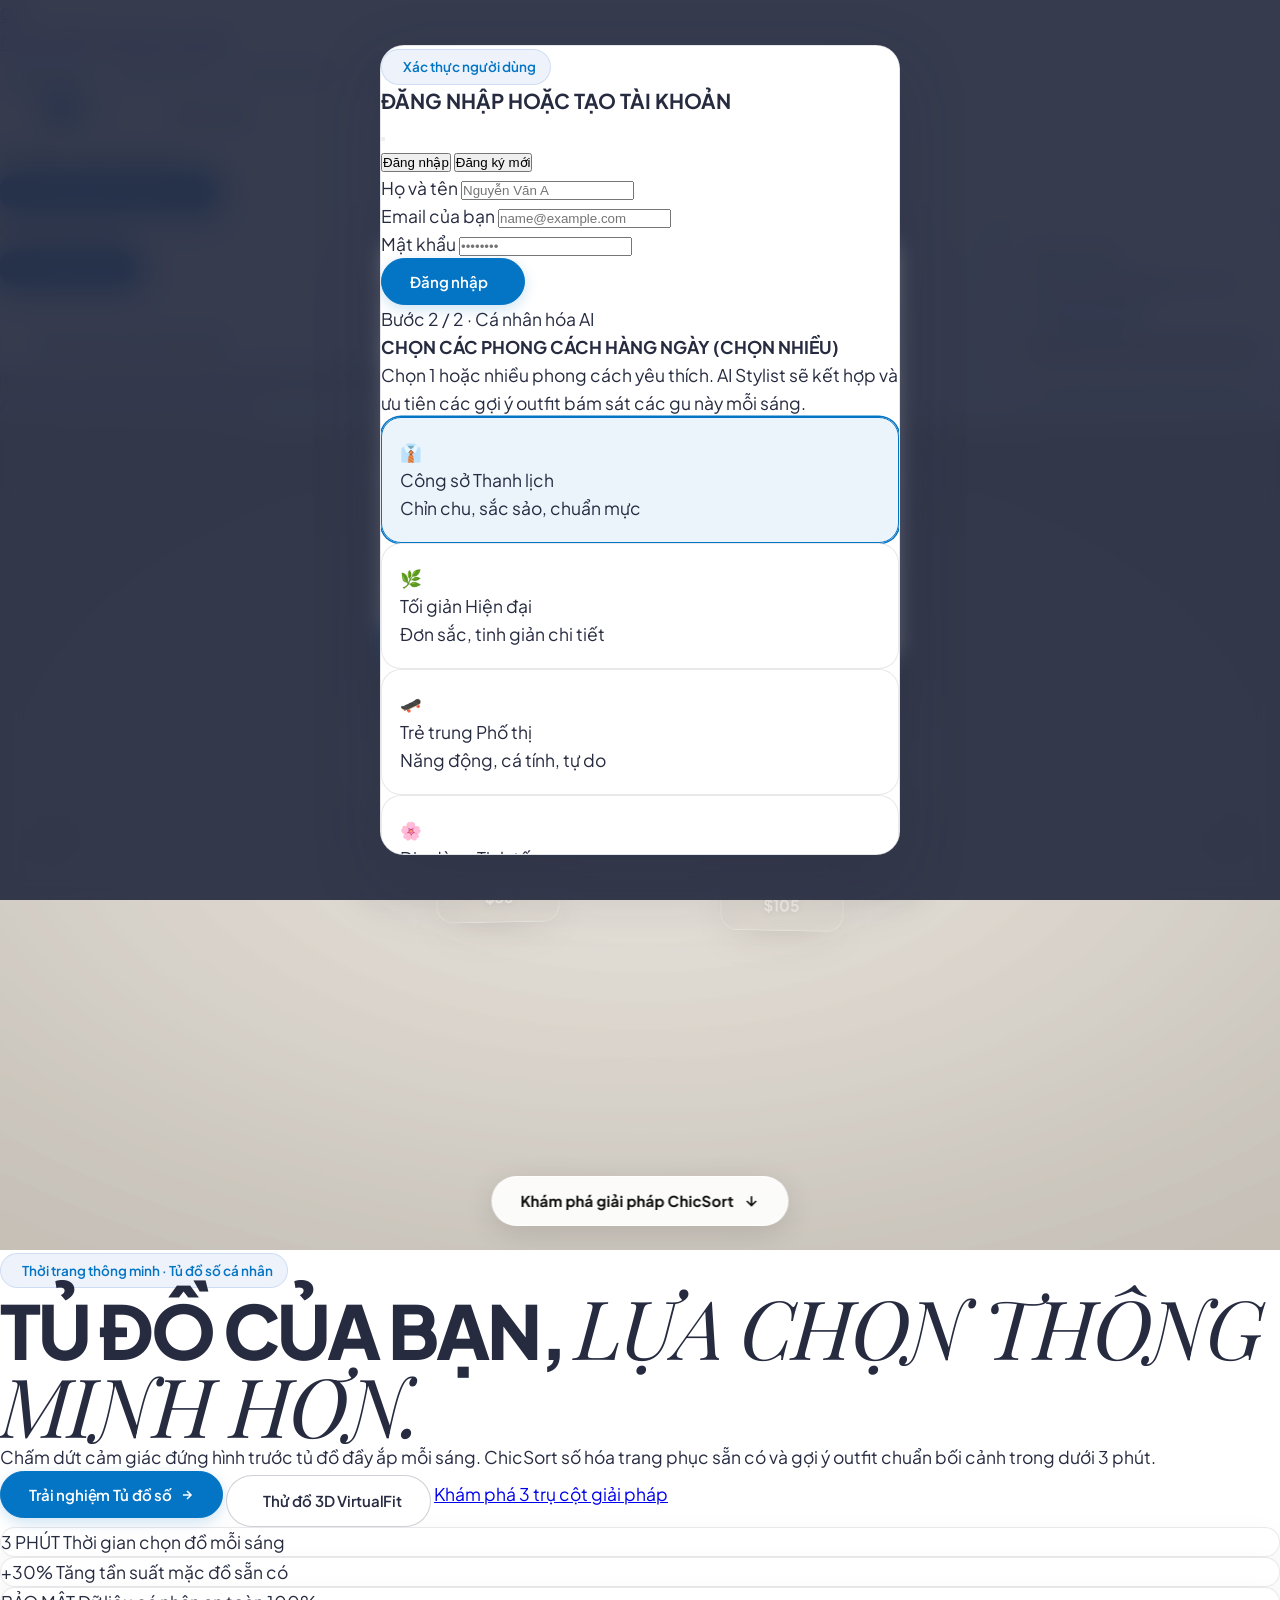
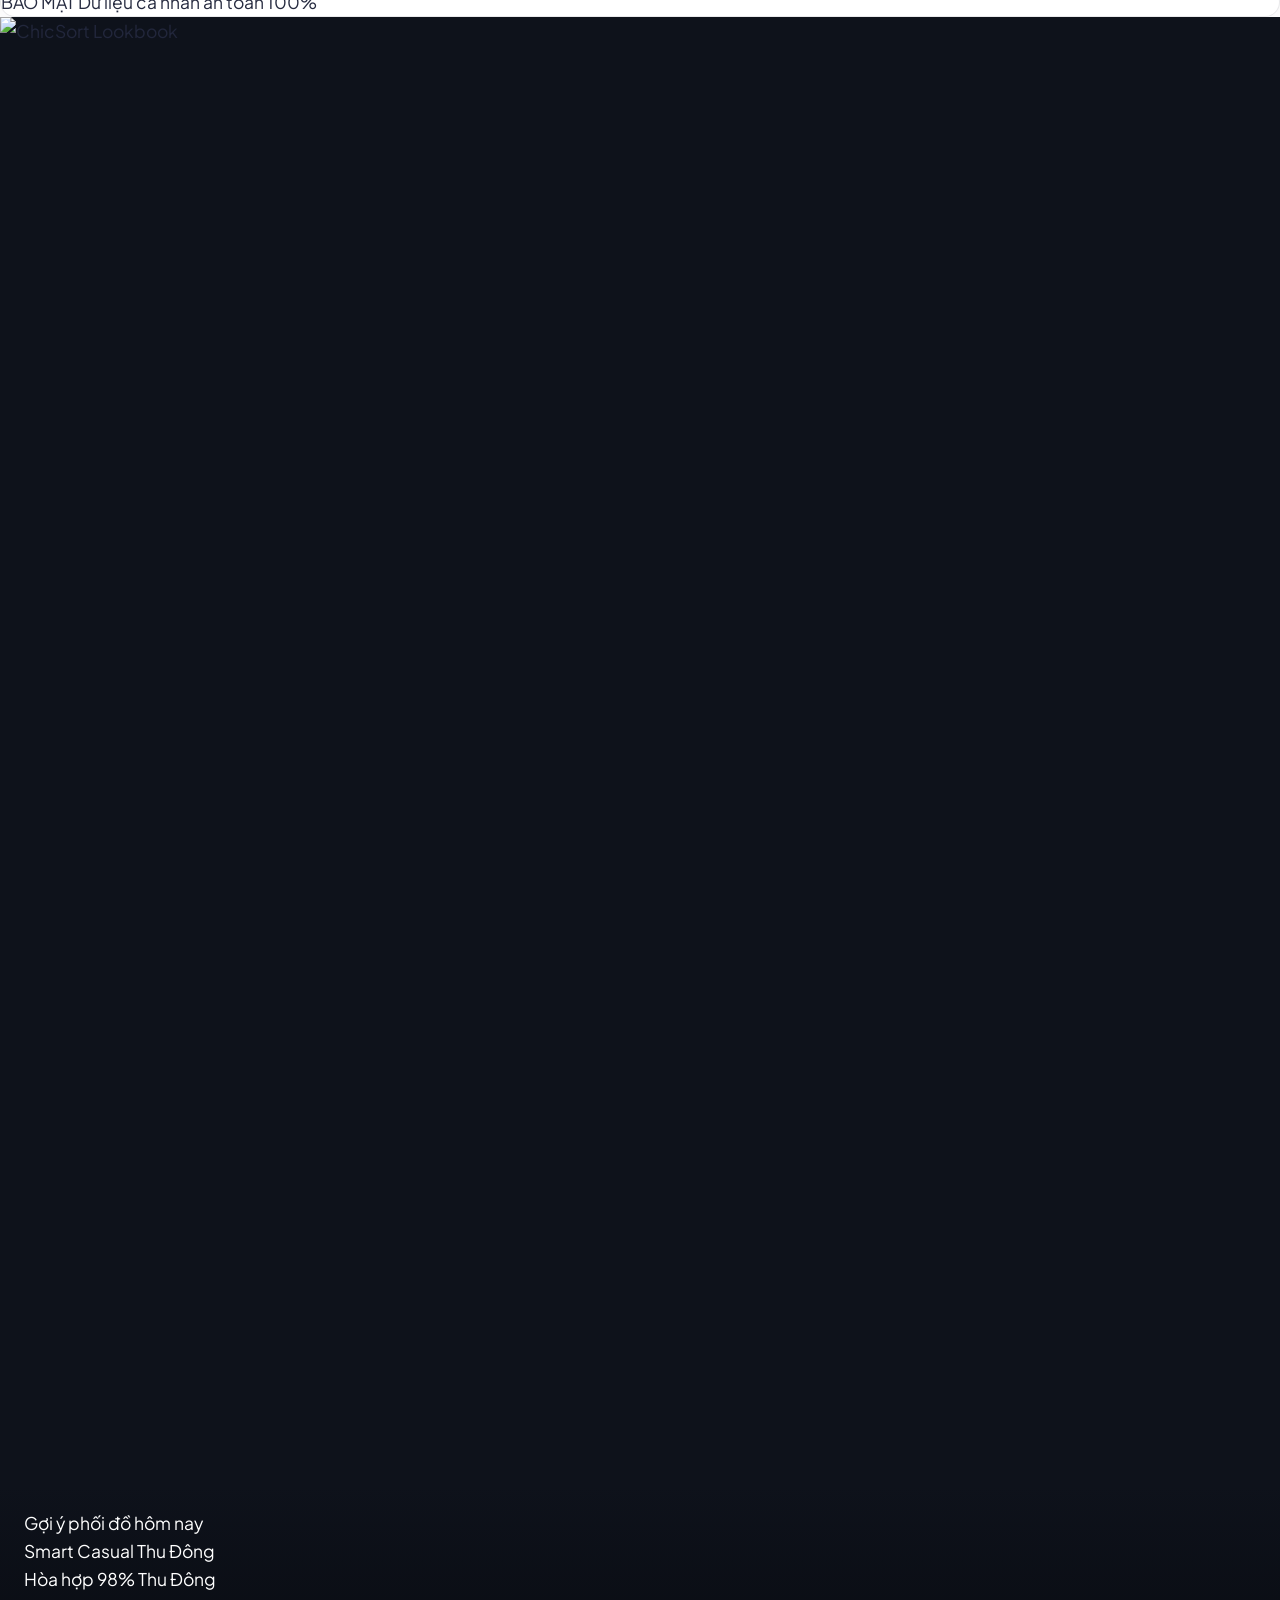
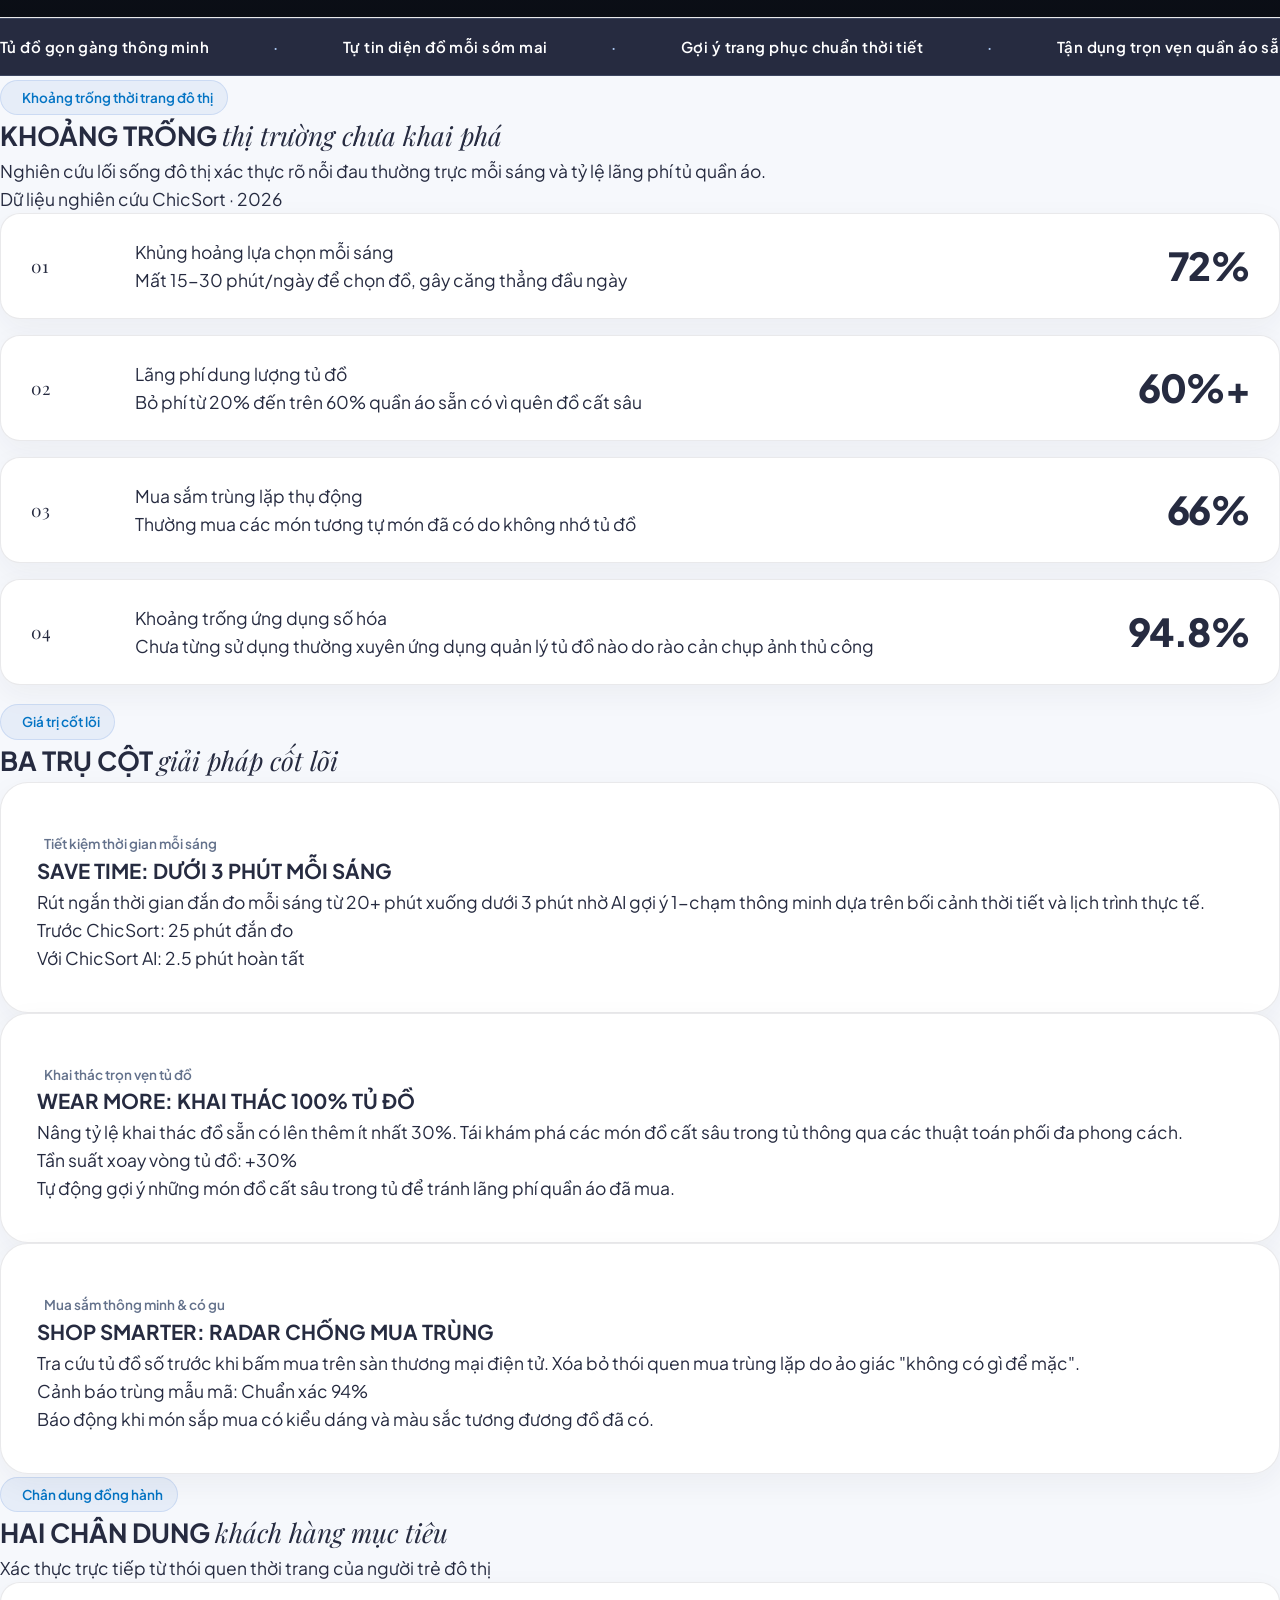
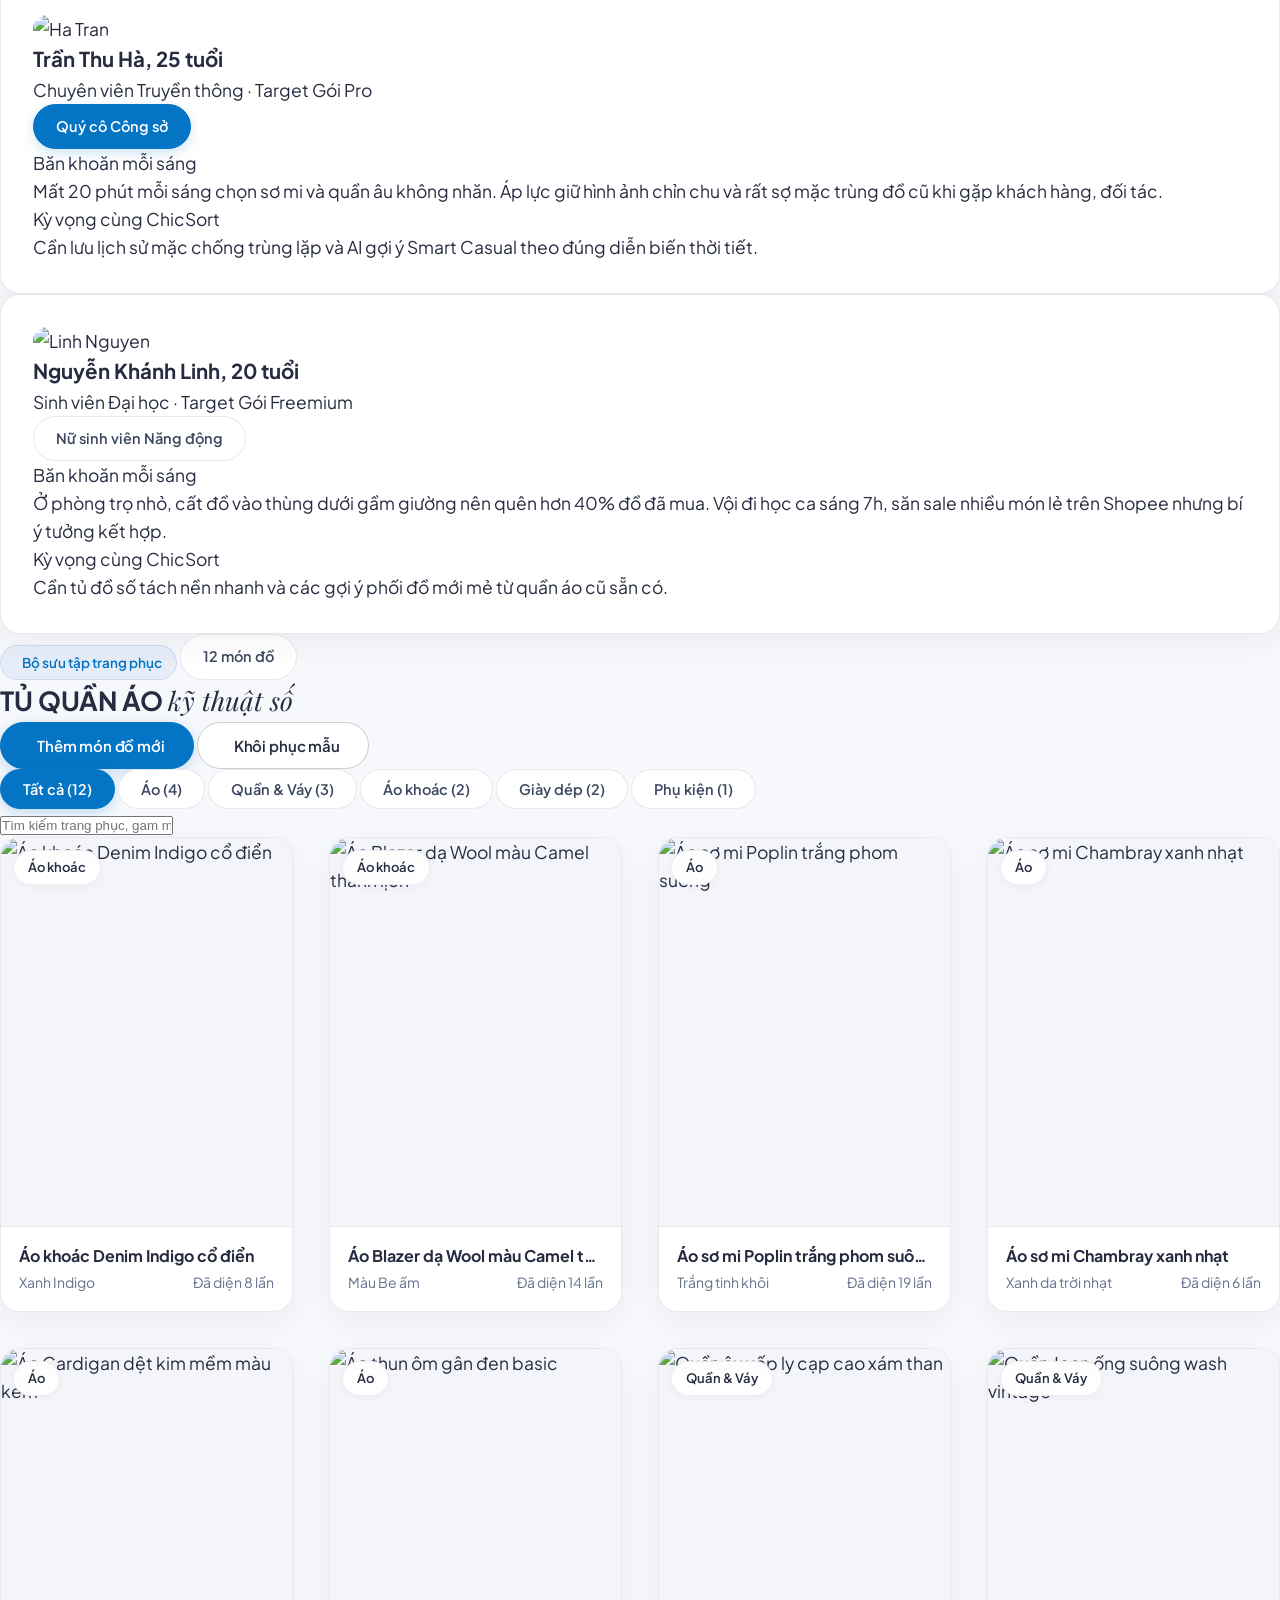
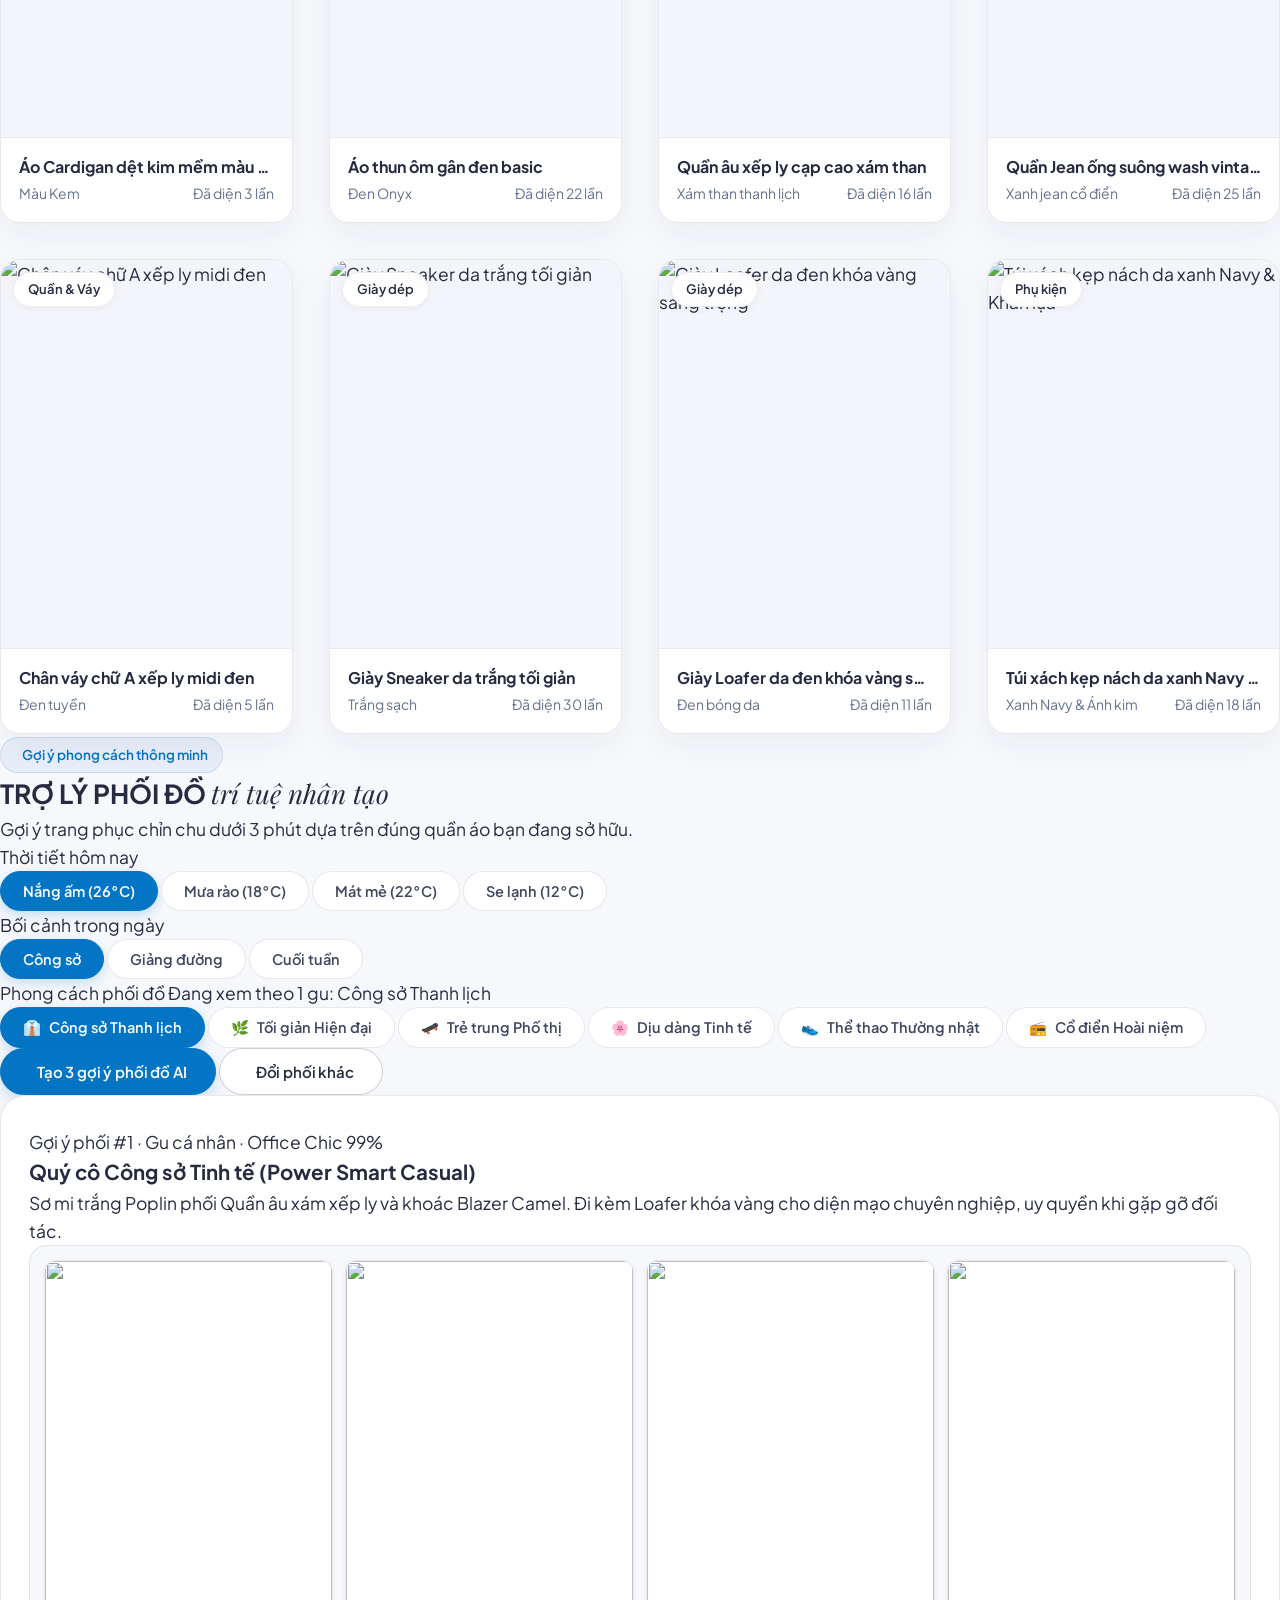
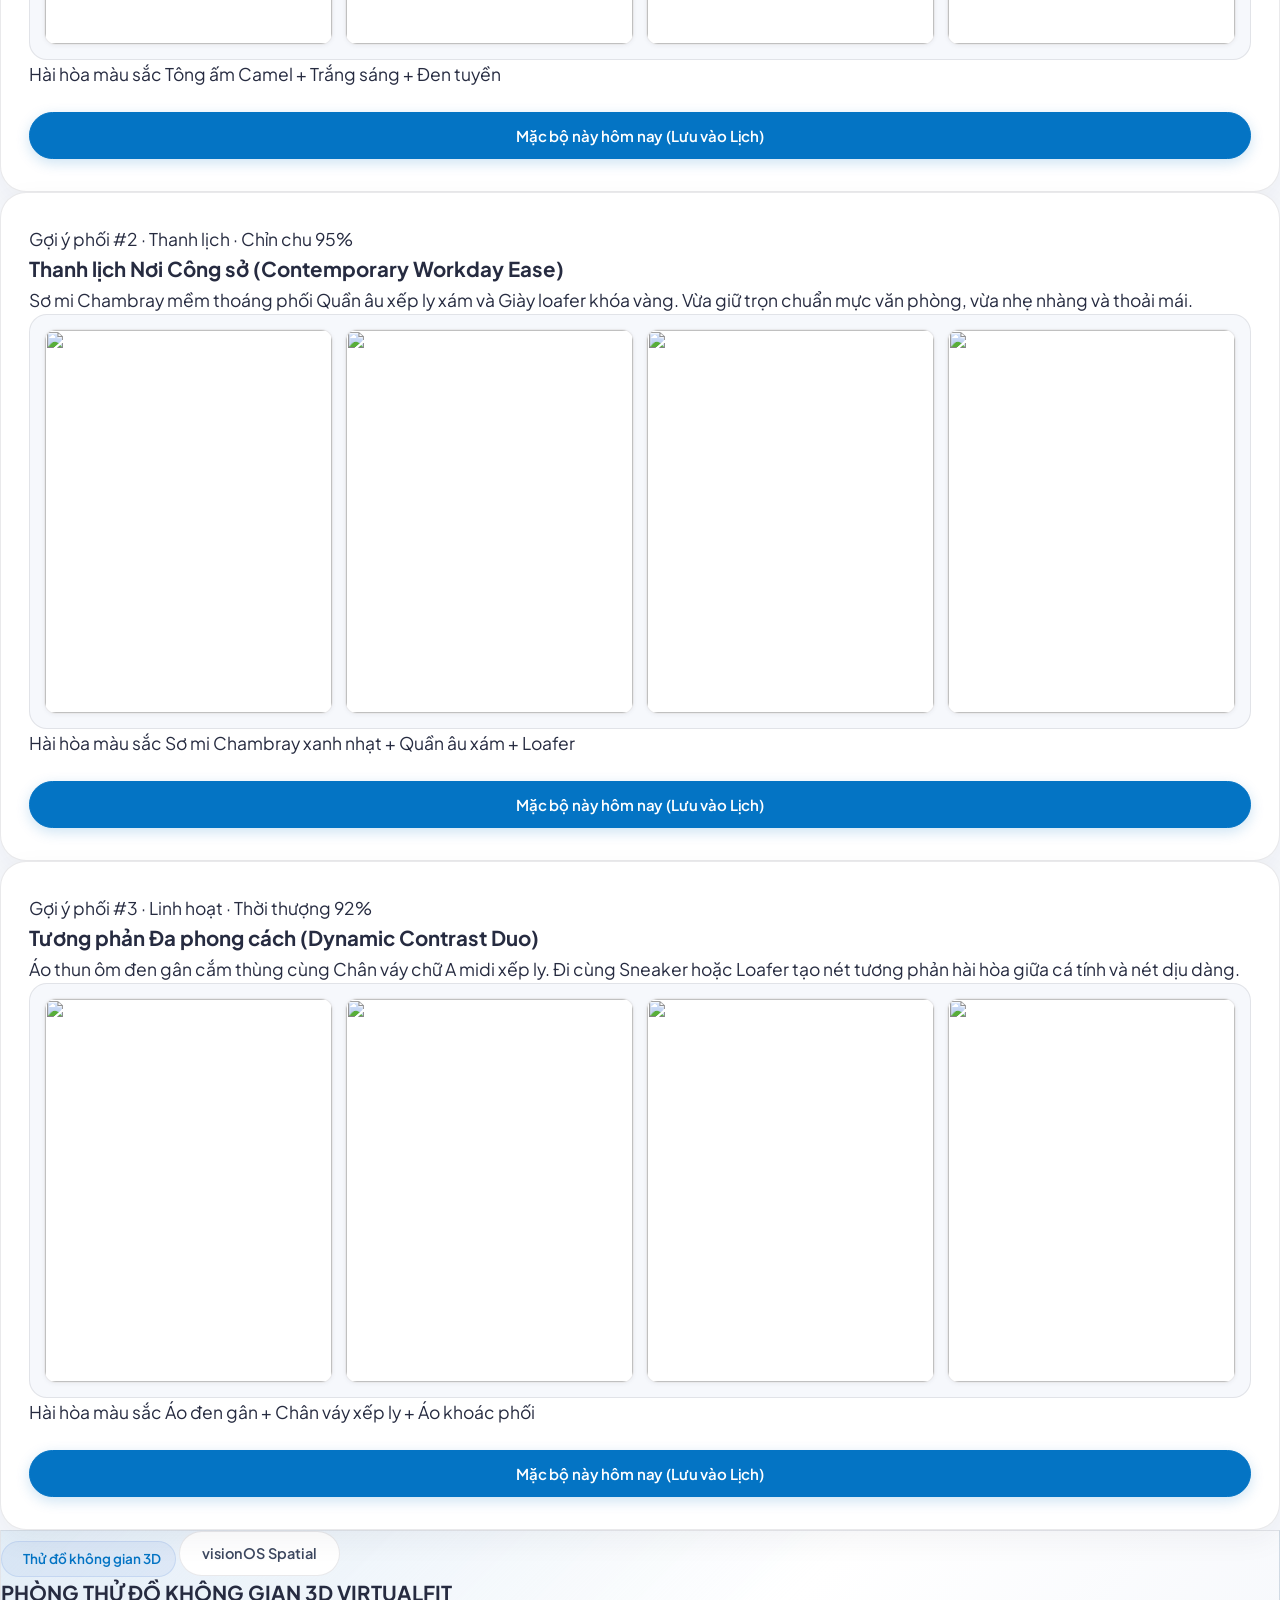
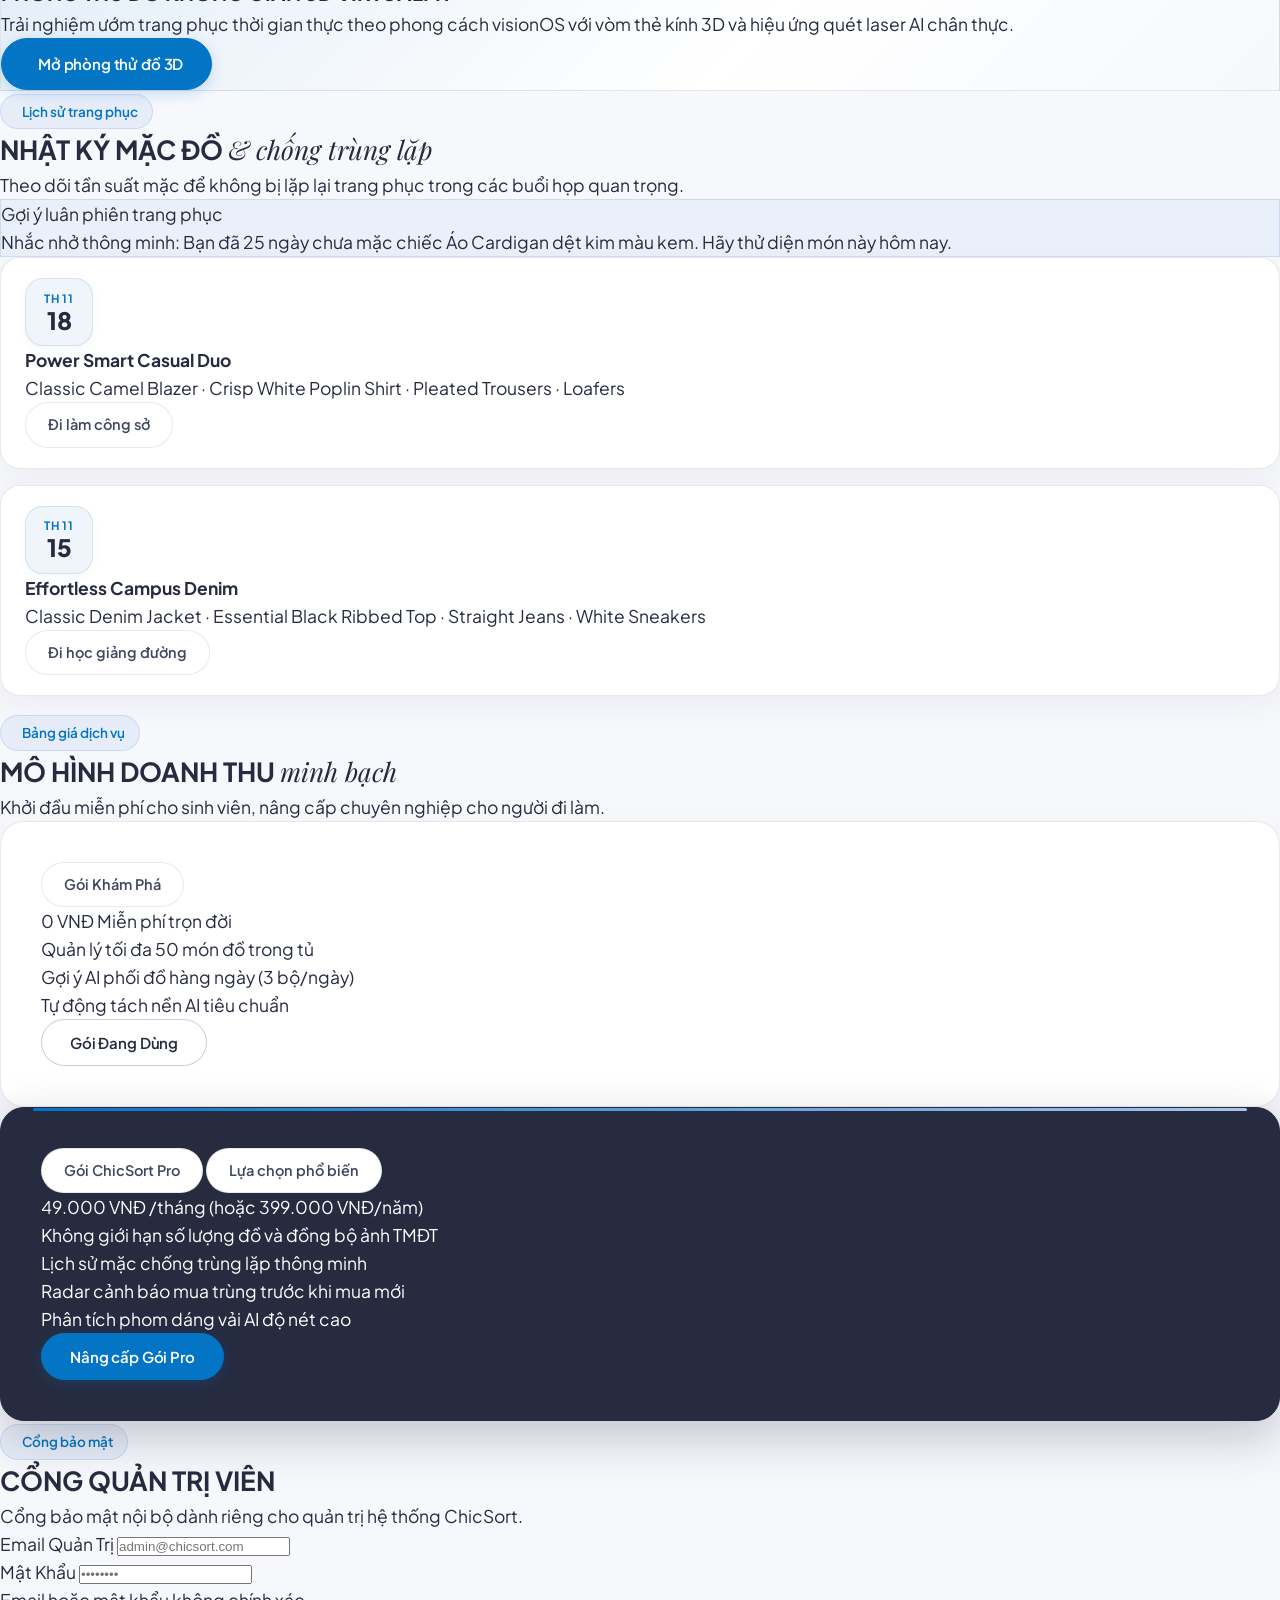
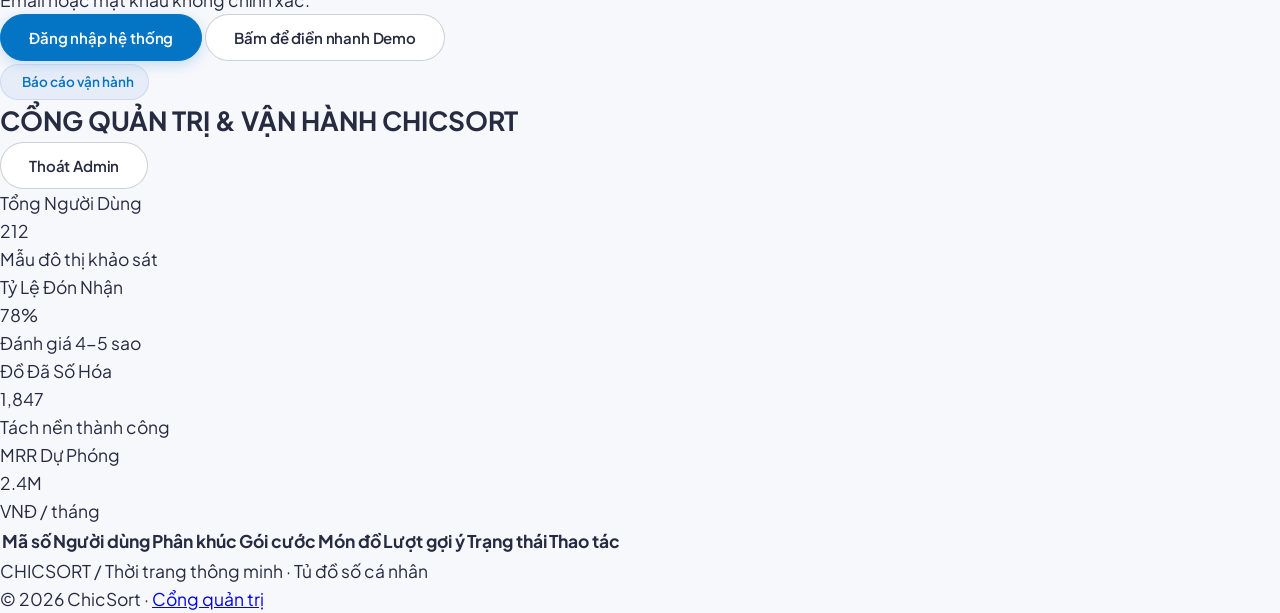
==== commit f4f3257e: "fix: remove redundant plus sign from add garment button in VI and EN" ====
--- a/index.html
+++ b/index.html
@@ -714,7 +714,7 @@
           <div class="flex items-center gap-3">
             <button id="btn-open-upload" class="btn-editorial-primary text-sm py-2.5 px-5">
               <i data-lucide="plus" class="w-4 h-4"></i>
-              <span data-i18n="btnAddItem">+ Thêm món đồ mới</span>
+              <span data-i18n="btnAddItem">Thêm món đồ mới</span>
             </button>
             <button id="btn-reset-wardrobe" class="btn-editorial-secondary text-sm py-2.5 px-4">
               <i data-lucide="rotate-ccw" class="w-3.5 h-3.5"></i>
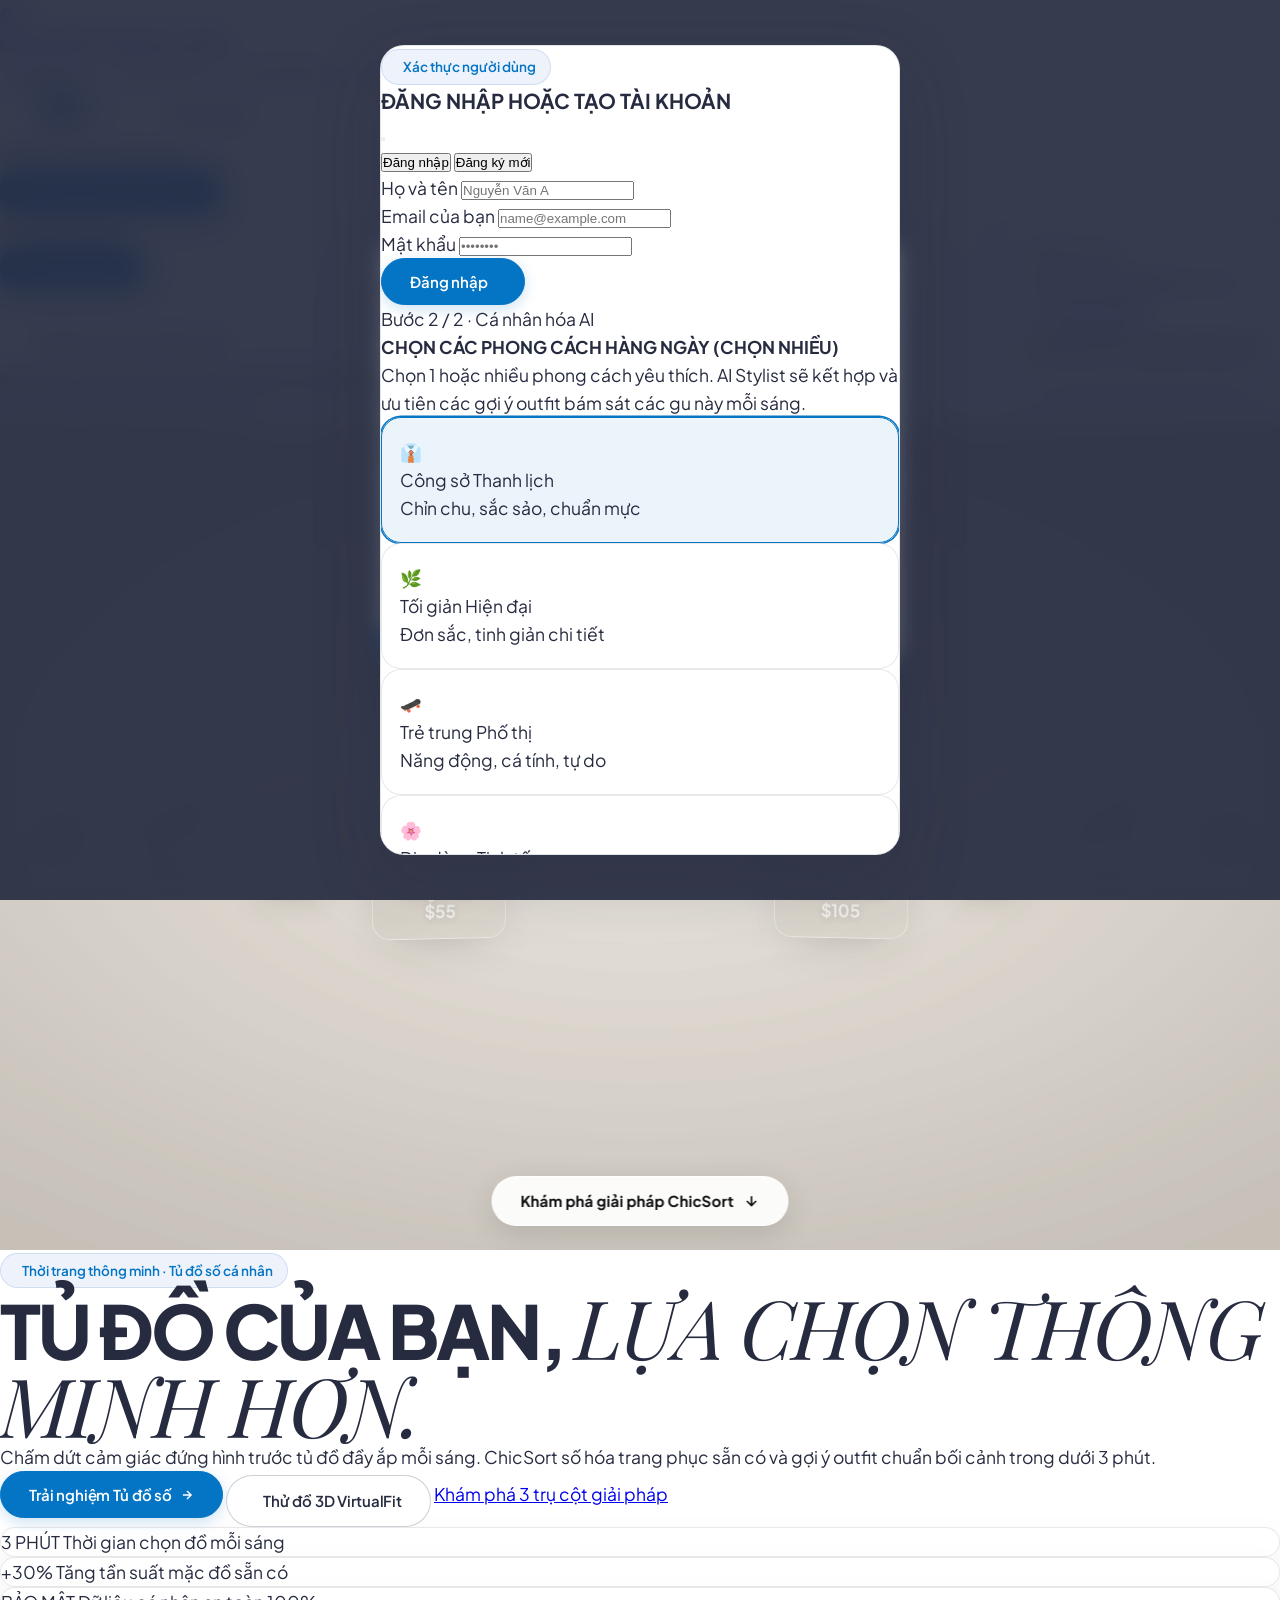
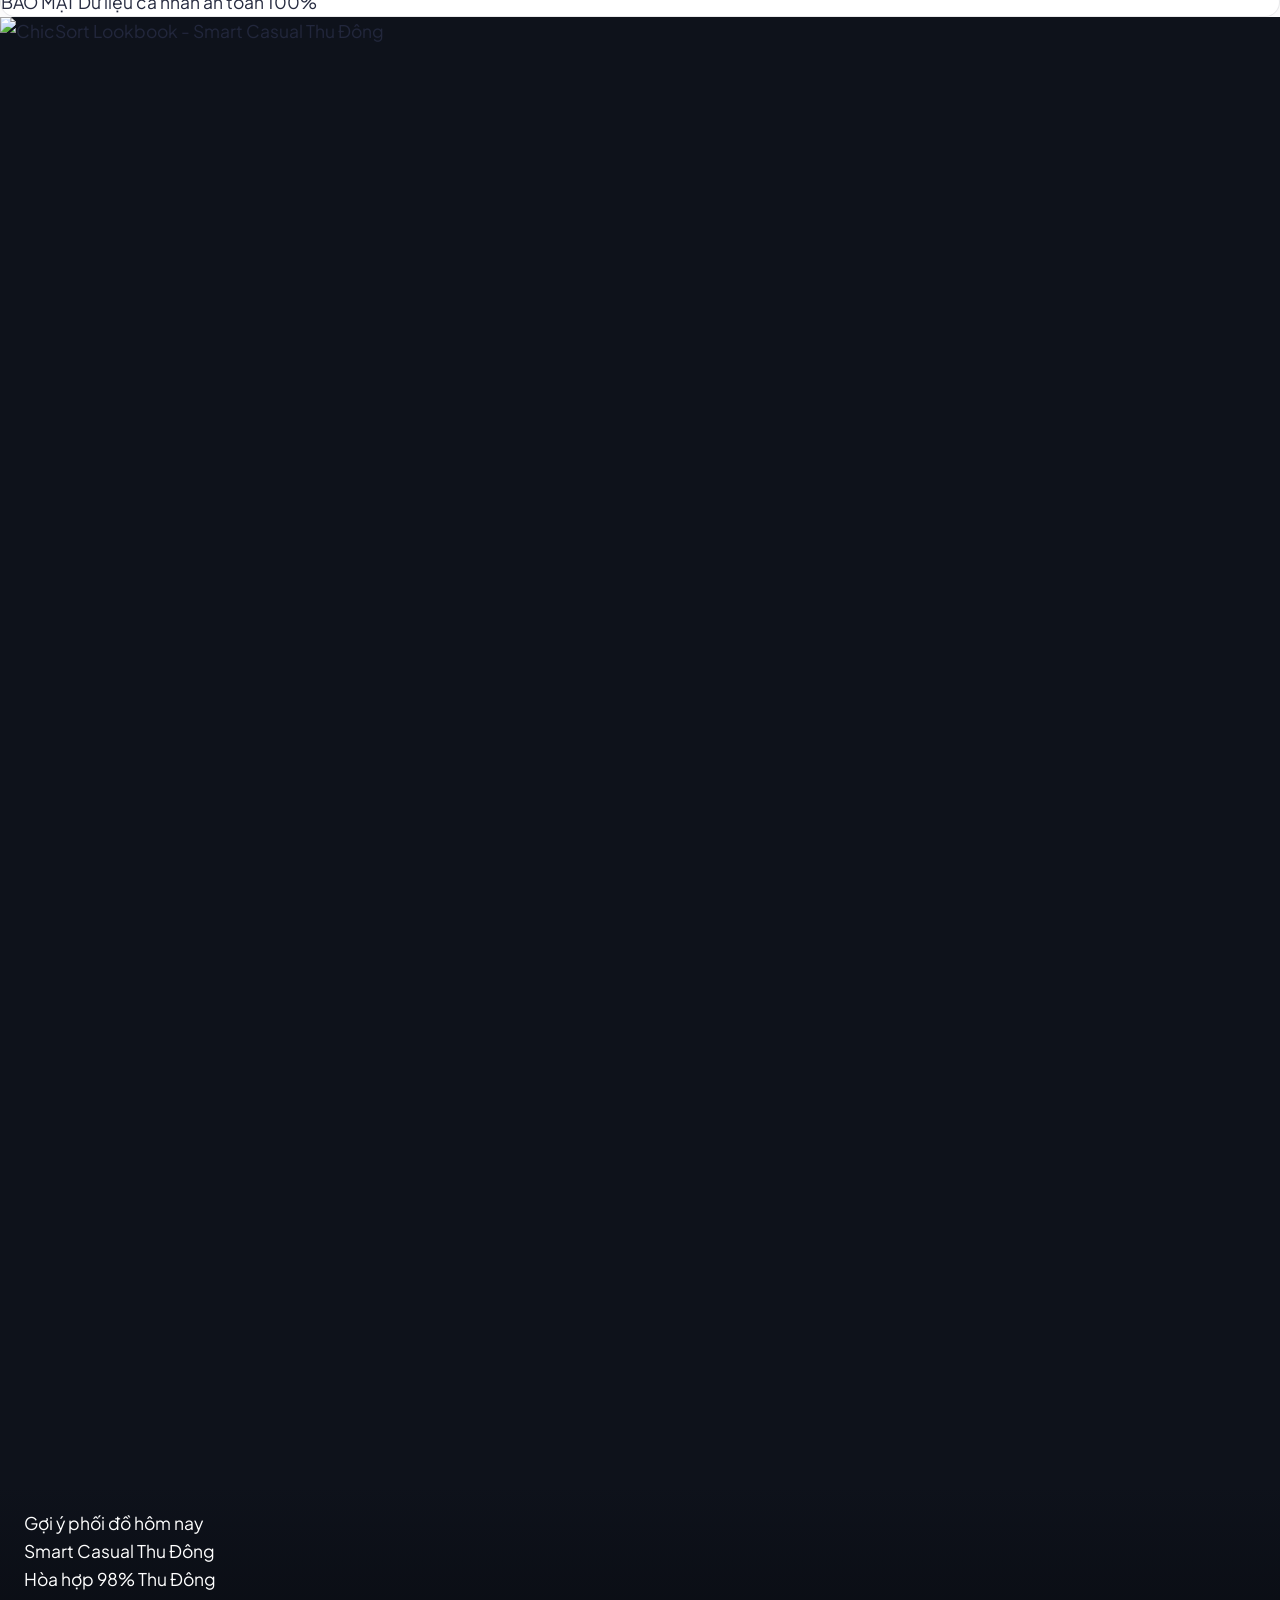
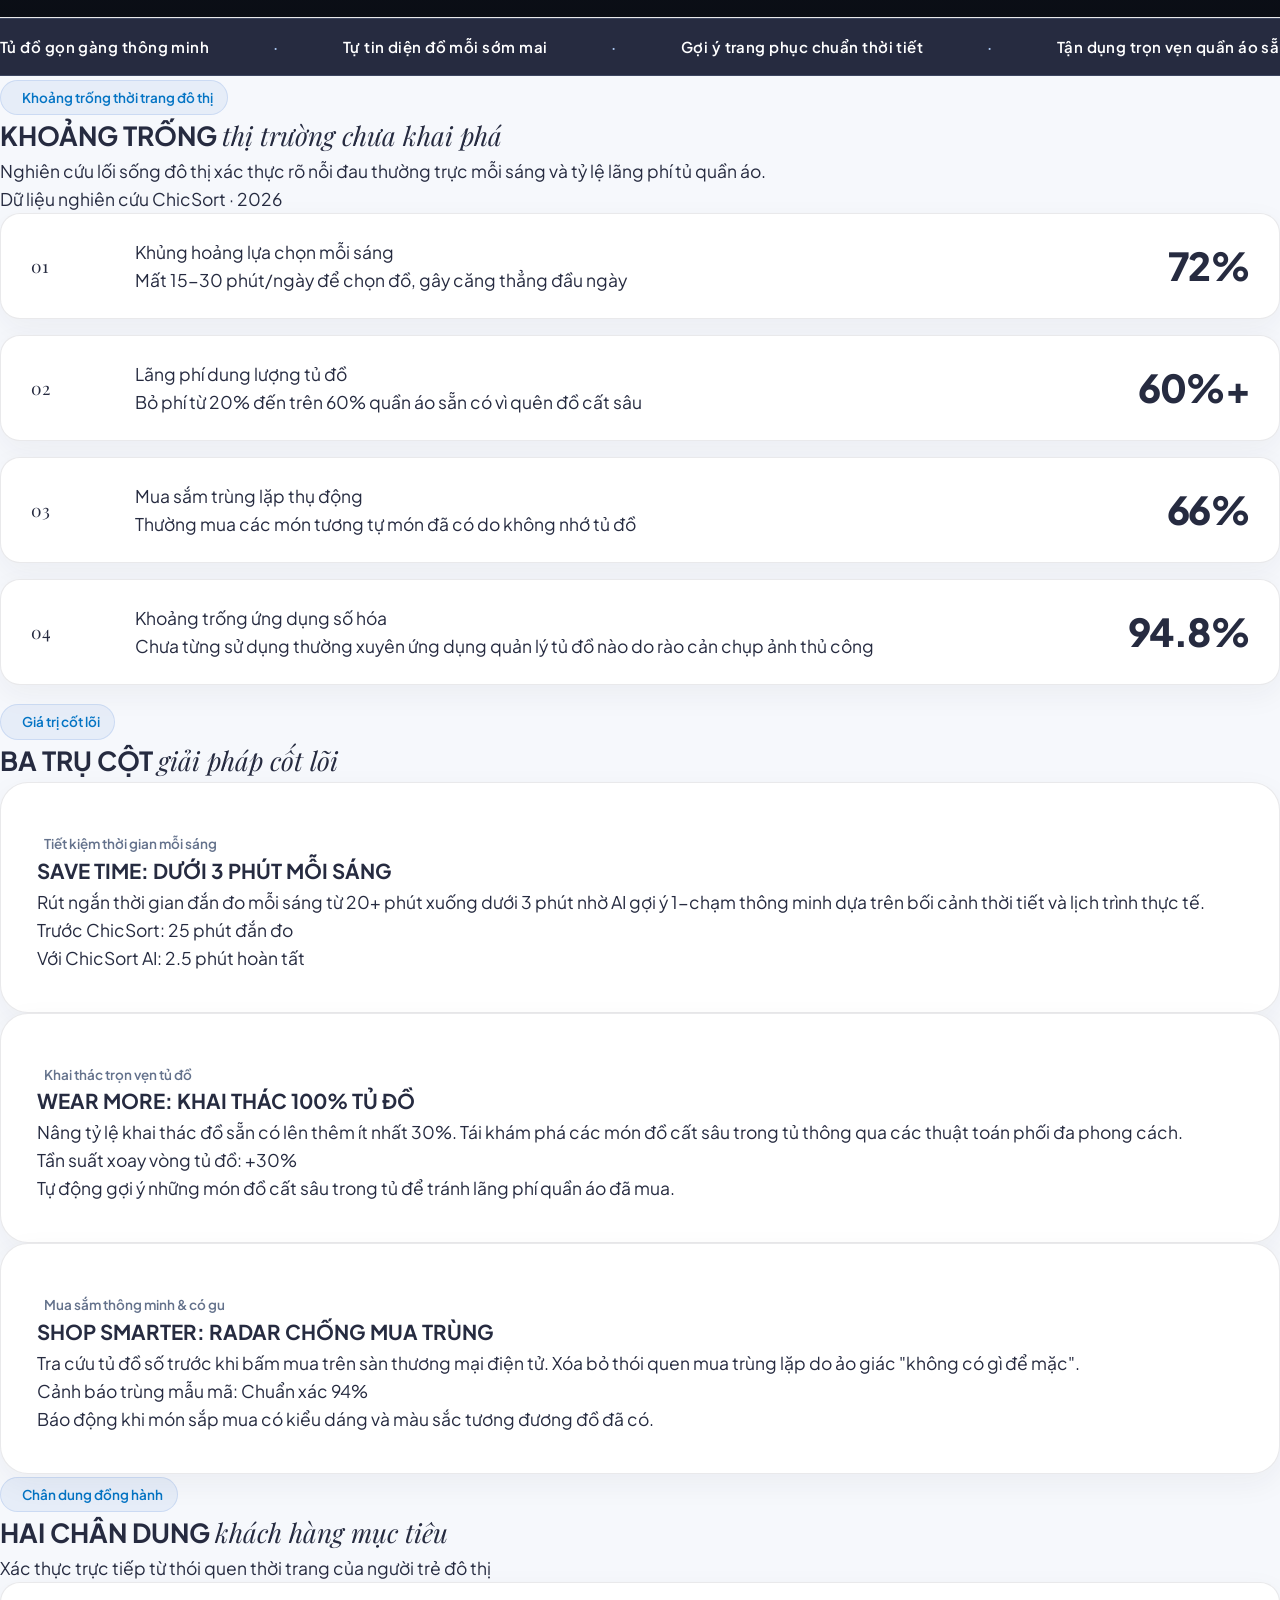
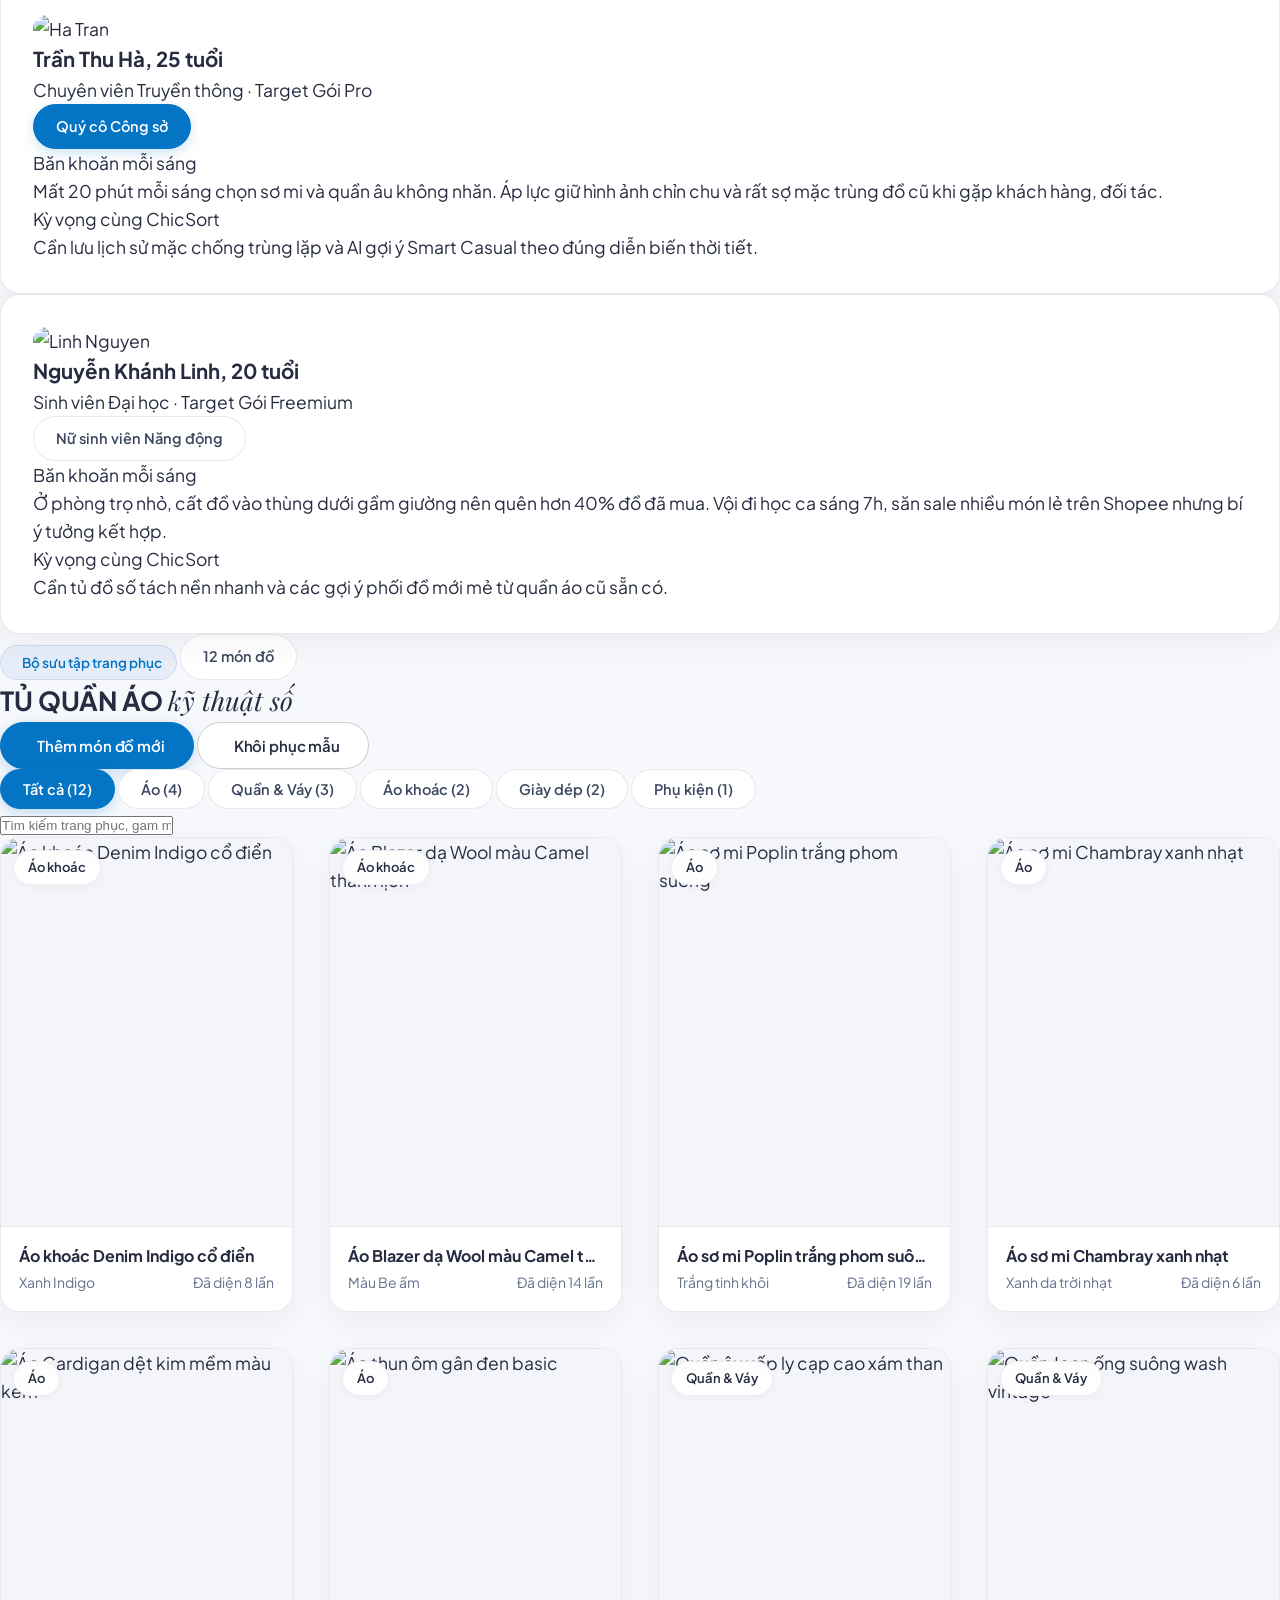
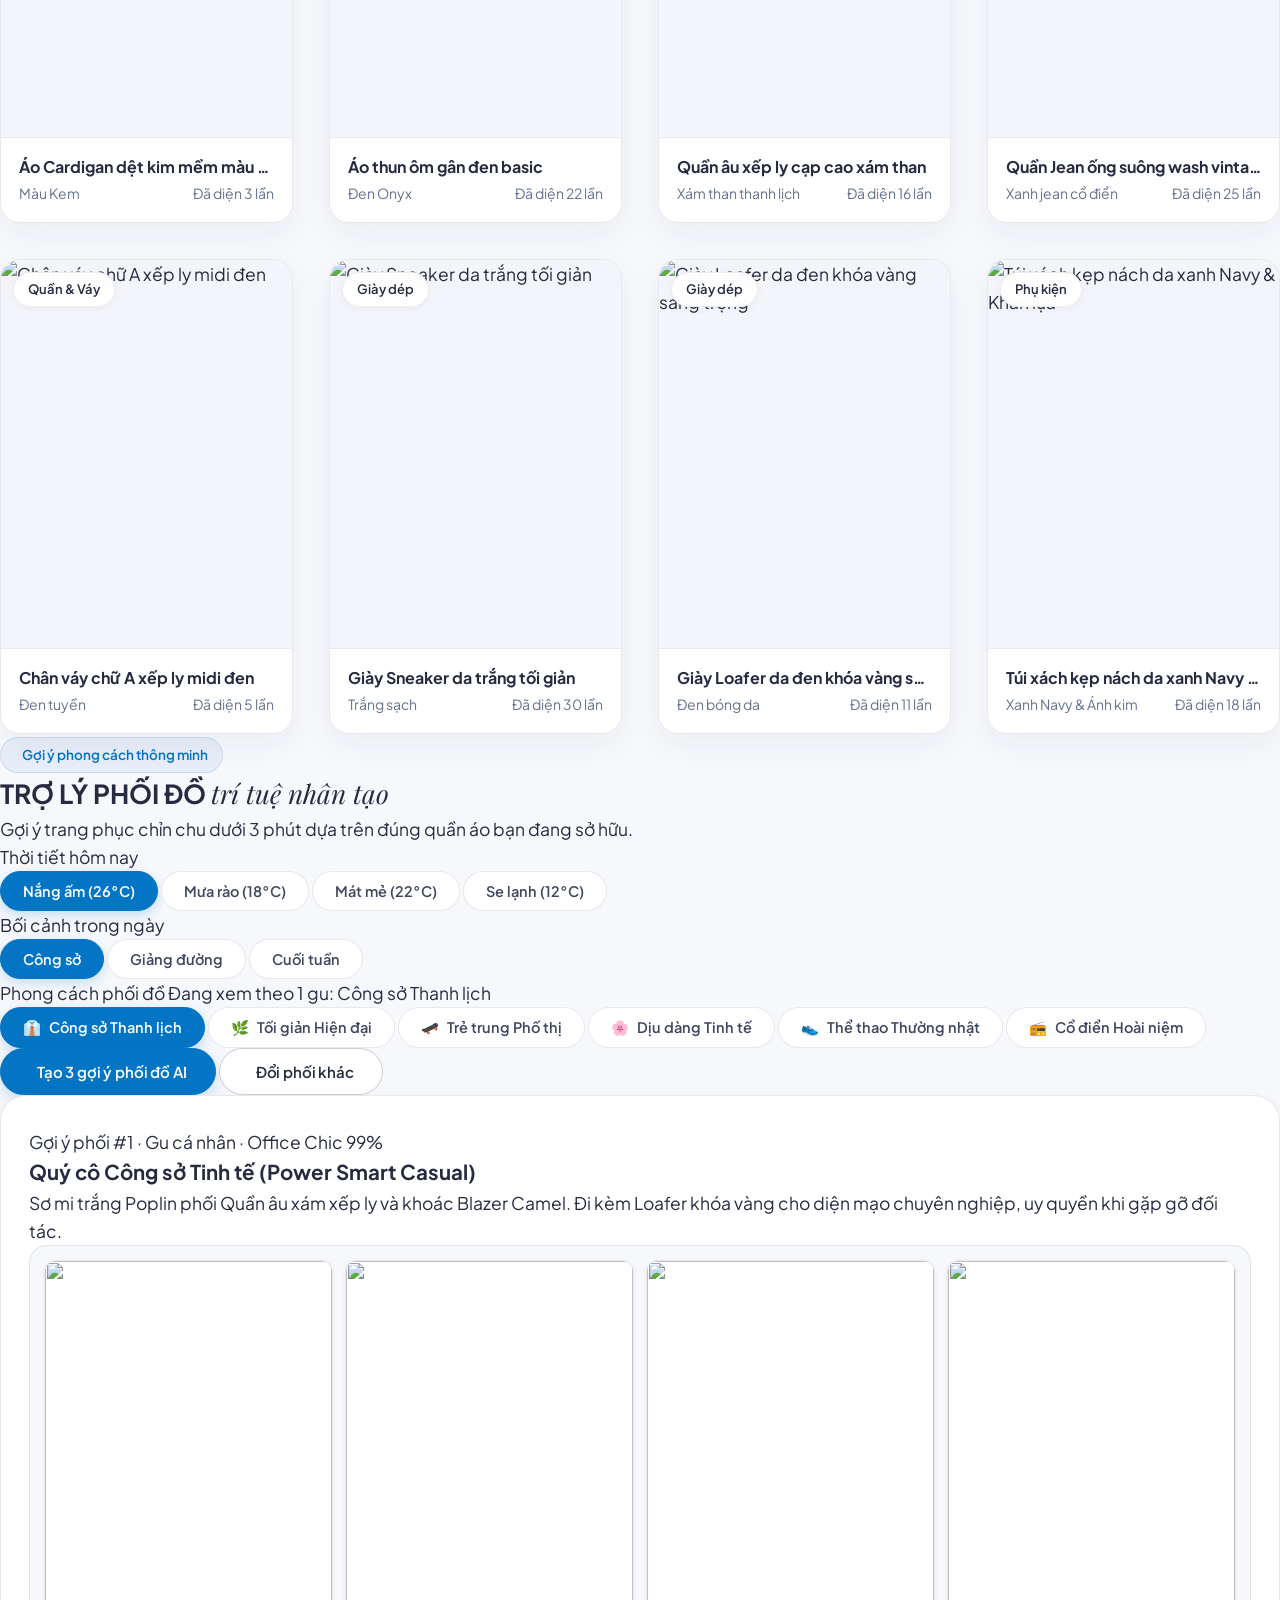
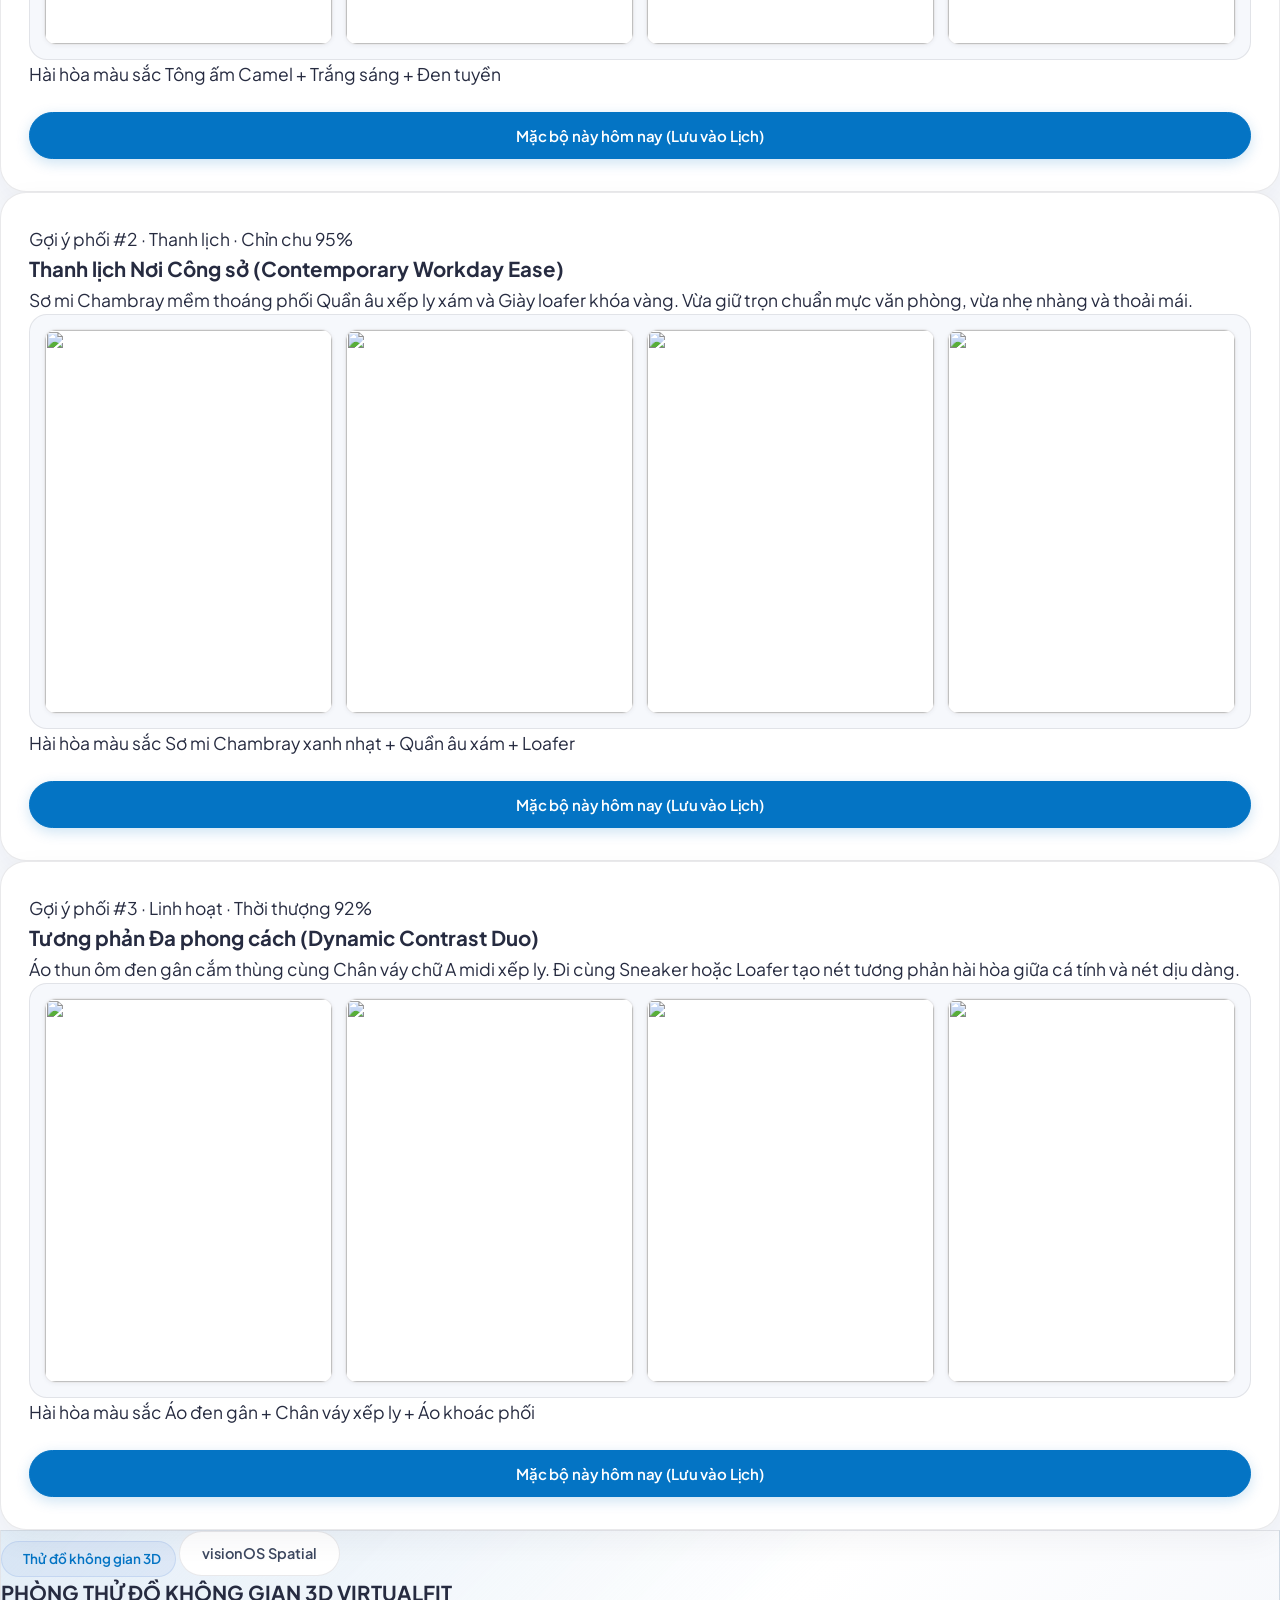
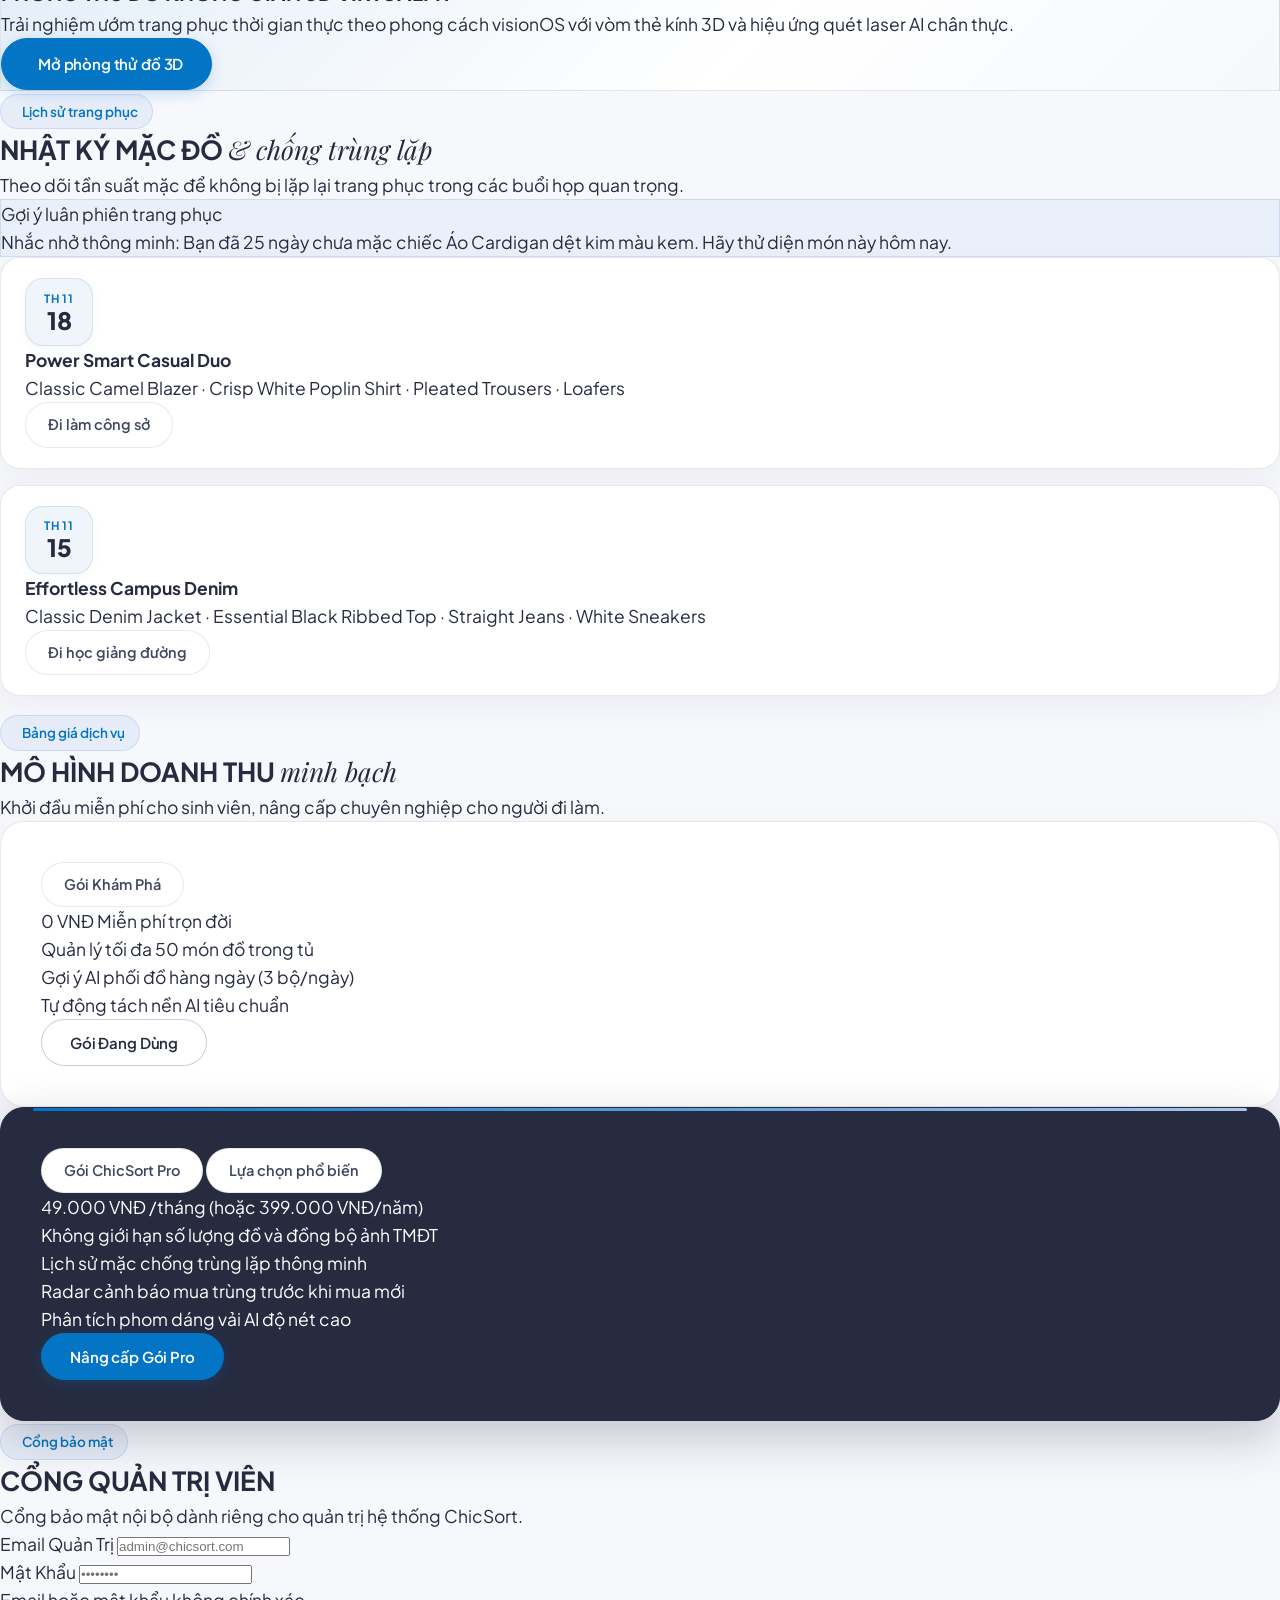
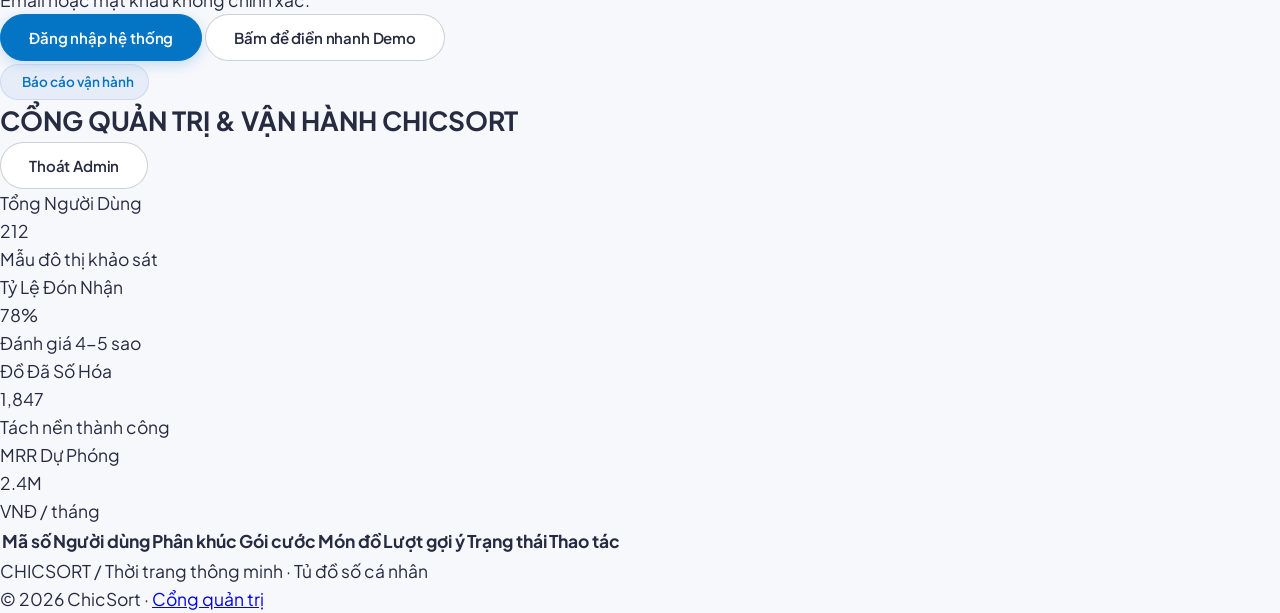
==== commit 1d109238: "fix: replace hero lookbook image with autumn-winter trench coat outfit" ====
--- a/index.html
+++ b/index.html
@@ -361,8 +361,8 @@
             <div class="lg:col-span-5">
               <div class="hero-lookbook-frame border border-slate-200 rounded-2xl">
                 <img 
-                  src="https://images.unsplash.com/photo-1515886657613-9f3515b0c78f?auto=format&fit=crop&w=1000&q=85" 
-                  alt="ChicSort Lookbook" 
+                  src="https://images.unsplash.com/photo-1544997867-784de8a9918e?auto=format&fit=crop&w=1000&q=85" 
+                  alt="ChicSort Lookbook - Smart Casual Thu Đông" 
                   class="hero-lookbook-img"
                   loading="eager"
                 />
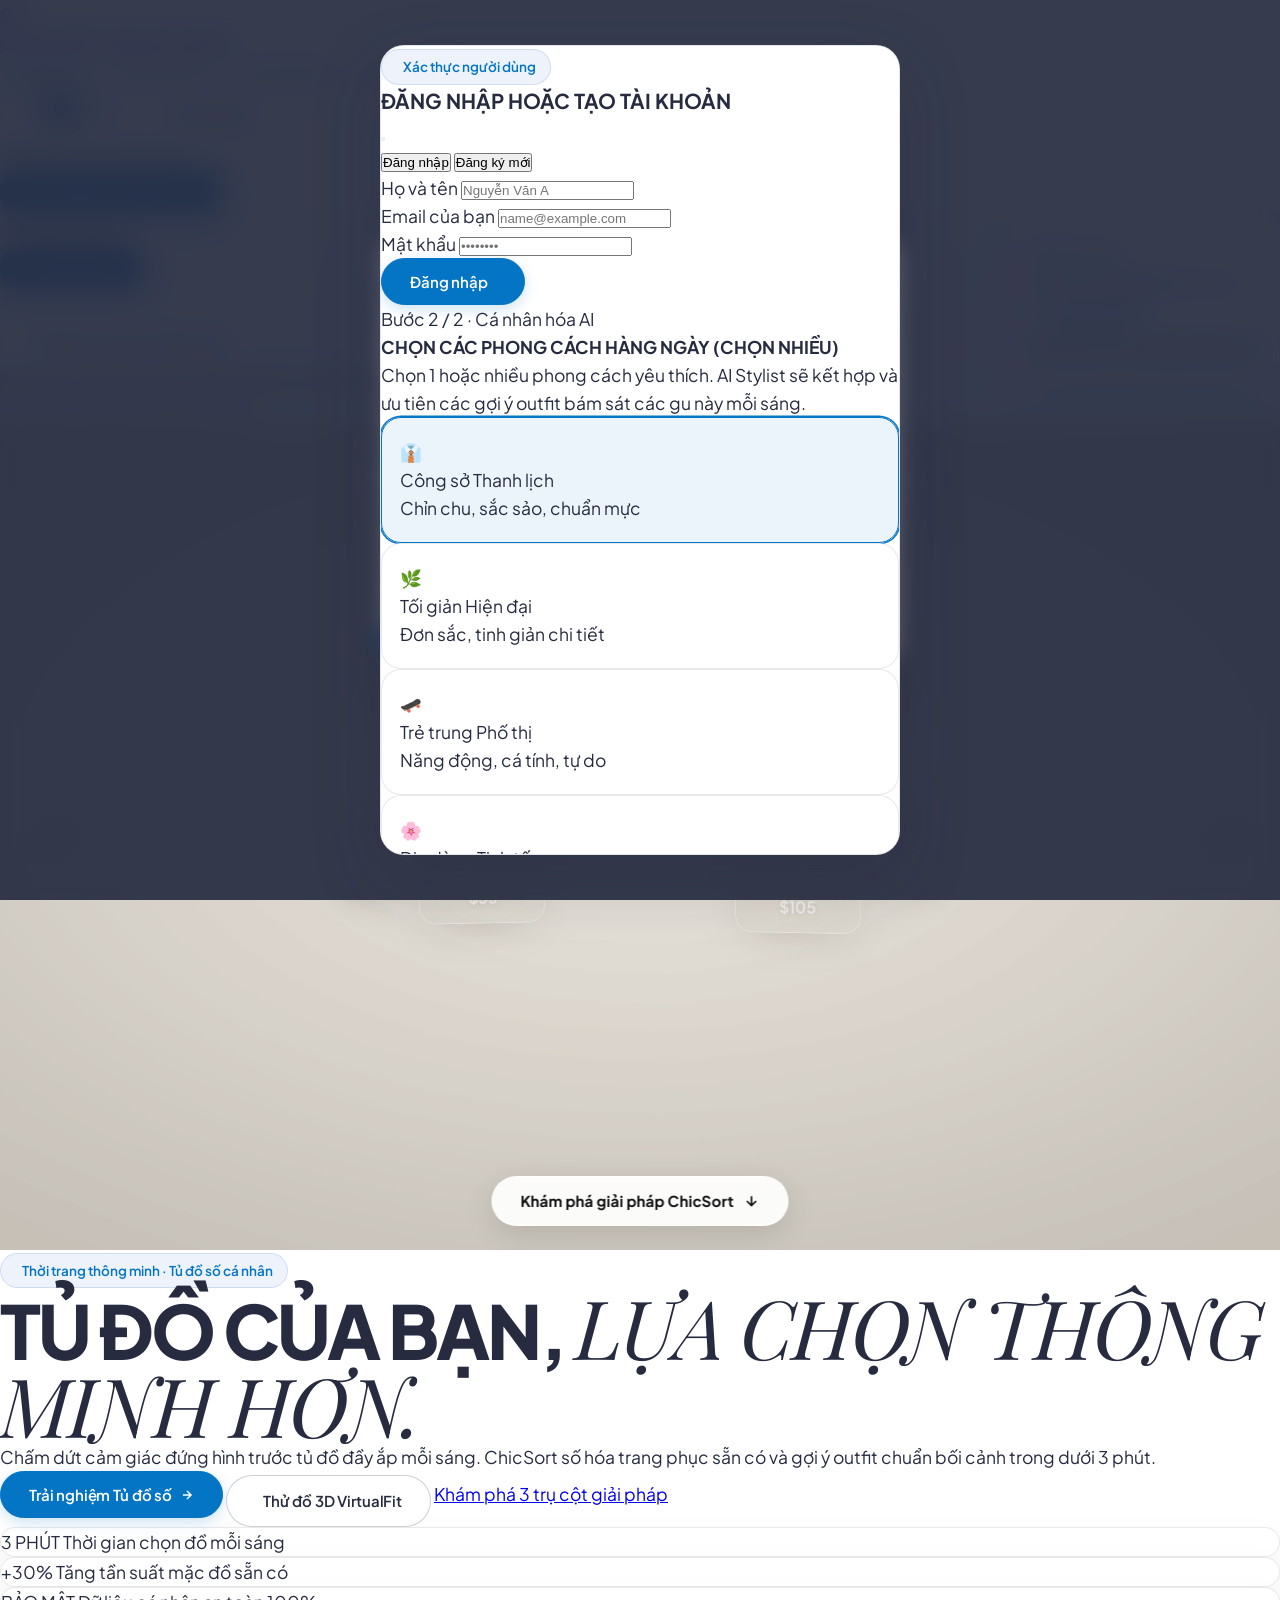
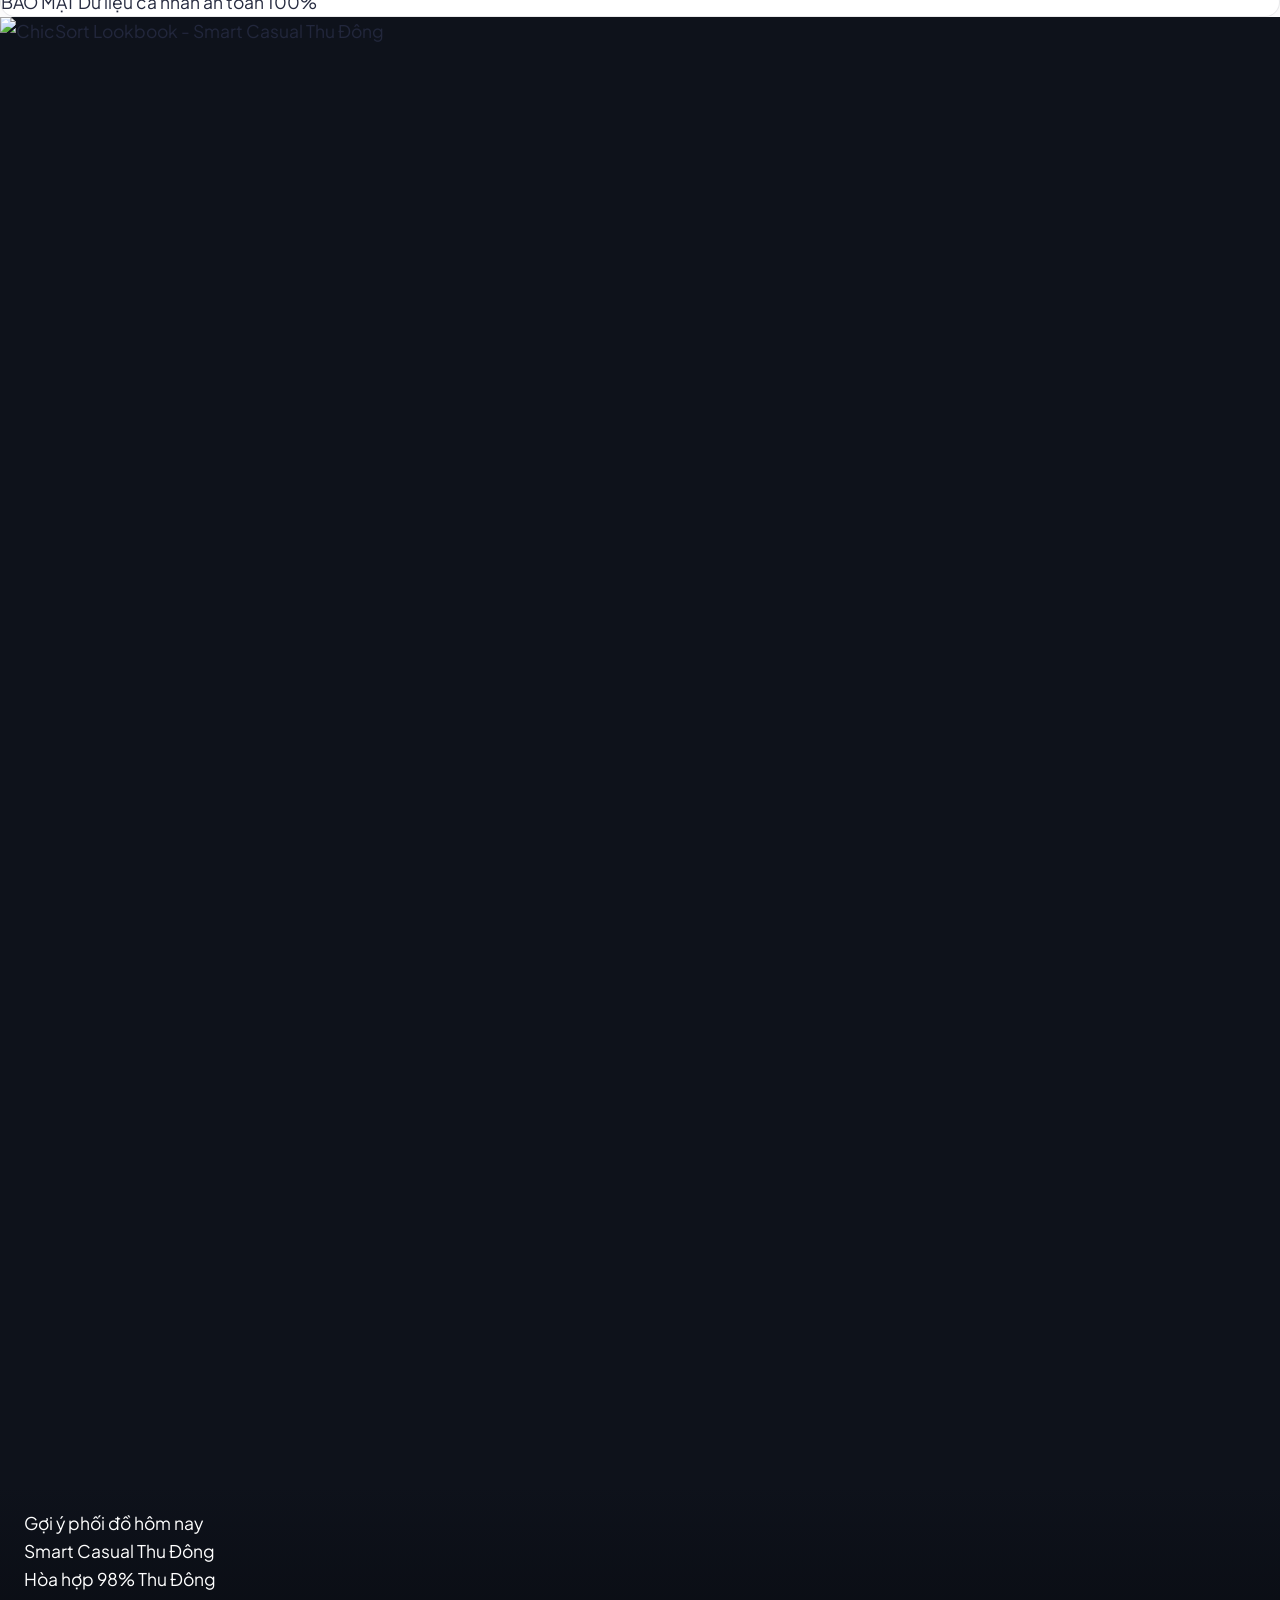
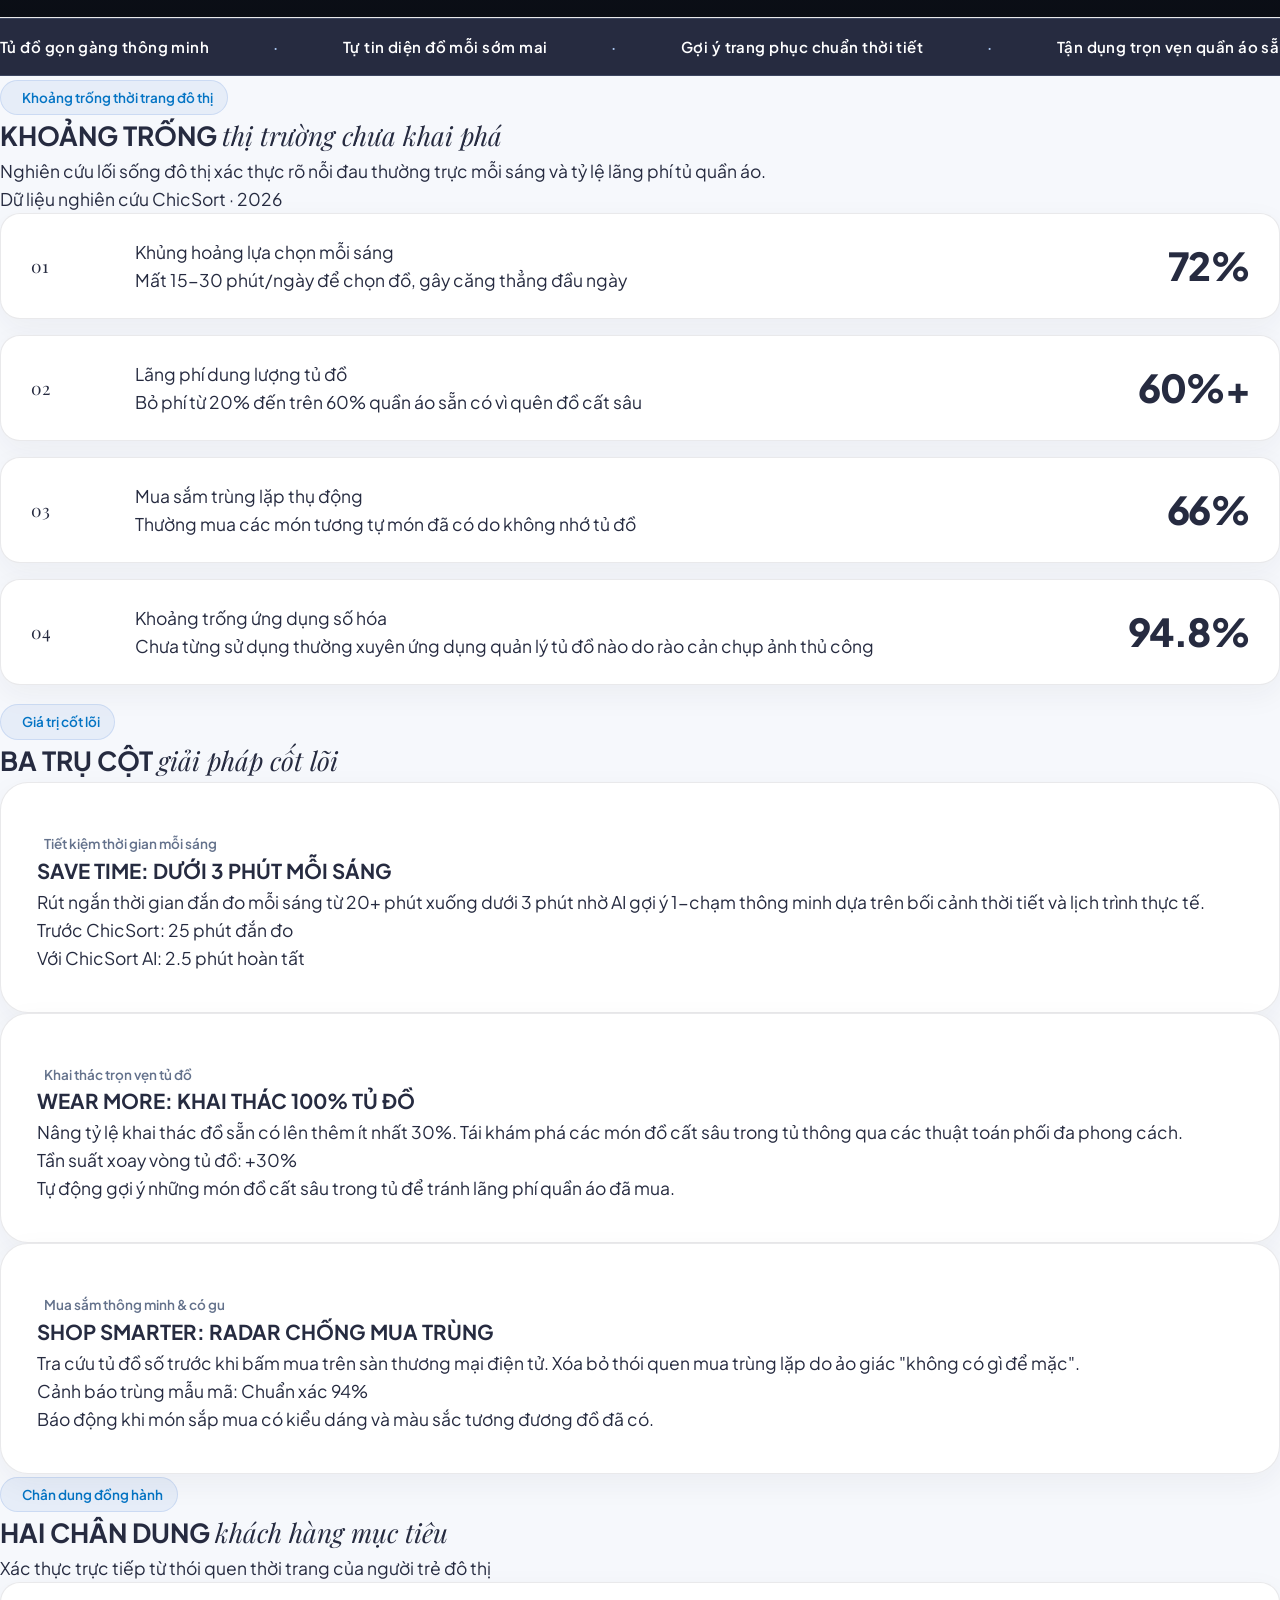
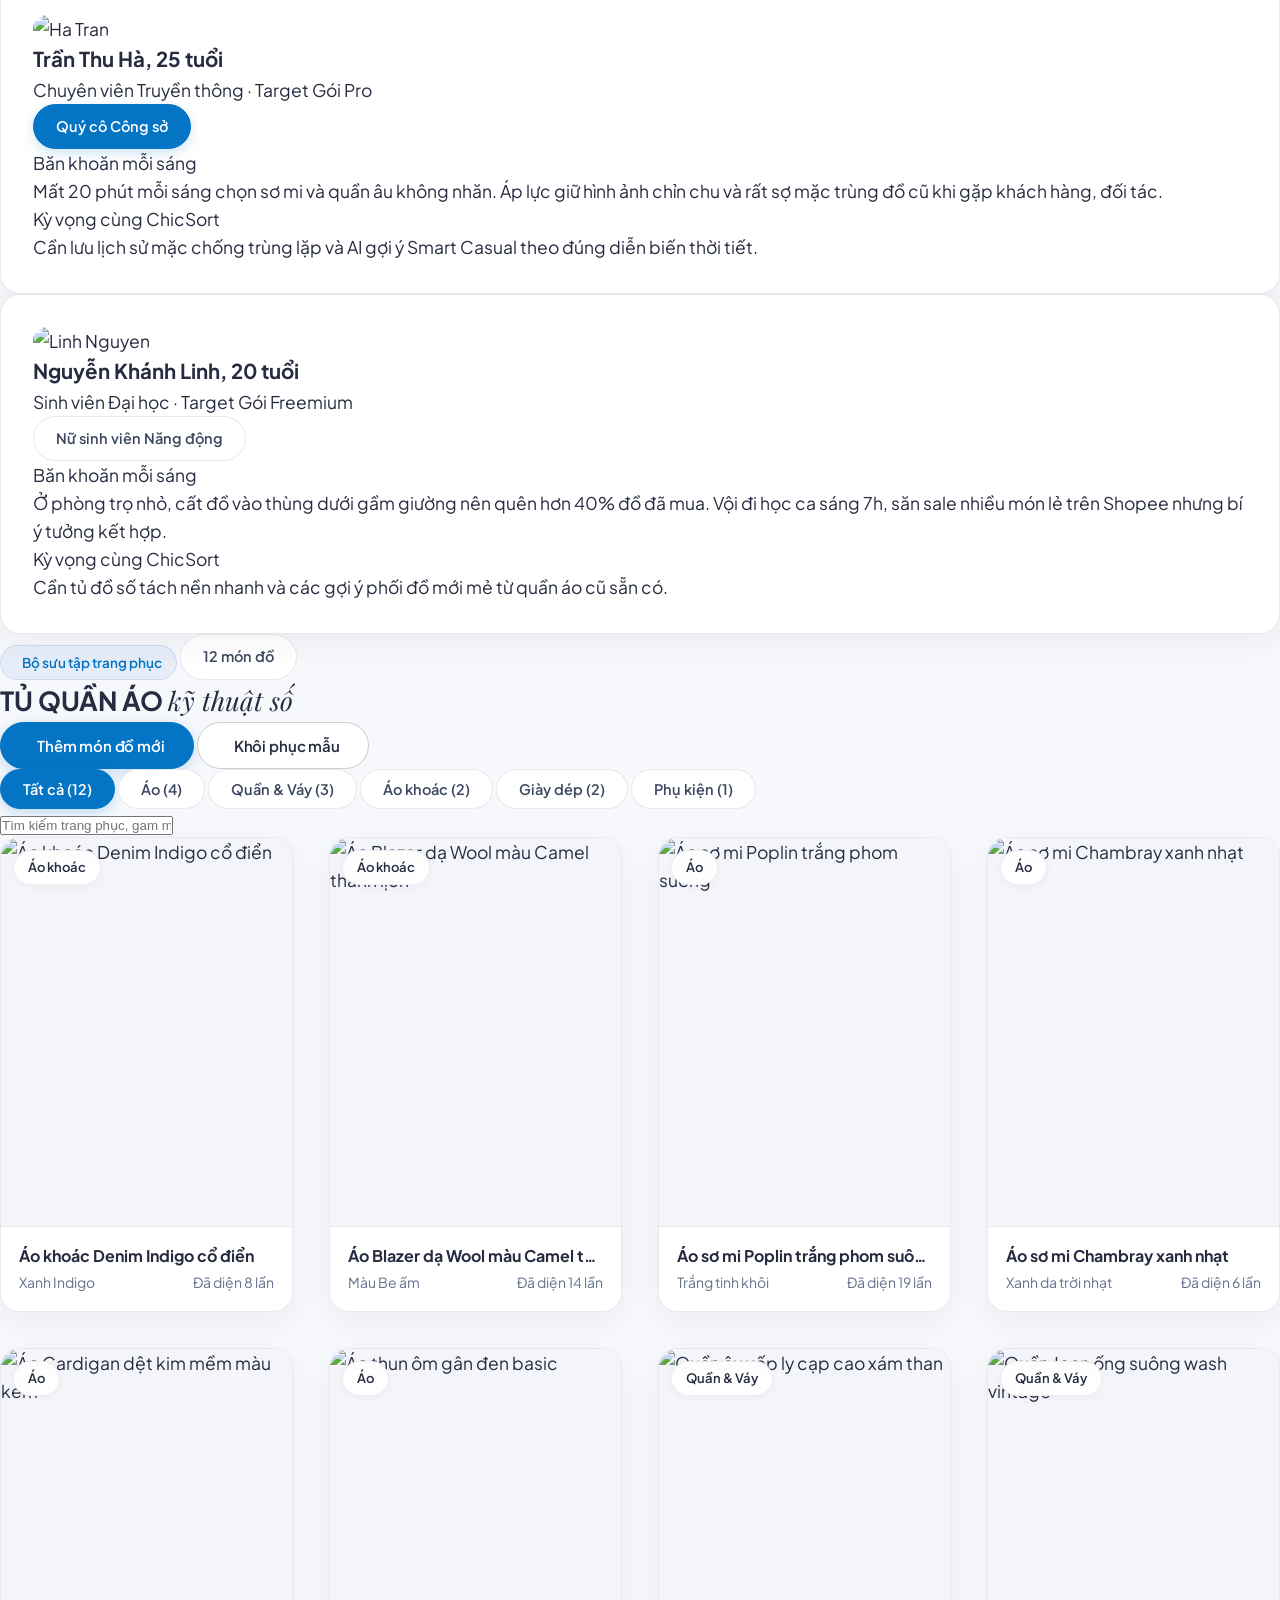
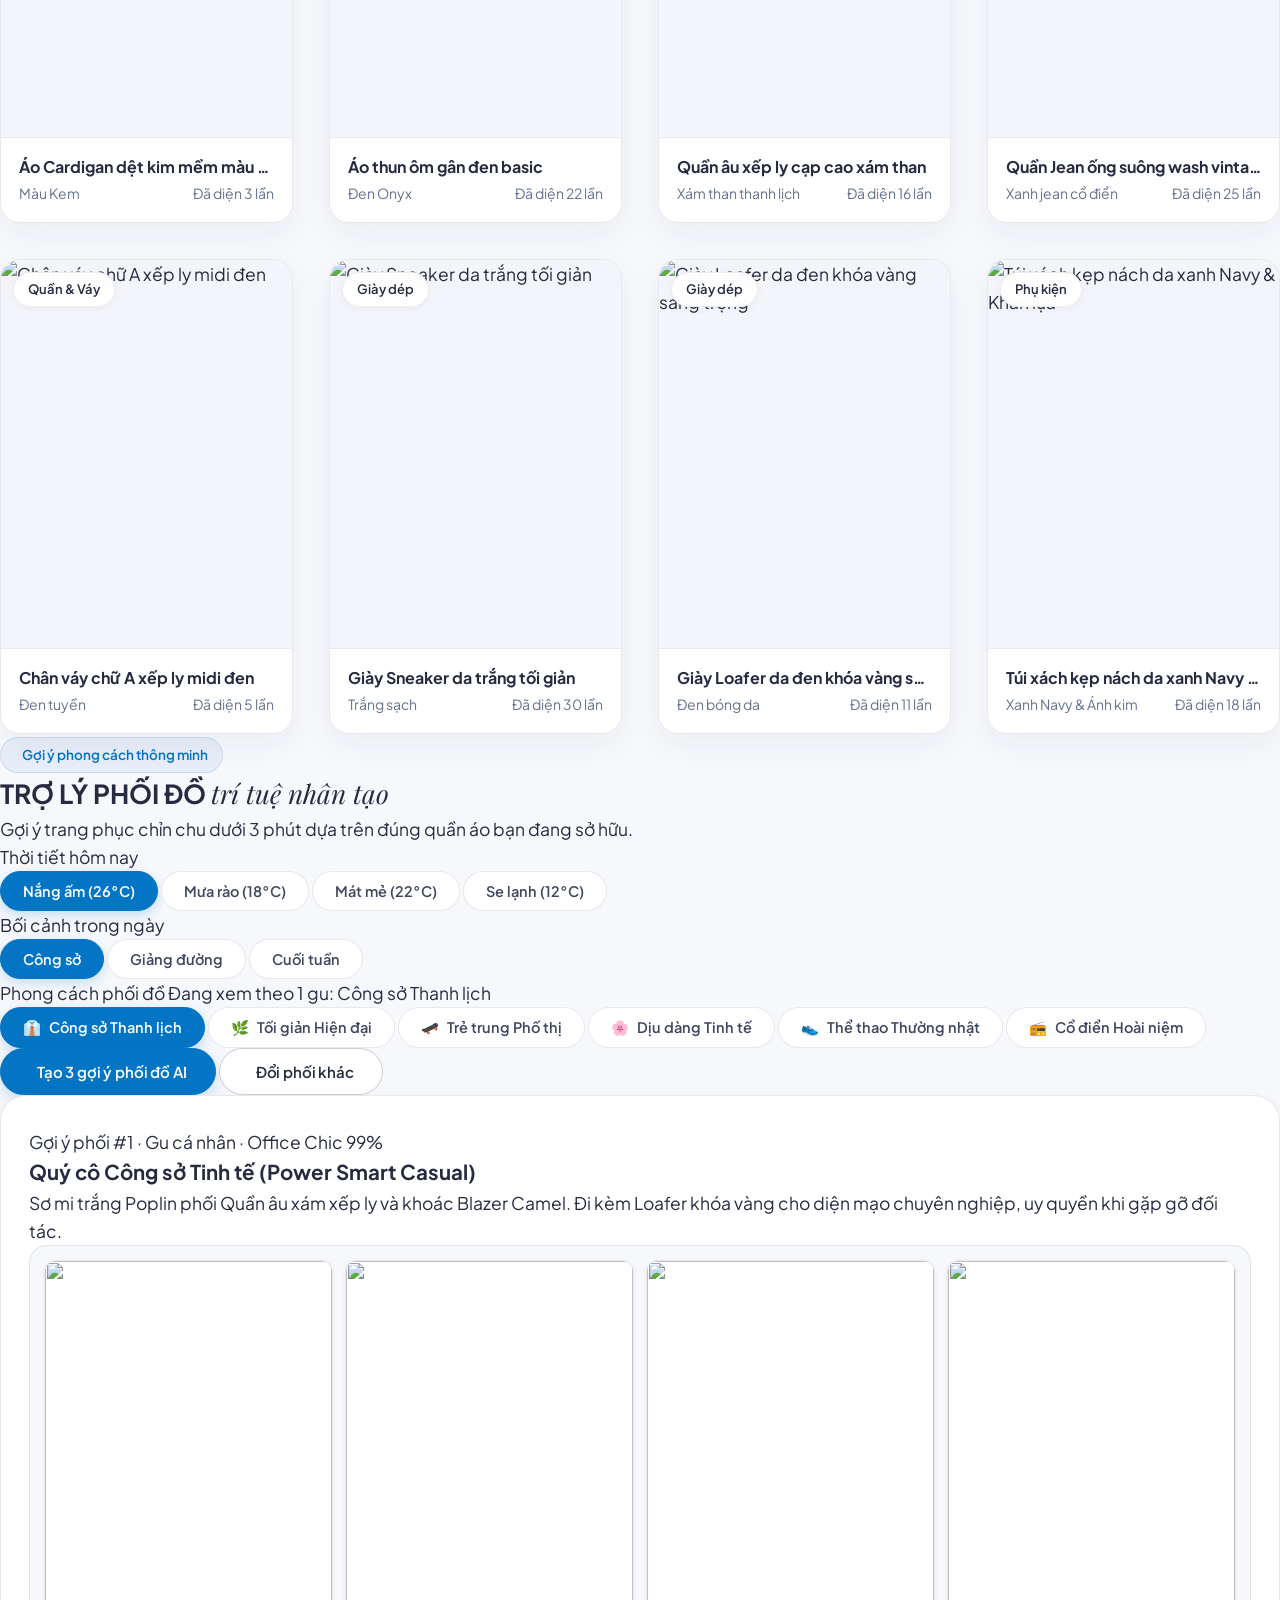
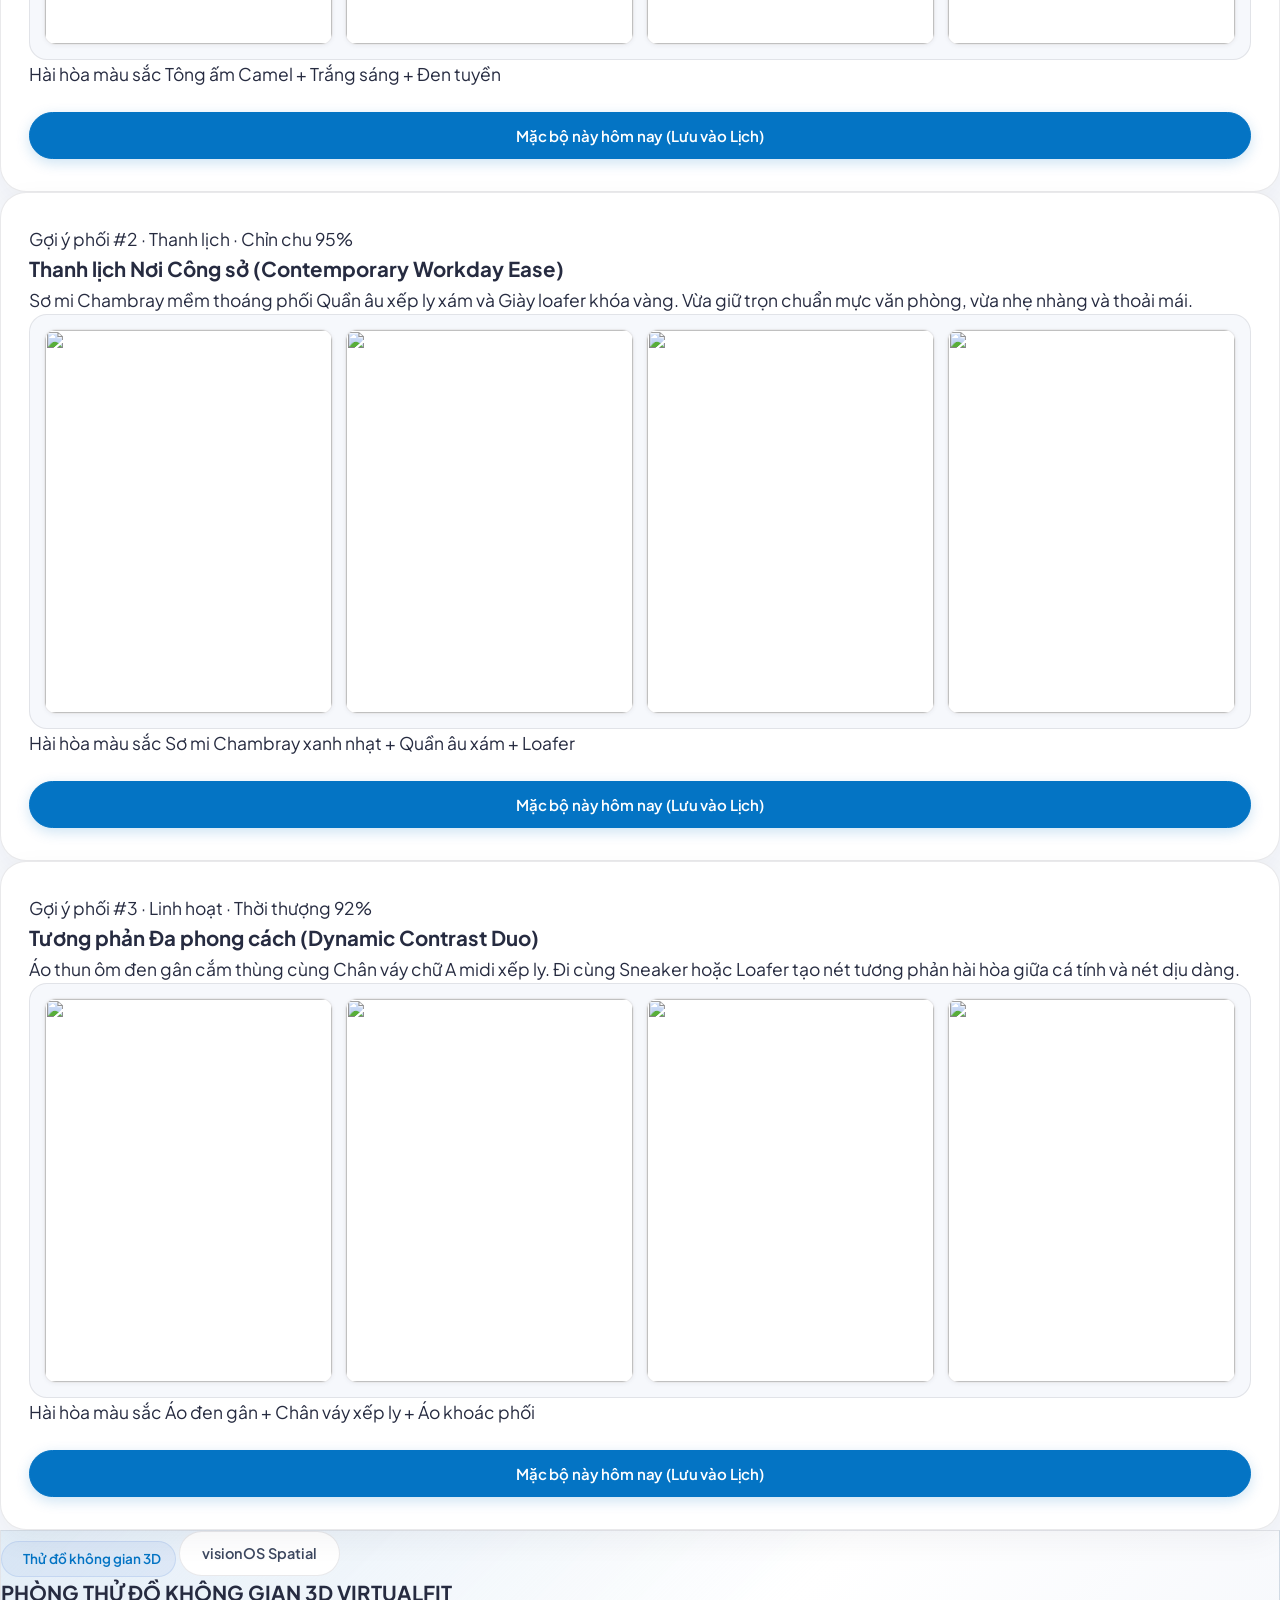
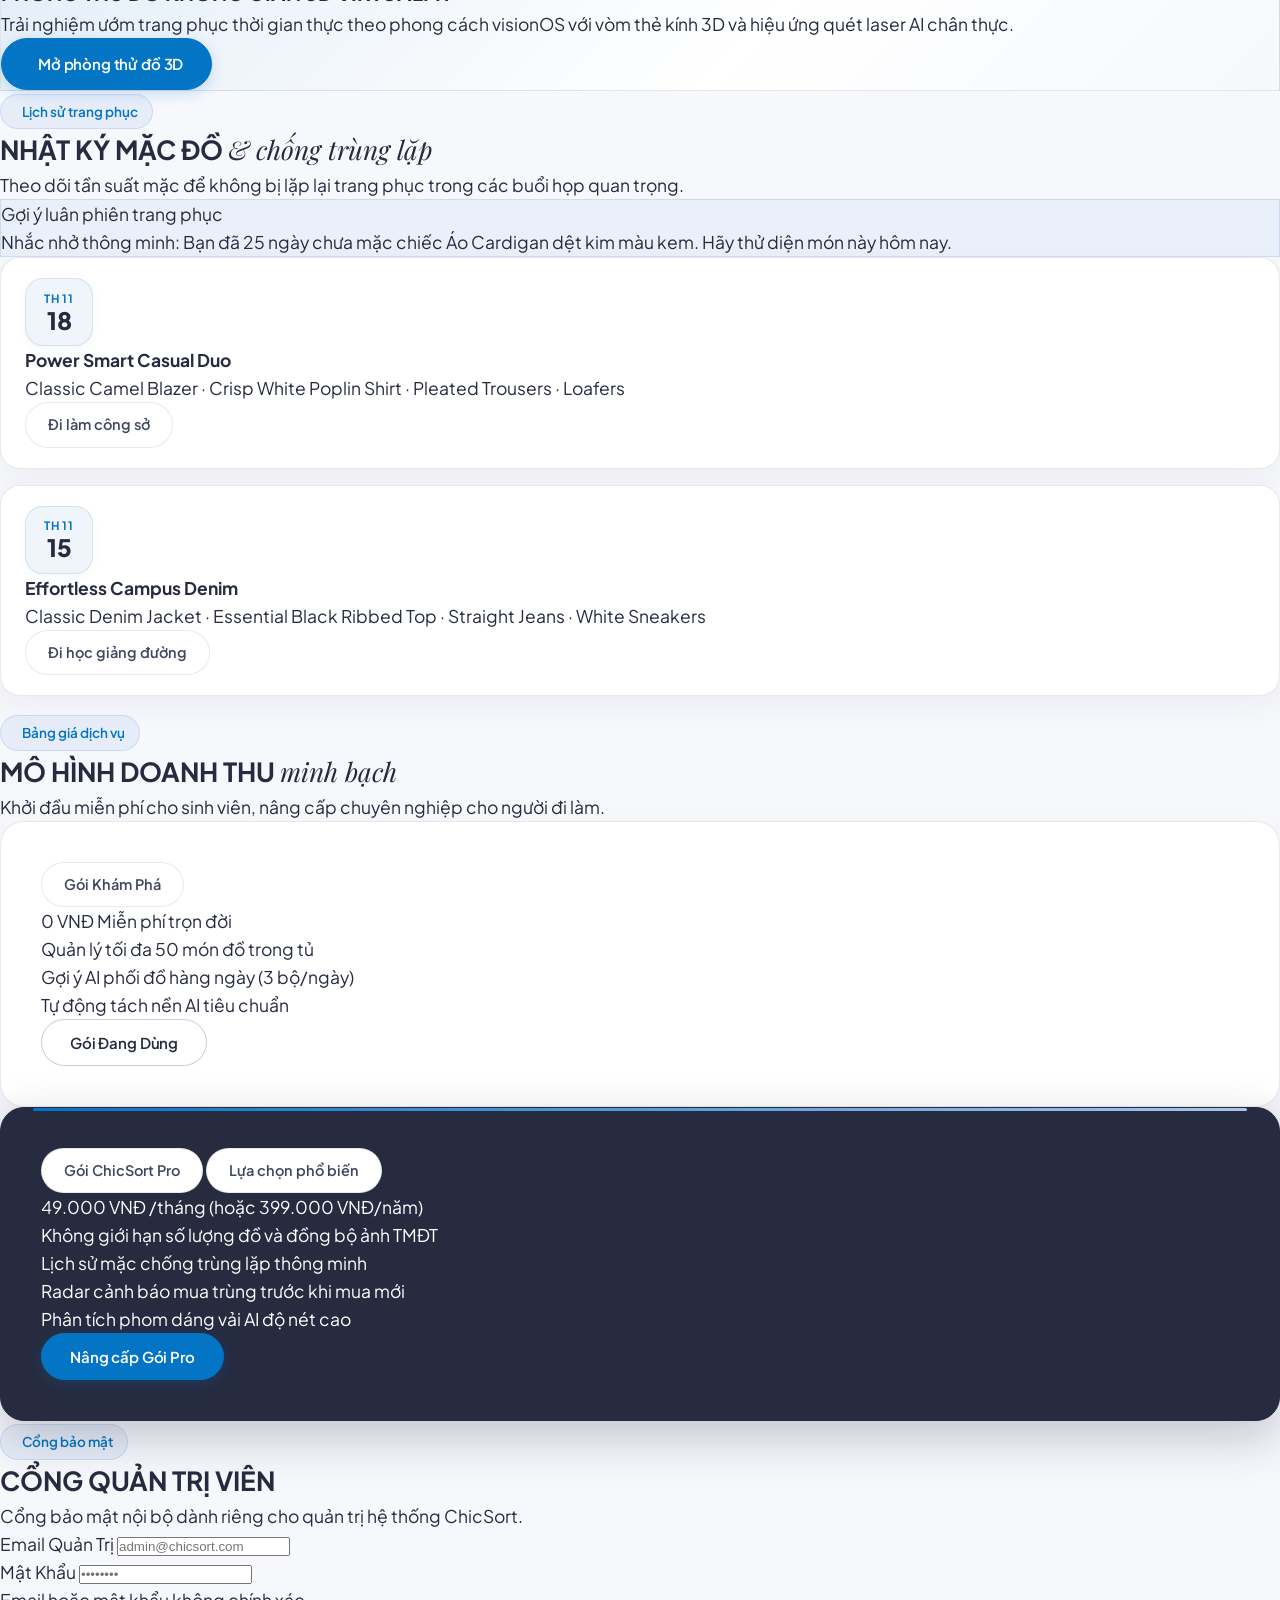
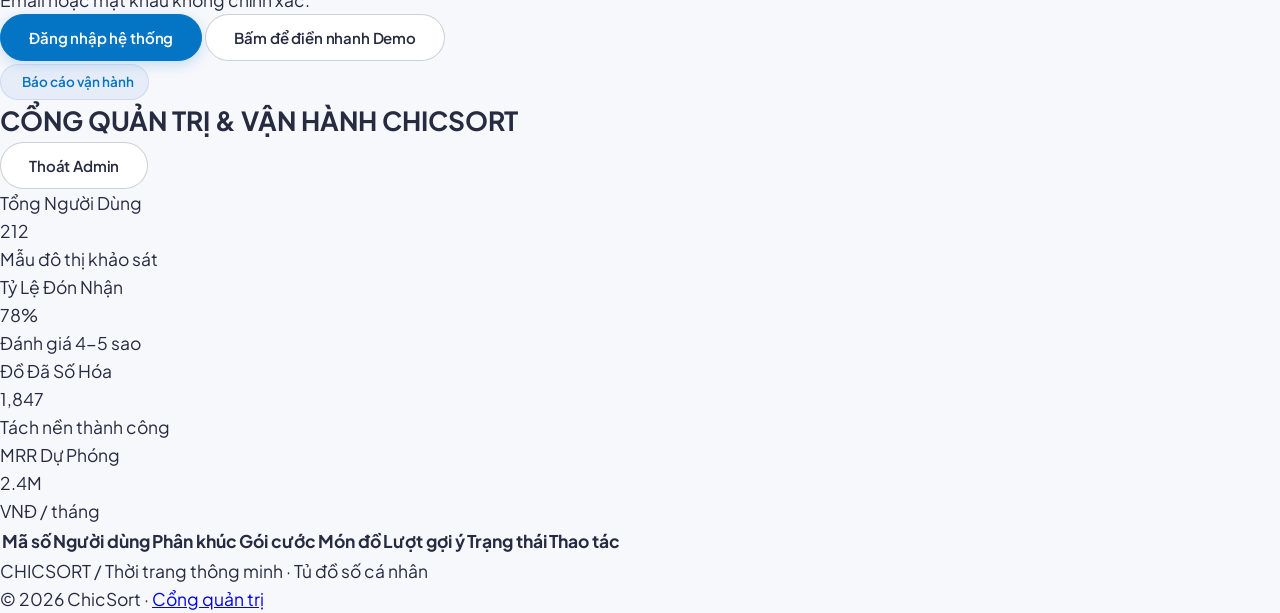
==== commit e4e813e1: "fix: update persona dossier portraits to authentic Vietnamese photos" ====
--- a/index.html
+++ b/index.html
@@ -118,7 +118,7 @@
           <!-- User Profile Trigger (Logged In State) -->
           <div id="header-user-profile" class="relative hidden">
             <button id="btn-user-menu-trigger" class="user-profile-btn shadow-xs">
-              <img id="header-user-avatar" src="https://images.unsplash.com/photo-1573496359142-b8d87734a5a2?auto=format&fit=crop&w=100&q=80" class="w-7 h-7 rounded-full object-cover border border-slate-200" alt="Avatar" />
+              <img id="header-user-avatar" src="https://images.unsplash.com/photo-1660472142578-791ef9537451?auto=format&fit=crop&w=120&h=120&crop=focalpoint&fp-x=0.33&fp-y=0.45&fp-z=1.8&q=80" class="w-7 h-7 rounded-full object-cover border border-slate-200" alt="Avatar" />
               <span id="header-user-name" class="font-display font-bold text-xs sm:text-sm text-ink max-w-[90px] truncate">Thu Hà</span>
               <span id="header-user-style-badge" class="hidden xl:inline-block text-[11px] font-semibold text-cobalt bg-cobalt-subtle px-2 py-0.5 rounded-full">Office Chic</span>
               <i data-lucide="chevron-down" class="w-3.5 h-3.5 text-slate-400"></i>
@@ -611,7 +611,7 @@
             <div class="flex items-start justify-between pb-6 border-b border-slate-100">
               <div class="flex items-center gap-4">
                 <img 
-                  src="https://images.unsplash.com/photo-1573496359142-b8d87734a5a2?auto=format&fit=crop&w=300&q=80" 
+                  src="https://images.unsplash.com/photo-1660472142578-791ef9537451?auto=format&fit=crop&w=300&h=300&crop=focalpoint&fp-x=0.33&fp-y=0.45&fp-z=1.8&q=80" 
                   alt="Ha Tran" 
                   class="dossier-photo" 
                 />
@@ -650,7 +650,7 @@
             <div class="flex items-start justify-between pb-6 border-b border-slate-100">
               <div class="flex items-center gap-4">
                 <img 
-                  src="https://images.unsplash.com/photo-1534528741775-53994a69daeb?auto=format&fit=crop&w=300&q=80" 
+                  src="https://images.unsplash.com/photo-1672039316344-e311981f22b6?auto=format&fit=crop&w=300&h=300&crop=focalpoint&fp-y=0.3&fp-z=1.6&q=80" 
                   alt="Linh Nguyen" 
                   class="dossier-photo" 
                 />
